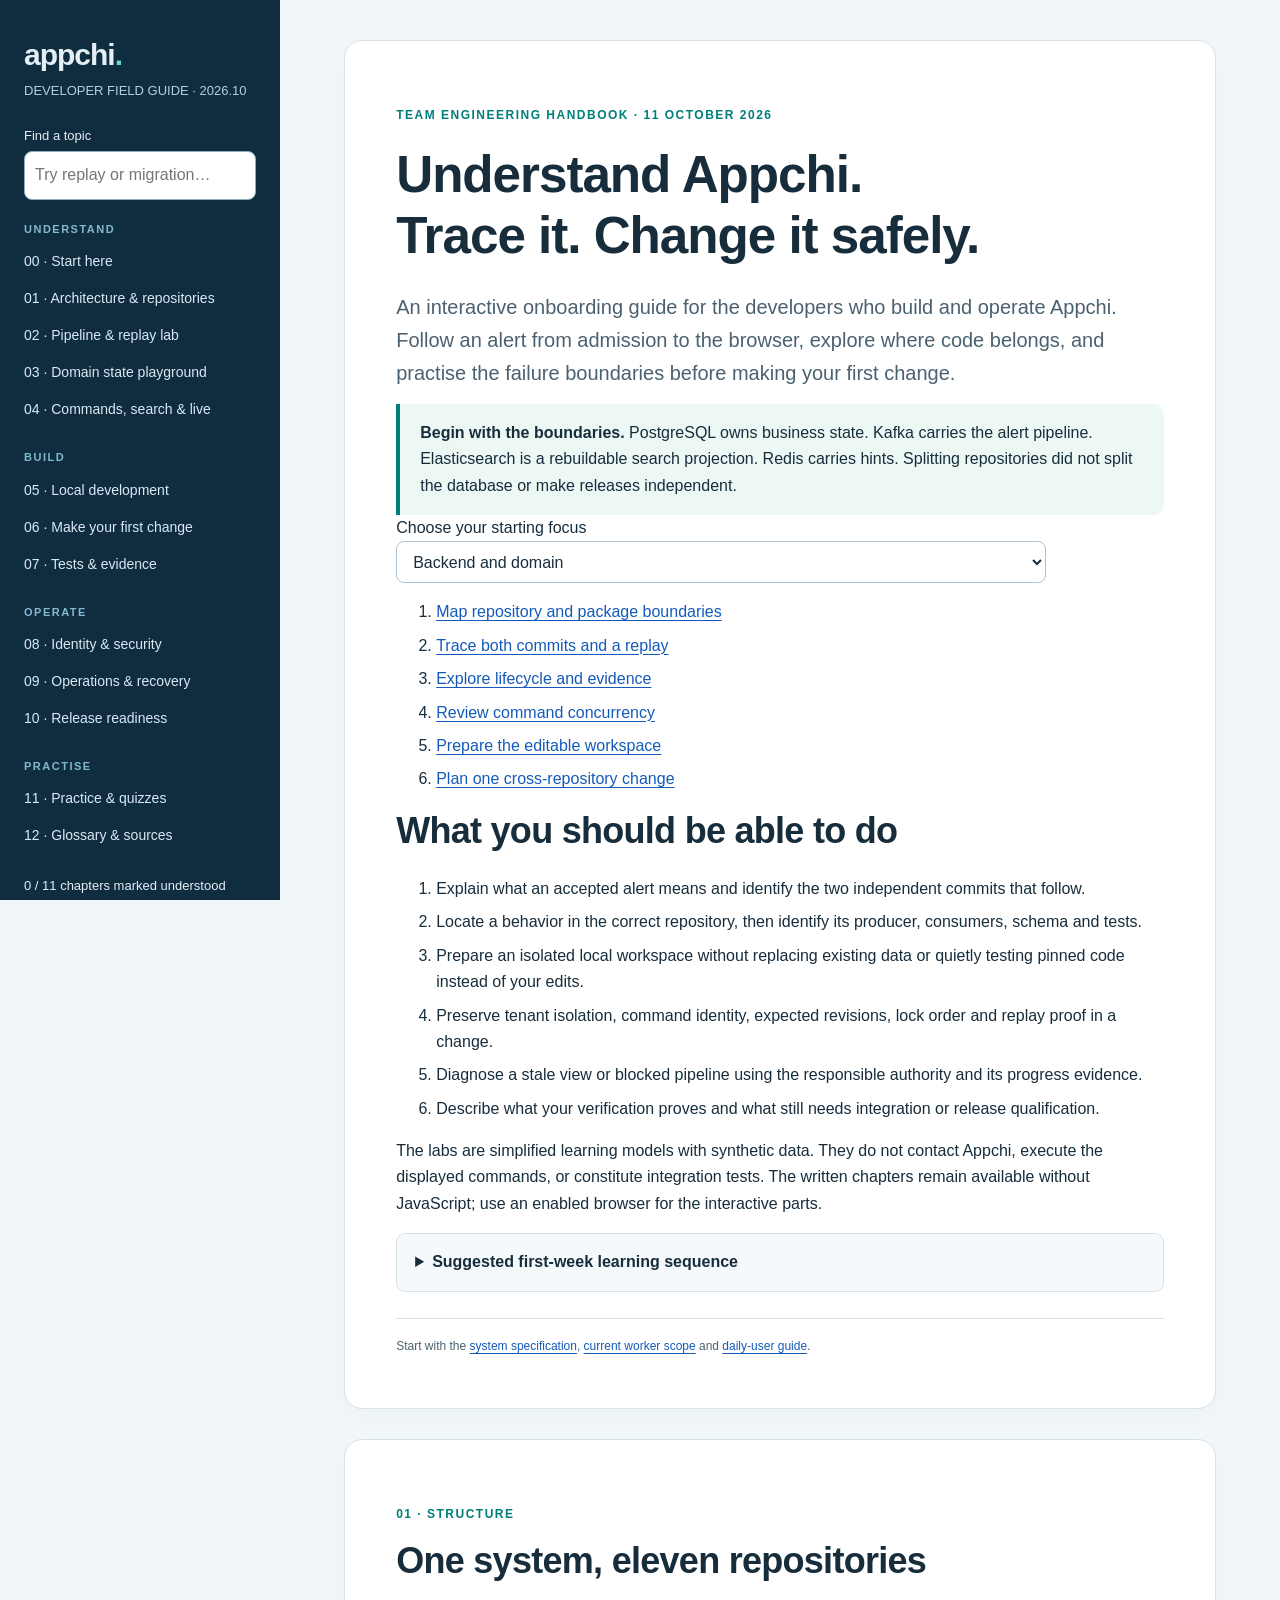
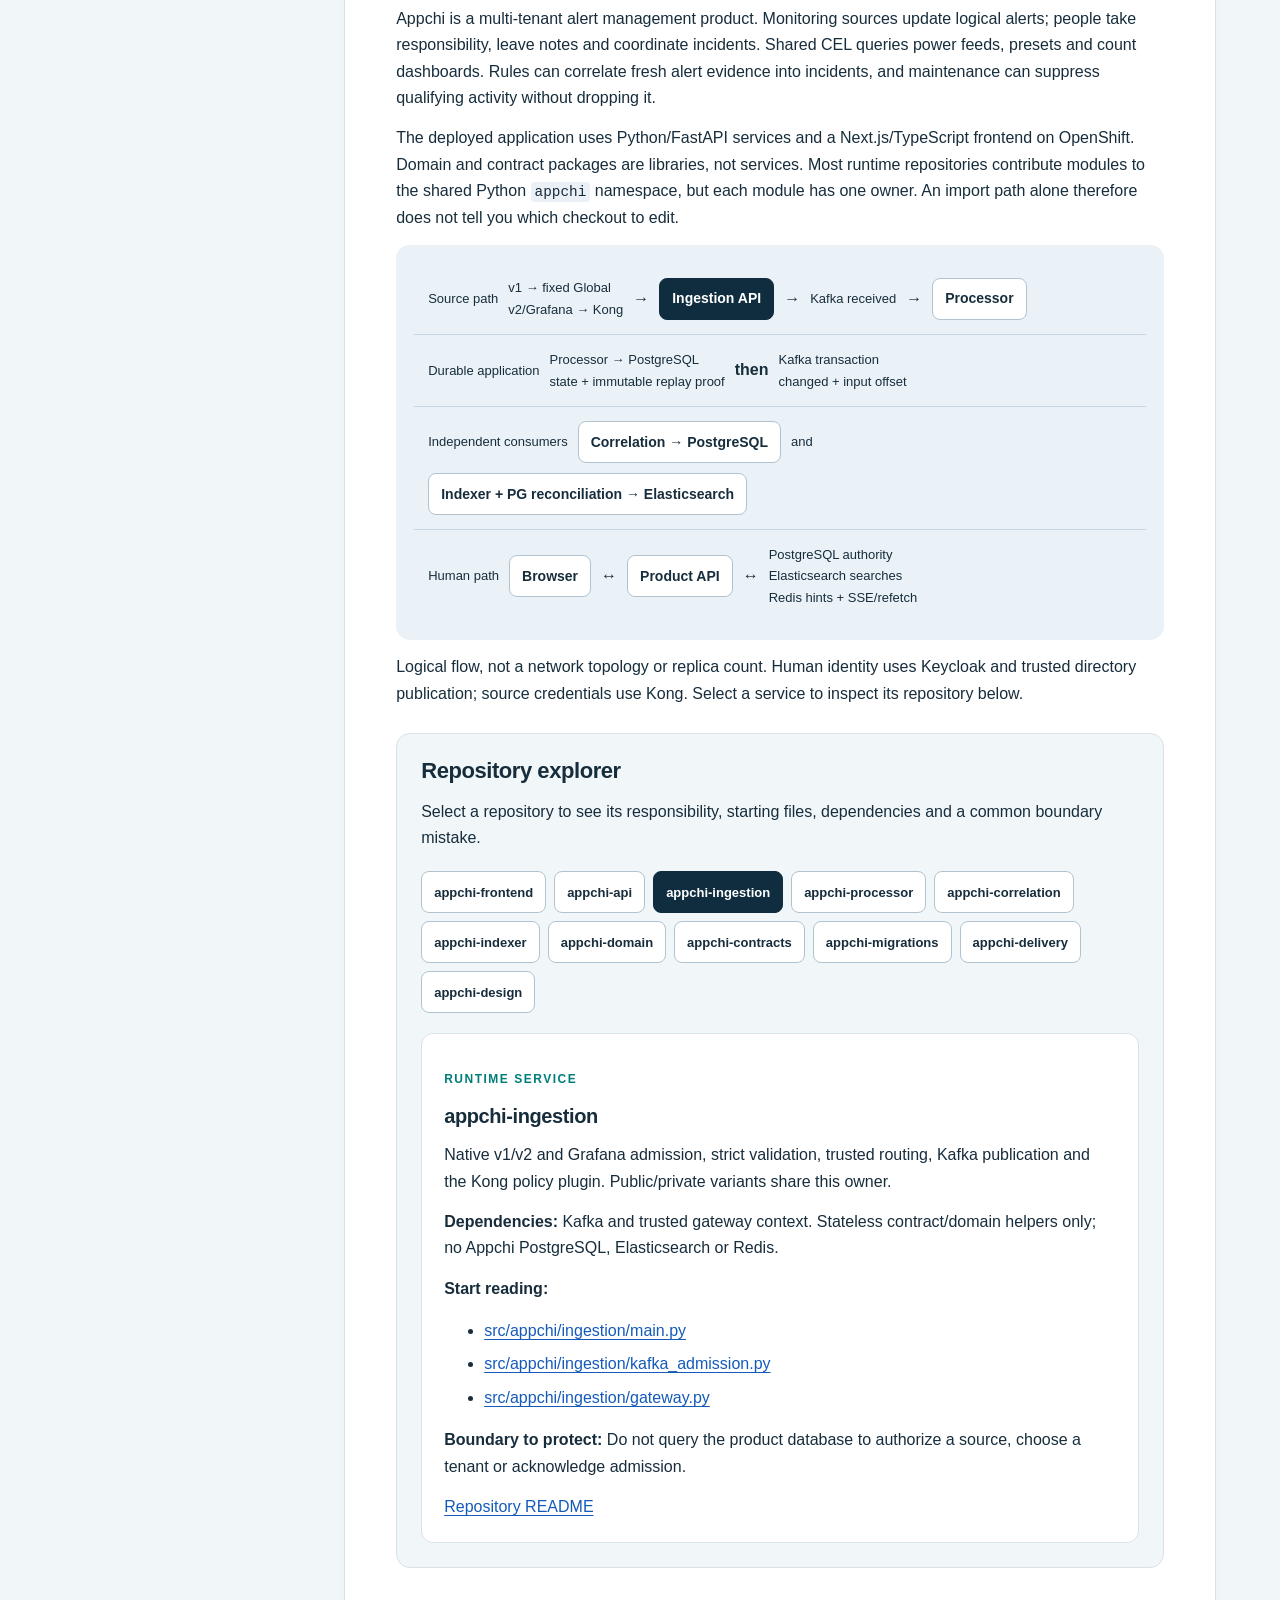
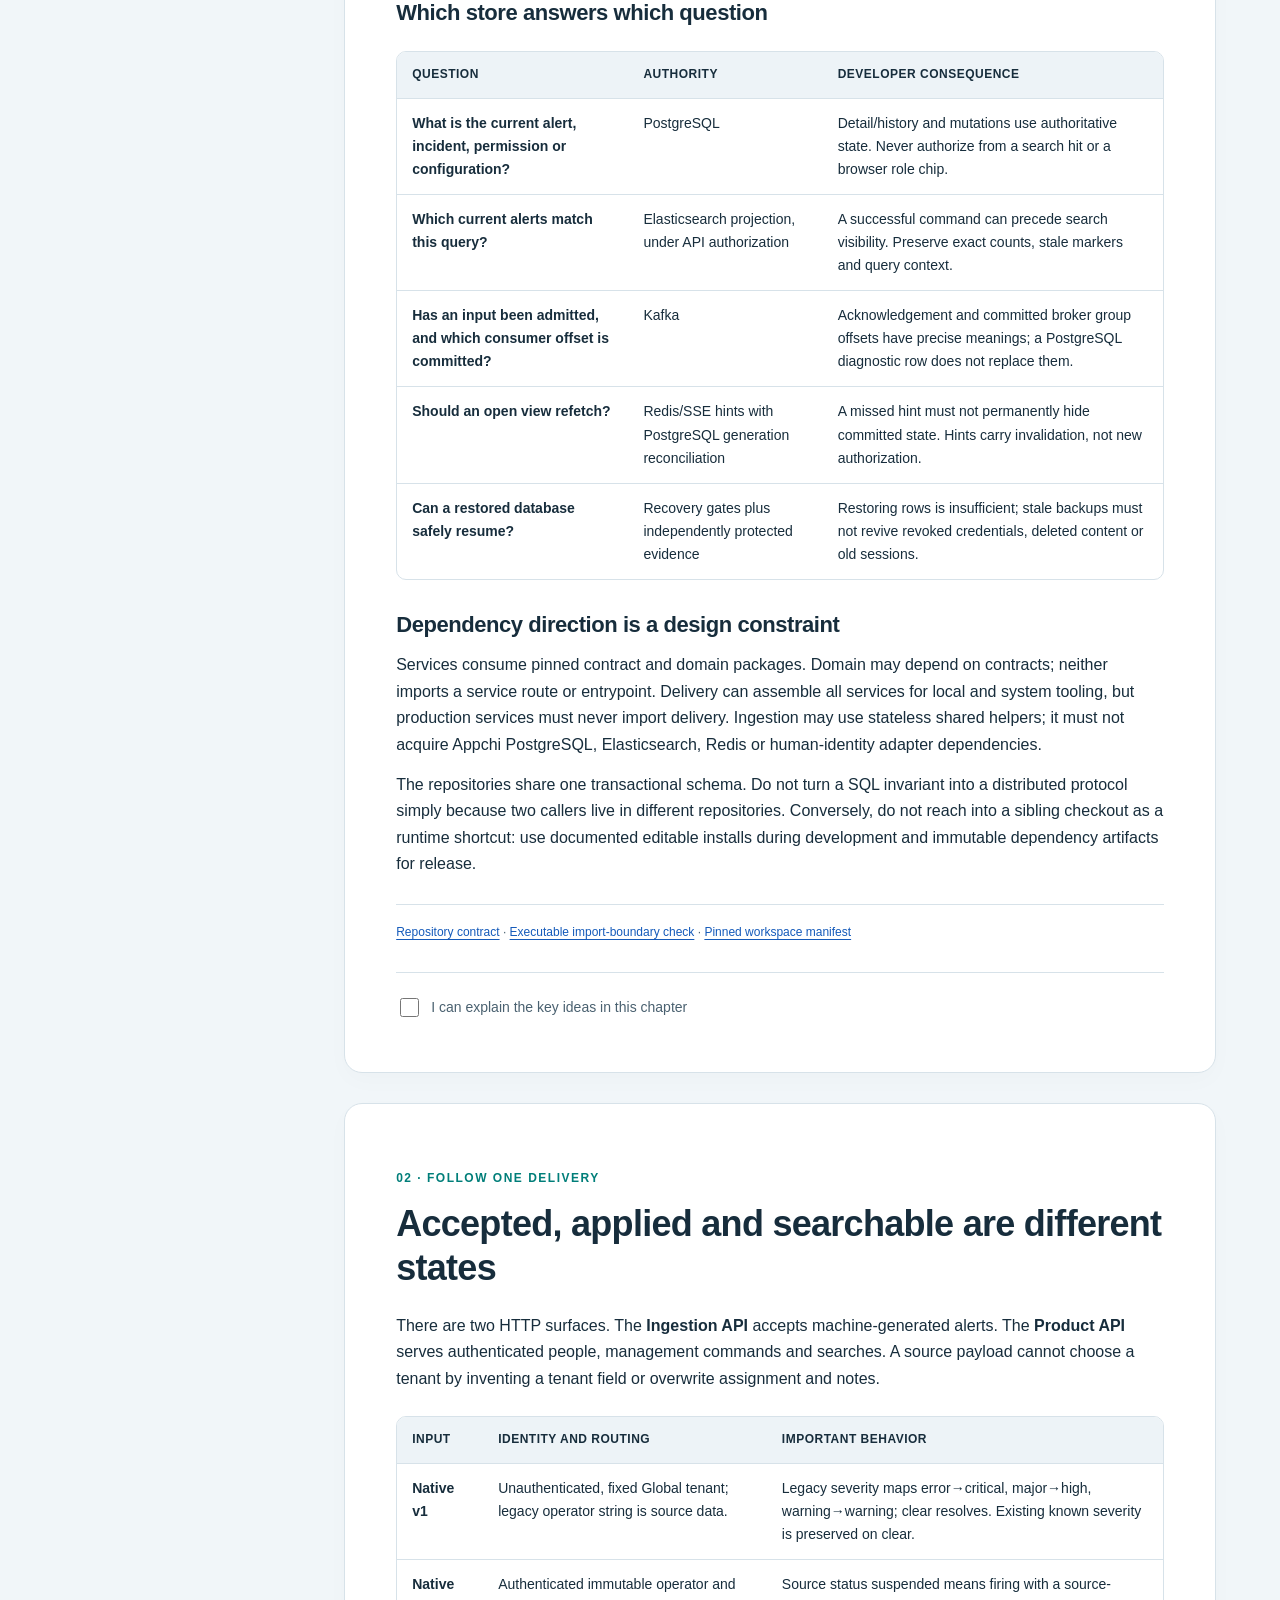
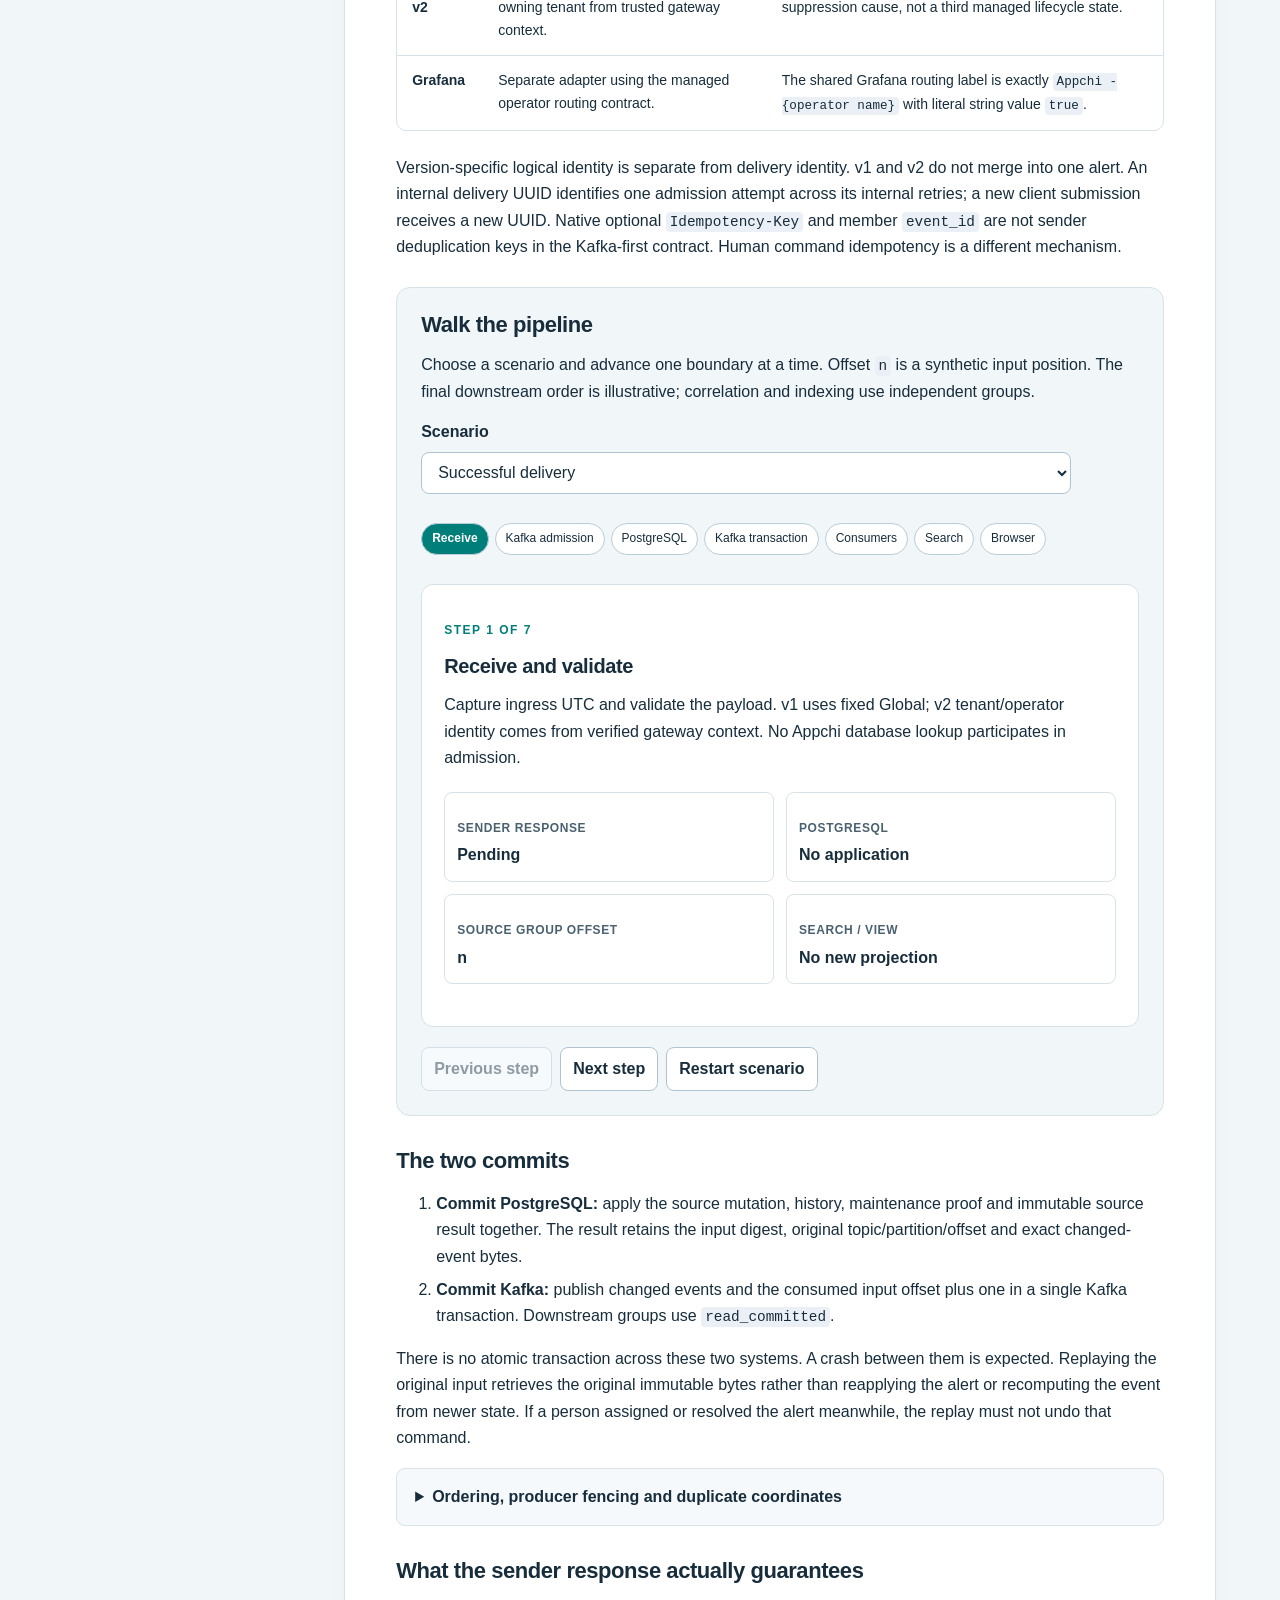
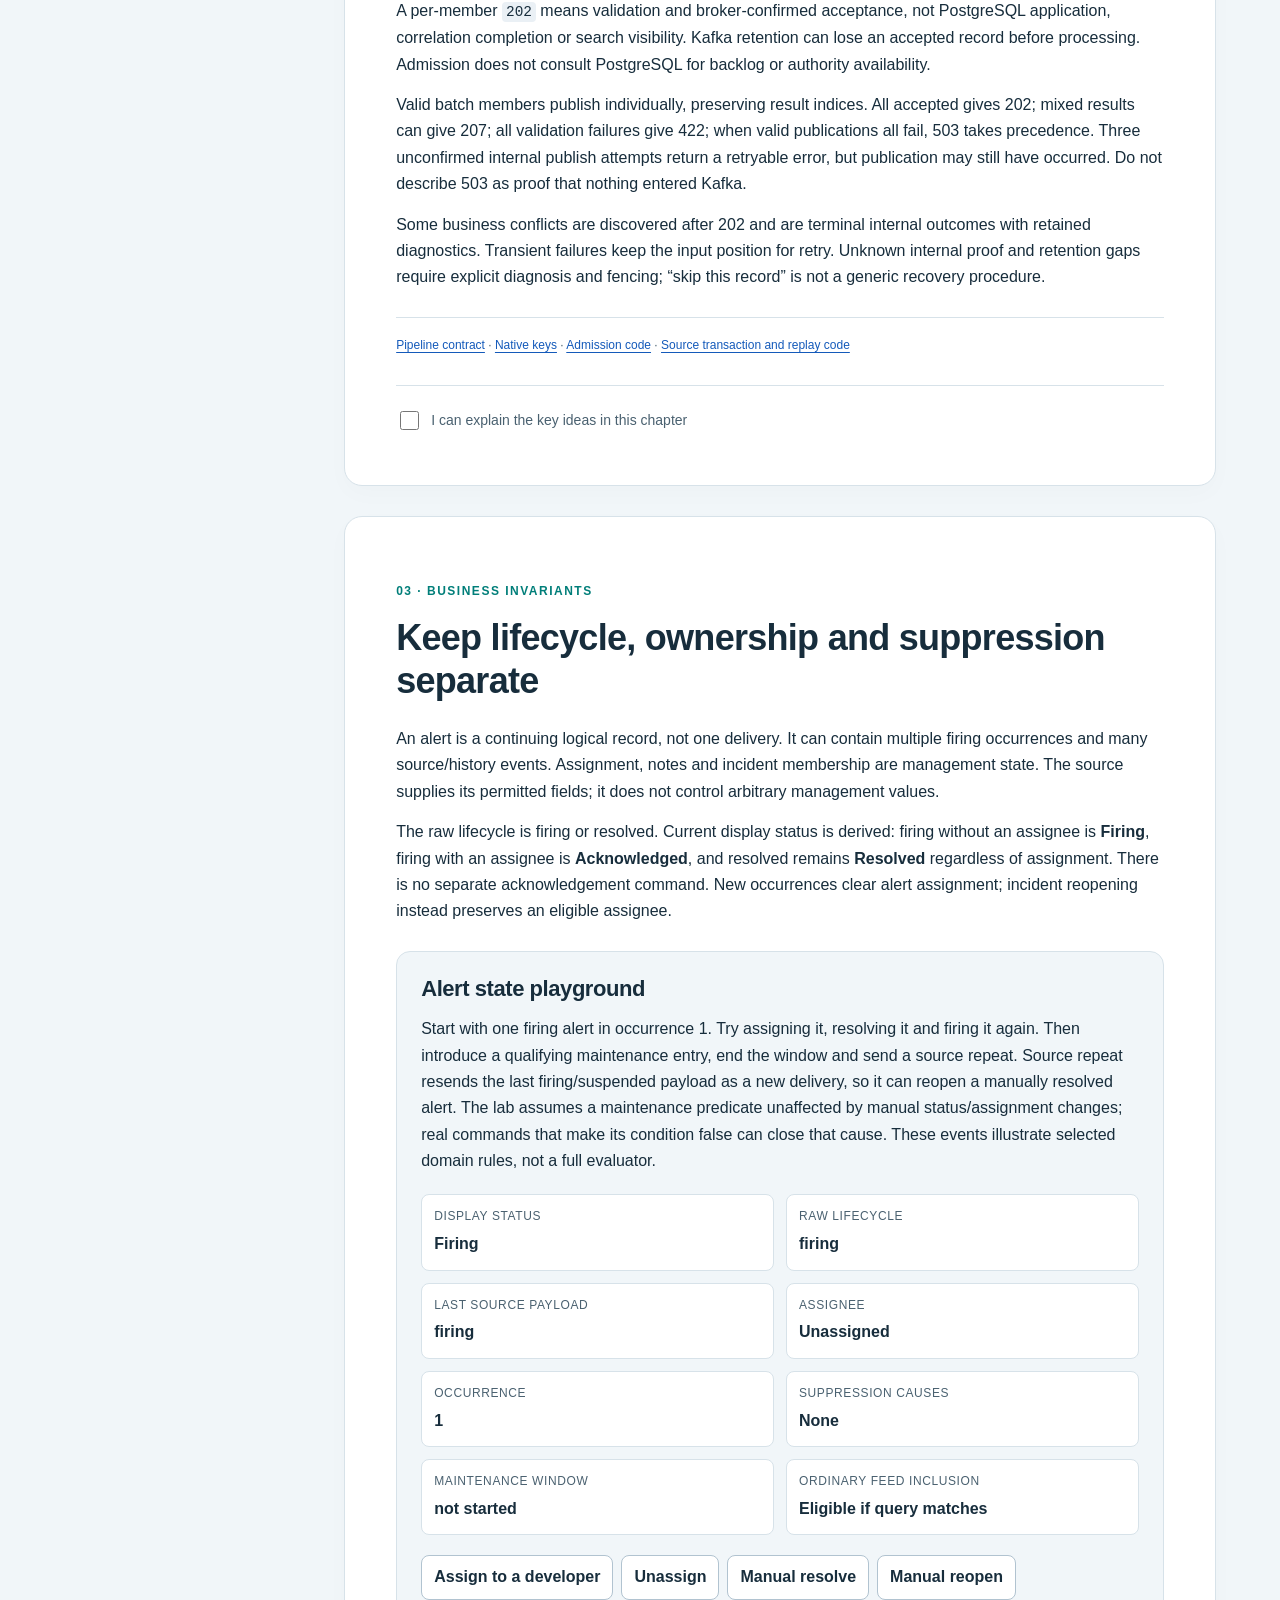
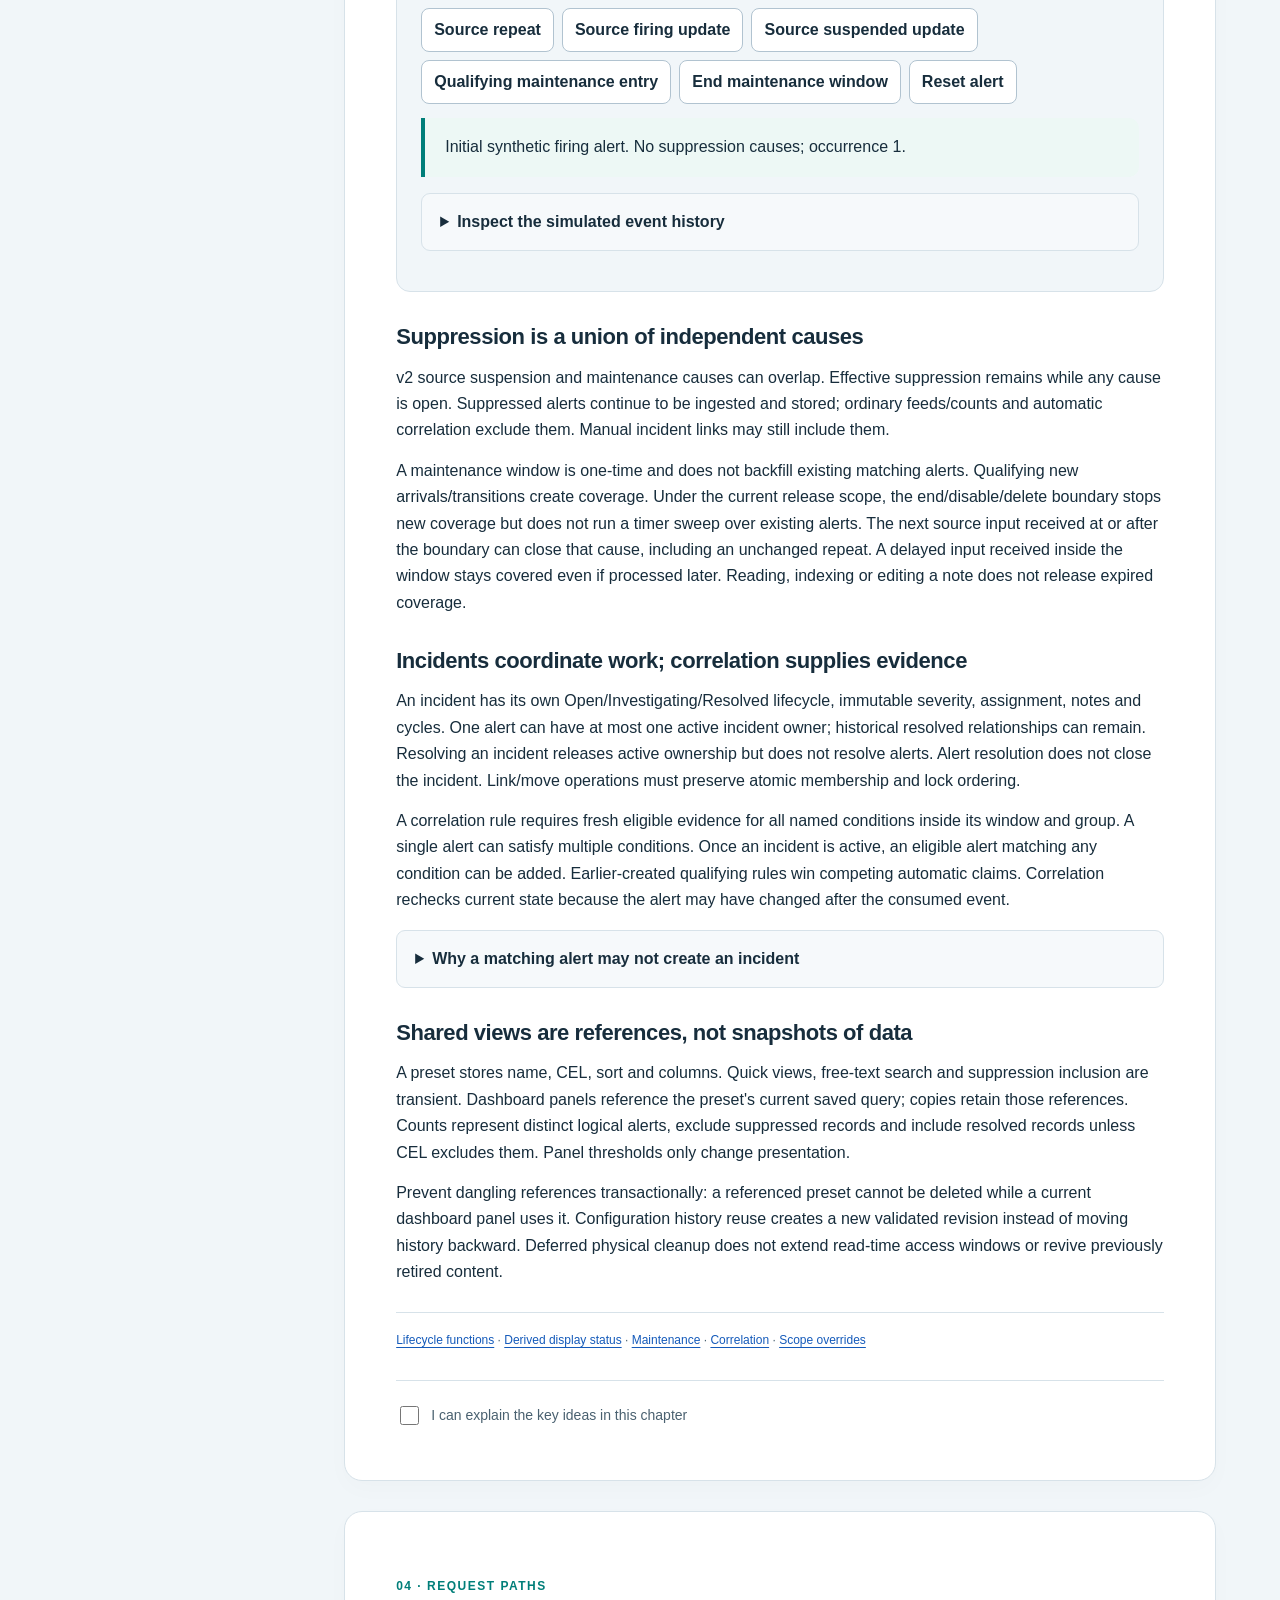
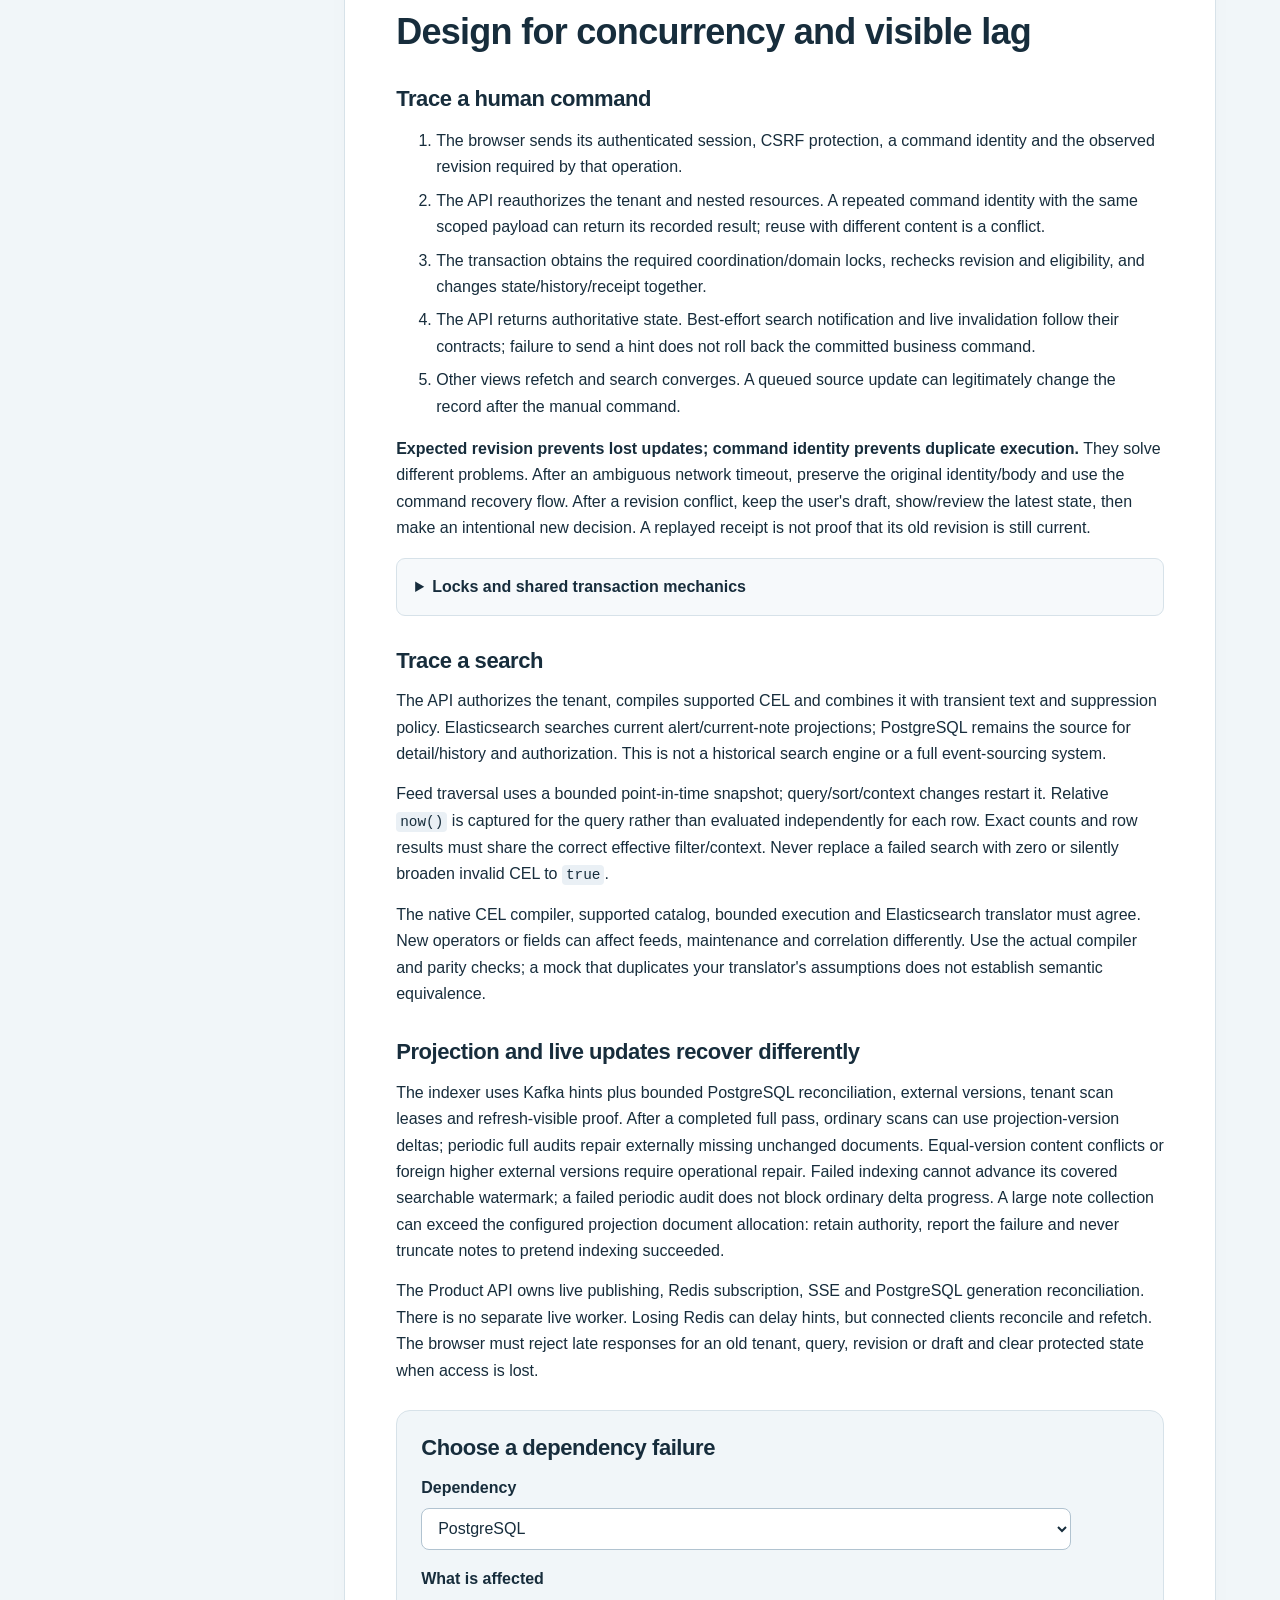
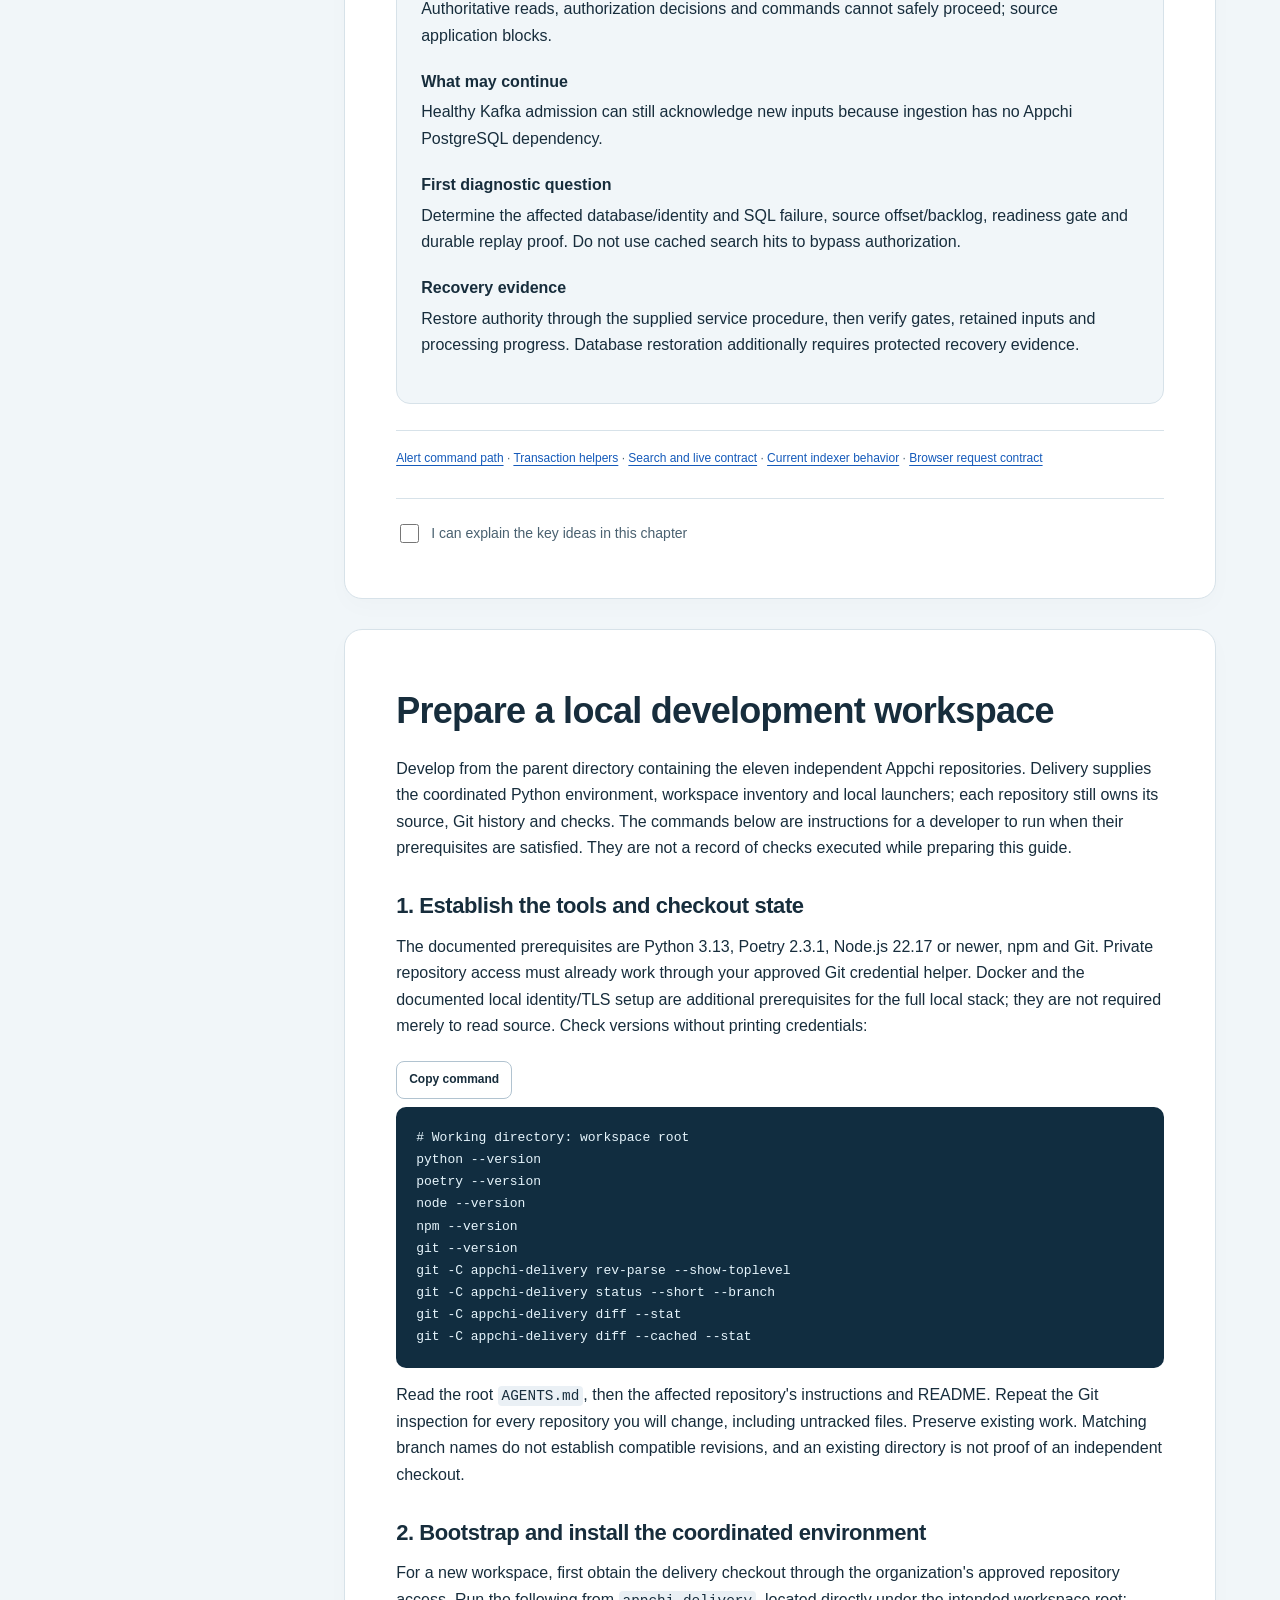
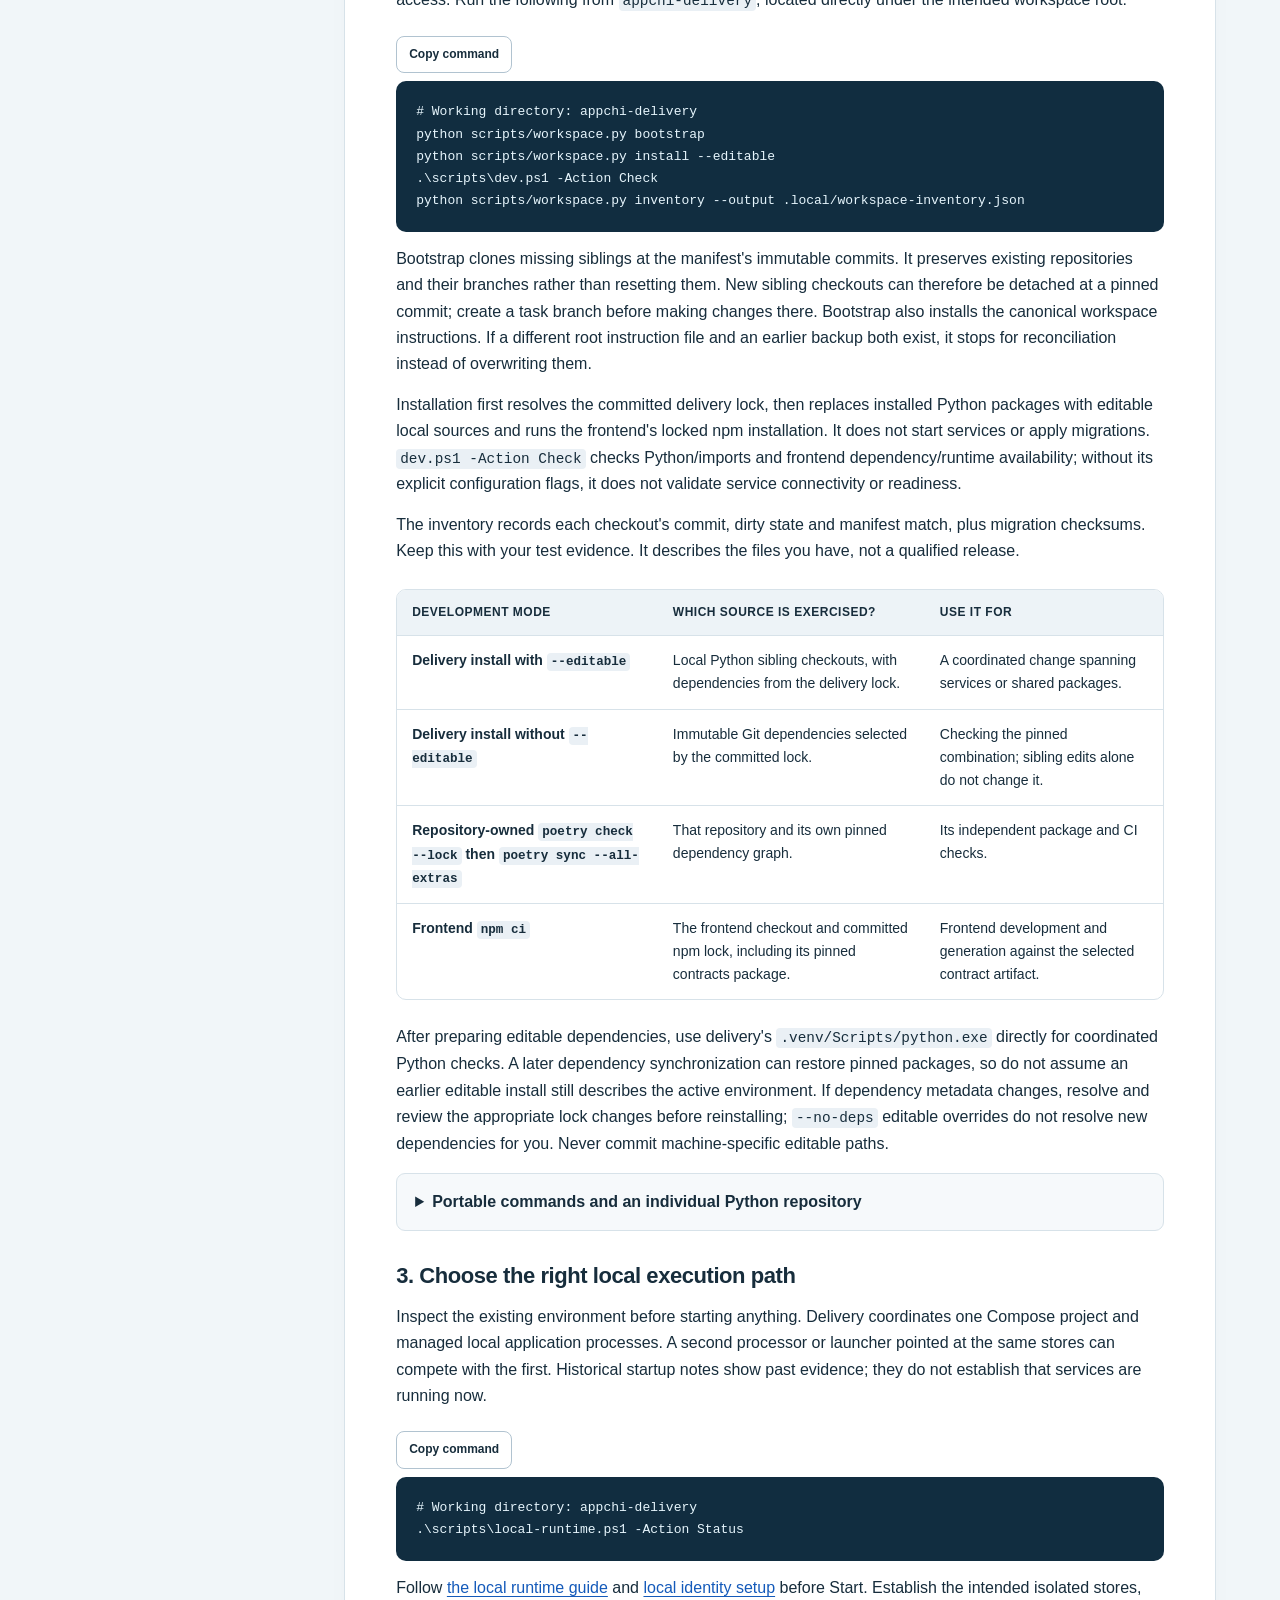
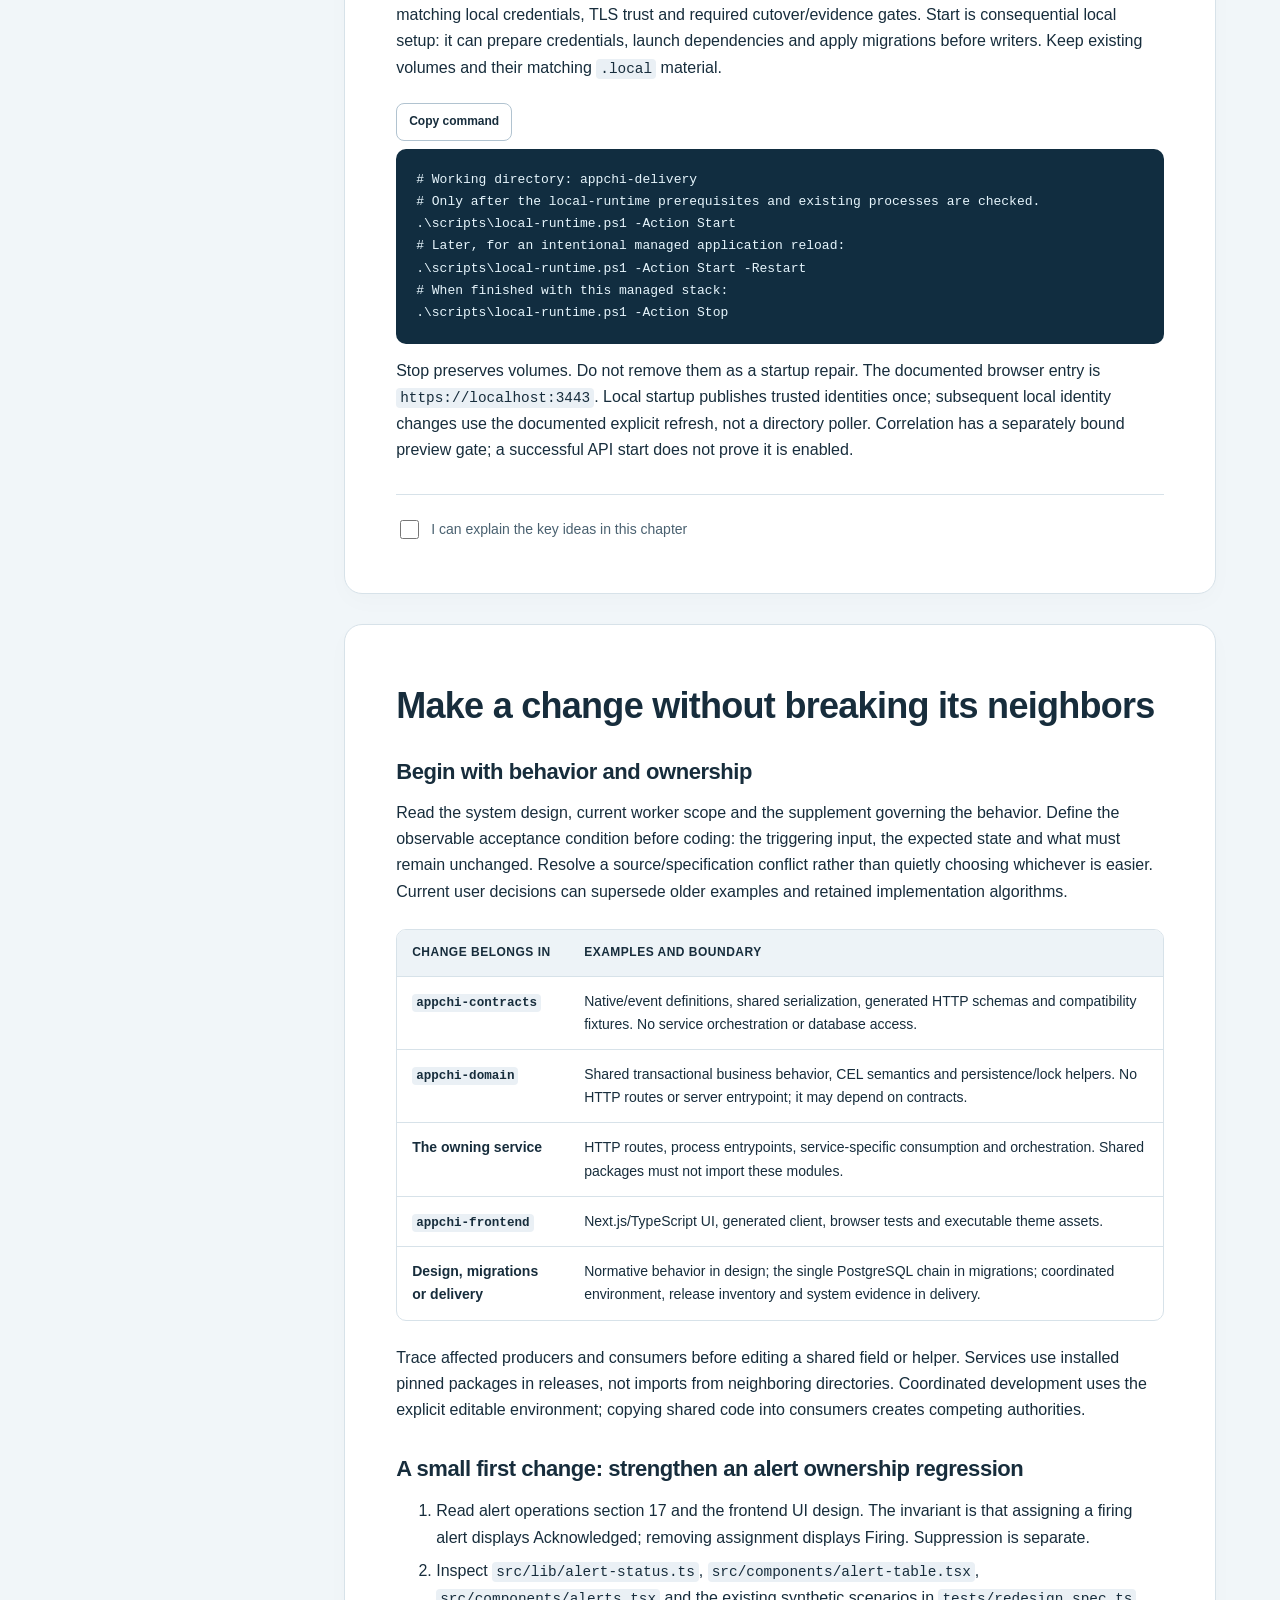
==== docs/developer-guide/index.html @ bb801a90 "[#16] Prove feed pages authorize twice in three or four units A real PostgreSQL/Elasticsearch feed w" ====
<!doctype html>
<html lang="en"><head><meta charset="utf-8"><meta name="viewport" content="width=device-width,initial-scale=1"><meta name="description" content="Interactive Appchi developer onboarding: architecture, replay, domain behavior, development, security and operations."><title>Appchi · Developer onboarding</title><style>:root{color-scheme:light;--ink:#172d3c;--muted:#4a6170;--blue:#145aba;--teal:#007e79;--line:#d7e2e9;--paper:#fff;--wash:#f1f6f9;--nav:#102d40;font-family:Segoe UI,Arial,sans-serif;line-height:1.65;color:var(--ink);background:var(--wash)}*{box-sizing:border-box}html{scroll-behavior:auto;scroll-padding-top:24px}body{margin:0}a{overflow-wrap:anywhere;color:var(--blue);text-underline-offset:3px}a:hover{color:var(--teal)}button,input,select{font:inherit}button,select{min-height:42px;border:1px solid #b1c3d0;border-radius:8px;background:white;color:var(--ink);padding:8px 12px}button{cursor:pointer;font-weight:600}button:hover{background:#e7f4f4;border-color:var(--teal)}button:disabled{cursor:default;opacity:.45}button[aria-pressed=true]{background:var(--nav);color:white;border-color:var(--nav)}:focus-visible{outline:3px solid #ed8e13;outline-offset:4px}input[type=checkbox],input[type=radio]{width:19px;height:19px;accent-color:var(--teal);flex-shrink:0}select{width:100%;max-width:650px}label{display:block}input[type=search]{width:100%;min-width:0;border-radius:8px;border:1px solid #91aebf;padding:10px;font-size:16px}.skip{position:fixed;left:16px;top:-80px;background:white;padding:10px;z-index:10}.skip:focus{top:12px}.layout{display:grid;grid-template-columns:280px minmax(0,1fr);max-width:1800px;margin:auto}.sidebar{position:sticky;top:0;height:100vh;overflow:auto;background:var(--nav);color:#e5eef5;padding:30px 24px}.brand{font-weight:800;font-size:30px;letter-spacing:-1px}.brand span{color:#69d8c6}.sidebar .subtitle{font-size:13px;color:#b8cddd;margin:0 0 24px}.sidebar a{color:#d9e9f4;text-decoration:none;display:block;padding:7px 0;font-size:14px}.sidebar a:hover{color:white;text-decoration:underline}.sidebar label{font-size:13px;margin-bottom:5px}.sidebar nav{margin:20px 0}.nav-group{font-size:11px;font-weight:700;text-transform:uppercase;letter-spacing:1.5px;color:#81b9cd;margin:20px 0 5px}.sidebar progress{width:100%;height:8px;accent-color:#6fdbc4}.sidebar small{display:block;color:#c2d2dd;font-size:12px}.sidebar #reset-progress{font-size:12px;background:transparent;color:#d9e9f4;margin-top:12px;border-color:#628397}.search-status{font-size:12px}.sidebar #search-results{padding:10px;background:#20455b;border-radius:8px;max-height:230px;overflow:auto}.sidebar #search-results a{font-size:13px}main{min-width:0;padding:40px clamp(20px,5vw,80px) 80px;max-width:1280px}main>section{background:var(--paper);padding:clamp(24px,4vw,52px);border:1px solid var(--line);border-radius:18px;margin-bottom:30px;box-shadow:0 8px 24px #14344905;scroll-margin-top:24px}h1,h2,h3,h4{line-height:1.2;letter-spacing:-.02em}h1{font-size:clamp(34px,4vw,54px);max-width:830px;margin:18px 0 24px}h2{font-size:clamp(27px,3vw,36px);margin:8px 0 24px}h3{font-size:22px;margin:32px 0 14px}h4{font-size:20px;margin:8px 0 14px}p{margin:14px 0}li{margin:7px 0}.eyebrow{color:var(--teal);font-size:12px;letter-spacing:1.5px;text-transform:uppercase;font-weight:800}.lead{font-size:20px;color:var(--muted)}.callout,.result-note{border-left:4px solid var(--teal);padding:16px 20px;background:#edf8f5;border-radius:0 10px 10px 0}.callout p:first-child{margin-top:0}.callout p:last-child{margin-bottom:0}.interactive{background:var(--wash);border:1px solid var(--line);border-radius:14px;padding:24px;margin:26px 0}.interactive>h3:first-child{margin-top:0}.interactive>label{font-weight:600;margin:14px 0 6px}.controls{display:flex;gap:8px;margin-top:20px}.wrap{flex-wrap:wrap}.repo-buttons{display:flex;flex-wrap:wrap;gap:8px;margin:20px 0}.repo-buttons button{font-size:13px}.repo-detail{background:white;border:1px solid var(--line);padding:22px;border-radius:12px;margin-top:18px}.architecture-map{border-radius:14px;background:#eaf2f7;padding:18px}.lane{display:flex;align-items:center;gap:10px;flex-wrap:wrap;padding:14px;border-bottom:1px solid #c7d6e0}.lane:last-child{border:0}.lane>span,.lane>strong{font-size:13px}.lane button{font-size:14px}.pipeline-stages{list-style:none;display:flex;flex-wrap:wrap;gap:6px;padding:0;margin:22px 0}.pipeline-stages li{font-size:12px;border-radius:20px;padding:5px 10px;border:1px solid #bacdd8;background:white}.pipeline-stages li.current{color:white;background:var(--teal);font-weight:700}.result-panel{background:white;border:1px solid var(--line);border-radius:12px;padding:22px}.facts,.state-grid{display:grid;grid-template-columns:repeat(2,minmax(0,1fr));gap:12px;margin:20px 0}.facts>div,.state-grid>div{border:1px solid var(--line);background:white;padding:12px;border-radius:8px}.facts dt,.state-grid span{display:block;font-size:12px;text-transform:uppercase;letter-spacing:.6px;color:var(--muted)}.facts dd{margin:4px 0 0;font-weight:600}.state-grid strong{display:block;margin-top:4px}dt{font-weight:700;margin-top:14px}dd{margin:4px 0 20px}.table-scroll{overflow:auto;margin:24px 0;border:1px solid var(--line);border-radius:10px}table{border-collapse:collapse;width:100%;font-size:14px}th,td{padding:13px 15px;text-align:left;vertical-align:top;border-bottom:1px solid var(--line)}th{background:#edf3f7;font-size:12px;text-transform:uppercase;letter-spacing:.5px}tr:last-child td{border:0}td:first-child{font-weight:600}td code{overflow-wrap:anywhere}code{font-family:Consolas,monospace;font-size:.9em;background:#eaf0f5;padding:2px 4px;border-radius:4px;overflow-wrap:anywhere}pre{overflow:auto;background:#112d40;color:#e6f5fc;padding:20px;border-radius:10px;font-size:13px;line-height:1.7;margin-top:8px}pre code{background:none;padding:0;font-size:inherit;overflow-wrap:normal}.copy{font-size:12px;min-height:32px;margin-top:8px}.sources{font-size:12px;color:var(--muted);border-top:1px solid var(--line);padding-top:18px;margin-top:26px}.sources a{display:inline}details{background:#f6f9fb;border:1px solid var(--line);border-radius:9px;padding:15px 18px;margin:16px 0}summary{font-weight:600;cursor:pointer}details[open] summary{margin-bottom:14px}.completion{display:flex;align-items:center;gap:9px;border-top:1px solid var(--line);padding-top:22px;margin-top:30px;font-size:14px;color:var(--muted)}.quiz{border:1px solid var(--line);border-radius:12px;padding:22px;margin:18px 0}.quiz fieldset{border:0;padding:0;margin:0 0 14px}.quiz legend{font-weight:700;margin-bottom:12px}.quiz label{display:flex;align-items:flex-start;gap:8px;border:1px solid var(--line);border-radius:8px;padding:12px;margin:8px 0;font-size:14px}.feedback:empty{display:none}.feedback{font-size:14px;padding:14px;background:#fff3dd;border-radius:8px}.feedback[data-correct=true]{background:#e5f6ec}.footer{font-size:12px;color:var(--muted);padding:0 12px}.noscript{background:#fff0d8;padding:16px;border-radius:10px}.sr-only{position:absolute;width:1px;height:1px;padding:0;margin:-1px;overflow:hidden;clip:rect(0,0,0,0);white-space:nowrap;border:0}@media(max-width:1050px){.layout{grid-template-columns:230px minmax(0,1fr)}.sidebar{padding:24px 18px}main{padding:24px 20px}.facts,.state-grid{grid-template-columns:1fr 1fr}}@media(max-width:760px){html{scroll-behavior:auto}.layout{display:block}.sidebar{position:static;height:auto;padding:24px}.sidebar nav{display:grid;grid-template-columns:1fr 1fr;gap:0 16px}.nav-group{grid-column:1/-1}.sidebar .progress-area{max-width:480px}main{padding:18px 12px}main>section{padding:24px 19px;border-radius:12px}.interactive{padding:17px}.facts,.state-grid{grid-template-columns:1fr}.controls{flex-wrap:wrap}h1{font-size:36px}h2{font-size:28px}.table-scroll{font-size:13px}td,th{min-width:135px;padding:10px}button,select{font-size:16px}.lane{padding:10px 0}pre{padding:14px;font-size:12px}.quiz{padding:15px}.quiz label{font-size:14px}}@media(prefers-reduced-motion:reduce){html{scroll-behavior:auto}}@media print{.sidebar,.skip,.controls,.repo-buttons,.completion,.copy,.quiz button{display:none!important}.layout{display:block}main{padding:0;max-width:none}main>section{border:0;box-shadow:none;padding:12px 0;break-before:page}.interactive{break-inside:avoid}body{background:white;font-size:10pt}a{color:inherit}pre{white-space:pre-wrap;color:black;background:#eee}h1{font-size:30pt}h2{font-size:22pt}}
</style></head>
<body><a class="skip" href="#start">Skip to guide</a><div class="layout"><aside class="sidebar" aria-label="Guide navigation"><div class="brand">appchi<span>.</span></div><p class="subtitle">DEVELOPER FIELD GUIDE · 2026.10</p><label for="topic-search">Find a topic</label><input id="topic-search" type="search" placeholder="Try replay or migration…" autocomplete="off"><p id="search-count" class="search-status" aria-live="polite"></p><div id="search-results" hidden></div><nav aria-label="Chapters"><p class="nav-group">Understand</p><a href="#start">00 · Start here</a>
<a href="#architecture">01 · Architecture &amp; repositories</a>
<a href="#pipeline">02 · Pipeline &amp; replay lab</a>
<a href="#domain-model">03 · Domain state playground</a>
<a href="#read-write">04 · Commands, search &amp; live</a>
<p class="nav-group">Build</p><a href="#local-development">05 · Local development</a>
<a href="#change-workflow">06 · Make your first change</a>
<a href="#verification">07 · Tests &amp; evidence</a>
<p class="nav-group">Operate</p><a href="#identity-security">08 · Identity &amp; security</a>
<a href="#operations">09 · Operations &amp; recovery</a>
<a href="#release-readiness">10 · Release readiness</a>
<p class="nav-group">Practise</p><a href="#labs">11 · Practice &amp; quizzes</a>
<a href="#sources">12 · Glossary &amp; sources</a></nav><div class="progress-area"><label for="reading-progress" id="reading-progress-text">Reading progress</label><progress id="reading-progress" value="0" max="11"></progress><small id="progress-storage"></small><button id="reset-progress">Reset reading progress</button></div></aside><main id="main"><noscript><p class="noscript">Enable JavaScript for the simulators, quiz feedback, topic search and local progress. The explanatory chapters and source links remain readable.</p></noscript><section id="start" data-title="Start here and learning path">
<p class="eyebrow">Team engineering handbook · 11 October 2026</p>
<h1>Understand Appchi.<br>Trace it. Change it safely.</h1>
<p class="lead">An interactive onboarding guide for the developers who build and operate Appchi. Follow an alert from admission to the browser, explore where code belongs, and practise the failure boundaries before making your first change.</p>
<div class="callout"><strong>Begin with the boundaries.</strong> PostgreSQL owns business state. Kafka carries the alert pipeline. Elasticsearch is a rebuildable search projection. Redis carries hints. Splitting repositories did not split the database or make releases independent.</div>
<div class="learning-path"><label for="learning-track">Choose your starting focus</label><select id="learning-track"><option value="backend">Backend and domain</option><option value="frontend">Frontend and product experience</option><option value="operations">Operations and integration</option></select><div id="track-result" aria-live="polite"></div></div>
<h2>What you should be able to do</h2>
<ol><li>Explain what an accepted alert means and identify the two independent commits that follow.</li><li>Locate a behavior in the correct repository, then identify its producer, consumers, schema and tests.</li><li>Prepare an isolated local workspace without replacing existing data or quietly testing pinned code instead of your edits.</li><li>Preserve tenant isolation, command identity, expected revisions, lock order and replay proof in a change.</li><li>Diagnose a stale view or blocked pipeline using the responsible authority and its progress evidence.</li><li>Describe what your verification proves and what still needs integration or release qualification.</li></ol>
<p>The labs are simplified learning models with synthetic data. They do not contact Appchi, execute the displayed commands, or constitute integration tests. The written chapters remain available without JavaScript; use an enabled browser for the interactive parts.</p>
<details><summary>Suggested first-week learning sequence</summary><ol><li><strong>Orient:</strong> read the product model and architecture; explain the repository split back to a teammate.</li><li><strong>Trace:</strong> use the pipeline lab, then read the actual admission and source-consumer functions it links.</li><li><strong>Run:</strong> follow local development in an approved isolated environment and record your exact revision combination.</li><li><strong>Change:</strong> make one bounded improvement, identify affected consumers, and run its meaningful checks.</li><li><strong>Review:</strong> walk through an uncertain command and a projection outage with your onboarding partner. Finish the knowledge checks and discuss any wrong answers.</li></ol><p>This is a suggested sequence, not an estimate or a release gate. Completion checkboxes track your reading, not technical qualification.</p></details>
<div class="sources">Start with the <a href="../../../appchi-design/specs/spec-alerts-management-system.md">system specification</a>, <a href="../../../appchi-design/specs/spec-worker-scope.md">current worker scope</a> and <a href="../client-guide/index.html">daily-user guide</a>.</div>
</section>

<section id="architecture" data-title="Architecture and repository explorer">
<p class="eyebrow">01 · Structure</p><h2>One system, eleven repositories</h2>
<p>Appchi is a multi-tenant alert management product. Monitoring sources update logical alerts; people take responsibility, leave notes and coordinate incidents. Shared CEL queries power feeds, presets and count dashboards. Rules can correlate fresh alert evidence into incidents, and maintenance can suppress qualifying activity without dropping it.</p>
<p>The deployed application uses Python/FastAPI services and a Next.js/TypeScript frontend on OpenShift. Domain and contract packages are libraries, not services. Most runtime repositories contribute modules to the shared Python <code>appchi</code> namespace, but each module has one owner. An import path alone therefore does not tell you which checkout to edit.</p>
<div class="architecture-map" aria-label="System flow">
<div class="lane"><span class="lane-label">Source path</span><span>v1 → fixed Global<br>v2/Grafana → Kong</span><b aria-hidden="true">→</b><button data-repo="appchi-ingestion">Ingestion API</button><b aria-hidden="true">→</b><span>Kafka received</span><b aria-hidden="true">→</b><button data-repo="appchi-processor">Processor</button></div>
<div class="lane"><span class="lane-label">Durable application</span><span>Processor → PostgreSQL<br>state + immutable replay proof</span><b aria-hidden="true">then</b><span>Kafka transaction<br>changed + input offset</span></div>
<div class="lane"><span class="lane-label">Independent consumers</span><button data-repo="appchi-correlation">Correlation → PostgreSQL</button><span>and</span><button data-repo="appchi-indexer">Indexer + PG reconciliation → Elasticsearch</button></div>
<div class="lane"><span class="lane-label">Human path</span><button data-repo="appchi-frontend">Browser</button><b aria-hidden="true">↔</b><button data-repo="appchi-api">Product API</button><b aria-hidden="true">↔</b><span>PostgreSQL authority<br>Elasticsearch searches<br>Redis hints + SSE/refetch</span></div>
</div>
<p class="caption">Logical flow, not a network topology or replica count. Human identity uses Keycloak and trusted directory publication; source credentials use Kong. Select a service to inspect its repository below.</p>
<div class="interactive"><h3>Repository explorer</h3><p>Select a repository to see its responsibility, starting files, dependencies and a common boundary mistake.</p><div id="repo-buttons" class="repo-buttons" aria-label="Repositories"></div><div id="repo-detail" class="repo-detail" aria-live="polite"></div></div>
<h3>Which store answers which question</h3>
<div class="table-scroll"><table><thead><tr><th>Question</th><th>Authority</th><th>Developer consequence</th></tr></thead><tbody>
<tr><td>What is the current alert, incident, permission or configuration?</td><td>PostgreSQL</td><td>Detail/history and mutations use authoritative state. Never authorize from a search hit or a browser role chip.</td></tr>
<tr><td>Which current alerts match this query?</td><td>Elasticsearch projection, under API authorization</td><td>A successful command can precede search visibility. Preserve exact counts, stale markers and query context.</td></tr>
<tr><td>Has an input been admitted, and which consumer offset is committed?</td><td>Kafka</td><td>Acknowledgement and committed broker group offsets have precise meanings; a PostgreSQL diagnostic row does not replace them.</td></tr>
<tr><td>Should an open view refetch?</td><td>Redis/SSE hints with PostgreSQL generation reconciliation</td><td>A missed hint must not permanently hide committed state. Hints carry invalidation, not new authorization.</td></tr>
<tr><td>Can a restored database safely resume?</td><td>Recovery gates plus independently protected evidence</td><td>Restoring rows is insufficient; stale backups must not revive revoked credentials, deleted content or old sessions.</td></tr>
</tbody></table></div>
<h3>Dependency direction is a design constraint</h3>
<p>Services consume pinned contract and domain packages. Domain may depend on contracts; neither imports a service route or entrypoint. Delivery can assemble all services for local and system tooling, but production services must never import delivery. Ingestion may use stateless shared helpers; it must not acquire Appchi PostgreSQL, Elasticsearch, Redis or human-identity adapter dependencies.</p>
<p>The repositories share one transactional schema. Do not turn a SQL invariant into a distributed protocol simply because two callers live in different repositories. Conversely, do not reach into a sibling checkout as a runtime shortcut: use documented editable installs during development and immutable dependency artifacts for release.</p>
<div class="sources"><a href="../../../appchi-design/specs/spec-repository-layout.md">Repository contract</a> · <a href="../../qualification/verify_boundaries.py">Executable import-boundary check</a> · <a href="../../workspace/manifest.json">Pinned workspace manifest</a></div>
</section>

<section id="pipeline" data-title="Alert pipeline and replay lab">
<p class="eyebrow">02 · Follow one delivery</p><h2>Accepted, applied and searchable are different states</h2>
<p>There are two HTTP surfaces. The <strong>Ingestion API</strong> accepts machine-generated alerts. The <strong>Product API</strong> serves authenticated people, management commands and searches. A source payload cannot choose a tenant by inventing a tenant field or overwrite assignment and notes.</p>
<div class="table-scroll"><table><thead><tr><th>Input</th><th>Identity and routing</th><th>Important behavior</th></tr></thead><tbody><tr><td>Native v1</td><td>Unauthenticated, fixed Global tenant; legacy operator string is source data.</td><td>Legacy severity maps error→critical, major→high, warning→warning; clear resolves. Existing known severity is preserved on clear.</td></tr><tr><td>Native v2</td><td>Authenticated immutable operator and owning tenant from trusted gateway context.</td><td>Source status suspended means firing with a source-suppression cause, not a third managed lifecycle state.</td></tr><tr><td>Grafana</td><td>Separate adapter using the managed operator routing contract.</td><td>The shared Grafana routing label is exactly <code>Appchi - {operator name}</code> with literal string value <code>true</code>.</td></tr></tbody></table></div>
<p>Version-specific logical identity is separate from delivery identity. v1 and v2 do not merge into one alert. An internal delivery UUID identifies one admission attempt across its internal retries; a new client submission receives a new UUID. Native optional <code>Idempotency-Key</code> and member <code>event_id</code> are not sender deduplication keys in the Kafka-first contract. Human command idempotency is a different mechanism.</p>
<div class="interactive"><h3>Walk the pipeline</h3><p>Choose a scenario and advance one boundary at a time. Offset <code>n</code> is a synthetic input position. The final downstream order is illustrative; correlation and indexing use independent groups.</p><label for="pipeline-scenario">Scenario</label><select id="pipeline-scenario"><option value="happy">Successful delivery</option><option value="replay">Crash after PostgreSQL commit</option><option value="postgres">PostgreSQL unavailable after admission</option><option value="kafka">Kafka publication unconfirmed</option><option value="search">Elasticsearch unavailable</option><option value="redis">Redis hint lost</option></select><ol id="pipeline-stages" class="pipeline-stages"></ol><div id="pipeline-result" class="result-panel" aria-live="polite"></div><div class="controls"><button id="pipeline-prev">Previous step</button><button id="pipeline-next" class="primary">Next step</button><button id="pipeline-reset">Restart scenario</button></div></div>
<h3>The two commits</h3>
<ol><li><strong>Commit PostgreSQL:</strong> apply the source mutation, history, maintenance proof and immutable source result together. The result retains the input digest, original topic/partition/offset and exact changed-event bytes.</li><li><strong>Commit Kafka:</strong> publish changed events and the consumed input offset plus one in a single Kafka transaction. Downstream groups use <code>read_committed</code>.</li></ol>
<p>There is no atomic transaction across these two systems. A crash between them is expected. Replaying the original input retrieves the original immutable bytes rather than reapplying the alert or recomputing the event from newer state. If a person assigned or resolved the alert meanwhile, the replay must not undo that command.</p>
<details><summary>Ordering, producer fencing and duplicate coordinates</summary><p>Received records are partitioned by the canonical tenant/application/key tuple and processed in Kafka append order, not UTC timestamp order. Changed records are keyed by tenant. Stable transactional producer IDs include environment, protocol and input partition. Assignment initializes/fences the previous producer before reading committed offsets. An uncertain transaction requires rejoining and settling the producer state; blindly republishing from a stale assignment can corrupt the protocol.</p><p>The same delivery UUID at a different coordinate advances without applying a second semantic mutation or emitting another semantic changed event. Conflicting content under an existing UUID is a protocol fault. Partition counts are not casually changed on a running pipeline; the cutover contract applies.</p></details>
<h3>What the sender response actually guarantees</h3>
<p>A per-member <code>202</code> means validation and broker-confirmed acceptance, not PostgreSQL application, correlation completion or search visibility. Kafka retention can lose an accepted record before processing. Admission does not consult PostgreSQL for backlog or authority availability.</p>
<p>Valid batch members publish individually, preserving result indices. All accepted gives 202; mixed results can give 207; all validation failures give 422; when valid publications all fail, 503 takes precedence. Three unconfirmed internal publish attempts return a retryable error, but publication may still have occurred. Do not describe 503 as proof that nothing entered Kafka.</p>
<p>Some business conflicts are discovered after 202 and are terminal internal outcomes with retained diagnostics. Transient failures keep the input position for retry. Unknown internal proof and retention gaps require explicit diagnosis and fencing; “skip this record” is not a generic recovery procedure.</p>
<div class="sources"><a href="../../../appchi-design/specs/spec-kafka-alert-pipeline.md">Pipeline contract</a> · <a href="../../../appchi-contracts/src/appchi/ingestion/keys.py">Native keys</a> · <a href="../../../appchi-ingestion/src/appchi/ingestion/kafka_admission.py">Admission code</a> · <a href="../../../appchi-processor/src/appchi/kafka_source.py">Source transaction and replay code</a></div>
</section>

<section id="domain-model" data-title="Domain model and state simulator">
<p class="eyebrow">03 · Business invariants</p><h2>Keep lifecycle, ownership and suppression separate</h2>
<p>An alert is a continuing logical record, not one delivery. It can contain multiple firing occurrences and many source/history events. Assignment, notes and incident membership are management state. The source supplies its permitted fields; it does not control arbitrary management values.</p>
<p>The raw lifecycle is firing or resolved. Current display status is derived: firing without an assignee is <strong>Firing</strong>, firing with an assignee is <strong>Acknowledged</strong>, and resolved remains <strong>Resolved</strong> regardless of assignment. There is no separate acknowledgement command. New occurrences clear alert assignment; incident reopening instead preserves an eligible assignee.</p>
<div class="interactive"><h3>Alert state playground</h3><p>Start with one firing alert in occurrence 1. Try assigning it, resolving it and firing it again. Then introduce a qualifying maintenance entry, end the window and send a source repeat. Source repeat resends the last firing/suspended payload as a new delivery, so it can reopen a manually resolved alert. The lab assumes a maintenance predicate unaffected by manual status/assignment changes; real commands that make its condition false can close that cause. These events illustrate selected domain rules, not a full evaluator.</p><div id="state-view" class="state-grid" aria-live="polite"></div><div class="controls wrap"><button data-event="assign">Assign to a developer</button><button data-event="unassign">Unassign</button><button data-event="resolve">Manual resolve</button><button data-event="reopen">Manual reopen</button><button data-event="repeat">Source repeat</button><button data-event="fire">Source firing update</button><button data-event="suspend">Source suspended update</button><button data-event="maintenance">Qualifying maintenance entry</button><button data-event="end">End maintenance window</button><button id="state-reset">Reset alert</button></div><p id="state-explanation" class="result-note" aria-live="polite"></p><details><summary>Inspect the simulated event history</summary><ol id="state-history"></ol></details></div>
<h3>Suppression is a union of independent causes</h3>
<p>v2 source suspension and maintenance causes can overlap. Effective suppression remains while any cause is open. Suppressed alerts continue to be ingested and stored; ordinary feeds/counts and automatic correlation exclude them. Manual incident links may still include them.</p>
<p>A maintenance window is one-time and does not backfill existing matching alerts. Qualifying new arrivals/transitions create coverage. Under the current release scope, the end/disable/delete boundary stops new coverage but does not run a timer sweep over existing alerts. The next source input received at or after the boundary can close that cause, including an unchanged repeat. A delayed input received inside the window stays covered even if processed later. Reading, indexing or editing a note does not release expired coverage.</p>
<h3>Incidents coordinate work; correlation supplies evidence</h3>
<p>An incident has its own Open/Investigating/Resolved lifecycle, immutable severity, assignment, notes and cycles. One alert can have at most one active incident owner; historical resolved relationships can remain. Resolving an incident releases active ownership but does not resolve alerts. Alert resolution does not close the incident. Link/move operations must preserve atomic membership and lock ordering.</p>
<p>A correlation rule requires fresh eligible evidence for all named conditions inside its window and group. A single alert can satisfy multiple conditions. Once an incident is active, an eligible alert matching any condition can be added. Earlier-created qualifying rules win competing automatic claims. Correlation rechecks current state because the alert may have changed after the consumed event.</p>
<details><summary>Why a matching alert may not create an incident</summary><p>It may be suppressed, resolved, already owned, outside a rule epoch or time boundary, or lack a genuine qualifying transition. Repeated identical deliveries do not refresh evidence. Creating/enabling a rule does not backfill retained matches. Manual edits do not manufacture source evidence; manual resolve clears active evidence atomically. In the Kafka-first rule context, <code>assignee_id</code> is excluded from conditions and grouping even though it remains available to feed/maintenance queries.</p><p>Changing grouping prevents old-group incidents receiving additions through the new grouping. Disabling/deleting a rule or suppressing an alert does not erase existing incident links. Test tools report candidate matching, not proof that a historical window was satisfied.</p></details>
<h3>Shared views are references, not snapshots of data</h3>
<p>A preset stores name, CEL, sort and columns. Quick views, free-text search and suppression inclusion are transient. Dashboard panels reference the preset's current saved query; copies retain those references. Counts represent distinct logical alerts, exclude suppressed records and include resolved records unless CEL excludes them. Panel thresholds only change presentation.</p>
<p>Prevent dangling references transactionally: a referenced preset cannot be deleted while a current dashboard panel uses it. Configuration history reuse creates a new validated revision instead of moving history backward. Deferred physical cleanup does not extend read-time access windows or revive previously retired content.</p>
<div class="sources"><a href="../../../appchi-domain/src/appchi/alerts/lifecycle.py">Lifecycle functions</a> · <a href="../../../appchi-domain/src/appchi/alerts/presentation.py">Derived display status</a> · <a href="../../../appchi-design/specs/spec-maintenance-operations.md">Maintenance</a> · <a href="../../../appchi-design/specs/spec-correlation-rules.md">Correlation</a> · <a href="../../../appchi-design/specs/spec-worker-scope.md">Scope overrides</a></div>
</section>

<section id="read-write" data-title="Commands search and live consistency">
<p class="eyebrow">04 · Request paths</p><h2>Design for concurrency and visible lag</h2>
<h3>Trace a human command</h3>
<ol><li>The browser sends its authenticated session, CSRF protection, a command identity and the observed revision required by that operation.</li><li>The API reauthorizes the tenant and nested resources. A repeated command identity with the same scoped payload can return its recorded result; reuse with different content is a conflict.</li><li>The transaction obtains the required coordination/domain locks, rechecks revision and eligibility, and changes state/history/receipt together.</li><li>The API returns authoritative state. Best-effort search notification and live invalidation follow their contracts; failure to send a hint does not roll back the committed business command.</li><li>Other views refetch and search converges. A queued source update can legitimately change the record after the manual command.</li></ol>
<p><strong>Expected revision prevents lost updates; command identity prevents duplicate execution.</strong> They solve different problems. After an ambiguous network timeout, preserve the original identity/body and use the command recovery flow. After a revision conflict, keep the user's draft, show/review the latest state, then make an intentional new decision. A replayed receipt is not proof that its old revision is still current.</p>
<details><summary>Locks and shared transaction mechanics</summary><p>Read the affected operation's exact lock order before changing it. Authorization guards precede domain locks. Common paths coordinate the tenant, lock relevant catalog/context/incident state and then the complete sorted alert/evidence scope. Reference changes have their own documented configuration guard. Do not create an inverted path by adding one late lock. Compile bounded CEL work before acquiring long-lived domain locks, and keep remote calls outside SQL transactions.</p><p>The shared helper supplies coordinator clock checks, scoped command receipts and revision checking. It does not replace the operation's required invariants. Use transactional/concurrency tests that prove two competing requests cannot both commit an invalid result.</p></details>
<h3>Trace a search</h3>
<p>The API authorizes the tenant, compiles supported CEL and combines it with transient text and suppression policy. Elasticsearch searches current alert/current-note projections; PostgreSQL remains the source for detail/history and authorization. This is not a historical search engine or a full event-sourcing system.</p>
<p>Feed traversal uses a bounded point-in-time snapshot; query/sort/context changes restart it. Relative <code>now()</code> is captured for the query rather than evaluated independently for each row. Exact counts and row results must share the correct effective filter/context. Never replace a failed search with zero or silently broaden invalid CEL to <code>true</code>.</p>
<p>The native CEL compiler, supported catalog, bounded execution and Elasticsearch translator must agree. New operators or fields can affect feeds, maintenance and correlation differently. Use the actual compiler and parity checks; a mock that duplicates your translator's assumptions does not establish semantic equivalence.</p>
<h3>Projection and live updates recover differently</h3>
<p>The indexer uses Kafka hints plus bounded PostgreSQL reconciliation, external versions, tenant scan leases and refresh-visible proof. After a completed full pass, ordinary scans can use projection-version deltas; periodic full audits repair externally missing unchanged documents. Equal-version content conflicts or foreign higher external versions require operational repair. Failed indexing cannot advance its covered searchable watermark; a failed periodic audit does not block ordinary delta progress. A large note collection can exceed the configured projection document allocation: retain authority, report the failure and never truncate notes to pretend indexing succeeded.</p>
<p>The Product API owns live publishing, Redis subscription, SSE and PostgreSQL generation reconciliation. There is no separate live worker. Losing Redis can delay hints, but connected clients reconcile and refetch. The browser must reject late responses for an old tenant, query, revision or draft and clear protected state when access is lost.</p>
<div class="interactive"><h3>Choose a dependency failure</h3><label for="failure-select">Dependency</label><select id="failure-select"><option value="postgres">PostgreSQL</option><option value="kafka">Kafka</option><option value="search">Elasticsearch</option><option value="redis">Redis</option><option value="directory">Directory publication unavailable</option></select><div id="failure-result" class="selection-panel" aria-live="polite"></div></div>
<div class="sources"><a href="../../../appchi-api/src/appchi/alerts/routes.py">Alert command path</a> · <a href="../../../appchi-domain/src/appchi/shared/transactions.py">Transaction helpers</a> · <a href="../../../appchi-design/specs/spec-alert-history-technical.md">Search and live contract</a> · <a href="../../../appchi-indexer/README.md">Current indexer behavior</a> · <a href="../../../appchi-frontend/src/lib/api.ts">Browser request contract</a></div>
</section>

<section id="local-development" data-title="Local development" aria-labelledby="local-development-title">
  <h2 id="local-development-title">Prepare a local development workspace</h2>
  <p>Develop from the parent directory containing the eleven independent Appchi repositories. Delivery supplies the coordinated Python environment, workspace inventory and local launchers; each repository still owns its source, Git history and checks. The commands below are instructions for a developer to run when their prerequisites are satisfied. They are not a record of checks executed while preparing this guide.</p>

  <h3>1. Establish the tools and checkout state</h3>
  <p>The documented prerequisites are Python 3.13, Poetry 2.3.1, Node.js 22.17 or newer, npm and Git. Private repository access must already work through your approved Git credential helper. Docker and the documented local identity/TLS setup are additional prerequisites for the full local stack; they are not required merely to read source. Check versions without printing credentials:</p>
  <pre><code class="language-powershell"># Working directory: workspace root
python --version
poetry --version
node --version
npm --version
git --version
git -C appchi-delivery rev-parse --show-toplevel
git -C appchi-delivery status --short --branch
git -C appchi-delivery diff --stat
git -C appchi-delivery diff --cached --stat</code></pre>
  <p>Read the root <code>AGENTS.md</code>, then the affected repository's instructions and README. Repeat the Git inspection for every repository you will change, including untracked files. Preserve existing work. Matching branch names do not establish compatible revisions, and an existing directory is not proof of an independent checkout.</p>

  <h3>2. Bootstrap and install the coordinated environment</h3>
  <p>For a new workspace, first obtain the delivery checkout through the organization's approved repository access. Run the following from <code>appchi-delivery</code>, located directly under the intended workspace root:</p>
  <pre><code class="language-powershell"># Working directory: appchi-delivery
python scripts/workspace.py bootstrap
python scripts/workspace.py install --editable
.\scripts\dev.ps1 -Action Check
python scripts/workspace.py inventory --output .local/workspace-inventory.json</code></pre>
  <p>Bootstrap clones missing siblings at the manifest's immutable commits. It preserves existing repositories and their branches rather than resetting them. New sibling checkouts can therefore be detached at a pinned commit; create a task branch before making changes there. Bootstrap also installs the canonical workspace instructions. If a different root instruction file and an earlier backup both exist, it stops for reconciliation instead of overwriting them.</p>
  <p>Installation first resolves the committed delivery lock, then replaces installed Python packages with editable local sources and runs the frontend's locked npm installation. It does not start services or apply migrations. <code>dev.ps1 -Action Check</code> checks Python/imports and frontend dependency/runtime availability; without its explicit configuration flags, it does not validate service connectivity or readiness.</p>
  <p>The inventory records each checkout's commit, dirty state and manifest match, plus migration checksums. Keep this with your test evidence. It describes the files you have, not a qualified release.</p>

  <div class="table-scroll"><table>
    <thead><tr><th>Development mode</th><th>Which source is exercised?</th><th>Use it for</th></tr></thead>
    <tbody>
      <tr><td>Delivery install with <code>--editable</code></td><td>Local Python sibling checkouts, with dependencies from the delivery lock.</td><td>A coordinated change spanning services or shared packages.</td></tr>
      <tr><td>Delivery install without <code>--editable</code></td><td>Immutable Git dependencies selected by the committed lock.</td><td>Checking the pinned combination; sibling edits alone do not change it.</td></tr>
      <tr><td>Repository-owned <code>poetry check --lock</code> then <code>poetry sync --all-extras</code></td><td>That repository and its own pinned dependency graph.</td><td>Its independent package and CI checks.</td></tr>
      <tr><td>Frontend <code>npm ci</code></td><td>The frontend checkout and committed npm lock, including its pinned contracts package.</td><td>Frontend development and generation against the selected contract artifact.</td></tr>
    </tbody>
  </table></div>
  <p>After preparing editable dependencies, use delivery's <code>.venv/Scripts/python.exe</code> directly for coordinated Python checks. A later dependency synchronization can restore pinned packages, so do not assume an earlier editable install still describes the active environment. If dependency metadata changes, resolve and review the appropriate lock changes before reinstalling; <code>--no-deps</code> editable overrides do not resolve new dependencies for you. Never commit machine-specific editable paths.</p>

  <details><summary>Portable commands and an individual Python repository</summary>
    <p>The workspace guide documents <code>.venv/bin/python</code> instead of <code>.venv/Scripts/python.exe</code> on Linux/macOS. The Python workspace script provides bootstrap, install, inventory and test actions there too. The PowerShell runtime launchers describe the Windows local environment; do not assume every local-stack step has a portable equivalent.</p>
    <pre><code class="language-powershell"># Working directory: the affected Python repository
poetry check --lock
poetry sync --all-extras
poetry run ruff check src tests
poetry run pytest tests/unit -q
poetry build --format wheel</code></pre>
    <p>Use the repository's actual test layout and workflow. This sequence is the common package CI pattern, not a substitute for its integration tests.</p>
  </details>

  <h3>3. Choose the right local execution path</h3>
  <p>Inspect the existing environment before starting anything. Delivery coordinates one Compose project and managed local application processes. A second processor or launcher pointed at the same stores can compete with the first. Historical startup notes show past evidence; they do not establish that services are running now.</p>
  <pre><code class="language-powershell"># Working directory: appchi-delivery
.\scripts\local-runtime.ps1 -Action Status</code></pre>
  <p>Follow <a href="../local-runtime.md">the local runtime guide</a> and <a href="../local-keycloak.md">local identity setup</a> before Start. Establish the intended isolated stores, matching local credentials, TLS trust and required cutover/evidence gates. Start is consequential local setup: it can prepare credentials, launch dependencies and apply migrations before writers. Keep existing volumes and their matching <code>.local</code> material.</p>
  <pre><code class="language-powershell"># Working directory: appchi-delivery
# Only after the local-runtime prerequisites and existing processes are checked.
.\scripts\local-runtime.ps1 -Action Start
# Later, for an intentional managed application reload:
.\scripts\local-runtime.ps1 -Action Start -Restart
# When finished with this managed stack:
.\scripts\local-runtime.ps1 -Action Stop</code></pre>
  <p>Stop preserves volumes. Do not remove them as a startup repair. The documented browser entry is <code>https://localhost:3443</code>. Local startup publishes trusted identities once; subsequent local identity changes use the documented explicit refresh, not a directory poller. Correlation has a separately bound preview gate; a successful API start does not prove it is enabled.</p>
</section>

<section id="change-workflow" data-title="Make your first change" aria-labelledby="change-workflow-title">
  <h2 id="change-workflow-title">Make a change without breaking its neighbors</h2>
  <h3>Begin with behavior and ownership</h3>
  <p>Read the system design, current worker scope and the supplement governing the behavior. Define the observable acceptance condition before coding: the triggering input, the expected state and what must remain unchanged. Resolve a source/specification conflict rather than quietly choosing whichever is easier. Current user decisions can supersede older examples and retained implementation algorithms.</p>
  <div class="table-scroll"><table>
    <thead><tr><th>Change belongs in</th><th>Examples and boundary</th></tr></thead>
    <tbody>
      <tr><td><code>appchi-contracts</code></td><td>Native/event definitions, shared serialization, generated HTTP schemas and compatibility fixtures. No service orchestration or database access.</td></tr>
      <tr><td><code>appchi-domain</code></td><td>Shared transactional business behavior, CEL semantics and persistence/lock helpers. No HTTP routes or server entrypoint; it may depend on contracts.</td></tr>
      <tr><td>The owning service</td><td>HTTP routes, process entrypoints, service-specific consumption and orchestration. Shared packages must not import these modules.</td></tr>
      <tr><td><code>appchi-frontend</code></td><td>Next.js/TypeScript UI, generated client, browser tests and executable theme assets.</td></tr>
      <tr><td>Design, migrations or delivery</td><td>Normative behavior in design; the single PostgreSQL chain in migrations; coordinated environment, release inventory and system evidence in delivery.</td></tr>
    </tbody>
  </table></div>
  <p>Trace affected producers and consumers before editing a shared field or helper. Services use installed pinned packages in releases, not imports from neighboring directories. Coordinated development uses the explicit editable environment; copying shared code into consumers creates competing authorities.</p>

  <h3>A small first change: strengthen an alert ownership regression</h3>
  <ol>
    <li>Read alert operations section 17 and the frontend UI design. The invariant is that assigning a firing alert displays Acknowledged; removing assignment displays Firing. Suppression is separate.</li>
    <li>Inspect <code>src/lib/alert-status.ts</code>, <code>src/components/alert-table.tsx</code>, <code>src/components/alerts.tsx</code> and the existing synthetic scenarios in <code>tests/redesign.spec.ts</code>. Identify a genuinely missing assertion or edge case; do not duplicate existing coverage.</li>
    <li>Check the frontend branch and local changes. Reuse the relevant task branch, or create a suitable <code>codex/</code> branch from the verified starting revision. Add one focused regression using existing fixture conventions.</li>
    <li>Run the targeted browser file in the isolated synthetic test environment below. If it exposes a defect, implement the smallest correction consistent with the invariant and rerun that scenario.</li>
    <li>Review the rendered result and diff. Run affected frontend checks, then describe precisely whether you added coverage, changed behavior, or both. This exercise does not authorize a production release.</li>
  </ol>
  <pre><code class="language-powershell"># Working directory: appchi-frontend
# Existing installed Chrome, prepared npm dependencies, test port available.
# Ensure APPCHI_REAL_BROWSER_DATABASE_ADMIN_URL is not set for this run.
$env:PLAYWRIGHT_CHANNEL = 'chrome'
$env:APPCHI_NEXT_DIST_DIR = '.next-onboarding-check'
npm test -- tests/redesign.spec.ts
Remove-Item Env:APPCHI_NEXT_DIST_DIR
Remove-Item Env:PLAYWRIGHT_CHANNEL</code></pre>
  <p>Preserve and restore any pre-existing environment values instead of discarding them. The ordinary Playwright configuration uses port 3100 and can reuse an existing server; check what owns that port before the run. A separate build directory avoids overwriting the ordinary server's output, but does not provide a separate port by itself.</p>

  <h3>Regenerate contracts in dependency order</h3>
  <p>For an HTTP change, update the owning Product API or Ingestion API source first. The delivery generator imports those installed applications and writes separate producer OpenAPI documents plus the aggregate into contracts. It also generates event schemas from the shared event models. Use the editable environment when the intended producers are local modified sources:</p>
  <pre><code class="language-powershell"># Working directory: appchi-delivery
.venv/Scripts/python.exe qualification/generate_contracts.py
.venv/Scripts/python.exe qualification/check_contracts.py
.venv/Scripts/python.exe qualification/verify_boundaries.py
git -C ../appchi-contracts diff -- schemas</code></pre>
  <p>Review changed schemas as compatibility changes. Never patch only a generated file. Commit the contract authority and advance affected immutable dependency references and locks in dependency order. Frontend generation reads its installed <code>@appchi/contracts</code> package, not the sibling schemas directory. After updating its package reference and lock through the normal package workflow:</p>
  <pre><code class="language-powershell"># Working directory: appchi-frontend
npm ci
npm run generate
git diff -- src/lib/generated.ts</code></pre>
  <p>Complete affected consumer tests before advancing delivery's workspace manifest and lock. Record prerequisite commits, merge order and the tested combination. Several repository PRs do not form an atomic release; compatibility must cover the supported mixed state or the documented coordinated cutover.</p>

  <details><summary>When a change needs PostgreSQL schema work</summary>
    <p>Use only <code>appchi-migrations</code>. Inspect the current chain before selecting a new number:</p>
    <pre><code class="language-powershell"># Working directory: appchi-migrations; locked dependencies already installed
poetry run alembic history
poetry run alembic heads</code></pre>
    <p>These commands do not connect to PostgreSQL. Preserve published SQL bytes, checksums and numbering gaps; corrections use a new forward migration and one linear chain. Follow the migration README for the wrapper, SQL file and new checksum. Runtime services never migrate on startup. Migration execution needs its dedicated identity before dependent writers and any documented offline prerequisites; a new application image alone cannot make an incompatible rollback safe.</p>
  </details>
</section>

<section id="verification" data-title="Tests &amp; evidence" aria-labelledby="verification-title">
  <h2 id="verification-title">Prove the changed behavior</h2>
  <p>Choose checks from the acceptance condition and affected boundaries. A narrow UI copy change needs less verification than a lock-order, schema or pipeline change. Finish required checks; broaden when a failure, new scope or unresolved concern justifies it. Serialize heavy native CEL suites, frontend builds and browser suites on this workstation so resource contention does not become a false failure.</p>

  <h3>Run the relevant checks from their owner</h3>
  <div class="table-scroll"><table>
    <thead><tr><th>Scope</th><th>Command and working directory</th><th>What it establishes</th></tr></thead>
    <tbody>
      <tr><td>Coordinated Python units</td><td>Delivery: <code>.venv/Scripts/python.exe scripts/workspace.py test</code></td><td>Runs each sibling's existing <code>tests/unit</code> using the selected interpreter. Prepare editable overrides first when testing local sibling edits.</td></tr>
      <tr><td>Contracts</td><td>Delivery: <code>.venv/Scripts/python.exe qualification/check_contracts.py</code></td><td>Generated OpenAPI/event schemas agree with installed runtime models; it does not contact services.</td></tr>
      <tr><td>Import boundaries</td><td>Delivery: <code>.venv/Scripts/python.exe qualification/verify_boundaries.py</code></td><td>The workspace satisfies its implemented ownership/import checks.</td></tr>
      <tr><td>Workspace Markdown</td><td>Delivery: <code>python qualification/verify_documents.py</code></td><td>Links, fences and source ownership targets across available siblings.</td></tr>
      <tr><td>Design documents</td><td>Design: <code>python scripts/check_docs.py</code></td><td>The design repository's documentation checks.</td></tr>
      <tr><td>Frontend static/build</td><td>Frontend: <code>npm run format:check</code>, <code>npm run typecheck</code>, <code>npm run build</code></td><td>Formatting, TypeScript and production-build checks; not runtime integration.</td></tr>
    </tbody>
  </table></div>
  <p>Delivery also exposes the following wrappers after its Python and frontend dependencies are prepared. Each begins with the development import/runtime check:</p>
  <pre><code class="language-powershell"># Working directory: appchi-delivery
.\scripts\verify.ps1 -Suite Unit
.\scripts\verify.ps1 -Suite Build
.\scripts\verify.ps1 -Suite Browser -BrowserChannel chrome</code></pre>

  <h3>Separate synthetic browser coverage from real integration</h3>
  <p>The ordinary browser suite intercepts API traffic with synthetic fixtures. It is useful for rendering, navigation, forms, conflicts and visible permission states. It does not establish real authorization, database transactions, search consistency, Kafka processing or company service compatibility. Inspect the relevant desktop/narrow behavior and actual user interaction, not just a successful build.</p>
  <p>The opt-in real browser fixture uses an actual HTTPS frontend, API and a disposable PostgreSQL database. It requires <code>APPCHI_REAL_BROWSER_DATABASE_ADMIN_URL</code> for an isolated cluster whose identity can create and drop test databases, prepared delivery dependencies and a supported browser. Supply that binding through the local secret/configuration process before running:</p>
  <pre><code class="language-powershell"># Working directory: appchi-delivery
# Prerequisite: explicitly supplied isolated disposable PostgreSQL admin binding.
.\scripts\verify.ps1 -Suite BrowserReal -BrowserChannel chrome
# Separate integration suite; requires APPCHI_TEST_DATABASE_URL.
.\scripts\verify.ps1 -Suite Database</code></pre>
  <p>The Database suite applies migrations and writes synthetic records to its configured isolated test database. Real browser evidence still does not qualify real Keycloak sign-in or the complete Kafka/search pipeline. The local-runtime browser configuration exercises a different, explicitly opt-in environment; follow its runbook instead of interchanging these tests.</p>

  <h3>Understand CI and finish with honest evidence</h3>
  <p>The common Python workflow performs locked install, Ruff, owned unit tests and wheel build. Delivery additionally bootstraps the pinned workspace and checks contracts, boundaries and documentation. Frontend CI regenerates its client, fails on generated-file drift, then checks formatting, types and build. Its current workflow does not run Playwright, so a green frontend CI result alone is not browser verification.</p>
  <p>Private dependency workflows require the configured read-only repository credential. A credential preflight failure means subsequent checks did not run. Refer to the current workspace setup instructions for access arrangements; never copy token values into commands, code or reports.</p>
  <p>For handoff, record affected repositories and exact revisions, local modifications or editable overrides, commands and working directories, outcomes, screenshots where relevant, and skipped checks with their missing prerequisite. Distinguish an assertion failure from an unavailable service. Keep runtime evidence in delivery and normative behavior in design. Passing tests on one local combination does not qualify another set of dependency pins, production capacity or deployment readiness.</p>

  <div class="sources">
    <p>Sources: <a href="../repository-workspace.md">workspace setup</a>; <a href="../../scripts/workspace.py">workspace command implementation</a>; <a href="../../scripts/dev.ps1">development launcher</a>; <a href="../../scripts/verify.ps1">verification wrapper</a>; <a href="../local-runtime.md">local runtime</a>; <a href="../../qualification/generate_contracts.py">contract generation</a>; <a href="../../.github/workflows/checks.yml">delivery CI</a>; <a href="../../../appchi-frontend/package.json">frontend scripts</a>; <a href="../../../appchi-frontend/playwright.config.ts">browser configuration</a>; <a href="../../../appchi-frontend/.github/workflows/checks.yml">frontend CI</a>; <a href="../../../appchi-migrations/README.md">migration procedure</a>; <a href="../../../appchi-design/specs/spec-repository-layout.md">repository boundaries</a>; <a href="../../../appchi-design/specs/spec-worker-scope.md">current worker scope</a>.</p>
  </div>
</section>

<section id="identity-security" data-title="Identity &amp; security" aria-labelledby="identity-security-title">
  <h2 id="identity-security-title">Identity, authorization and security boundaries</h2>
  <p>Appchi separates the question “Who is this person?” from “What may this person do here?” Keycloak authenticates human users. The Product API authorizes their requests using a valid application session, trusted directory evidence and current Appchi grants. A successful login alone does not give access to every tenant, and hiding a frontend button never replaces a server-side permission check.</p>

  <h3>Follow a human request across the boundary</h3>
  <ol>
    <li>The browser starts at <code>/auth/login</code>. The API creates a one-use login transaction and redirects to the configured Keycloak issuer.</li>
    <li>The user enters credentials on Keycloak's Appchi theme. The theme submits to Keycloak; Appchi does not introduce its own password endpoint.</li>
    <li>The API handles the authorization-code callback using PKCE, validates the transaction and identity evidence, and creates an opaque application session. OAuth tokens stay on the server.</li>
    <li>For each protected request, the API combines that session with the accepted directory checkpoint and current grants. Mutations recheck authorization through their commit boundary; live subscriptions enforce the same tenant access.</li>
  </ol>
  <p>The application origin serves the UI, <code>/api</code> and <code>/auth</code>. Environment configuration supplies exact callback URLs, issuer, trust and client credentials. The browser's protected cookie, same-origin checks and CSRF protection are part of the contract. Do not place tokens in browser storage, invent an alternate issuer from user input, or bypass OIDC to simplify a local test.</p>

  <h3>Directory evidence and tenant roles</h3>
  <p>Company LDAP remains authoritative for people and nested teams. Immutable directory identities bind accounts and grants; display names and email addresses are not identities. Appchi grants combine direct and team membership using the highest role: <code>view</code>, <code>edit</code>, then <code>admin</code>. Assignment gives responsibility, not permission. Global is a fixed tenant with its own universal eligible-user edit policy; tenant administration and global administration remain distinct.</p>
  <p><strong>Current scope uses explicit trusted publication.</strong> There is no continuously polling directory worker and no current five-minute propagation promise. Complete bootstrap or manual publication supplies trusted identity evidence. Existing eligible users may continue from the last trusted checkpoint without an age cutoff, while known revocations, current grant changes, logout and session expiry still apply. A first-time identity without required evidence cannot be admitted by guessing membership from a token or username.</p>
  <details>
    <summary>Why partial identity refreshes cannot replace the trusted view</summary>
    <p>A directory timeout is not proof that a person left every team. Publication separates complete positive evidence from independently verified negative facts and prevents older observations overwriting newer ones. Unknown or incomplete evidence can block a new grant or admission without stripping existing valid access. Read <code>appchi.identity.publication</code> for the transaction and generation checks before changing this behavior.</p>
    <p>Isolated development can use native Keycloak users and groups with immutable UUIDs, normal OIDC and explicit publication. That exception removes the local LDAP dependency; it does not qualify company LDAP integration or create a login bypass. Session expiry and restore gates still apply.</p>
  </details>

  <h3>Tenant isolation belongs in every data path</h3>
  <p>Authorization selects the accessible tenant before listing, searching or counting. Nested resource IDs, selectors, cursors and subscription targets must belong to that tenant. An inaccessible resource uses the non-disclosing unavailable response; insufficient write permission on a visible resource is a different error.</p>
  <p>PostgreSQL row-level security adds a database boundary for the API role. The shared transaction helper sets transaction-local <code>appchi.tenant_id</code>; tenant policies check it for reads and writes. Use the existing helper and the appropriate runtime identity. Worker privileges are deliberately different because workers process multiple tenants, so domain queries and composite tenant references remain essential. A passing test under a privileged database login is not evidence that API-role isolation works.</p>
  <p>For an authorization change, cover at least the permitted action, an insufficient role, a cross-tenant reference and permission loss during a concurrent command. Include counts, errors and live hints in the review: a hidden name or count can still disclose another tenant's data.</p>

  <h3>Human credentials and ingestion credentials are different</h3>
  <div class="table-scroll"><table>
    <thead><tr><th>Path</th><th>Authority</th><th>Developer consequence</th></tr></thead>
    <tbody>
      <tr><td>Product API</td><td>Human session plus directory evidence and product grants.</td><td>An operator key cannot grant product permissions.</td></tr>
      <tr><td>Native v1</td><td>Unauthenticated admission to fixed Global.</td><td>A payload cannot choose another tenant.</td></tr>
      <tr><td>Native v2 / Grafana</td><td>Kong key validation, Appchi policy and trusted private routing.</td><td>The operator's owning tenant is immutable; public payload fields cannot override it.</td></tr>
    </tbody>
  </table></div>
  <p>The Product API owns synchronous operator provisioning against Kong and Grafana. A failed request can leave durable partial progress; it is not proof of rollback. Retry the recorded operation with its existing identity and revision. All-serving-member proof, credential generations and revocation fences prevent an obsolete key becoming valid again. Ingestion itself receives only its Kafka and private transport bindings; it has no Appchi PostgreSQL, Elasticsearch or Redis dependency.</p>
  <div class="sources"><strong>Sources:</strong> <a href="../../../appchi-design/specs/spec-identity-configuration.md">Identity specification</a>; <a href="../../../appchi-design/specs/spec-tenant-access.md">Tenant access</a>; <a href="../../../appchi-design/specs/spec-worker-scope.md">Current worker scope</a>; <a href="../../../appchi-api/src/appchi/identity/session.py">API session routes</a>; <a href="../../../appchi-domain/src/appchi/identity/publication.py">Trusted publication</a>; <a href="../../../appchi-domain/src/appchi/db.py">Transaction helper</a>; <a href="../../../appchi-migrations/src/appchi/migration_sql/0001_foundation.sql">Foundation RLS policies</a>.</div>
</section>

<section id="operations" data-title="Operations &amp; recovery" aria-labelledby="operations-title">
  <h2 id="operations-title">Operate the system without losing its guarantees</h2>
  <p>Start diagnosis by identifying which guarantee failed: admission, authoritative processing, automatic decisions, search visibility or browser refresh. A healthy pod proves only its readiness contract. It does not prove that a received alert reached SQL, became searchable or appeared in a browser. Trace one synthetic delivery across those boundaries before increasing traffic.</p>

  <h3>Know what success means at each stage</h3>
  <p>A successful ingestion <code>202</code> means Kafka acknowledged admission. It does not mean PostgreSQL processing, correlation or indexing completed. The processor commits canonical alert state and immutable replay proof in PostgreSQL, then publishes changed events together with received-input offsets in a Kafka transaction. Those are two coordinated commits, not a distributed transaction spanning PostgreSQL and Kafka.</p>
  <p>If the Kafka transaction fails after the SQL commit, replay uses the recorded proof rather than applying the business change twice. Preserve its event identity, bytes and ordering. Correlation consumes tenant-ordered changes; indexing consumes independently and reconciles against PostgreSQL. Elasticsearch is rebuildable current-alert search data. Redis carries refresh hints; PostgreSQL reconciliation repairs missing hints.</p>

  <h3>Apply one migration chain before dependent writers</h3>
  <p><code>appchi-migrations</code> owns the complete ordered PostgreSQL chain and the dedicated migration image. REV-38 wraps immutable SQL in Alembic while preserving the checksum ledger. Runtime services never migrate on startup. Migration SQL, revision wrappers and checksums must agree; numbering gaps are intentional historical facts.</p>
  <ol>
    <li>Identify the exact release combination and inspect pending migrations, their prerequisites and the supported starting schema. Preserve applied bytes and add a forward migration for corrections.</li>
    <li>Complete required drains and fences. The current 0048–0052 changes require the stopped-writer migration window; older cutover and stopped-scheduler prerequisites still apply when those migrations are pending.</li>
    <li>Run the dedicated migration Job using its separate migration identity before dependent writers. Require successful completion and verified ledgers before startup.</li>
    <li>Start only the compatible application combination and execute the relevant replay, authorization, maintenance and search checks. An available older image does not establish rollback compatibility.</li>
  </ol>
  <details>
    <summary>Read-only migration inspection and legacy adoption</summary>
    <p>From the <code>appchi-migrations</code> checkout, the documented commands below inspect packaged history without connecting to PostgreSQL. They are navigation aids, not an executed migration.</p>
    <pre><code>poetry run alembic history
poetry run alembic heads</code></pre>
    <p>A legacy database with only <code>schema_migrations</code> is adopted only after its checksums form an exact prefix of the known chain. Pending changes and adoption share a transaction and advisory lock. The existing ledger and <code>alembic_version</code> must agree. Investigate an integrity error; never manually stamp a database, edit old checksums or drop a ledger to make it pass. There is no automatic downgrade or database-rewind rollback.</p>
  </details>

  <h3>Cutover, rebuild and restore are separate operations</h3>
  <p>Kafka protocol cutover fences old admission, drains accepted work using compatible consumers, stops legacy workers, captures topic boundaries and initializes the new consumer groups under explicit stopped-workload prerequisites. Never mix incompatible generations or reset groups on a live installation. A command flag declaring writers stopped does not stop them; establish the real state first.</p>
  <p>Fresh search activation verifies an empty authority/index and supplied Elasticsearch capabilities before recording the initial binding. Populated data requires the fenced rebuild procedure: preserve the current authority, copy and catch up under the selected index epoch, then switch through the verified alias protocol. Do not run empty-install bootstrap against a populated deployment.</p>
  <p>A database restore has broader obligations. Independently protected credential, deletion and replay evidence must survive the database recovery point. Keep affected paths fenced until current deployment authority, tenant order, clocks, offsets and search epochs are reconciled. Restoring SQL availability alone cannot prove that a revoked key stays revoked or that retired content remains inaccessible.</p>
  <details>
    <summary>When a Kafka offset is below the retained low watermark</summary>
    <p>Kafka can expire acknowledged but unprocessed inputs. Preserve the lost interval and stop unsafe source or correlation recovery. The service owner establishes available retained data; a reviewed reset records loss and establishes fresh correlation boundaries. Do not silently choose earliest/latest or claim PostgreSQL can recreate source inputs it never received. Search can rebuild committed SQL state; that is a narrower guarantee. A producer resubmission is a new delivery.</p>
  </details>

  <h3>Use failure symptoms to choose the next evidence</h3>
  <div class="table-scroll"><table>
    <thead><tr><th>Symptom</th><th>Check</th><th>Preserve</th></tr></thead>
    <tbody>
      <tr><td>Admission unavailable</td><td>Kafka acknowledgement, credentials, routing and clock evidence.</td><td>Uncertain publication identity; do not interpret a timeout as definite absence.</td></tr>
      <tr><td>Accepted work is delayed</td><td>Consumer positions, lag age, SQL availability and blocking proof.</td><td>Accepted predecessors and replay evidence; do not skip a blocked head.</td></tr>
      <tr><td>Detail is current, Feed is stale</td><td>Indexer diagnostics, reconciliation progress and searchable watermark.</td><td>Canonical SQL and honest stale/error display; failure is not an empty result.</td></tr>
      <tr><td>Live refresh is delayed</td><td>API SSE connections, Redis hints and SQL reconciliation.</td><td>Tenant/session guards; reconnection does not widen access.</td></tr>
      <tr><td>Correlation is blocked</td><td>Rule revision, diagnostics, eligibility and capacity/recovery gates.</td><td>Existing incidents and fresh-evidence rules; do not replay expired windows.</td></tr>
    </tbody>
  </table></div>
  <p>Collect outcomes and latency, consumer lag and retention risk, SQL pool/lock pressure, search progress and resource growth. Keep request or event references for investigation without logging secrets or alert bodies. Avoid unbounded source values as metric labels. Operational alerts use existing company on-call channels; Appchi is not its own sole outage notifier. Infrastructure telemetry and application evidence complement each other.</p>
  <p>Current scope has no maintenance expiry timer, automatic assignment cleanup, inactivity or retention sweeps, directory polling worker, operator retry worker or separate live worker. The Product API owns live publishing and synchronous provisioning. Existing source updates can release ended maintenance causes. Retained algorithms or old scheduler wording do not authorize deploying those deferred roles.</p>
  <div class="sources"><strong>Sources:</strong> <a href="../../docs/alembic-migrations.md">Migration execution</a>; <a href="../../../appchi-migrations/README.md">Migration commands and prerequisites</a>; <a href="../../docs/runbooks/kafka-first.md">Kafka cutover/recovery</a>; <a href="../../docs/runbooks/cluster-initialization.md">Fresh cluster initialization</a>; <a href="../../docs/runbooks/recovery-checkpoints.md">Protected recovery evidence</a>; <a href="../../../appchi-design/specs/spec-reliability-operations.md">Reliability requirements</a>; <a href="../../../appchi-design/specs/spec-worker-scope.md">Superseding worker scope</a>.</div>
</section>

<section id="release-readiness" data-title="Release readiness" aria-labelledby="release-readiness-title">
  <h2 id="release-readiness-title">Release readiness is evidence about a specific combination</h2>
  <p>Appchi spans independent repositories but remains a coordinated system release. Matching branch names do not establish compatibility. Record repository revisions, package/contract versions, image digests, migration checksums, configuration, design revision and executed evidence. Local editable packages are useful development overrides; release locks must resolve immutable artifacts without sibling checkout assumptions.</p>

  <h3>Prepare a concrete deployment candidate</h3>
  <ol>
    <li>Identify changed producers, consumers, shared packages, schema and UI. Publish prerequisite artifacts and update dependent pins and the delivery manifest together.</li>
    <li>Build the selected images and record digests. Validate generated contracts, affected tests and actual-version integration requirements. Distinguish controlled API fixtures from real browser/identity evidence.</li>
    <li>Obtain real environment bindings: endpoints, versions, trust, identity references, namespace/topic/index allocations, service capabilities and owner contacts. Keep secrets outside reports and source control.</li>
    <li>Prepare the compatible rollout and rollback procedures, including drains, migration Job and startup order. Execute only within the environment's authorization and isolation boundaries.</li>
    <li>Run initialization and end-to-end synthetic checks before load qualification. Measure the full workload and retained-data growth, then record limitations instead of converting partial success into readiness.</li>
  </ol>
  <p>The private OpenShift bundle is an isolated-test handoff. Its example allocations, external service placeholders and native test identities are inputs for a supplied environment, not company defaults. Namespace separation alone does not isolate shared Kafka topic names. Appchi owns application behavior and Keycloak; dedicated teams own LDAP, PostgreSQL, Elasticsearch, Kafka, Redis, OpenShift, Kong and Grafana infrastructure, including capacity, retention, backups and service recovery.</p>

  <h3>Read the current gates before making a claim</h3>
  <div class="table-scroll"><table>
    <thead><tr><th>Gate</th><th>Evidence still required</th></tr></thead>
    <tbody>
      <tr><td>DEL-01 / DEL-06</td><td>Actual service bindings and qualified identity/remote integration, with the directory polling target deferred.</td></tr>
      <tr><td>DEL-02 / DEL-04</td><td>Implementation plus correctness, security and UX evidence for the delivered combination.</td></tr>
      <tr><td>DEL-03</td><td>Combined capacity, latency, growth and recovery measurements.</td></tr>
      <tr><td>DEL-05</td><td>Protected recovery contract and exercised reconstruction/rebuild.</td></tr>
      <tr><td>DEL-07 / DEL-08</td><td>Release/support rehearsal and operational observation; a local run cannot prove a production 30-day SLO.</td></tr>
    </tbody>
  </table></div>
  <p><strong>The current delivery register leaves DEL-01 through DEL-08 open.</strong> The October scalability report does not establish requested capacity. Its 5,000-deliveries/minute, 100-user, 50-tenant attempt failed source/search/read latency. The final 100-user diagnostic at two arrivals/second retained every alert but returned 195 HTTP 503s in 382 reads. A later focused clock correction passed regression tests without another load run. Those results also do not establish the design's 250-deliveries/second sustained requirement.</p>
  <p>Source publication, successful unit suites and controlled browser tests are useful evidence with explicit scope. They are not a merged release, target-cluster qualification or production deployment. Preserve that distinction in handovers so the next developer knows which work can proceed and which capability still needs proof.</p>
  <div class="sources"><strong>Sources:</strong> <a href="../../status/delivery-readiness.md">Current DEL register</a>; <a href="../../status/implementation-status.md">Implementation status</a>; <a href="../../qualification/scalability-implementation-2026-10-06.md">Measured scalability result and limits</a>; <a href="../../docs/runbooks/openshift-load-testing.md">Isolated OpenShift handoff</a>; <a href="../../docs/repository-workspace.md">Workspace and release workflow</a>.</div>
</section>

<section id="labs" data-title="Practice and knowledge checks">
<p class="eyebrow">11 · Put it into practice</p><h2>Practise explaining the boundaries</h2>
<p>Use these exercises with an onboarding partner. The guide's simulators change only illustrative data in this page. The commands in earlier chapters are separate instructions; buttons here never connect to an Appchi environment.</p>
<h3>Three source-reading exercises</h3>
<details><summary>Exercise 1 · Trace one alert from sender to screen</summary><p>Choose a synthetic v2 alert with one application/key pair. In the repository explorer, locate admission, source processing, domain lifecycle, indexing and frontend API code. Draw where the delivery UUID, input coordinate, alert ID and occurrence are introduced or used. Mark both commits and the search visibility boundary.</p><p><strong>Done when:</strong> you can explain why 202 does not guarantee an alert is visible; why a restart cannot reapply the SQL mutation; why a new client submission is not the original replay; and why detail can be newer than a Feed result. Use the pipeline lab's crash scenario to check your account.</p></details>
<details><summary>Exercise 2 · Find the code your test actually imports</summary><p>Prepare the documented editable workspace. From delivery, inspect one shared module's origin without contacting a service:</p><pre><code># Working directory: appchi-delivery
.venv/Scripts/python.exe -c "import appchi.alerts.lifecycle as m; print(m.__file__)"</code></pre><p>Compare that path with the sibling checkout you intend to edit. Inspect delivery's lock and the repository inventory. Explain which path changes after a pinned install and why running a dependency sync can undo an editable override.</p><p><strong>Done when:</strong> your test evidence identifies the interpreter, actual imported source, relevant commit and local modifications. Do not edit installed package copies as a fix.</p></details>
<details><summary>Exercise 3 · Investigate a stale view without changing authority</summary><p>In the pipeline lab choose Elasticsearch unavailable. Compare sender response, PostgreSQL state, committed input offset and search status. Then select the Redis failure scenario. Explain why the two outages have different symptoms.</p><p>In source, locate the indexer's reconciliation/visibility checks and the API's live generation reconciliation. Write the evidence you would collect from a real isolated reproduction before restarting anything.</p><p><strong>Done when:</strong> your diagnosis separates search failure from hint loss, preserves unavailable/stale UI states, and never proposes rebuilding PostgreSQL from search results.</p></details>
<h3>Check your understanding</h3><p>Every question includes feedback and a link back to the relevant chapter. Scores stay in this tab; they are not sent or used as team assessment.</p><p id="quiz-score" class="result-note" aria-live="polite">0 of 6 questions currently correct.</p><div id="quiz-list"></div>
<h3>Your first change is ready for review when…</h3><ul><li>You can state its observable acceptance condition and the owning repository.</li><li>You have identified affected contracts, callers and any migration or release prerequisites.</li><li>You have preserved unrelated changes and used the intended dependency combination.</li><li>Your evidence names the commands, environment, revisions, outcomes and untested boundaries.</li><li>Your handoff explains the behavior and remaining gates to someone who was not in the discussion.</li></ul>
</section>

<section id="sources" data-title="Glossary source map and revision context">
<p class="eyebrow">12 · Keep learning</p><h2>Vocabulary and source map</h2>
<div class="table-scroll"><table><thead><tr><th>Term</th><th>Meaning in Appchi</th></tr></thead><tbody>
<tr><td>Tenant</td><td>The product authorization and data scope. Global is fixed; an operator's owning tenant is immutable.</td></tr>
<tr><td>Operator</td><td>An ingestion configuration/credential identity, not a human role or a standalone worker.</td></tr>
<tr><td>Logical alert / occurrence</td><td>A continuing application/key record / one firing cycle within that record.</td></tr>
<tr><td>Delivery / input coordinate</td><td>An admitted envelope with an internal UUID / its original Kafka topic, partition and offset.</td></tr>
<tr><td>Command ID / expected revision</td><td>Identity used to recover a human command without duplicate execution / the concurrency precondition for its target.</td></tr>
<tr><td>Replay proof</td><td>Durable immutable evidence of source application, including the original changed-event result needed after a crash.</td></tr>
<tr><td>Projection / watermark</td><td>Rebuildable search representation / verified progress boundary for refresh-visible search state.</td></tr>
<tr><td>Fence / epoch</td><td>A guard preventing unsafe work / a generation that distinguishes valid current work from older state.</td></tr>
<tr><td>CEL</td><td>Common Expression Language used for typed filters and conditions. Allowed fields and semantics depend on the product context.</td></tr>
<tr><td>RLS / SSE</td><td>PostgreSQL row-level security / server-sent events used for scoped browser invalidation hints.</td></tr>
<tr><td>Editable dependency</td><td>A local development override importing a sibling checkout; it is not an immutable release artifact.</td></tr>
</tbody></table></div>
<h3>Read requirements before older examples</h3><p>This guide is an explanatory onboarding aid. The linked specifications, current decisions and repository instructions remain authoritative. In particular, current worker scope supersedes retained scheduler/polling algorithms in older documents.</p>
<ul><li><a href="../../../appchi-design/specs/spec-alerts-management-system.md">System specification</a> and <a href="../../../appchi-design/specs/spec-worker-scope.md">current worker scope</a>: start here for scope.</li><li><a href="../../../appchi-design/architecture/README.md">Architecture index</a> and <a href="../../../appchi-design/decisions/design-register.md">design register</a>: follow responsibilities and approved decisions.</li><li><a href="../../../appchi-design/verification/verification-plan.md">Verification plan</a>: behavior that must be proved.</li><li><a href="../repository-workspace.md">Workspace setup</a>, <a href="../local-runtime.md">local execution</a> and <a href="../runbooks/kafka-first.md">Kafka operations</a>: use the actual procedures.</li><li><a href="../../status/implementation-status.md">Implementation status</a> and <a href="../../status/delivery-readiness.md">delivery readiness</a>: distinguish implemented features, executed checks and open gates.</li><li><a href="../client-guide/index.html">Daily-user guide</a>: learn the user workflows your code supports.</li></ul>
<h3>Snapshot used for this edition</h3><p>Prepared 11 October 2026 from local source and Markdown specifications. Several checkouts contained existing uncommitted work. These HEAD revisions identify the base of the inspected working trees; they are not a manifest certifying the uncommitted combination. Consult the current inventory and status before executing an operational procedure.</p>
<div class="table-scroll"><table><thead><tr><th>Repository</th><th>Inspected base HEAD</th></tr></thead><tbody>
<tr><td>appchi-api</td><td><code>e2de23d0b70b</code></td></tr><tr><td>appchi-contracts</td><td><code>eb555e8bd307</code></td></tr><tr><td>appchi-correlation</td><td><code>7a408f990021</code></td></tr><tr><td>appchi-delivery</td><td><code>ee37546e771e</code></td></tr><tr><td>appchi-design</td><td><code>99c5def93c76</code></td></tr><tr><td>appchi-domain</td><td><code>b8461620318c</code></td></tr><tr><td>appchi-frontend</td><td><code>5c1bfd052042</code></td></tr><tr><td>appchi-indexer</td><td><code>a56e94c8f07c</code></td></tr><tr><td>appchi-ingestion</td><td><code>3515ac96bd19</code></td></tr><tr><td>appchi-migrations</td><td><code>016d0f554de5</code></td></tr><tr><td>appchi-processor</td><td><code>c4bb22255054</code></td></tr>
</tbody></table></div><p>The HTML edition embeds its styling and interaction code and works offline. Repository source links are relative and require the guide to remain in this workspace layout. Copying just the HTML preserves the guide and labs, but not the linked repository files. This page makes no network requests and runs no shell commands. Only chapter-completion flags are saved locally when browser storage is available.</p>
</section>
<footer class="footer">Appchi team onboarding · Offline edition · 11 October 2026</footer></main></div><script>'use strict';
(() => {
  const $ = (id) => document.getElementById(id);
  const escape = (s) => String(s).replace(/[&<>"']/g, (c) => ({'&':'&amp;','<':'&lt;','>':'&gt;','"':'&quot;',"'":'&#39;'}[c]));
  const link = (href, label) => `<a href="${escape(href)}">${escape(label)}</a>`;
  const repo = (name, kind, responsibility, start, dependencies, trap) => ({name,kind,responsibility,start,dependencies,trap});
  const repositories = [
    repo('appchi-frontend','Browser application','Next.js/TypeScript screens, assets, generated API types and custom Keycloak login theme. Maintains drafts and request context; the server remains authorization authority.',['src/components/workspace.tsx','src/lib/api.ts','src/lib/live-stream.ts','src/lib/generated.ts'],'Consumes the Product API and generated contracts. Uses the committed npm lock.','Do not persist tenant-protected drafts across access loss or silently save a local view as shared configuration.'),
    repo('appchi-api','Runtime service','Human authentication/authorization, HTTP management commands, search/count routes, synchronous operator provisioning and live publishing/SSE.',['src/appchi/main.py','src/appchi/alerts/routes.py','src/appchi/live.py','src/appchi/operators/synchronous.py'],'Uses PostgreSQL, search and live adapters plus contracts/domain. Operator bindings carry separately scoped privileges.','Do not move operator work to an imagined background worker or infer success from an incomplete remote saga.'),
    repo('appchi-ingestion','Runtime service','Native v1/v2 and Grafana admission, strict validation, trusted routing, Kafka publication and the Kong policy plugin. Public/private variants share this owner.',['src/appchi/ingestion/main.py','src/appchi/ingestion/kafka_admission.py','src/appchi/ingestion/gateway.py'],'Kafka and trusted gateway context. Stateless contract/domain helpers only; no Appchi PostgreSQL, Elasticsearch or Redis.','Do not query the product database to authorize a source, choose a tenant or acknowledge admission.'),
    repo('appchi-processor','Runtime service','Received-event consumption, source application, immutable replay result and Kafka changed-event/input-offset transactions. Owns cutover tooling.',['src/appchi/kafka_source.py','src/appchi/processor/main.py','src/appchi/kafka_cutover.py'],'Contracts/domain, PostgreSQL and Kafka. Replay proof and committed broker offsets have different authority.','Never recompute replay bytes from the latest alert after a crash between PostgreSQL and Kafka commits.'),
    repo('appchi-correlation','Runtime service','Changed-event consumption and orchestration of rule/evidence evaluation and incident ownership. Rule-management HTTP stays in the Product API.',['src/appchi/correlation/main.py','src/appchi/correlation/consumer.py'],'Contracts/domain, PostgreSQL and Kafka. Rechecks current state and temporal eligibility.','A current CEL match or identical repeat is not automatically fresh evidence. Do not steal an alert from an active owner.'),
    repo('appchi-indexer','Runtime service','Elasticsearch writes, PostgreSQL reconciliation, searchable progress, mapping application, rebuild and alias switching. Search/count HTTP stays in the API.',['src/appchi/search/main.py','src/appchi/search/reconciliation.py','src/appchi/search/writer.py','src/appchi/search/rebuild.py'],'Contracts/domain, PostgreSQL, Elasticsearch and Kafka. Projection is rebuilt from current authority.','Do not advance a searchable watermark before a complete refresh-visible scope or truncate notes to hide capacity failure.'),
    repo('appchi-domain','Shared library','Business lifecycle, transactional operations, ownership, maintenance effects, correlation evidence, CEL, projection fields and lock/access helpers. No server or separate database.',['src/appchi/alerts/lifecycle.py','src/appchi/shared/transactions.py','src/appchi/cel/compiler.py','src/appchi/access.py'],'May depend on contracts. Runtime extra supplies adapters; base supports stateless helpers.','Do not import service route modules. Put shared behavior here only when it is truly shared, with service-owned orchestration outside.'),
    repo('appchi-contracts','Shared library and artifacts','Native and event definitions, shared serialization, compatibility fixtures and generated HTTP schema artifacts.',['src/appchi/ingestion/native.py','src/appchi/event_models.py','src/appchi/models.py'],'No service orchestration or database access. Published producer artifacts feed consumers.','Do not hand-edit only generated schemas/types or create a second native/event schema authority in a service.'),
    repo('appchi-migrations','Migration artifact','The full ordered PostgreSQL chain, Alembic execution, immutable SQL/checksums, schema/privilege tests and dedicated image.',['src/appchi/migrate.py','src/appchi/migration_sql/checksums.json','src/appchi/migration_alembic/env.py'],'One schema chain for all runtime services. Migration identity is separate from runtime identities.','Never rewrite published migration bytes or let a runtime service migrate on startup.'),
    repo('appchi-delivery','Coordination and operations','Local stack, workspace tooling, OpenShift manifests, release inventory, qualification evidence and system runbooks.',['scripts/workspace.py','scripts/local-runtime.ps1','qualification/workspace_release.py','status/delivery-readiness.md'],'May assemble all service packages for tooling. Owns coordinated environment/release facts.','A source manifest is not an atomic release or proof that the target environment has been qualified.'),
    repo('appchi-design','Normative design','Specifications, approved UX references, decision provenance and acceptance requirements.',['specs/spec-alerts-management-system.md','specs/spec-worker-scope.md','decisions/design-register.md','verification/verification-plan.md'],'Authority for required behavior; later explicit corrections override older examples.','Do not rewrite a requirement to match a code discrepancy or present historical algorithms as deployed workers.'),
  ];
  $('repo-buttons').innerHTML = repositories.map((r) => `<button type="button" data-repo="${r.name}" aria-pressed="false">${r.name}</button>`).join('');
  function selectRepo(name) {
    const r = repositories.find(x => x.name === name);
    document.querySelectorAll('[data-repo]').forEach(b => b.setAttribute('aria-pressed',String(b.dataset.repo === name)));
    $('repo-detail').innerHTML = `<p class="eyebrow">${escape(r.kind)}</p><h4>${r.name}</h4><p>${r.responsibility}</p><p><strong>Dependencies:</strong> ${r.dependencies}</p><p><strong>Start reading:</strong></p><ul>${r.start.map(p=>`<li>${link('../../../'+r.name+'/'+p,p)}</li>`).join('')}</ul><p class="warning"><strong>Boundary to protect:</strong> ${r.trap}</p>${link('../../../'+r.name+'/README.md','Repository README')}`;
  }
  document.querySelectorAll('[data-repo]').forEach(b=>b.addEventListener('click',()=>{selectRepo(b.dataset.repo); if(!b.closest('#repo-buttons')) $('repo-detail').scrollIntoView({block:'center',behavior:'auto'});}));
  selectRepo('appchi-ingestion');

  const frame=(title,text,http,pg,offset,search,focus)=>({title,text,http,pg,offset,search,focus});
  const receive=frame('Receive and validate','Capture ingress UTC and validate the payload. v1 uses fixed Global; v2 tenant/operator identity comes from verified gateway context. No Appchi database lookup participates in admission.','Pending','No application','n','No new projection',0);
  const admitted=frame('Broker acknowledgement','The received record is acknowledged. A valid member receives 202. PostgreSQL application and search are still pending; retention is not an eventual-processing guarantee.','202 accepted','Not yet applied','n','Not yet changed',1);
  const committed=frame('PostgreSQL commit','Commit the alert mutation, source/history/maintenance proof and immutable changed bytes in one SQL transaction. The received offset remains uncommitted until the separate Kafka transaction.','202 already returned','State + replay proof committed','n','May still be old',2);
  const brokerCommit=frame('Kafka transaction','Publish the immutable changed event and commit input offset n+1 together. read_committed consumers see the committed event. This does not make PostgreSQL and Kafka one atomic transaction.','202 already returned','Already committed','n + 1','Not guaranteed yet',3);
  const downstream=frame('Independent downstream work','Correlation consumes tenant-ordered changed events and rechecks current eligibility. The indexer loads current PostgreSQL state. Their separate consumer groups do not require one to finish before the other.','202 already returned','Authoritative; may evolve','n + 1','Indexing / reconciliation',4);
  const indexed=frame('Refresh-visible projection','The indexer publishes current state and verifies search visibility before advancing the covered progress boundary. Detail and search can now agree for that observation; later changes may already be in flight.','202 already returned','Authoritative','n + 1','Current for observed boundary',5);
  const live=frame('Browser refetch','A scoped live hint or PostgreSQL generation reconciliation prompts refetch. The browser accepts only matching tenant/query/revision context, preserving stale/error distinctions.','202 already returned','Authoritative','n + 1','Refetched view',6);
  const scenarios={
    happy:[receive,admitted,committed,brokerCommit,downstream,indexed,live],
    replay:[receive,admitted,committed,frame('Crash between commits','PostgreSQL has committed but the Kafka transaction has not. A restart must not apply the source event twice. Intervening manual edits remain authoritative.','202 already returned','State + proof retained','n','May be old or independently reconciled',2),frame('Replay the original input','At the original topic/partition/offset, verify the delivery digest and read the original immutable changed bytes. Do not rebuild them from the newest alert state.','202 already returned','No second domain application','n','Reconciliation independent',2),brokerCommit,downstream,indexed,live],
    postgres:[receive,admitted,frame('Authority unavailable','The source processor cannot commit business state. Retain the input position and retry under the protocol. Healthy Kafka admission can continue; this is a growing processing backlog, not proof of data application.','202 already returned','Unavailable; not applied','n retained','No new authoritative state',2),frame('Authority recovers','After the required authority/readiness checks, retry the retained input. This illustrative scenario assumes no Kafka retention loss. A real retention gap requires explicit repair.','202 already returned','Ready for application','n','Still pending',2),committed,brokerCommit,downstream,indexed,live],
    kafka:[receive,frame('Publication remains unconfirmed','After three unconfirmed internal attempts, a valid member gets retryable 503. Publication may have happened. Internal retries reuse bytes/UUID/time; a new client submission gets a new delivery UUID. This simulation stops because no confirmed receipt is known.','503; outcome may be uncertain','Unknown downstream outcome','No confirmed input coordinate','Unknown',1)],
    search:[receive,admitted,committed,brokerCommit,downstream,frame('Projection unavailable','Elasticsearch failure does not roll back the alert in PostgreSQL. Detail and commands may remain available when their dependencies are healthy. Feed/count views show unavailable or marked stale, never invented zero. Failed indexing does not advance the covered searchable watermark.','202 already returned','State retained','n + 1','Unavailable or stale',5),frame('Repair and reconcile','Once the search dependency recovers, Kafka hints and bounded authority reconciliation publish current state. Readiness/progress proof is checked; replaying old alert history into the database is not a search rebuild.','202 already returned','Read current state','n + 1','Reconciliation in progress',5),indexed,live],
    redis:[receive,admitted,committed,brokerCommit,downstream,indexed,frame('Live hint is lost','Redis is a hint transport. Committed alert state and a completed projection remain intact. The UI must show degraded live delivery rather than treating a missed message as new authority.','202 already returned','State retained','n + 1','Available; UI may lag',6),frame('Generation reconciliation','Product API PostgreSQL generation reconciliation and reconnect/refocus behavior repair missed invalidations. Authorized clients refetch; tenant and session checks continue.','202 already returned','State retained','n + 1','Refetched without the lost hint',6)]
  };
  let step=0;
  function renderPipeline(){const frames=scenarios[$('pipeline-scenario').value], f=frames[step];$('pipeline-stages').innerHTML=['Receive','Kafka admission','PostgreSQL','Kafka transaction','Consumers','Search','Browser'].map((x,i)=>`<li class="${i===f.focus?'current':''}" ${i===f.focus?'aria-current="step"':''}>${escape(x)}</li>`).join('');$('pipeline-result').innerHTML=`<p class="eyebrow">Step ${step+1} of ${frames.length}</p><h4>${f.title}</h4><p>${f.text}</p><dl class="facts"><div><dt>Sender response</dt><dd>${f.http}</dd></div><div><dt>PostgreSQL</dt><dd>${f.pg}</dd></div><div><dt>Source group offset</dt><dd>${f.offset}</dd></div><div><dt>Search / view</dt><dd>${f.search}</dd></div></dl>`;$('pipeline-prev').disabled=step===0;$('pipeline-next').disabled=step===frames.length-1;}
  $('pipeline-scenario').addEventListener('change',()=>{step=0;renderPipeline();});$('pipeline-prev').addEventListener('click',()=>{step--;renderPipeline();});$('pipeline-next').addEventListener('click',()=>{step++;renderPipeline();});$('pipeline-reset').addEventListener('click',()=>{step=0;renderPipeline();});renderPipeline();

  let state,history;
  function resetState(){state={lifecycle:'firing',assigned:false,occurrence:1,lastSource:'firing',source:false,maintenance:false,window:'not started'};history=[];renderState('Initial synthetic firing alert. No suppression causes; occurrence 1.');}
  function renderState(message){const suppressed=state.source||state.maintenance;const fields={'Display status':state.lifecycle==='resolved'?'Resolved':state.assigned?'Acknowledged':'Firing','Raw lifecycle':state.lifecycle,'Last source payload':state.lastSource,'Assignee':state.assigned?'Developer A':'Unassigned','Occurrence':String(state.occurrence),'Suppression causes':[state.source?'source':null,state.maintenance?'maintenance':null].filter(Boolean).join(' + ')||'None','Maintenance window':state.window,'Ordinary feed inclusion':suppressed?'Excluded':'Eligible if query matches'};$('state-view').innerHTML=Object.entries(fields).map(([k,v])=>`<div><span>${k}</span><strong>${v}</strong></div>`).join('');$('state-explanation').textContent=message;$('state-history').innerHTML=history.map(x=>`<li>${escape(x)}</li>`).join('');}
  function makeFiring(){if(state.lifecycle==='resolved'){state.lifecycle='firing';state.occurrence++;state.assigned=false;}}
  function sourceRelease(){if(state.window==='ended')state.maintenance=false;}
  function changeState(event){let m='';switch(event){case 'assign':state.assigned=true;m='Assignment changes ownership. A firing alert now displays Acknowledged; a resolved alert stays Resolved.';break;case 'unassign':state.assigned=false;m='Assignment cleared. Lifecycle, occurrence and suppression are unchanged.';break;case 'resolve':state.lifecycle='resolved';m='Manual resolution preserves assignment. This lab assumes the maintenance condition remains matched; a real command making it false can close that cause. Resolution clears active correlation evidence; incident status is independent.';break;case 'reopen':if(state.lifecycle==='firing'){m='Already firing: no new occurrence or assignment reset.';}else{makeFiring();m='Manual reopen starts another occurrence and clears alert assignment. It does not manufacture fresh source evidence.';}break;case 'repeat':{const wasResolved=state.lifecycle==='resolved';makeFiring();state.source=state.lastSource==='suspended';sourceRelease();m=wasResolved?'The last firing/suspended payload arrives as a new delivery after manual resolution. It reopens a new occurrence and clears assignment. This is not replay of an already applied delivery UUID.':'The last source payload arrives again and lifecycle stays firing. No new occurrence. An ended maintenance cause can close on this new receipt; source suspension remains if present.';break;}case 'fire':state.lastSource='firing';makeFiring();state.source=false;sourceRelease();m='A firing source update clears source suspension. If previously resolved, it starts a new occurrence and clears assignment. Expired maintenance coverage can close at this new receipt.';break;case 'suspend':state.lastSource='suspended';makeFiring();state.source=true;sourceRelease();m='v2 suspended is firing plus a source cause. Source activity can close ended maintenance coverage, but the source cause still suppresses the alert.';break;case 'maintenance':state.lastSource=state.source?'suspended':'firing';makeFiring();state.window='active';state.maintenance=true;m='Illustrative qualifying source transition into coverage during an active window. This is not window-creation backfill over existing matches.';break;case 'end':if(state.window==='not started'){m='No maintenance window exists in this scenario. Create a qualifying entry first.';}else{state.window='ended';m='The window ended. Its persisted cause remains until a source input received at or after this boundary closes it. No timer release runs.';}break;}history.unshift(m);renderState(m);}
  document.querySelectorAll('[data-event]').forEach(b=>b.addEventListener('click',()=>changeState(b.dataset.event)));$('state-reset').addEventListener('click',resetState);resetState();

  const failures={postgres:{impact:'Authoritative reads, authorization decisions and commands cannot safely proceed; source application blocks.',remains:'Healthy Kafka admission can still acknowledge new inputs because ingestion has no Appchi PostgreSQL dependency.',check:'Determine the affected database/identity and SQL failure, source offset/backlog, readiness gate and durable replay proof. Do not use cached search hits to bypass authorization.',proof:'Restore authority through the supplied service procedure, then verify gates, retained inputs and processing progress. Database restoration additionally requires protected recovery evidence.'},kafka:{impact:'Confirmed admission fails; source transport/offset transactions and downstream event delivery can stall.',remains:'Healthy PostgreSQL human commands can commit. Search authority reconciliation can continue independently of missed Kafka hints.',check:'Distinguish broker unavailability from a partition proof fence, an uncertain transaction or a retention gap. Preserve original input coordinates and producer-fencing behavior.',proof:'Verify committed offsets and retained ranges under the recovery/cutover contract. Do not reset offsets to latest or replay a new client UUID as if it were the original receipt.'},search:{impact:'Feed, preset results and dashboard counts can be unavailable or stale; indexing/rebuild work cannot complete.',remains:'PostgreSQL detail, history and allowed commands can work if their own dependencies and gates are healthy. Alert authority remains stored.',check:'Inspect indexer tenant retry/error, lease ownership, document capacity, alias/index epoch and refresh-visible watermark. Compare with authoritative detail.',proof:'Reconcile or rebuild from PostgreSQL using the indexer runbook; verify visibility and alias-switch proof. Do not infer success from an accepted bulk request alone.'},redis:{impact:'Low-latency invalidation hints can be delayed or lost.',remains:'PostgreSQL remains authoritative. The Product API reconciles generations and clients refetch; Redis is not the domain database.',check:'Inspect live-degraded status, API publisher/subscriber health, PostgreSQL generations and client reconnect/refocus behavior.',proof:'Verify authorized scoped refetch and convergence, not merely that Redis accepts a connection. No separate live worker should be launched.'},directory:{impact:'New or unknown identities and team grants can remain unavailable without complete trusted publication.',remains:'Existing eligible users can use last-known trusted identity data without an age cutoff while sessions and current grants remain valid.',check:'Distinguish missing publication from known revocation, grant change or session expiry. Existing negatives cannot be ignored as an outage fallback.',proof:'Use the explicit approved publication/bootstrap flow. Do not trust token group claims as Appchi permissions or promise automatic five-minute polling.'}};
  function renderFailure(){const f=failures[$('failure-select').value];$('failure-result').innerHTML=`<dl><dt>What is affected</dt><dd>${f.impact}</dd><dt>What may continue</dt><dd>${f.remains}</dd><dt>First diagnostic question</dt><dd>${f.check}</dd><dt>Recovery evidence</dt><dd>${f.proof}</dd></dl>`;}$('failure-select').addEventListener('change',renderFailure);renderFailure();

  const tracks={backend:[['architecture','Map repository and package boundaries'],['pipeline','Trace both commits and a replay'],['domain-model','Explore lifecycle and evidence'],['read-write','Review command concurrency'],['local-development','Prepare the editable workspace'],['change-workflow','Plan one cross-repository change']],frontend:[['domain-model','Understand user-visible state'],['read-write','Trace requests, drafts and lag'],['architecture','Find the generated client and screen owners'],['local-development','Prepare the frontend and API'],['verification','Separate fixture tests from integration'],['labs','Practise uncertain commands']],operations:[['architecture','Map services and external ownership'],['pipeline','Explore failures and offset authority'],['identity-security','Understand trust and credential boundaries'],['operations','Inspect migration and recovery discipline'],['release-readiness','Separate evidence from release gates'],['labs','Work through failure questions']]};
  function renderTrack(){$('track-result').innerHTML='<ol>'+tracks[$('learning-track').value].map(([id,label])=>`<li>${link('#'+id,label)}</li>`).join('')+'</ol>';}$('learning-track').addEventListener('change',renderTrack);renderTrack();

  const quizzes=[
    {q:'An input received 202, but there is no alert in PostgreSQL yet. What is established?',options:['The alert is applied and only the UI is stale.','Kafka acknowledged admission; application and visibility remain separate.','The sender can safely assume every retry will deduplicate.'],answer:1,why:'202 is broker-confirmed admission, not eventual PostgreSQL application. New client submissions receive new delivery UUIDs.',section:'pipeline'},
    {q:'The processor crashes after committing PostgreSQL but before committing Kafka. What should replay use?',options:['Original immutable changed-event bytes from the stored input result.','A fresh changed event rebuilt from the latest alert.','No event; advance the input offset to avoid duplicates.'],answer:0,why:'Replay must preserve the original effect while protecting any intervening manual changes. Kafka changed publication and offset commit still need their transaction.',section:'pipeline'},
    {q:'The user clicked Save, timed out, and cannot tell whether it committed. What should the client preserve?',options:['Only the current visible count.','A new command ID for each attempt.','The original command identity and payload for the recovery flow.'],answer:2,why:'Expected revisions guard concurrency; command identity guards duplicate execution. An uncertain transport result is not a definite failure.',section:'read-write'},
    {q:'A maintenance window ended but its alert is still suppressed. Which event can close the expired cause?',options:['A source update received at or after the boundary, even a repeat.','Opening the alert detail page.','The indexer scanning the alert again.'],answer:0,why:'Current scope uses source-driven release. Other suppression causes can remain, and ending maintenance never resolves the alert.',section:'domain-model'},
    {q:'You edited a domain sibling but a delivery test behaves exactly as before. What should you check first?',options:['Whether the test environment imports the editable checkout or pinned dependency.','Whether Elasticsearch should become the database of record.','Whether to patch the generated frontend types by hand.'],answer:0,why:'Locked dependencies do not automatically follow sibling edits. Use the documented editable workspace and its Python interpreter, and verify module.__file__.',section:'local-development'},
    {q:'A synthetic browser suite and local units passed. Can you call this production-qualified?',options:['Yes, if all branch names are identical.','No; supplied integrations, release combination and remaining DEL evidence are separate.','Yes, if an image was built successfully.'],answer:1,why:'A coherent source/image manifest and local checks are necessary evidence, but do not establish shared-service compatibility, capacity, recovery or production observation.',section:'release-readiness'}
  ];
  $('quiz-list').innerHTML=quizzes.map((q,i)=>`<form class="quiz" data-quiz="${i}"><fieldset><legend>${i+1}. ${q.q}</legend>${q.options.map((o,j)=>`<label><input type="radio" name="quiz-${i}" value="${j}"> <span>${o}</span></label>`).join('')}</fieldset><button type="submit">Check answer</button><p id="quiz-feedback-${i}" class="feedback" aria-live="polite"></p></form>`).join('');
  const passed=new Set();document.querySelectorAll('[data-quiz]').forEach(form=>form.addEventListener('submit',e=>{e.preventDefault();const i=Number(form.dataset.quiz),selected=form.querySelector('input:checked'),out=$('quiz-feedback-'+i);if(!selected){out.textContent='Choose an answer first.';return;}const correct=Number(selected.value)===quizzes[i].answer;if(correct)passed.add(i);else passed.delete(i);out.innerHTML=`<strong>${correct?'Correct.':'Review this boundary.'}</strong> ${quizzes[i].why} ${link('#'+quizzes[i].section,'Revisit the explanation')}`;out.dataset.correct=String(correct);$('quiz-score').textContent=`${passed.size} of ${quizzes.length} questions currently correct. Answers can be changed and checked again.`;}));

  const sections=[...document.querySelectorAll('main > section[data-title]')];
  $('topic-search').addEventListener('input',e=>{const query=e.target.value.trim().toLowerCase();const matches=query?sections.filter(s=>s.textContent.toLowerCase().includes(query)):[];$('search-results').innerHTML=query?(matches.length?matches.map(s=>link('#'+s.id,s.dataset.title)).join(''):'No matching chapter. Try “replay”, “migration” or “editable”.'):'';$('search-results').hidden=!query;$('search-count').textContent=query?`${matches.length} matching chapters`:'';});
  let completed={};let persistent=true;
  try{completed=JSON.parse(localStorage.getItem('appchi-developer-guide-progress-v1')||'{}');if(!completed||typeof completed!=='object'||Array.isArray(completed))completed={};}catch{persistent=false;completed={};}
  const learning=sections.filter(s=>!['start','sources'].includes(s.id));
  function showProgress(){const n=learning.filter(s=>completed[s.id]===true).length;$('reading-progress').value=n;$('reading-progress').max=learning.length;$('reading-progress-text').textContent=`${n} / ${learning.length} chapters marked understood`;$('progress-storage').textContent=persistent?'Reading progress is saved only in this browser.':'Storage unavailable; progress lasts for this tab only.';}
  function saveProgress(){try{localStorage.setItem('appchi-developer-guide-progress-v1',JSON.stringify(completed));}catch{persistent=false;}showProgress();}
  learning.forEach(s=>{const label=document.createElement('label');label.className='completion';const input=document.createElement('input');input.type='checkbox';input.checked=completed[s.id]===true;input.addEventListener('change',()=>{completed[s.id]=input.checked;saveProgress();});label.append(input,document.createTextNode(' I can explain the key ideas in this chapter'));s.append(label);});
  $('reset-progress').addEventListener('click',()=>{completed={};document.querySelectorAll('.completion input').forEach(x=>{x.checked=false;});saveProgress();});showProgress();
  document.querySelectorAll('pre').forEach(pre=>{const button=document.createElement('button');button.type='button';button.className='copy';button.textContent='Copy command';button.addEventListener('click',async()=>{try{await navigator.clipboard.writeText(pre.querySelector('code')?.textContent||pre.textContent);button.textContent='Copied';}catch{button.textContent='Select and copy the command manually';}});pre.before(button);});
})();
</script></body></html>
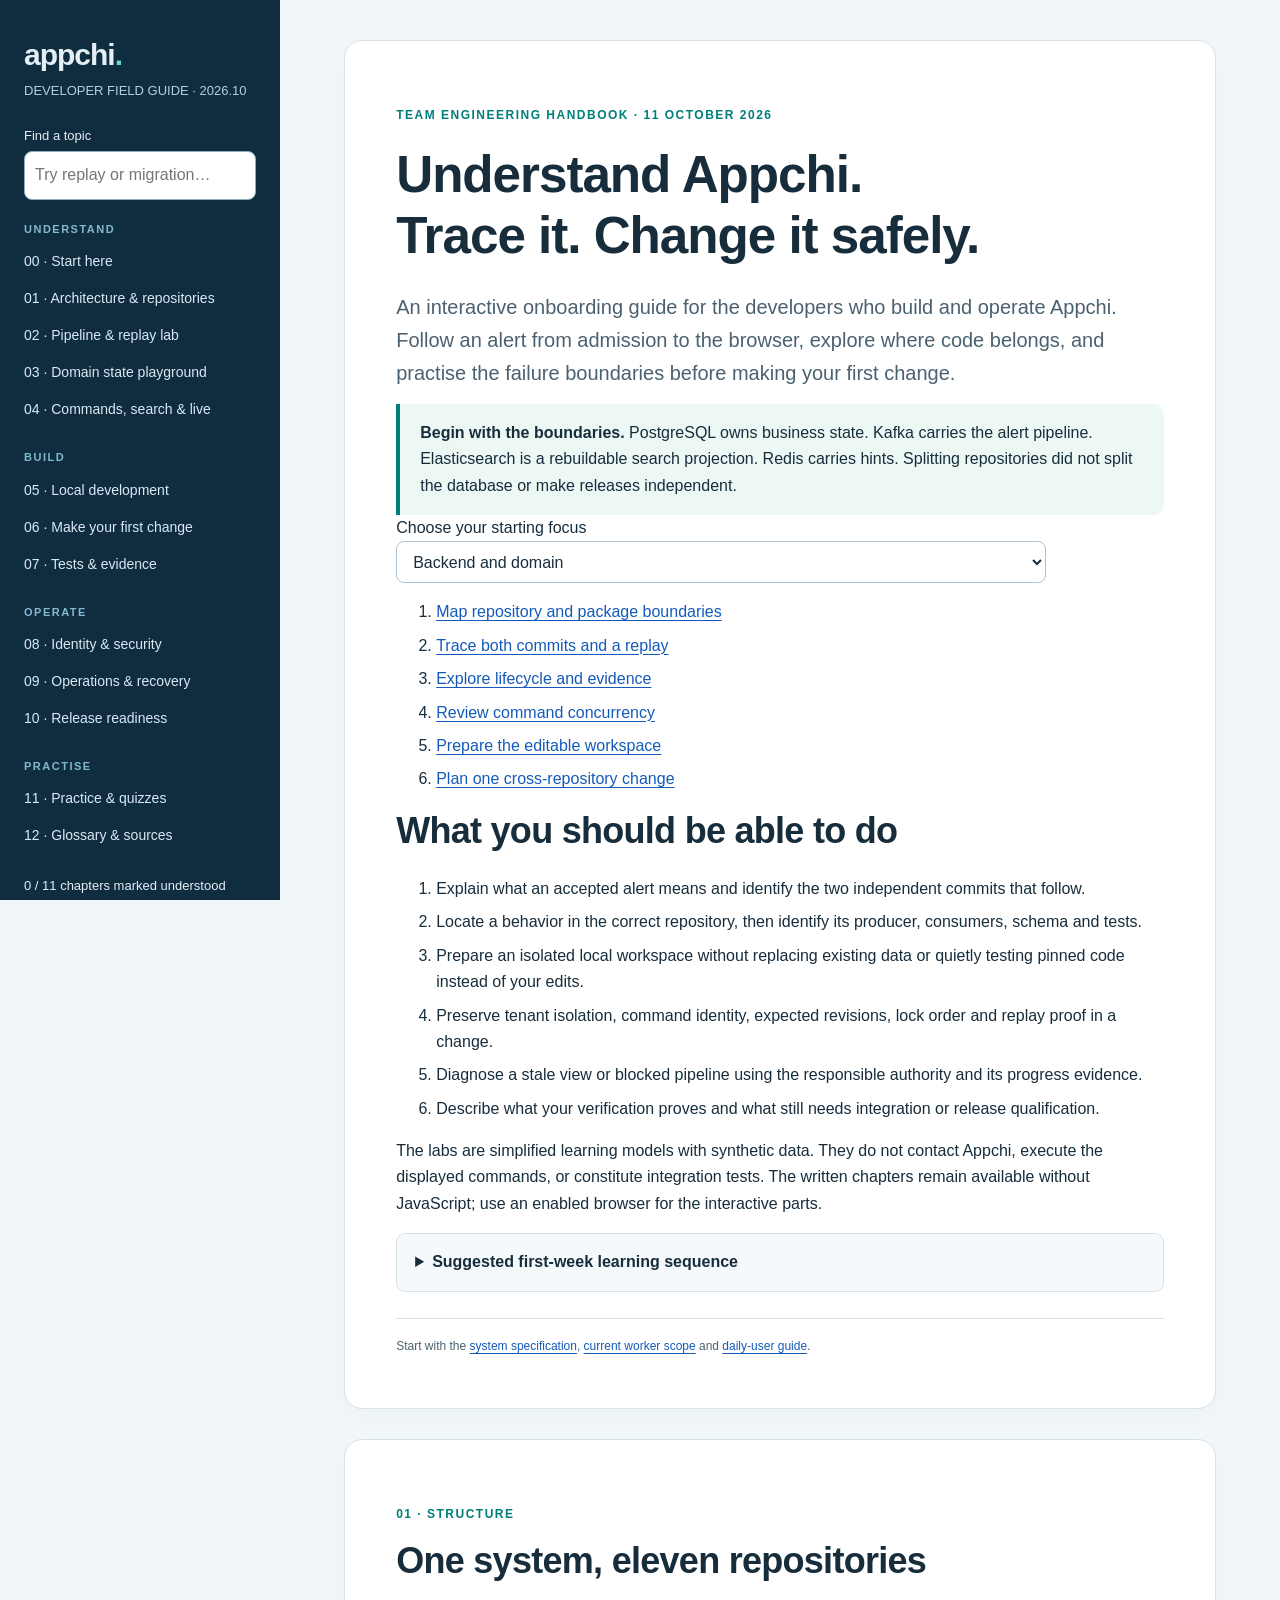
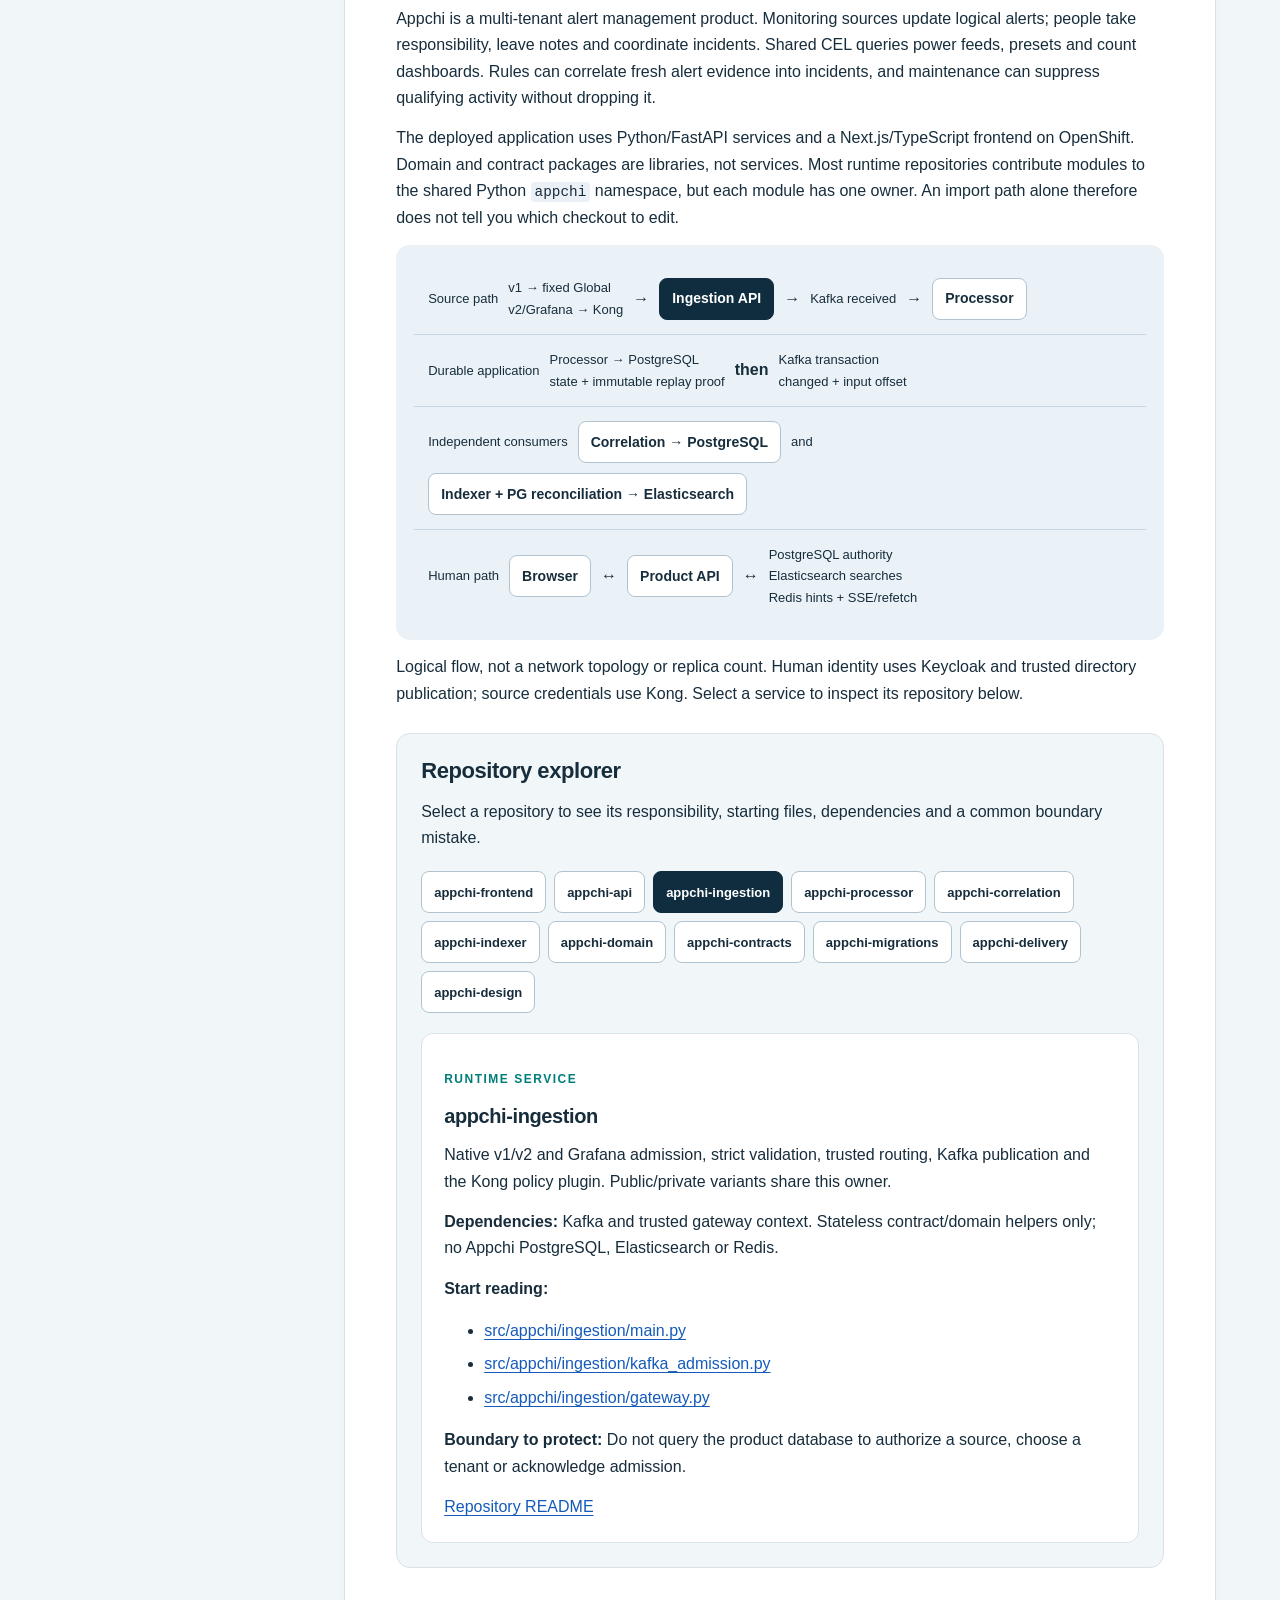
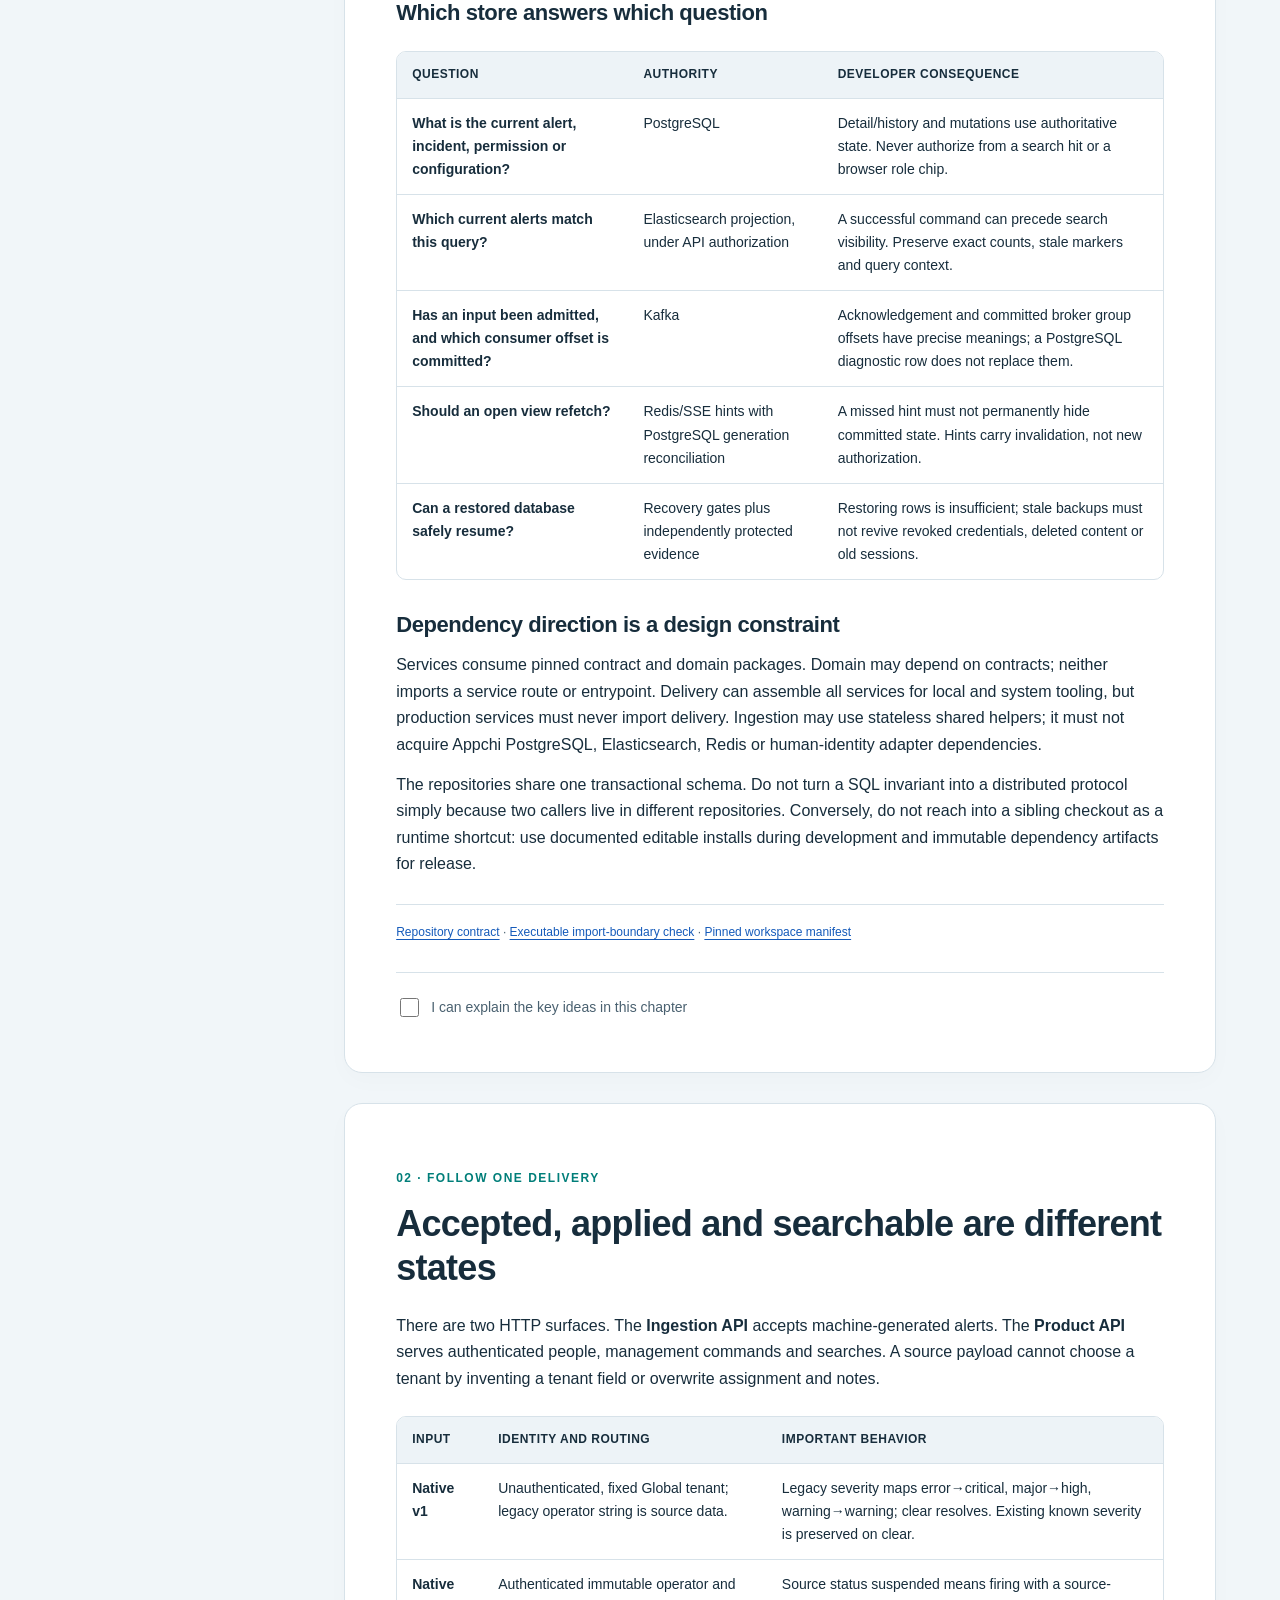
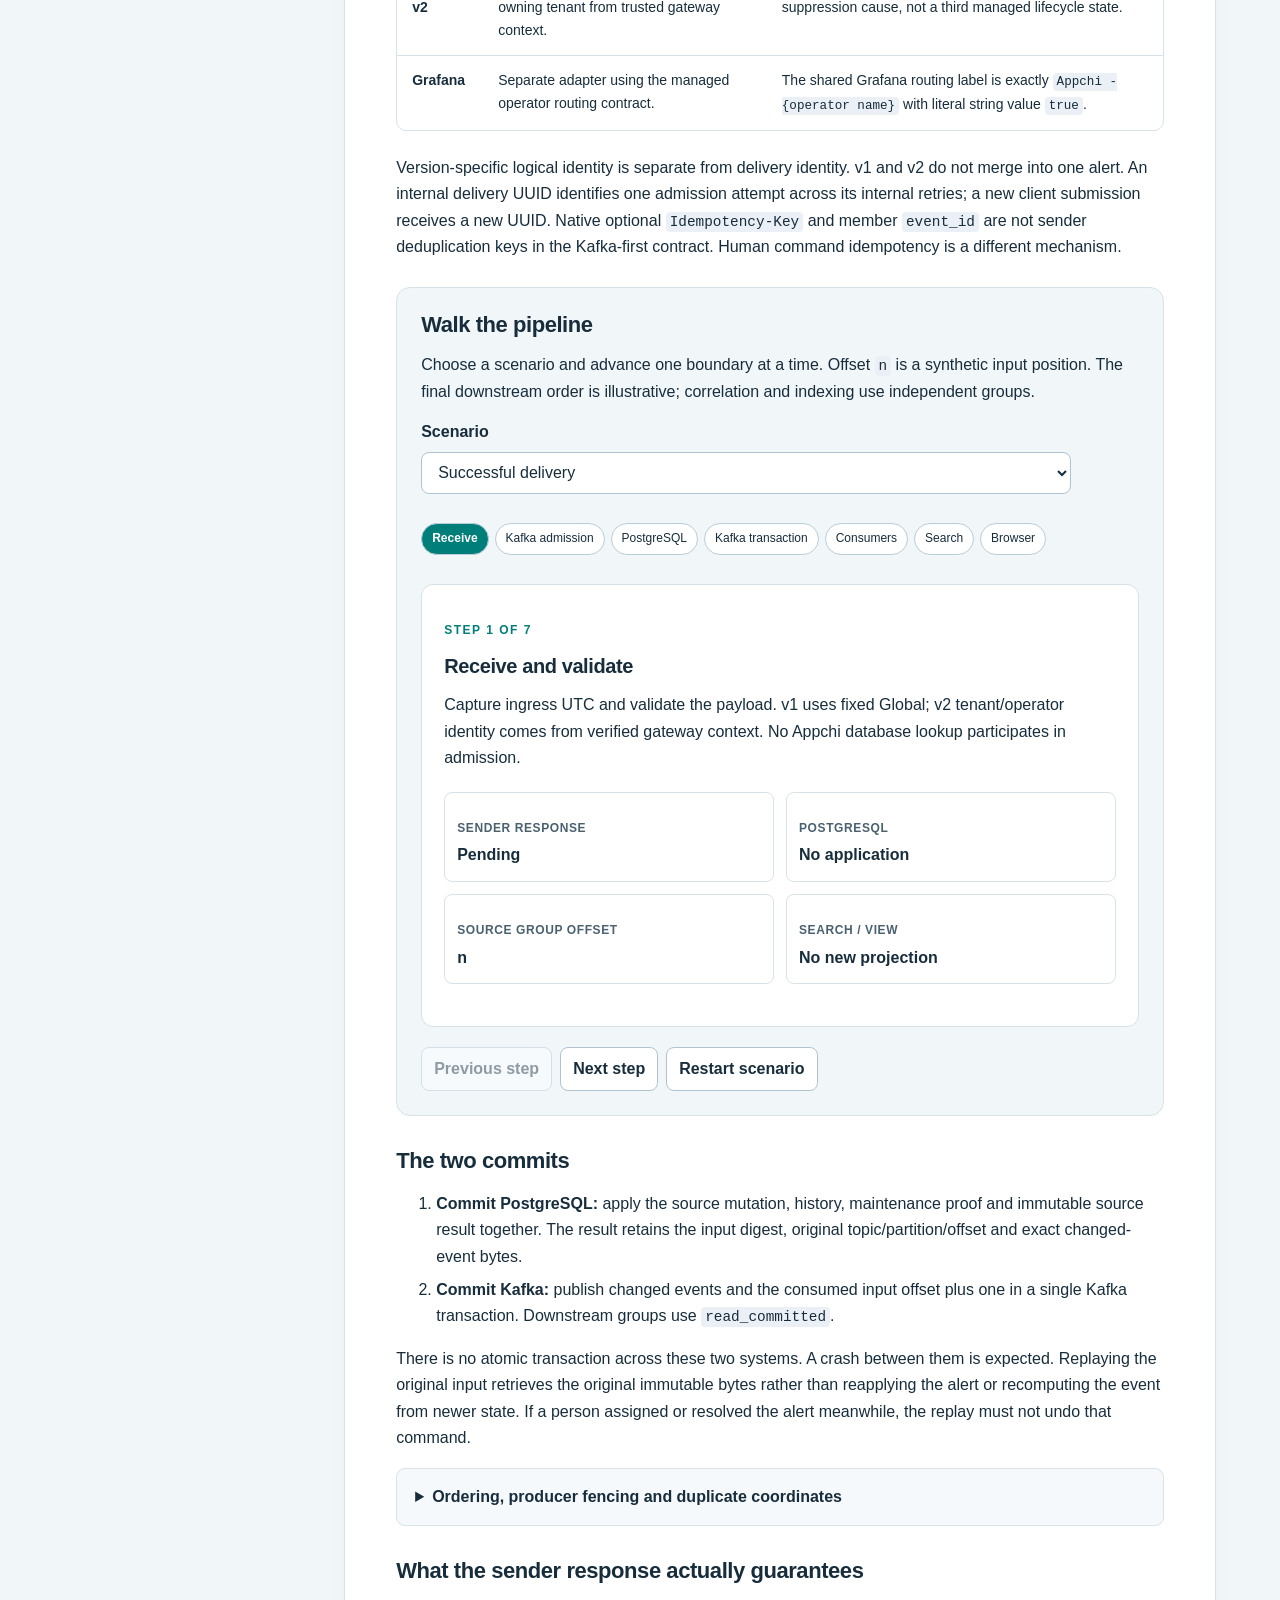
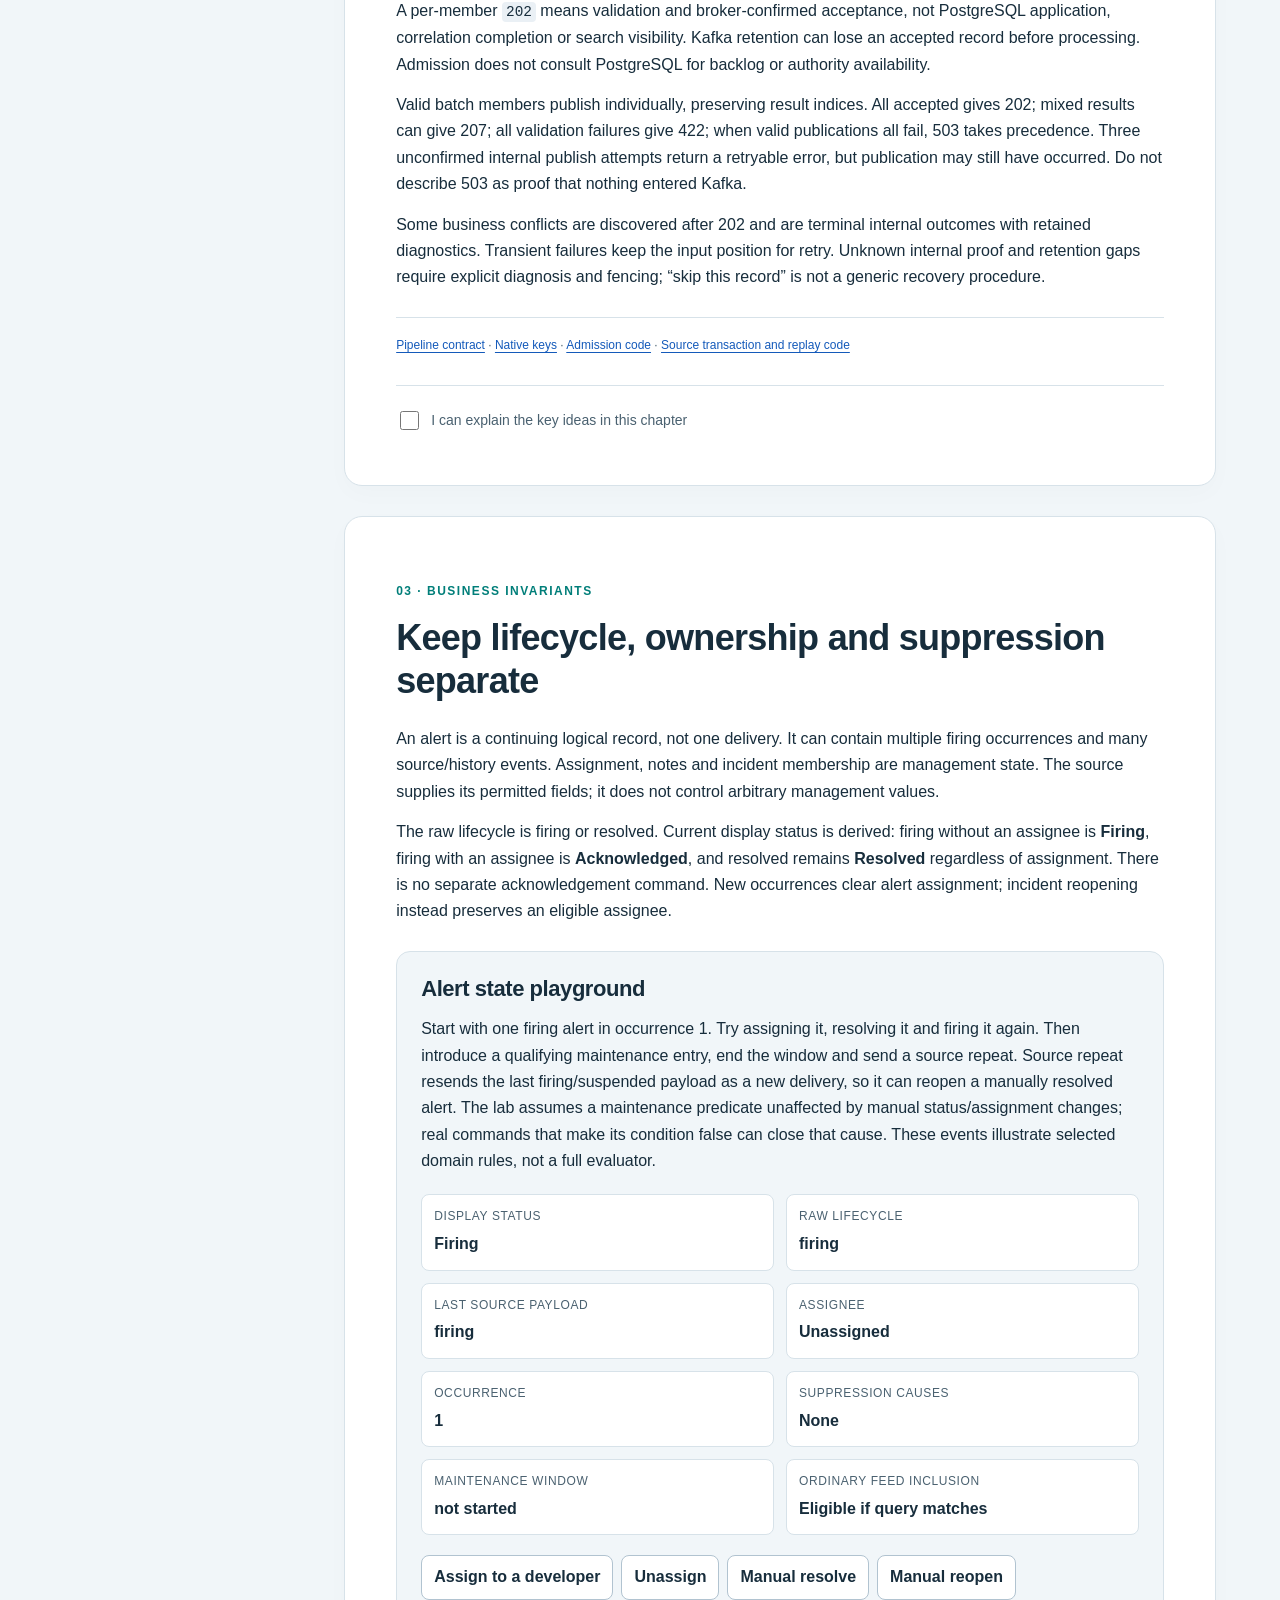
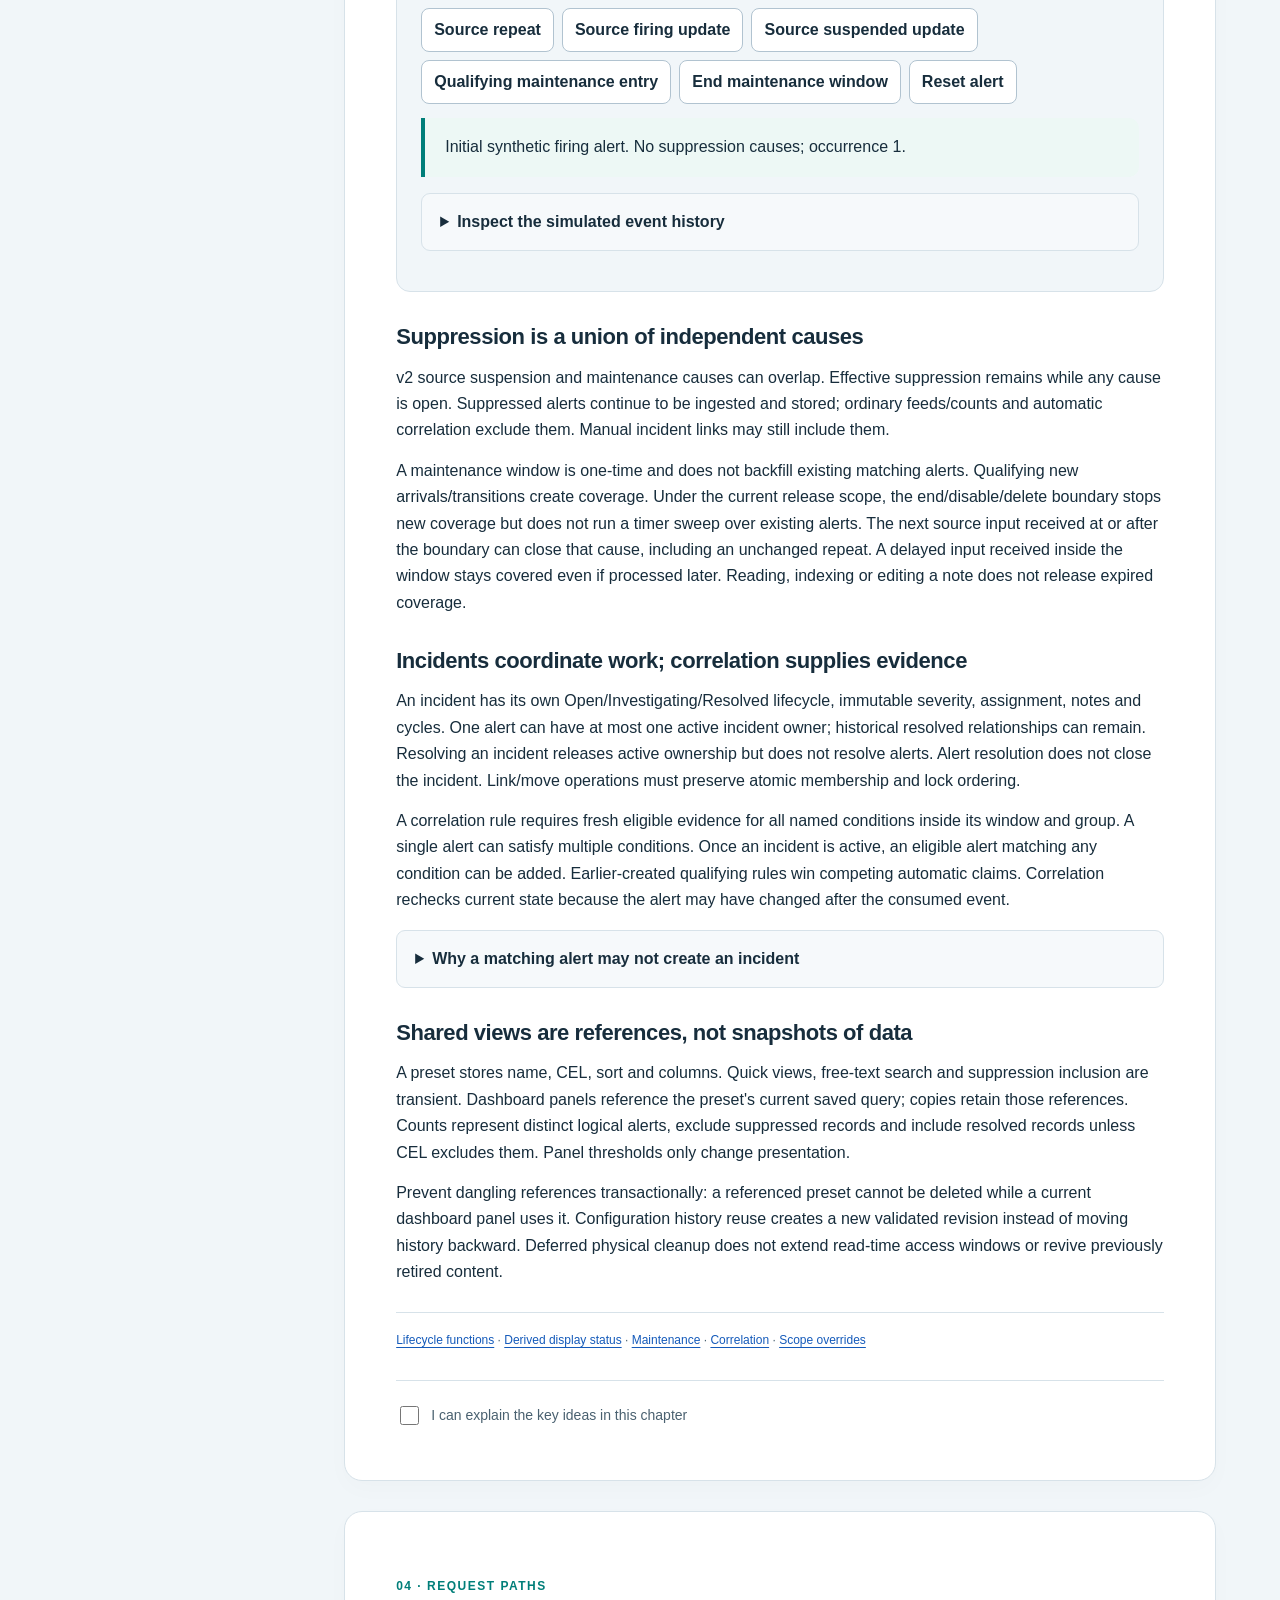
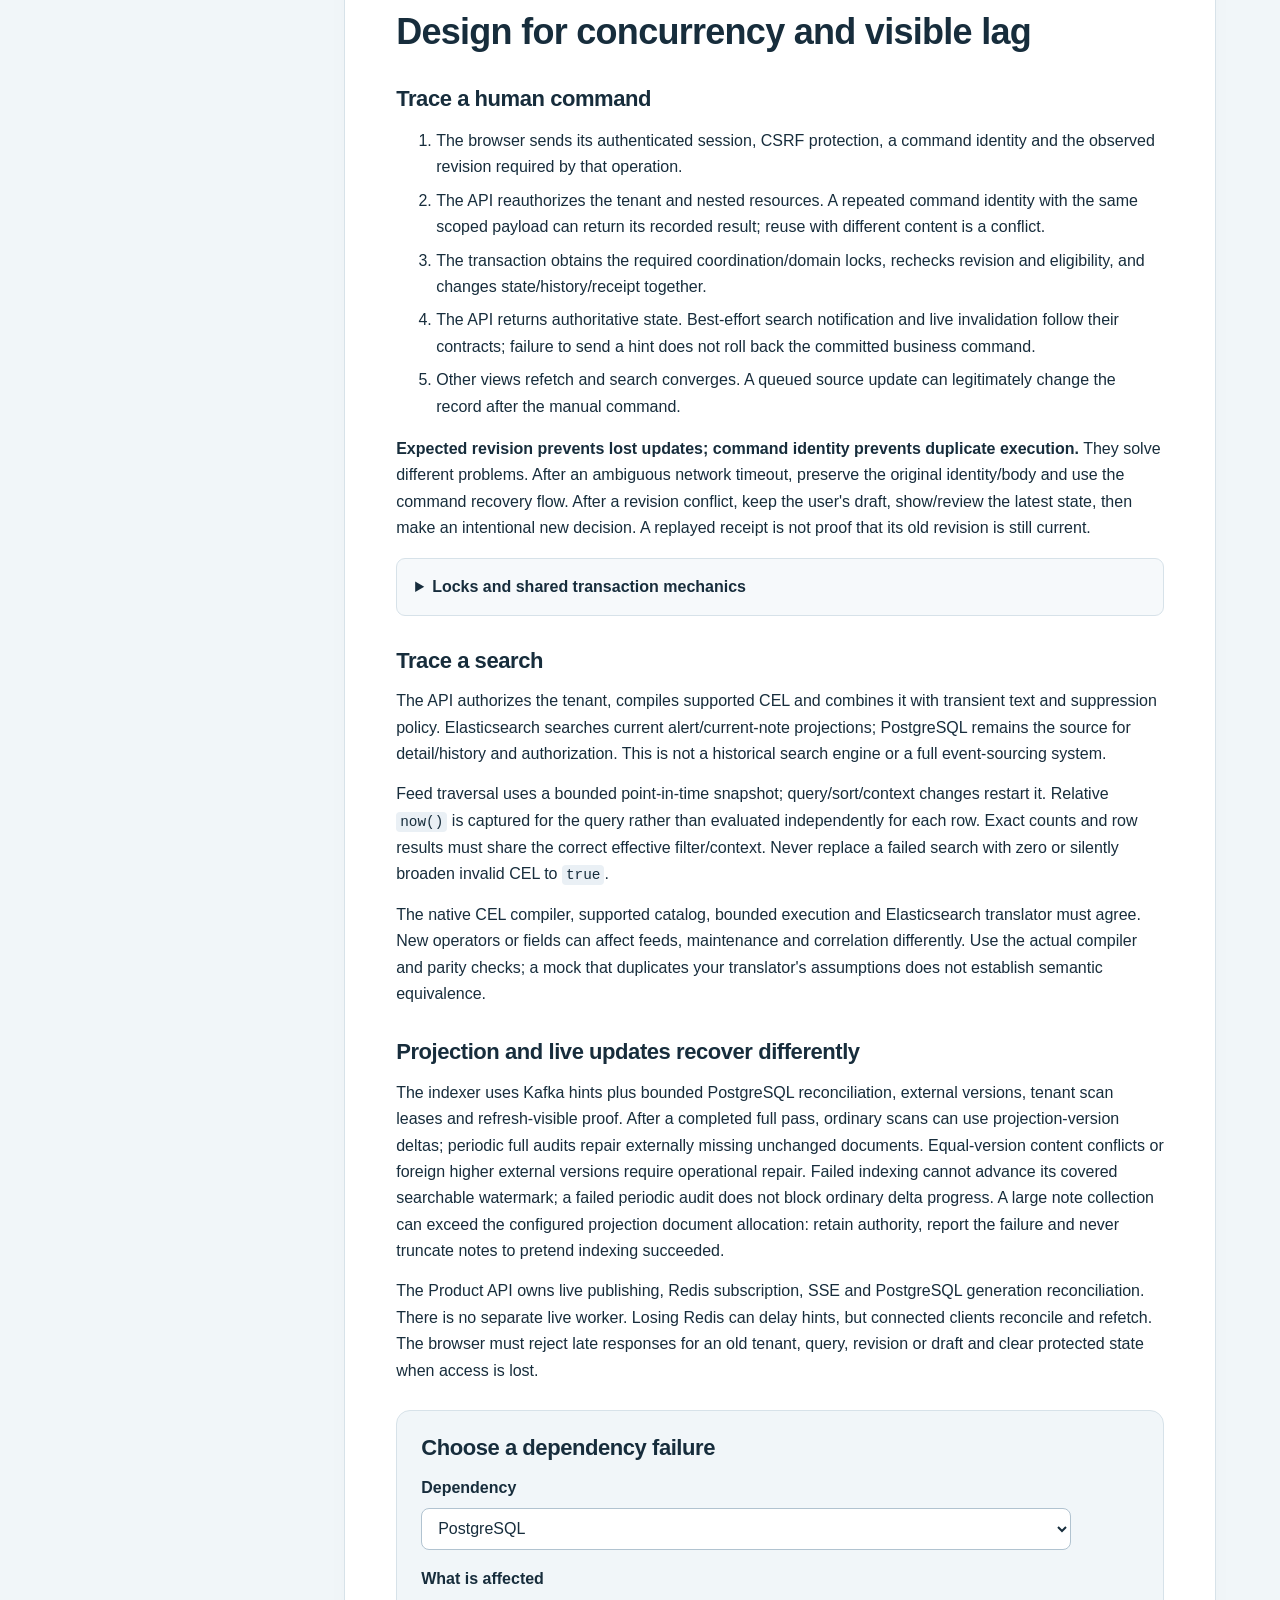
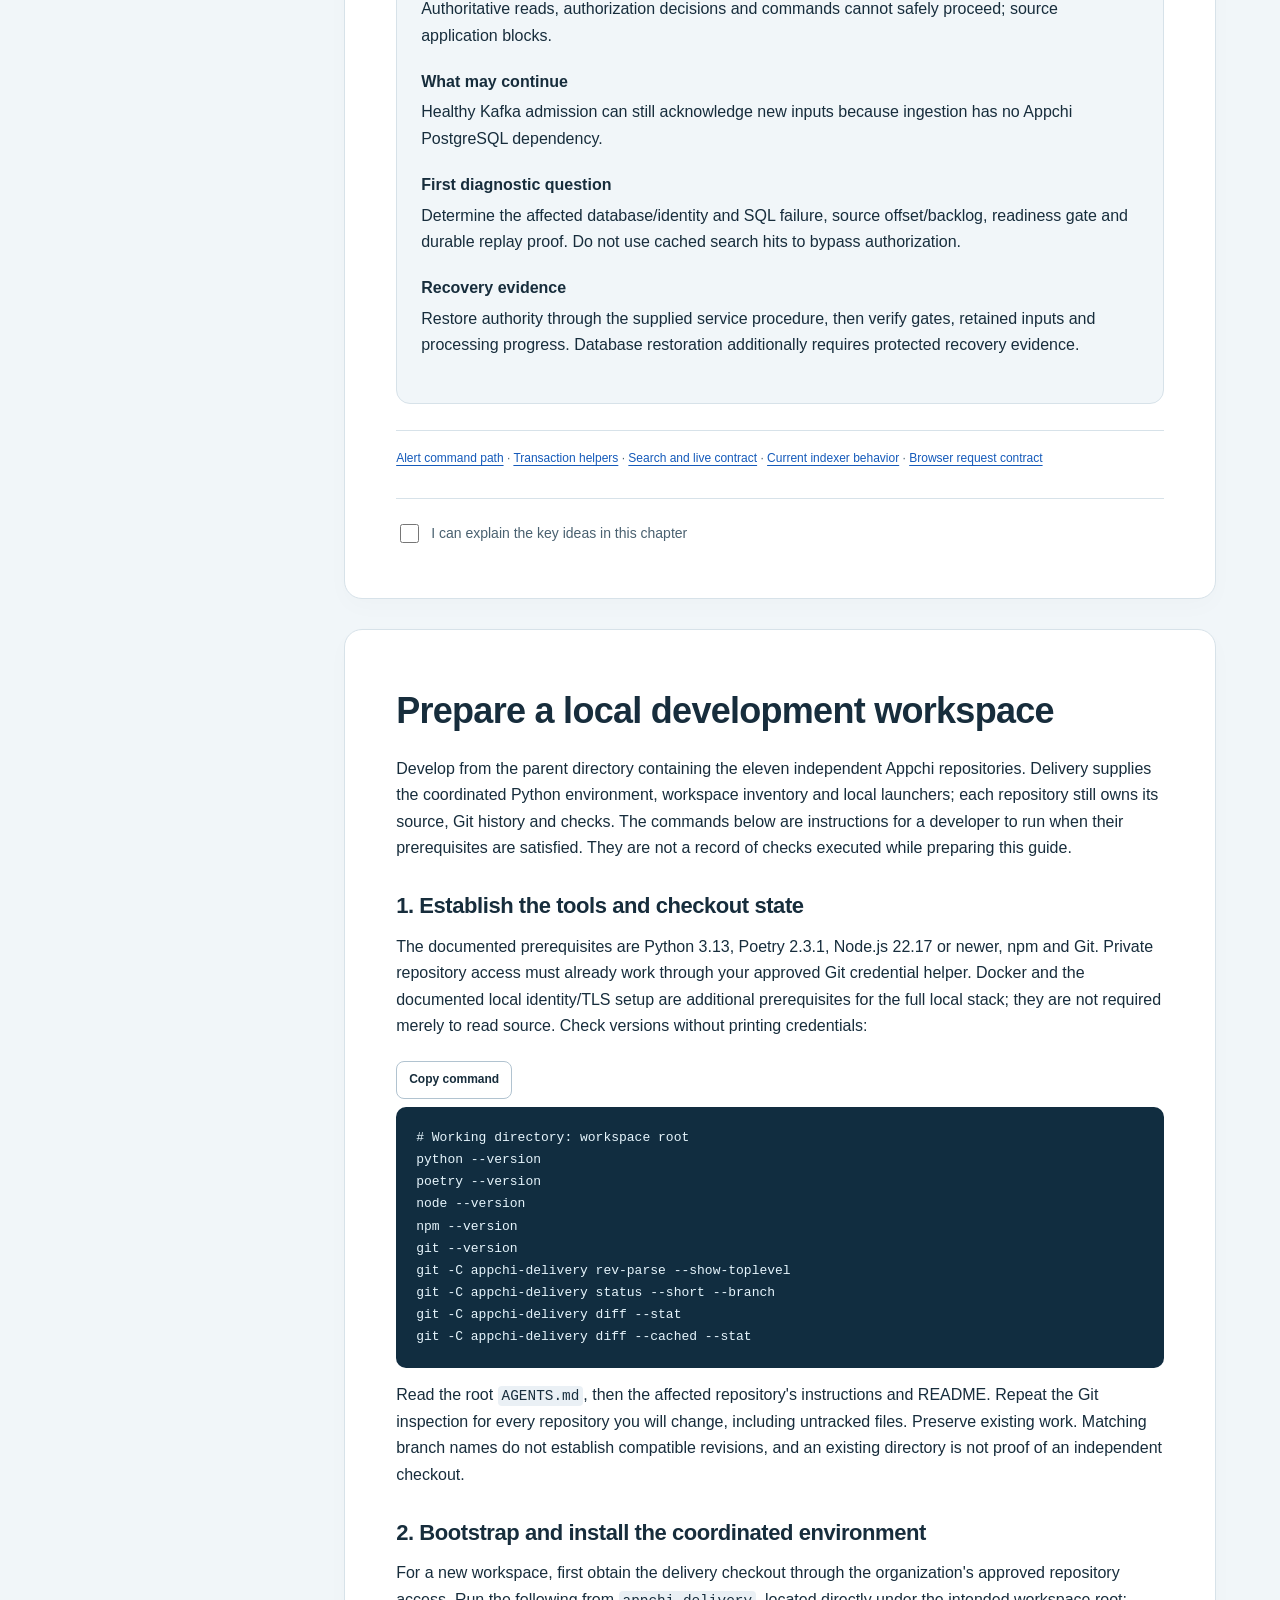
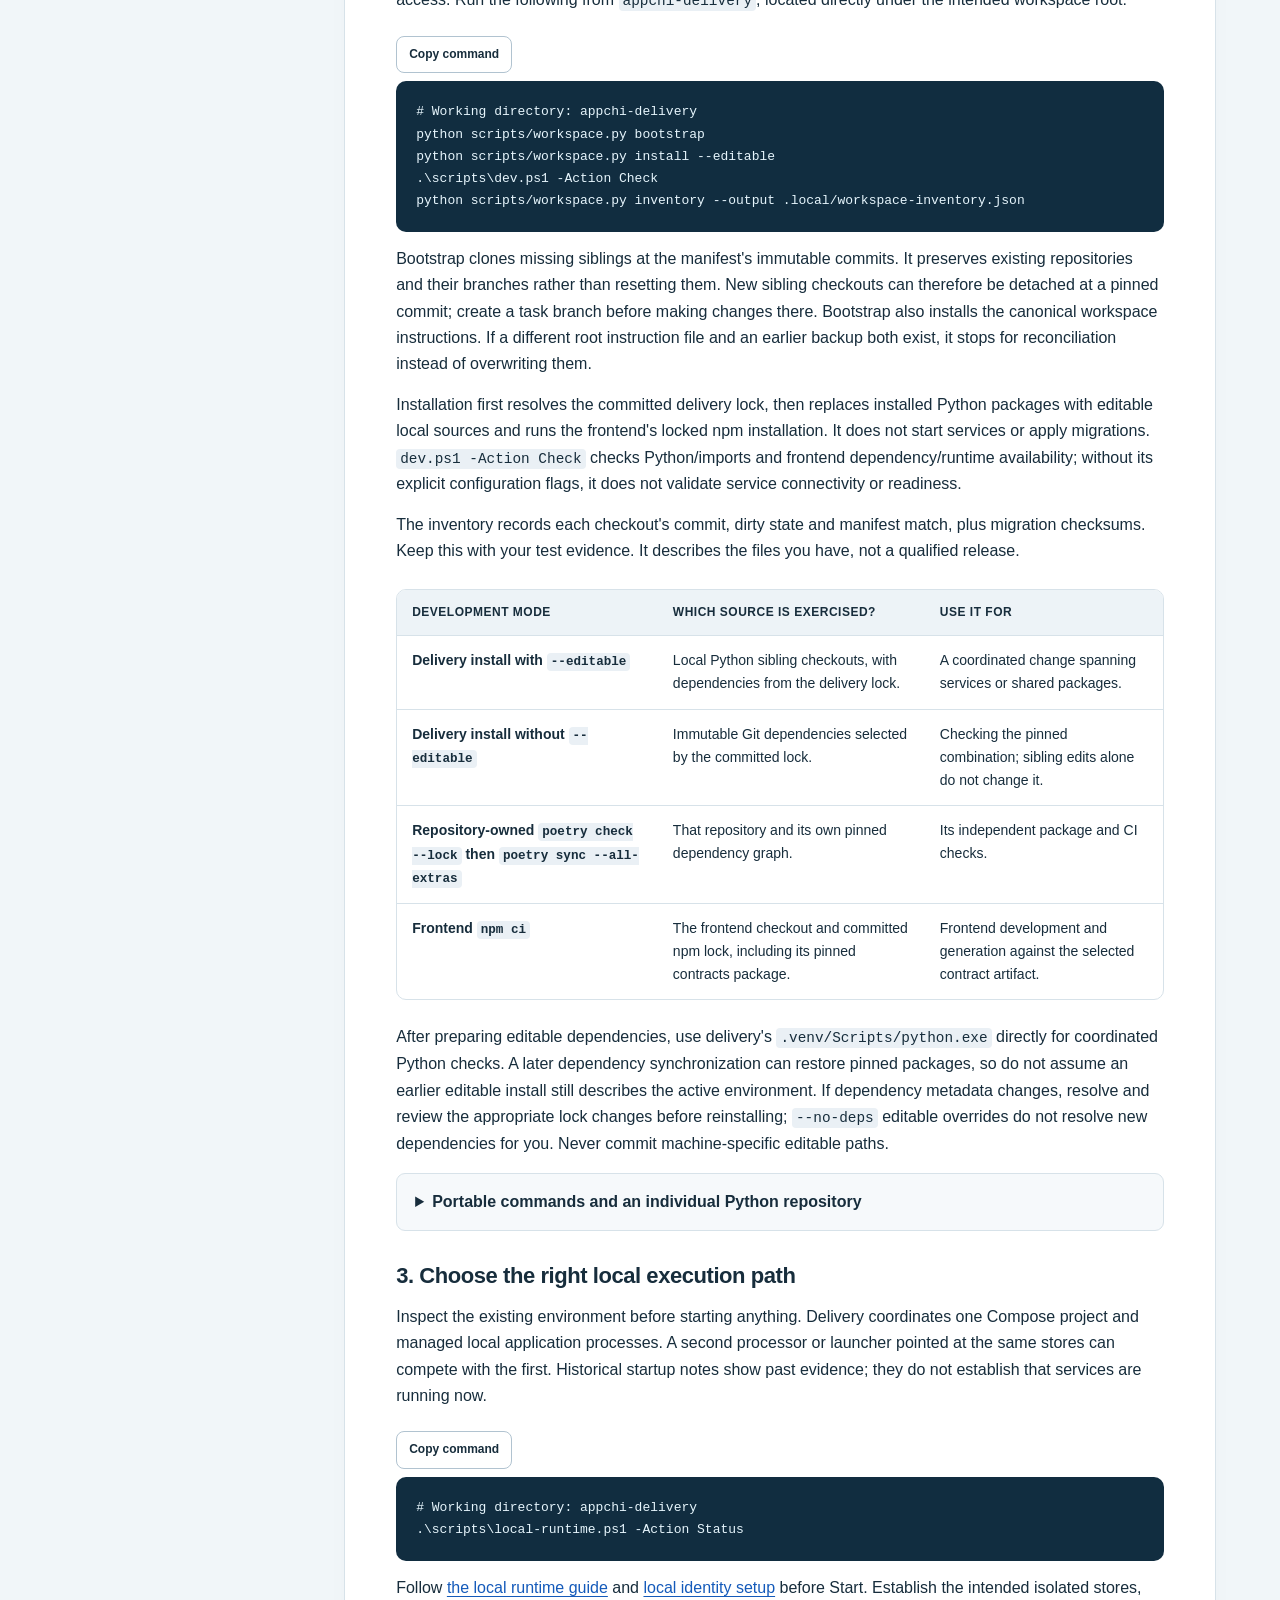
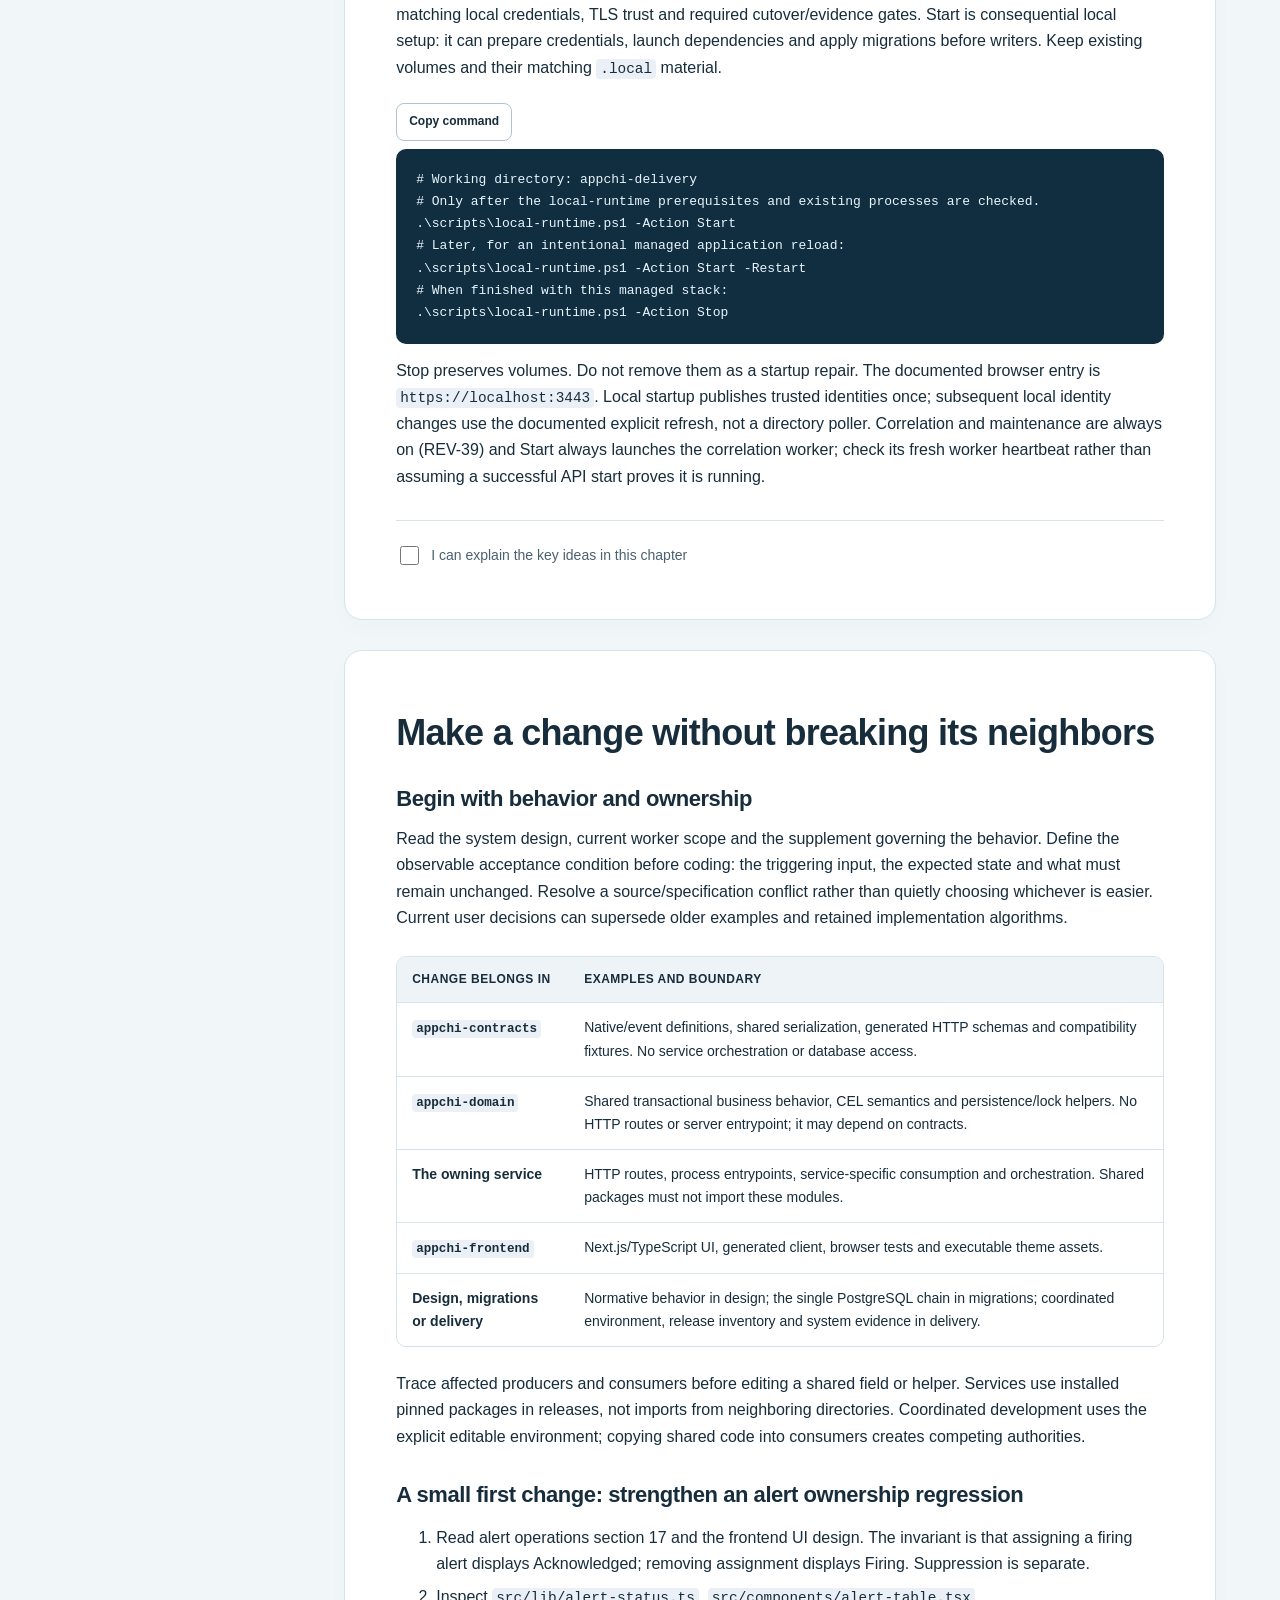
==== commit 154cb5d8: "Make correlation and maintenance always on and guard Kafka topic incarnation (REV-39–41) - REV-39 (u" ====
--- a/docs/developer-guide/index.html
+++ b/docs/developer-guide/index.html
@@ -167,7 +167,7 @@
 .\scripts\local-runtime.ps1 -Action Start -Restart
 # When finished with this managed stack:
 .\scripts\local-runtime.ps1 -Action Stop</code></pre>
-  <p>Stop preserves volumes. Do not remove them as a startup repair. The documented browser entry is <code>https://localhost:3443</code>. Local startup publishes trusted identities once; subsequent local identity changes use the documented explicit refresh, not a directory poller. Correlation has a separately bound preview gate; a successful API start does not prove it is enabled.</p>
+  <p>Stop preserves volumes. Do not remove them as a startup repair. The documented browser entry is <code>https://localhost:3443</code>. Local startup publishes trusted identities once; subsequent local identity changes use the documented explicit refresh, not a directory poller. Correlation and maintenance are always on (REV-39) and Start always launches the correlation worker; check its fresh worker heartbeat rather than assuming a successful API start proves it is running.</p>
 </section>
 
 <section id="change-workflow" data-title="Make your first change" aria-labelledby="change-workflow-title">
@@ -350,7 +350,7 @@
       <tr><td>Accepted work is delayed</td><td>Consumer positions, lag age, SQL availability and blocking proof.</td><td>Accepted predecessors and replay evidence; do not skip a blocked head.</td></tr>
       <tr><td>Detail is current, Feed is stale</td><td>Indexer diagnostics, reconciliation progress and searchable watermark.</td><td>Canonical SQL and honest stale/error display; failure is not an empty result.</td></tr>
       <tr><td>Live refresh is delayed</td><td>API SSE connections, Redis hints and SQL reconciliation.</td><td>Tenant/session guards; reconnection does not widen access.</td></tr>
-      <tr><td>Correlation is blocked</td><td>Rule revision, diagnostics, eligibility and capacity/recovery gates.</td><td>Existing incidents and fresh-evidence rules; do not replay expired windows.</td></tr>
+      <tr><td>Correlation is blocked</td><td>Rule revision, diagnostics, eligibility and capacity-profile validity (an unset budget is unlimited).</td><td>Existing incidents and fresh-evidence rules; do not replay expired windows.</td></tr>
     </tbody>
   </table></div>
   <p>Collect outcomes and latency, consumer lag and retention risk, SQL pool/lock pressure, search progress and resource growth. Keep request or event references for investigation without logging secrets or alert bodies. Avoid unbounded source values as metric labels. Operational alerts use existing company on-call channels; Appchi is not its own sole outage notifier. Infrastructure telemetry and application evidence complement each other.</p>
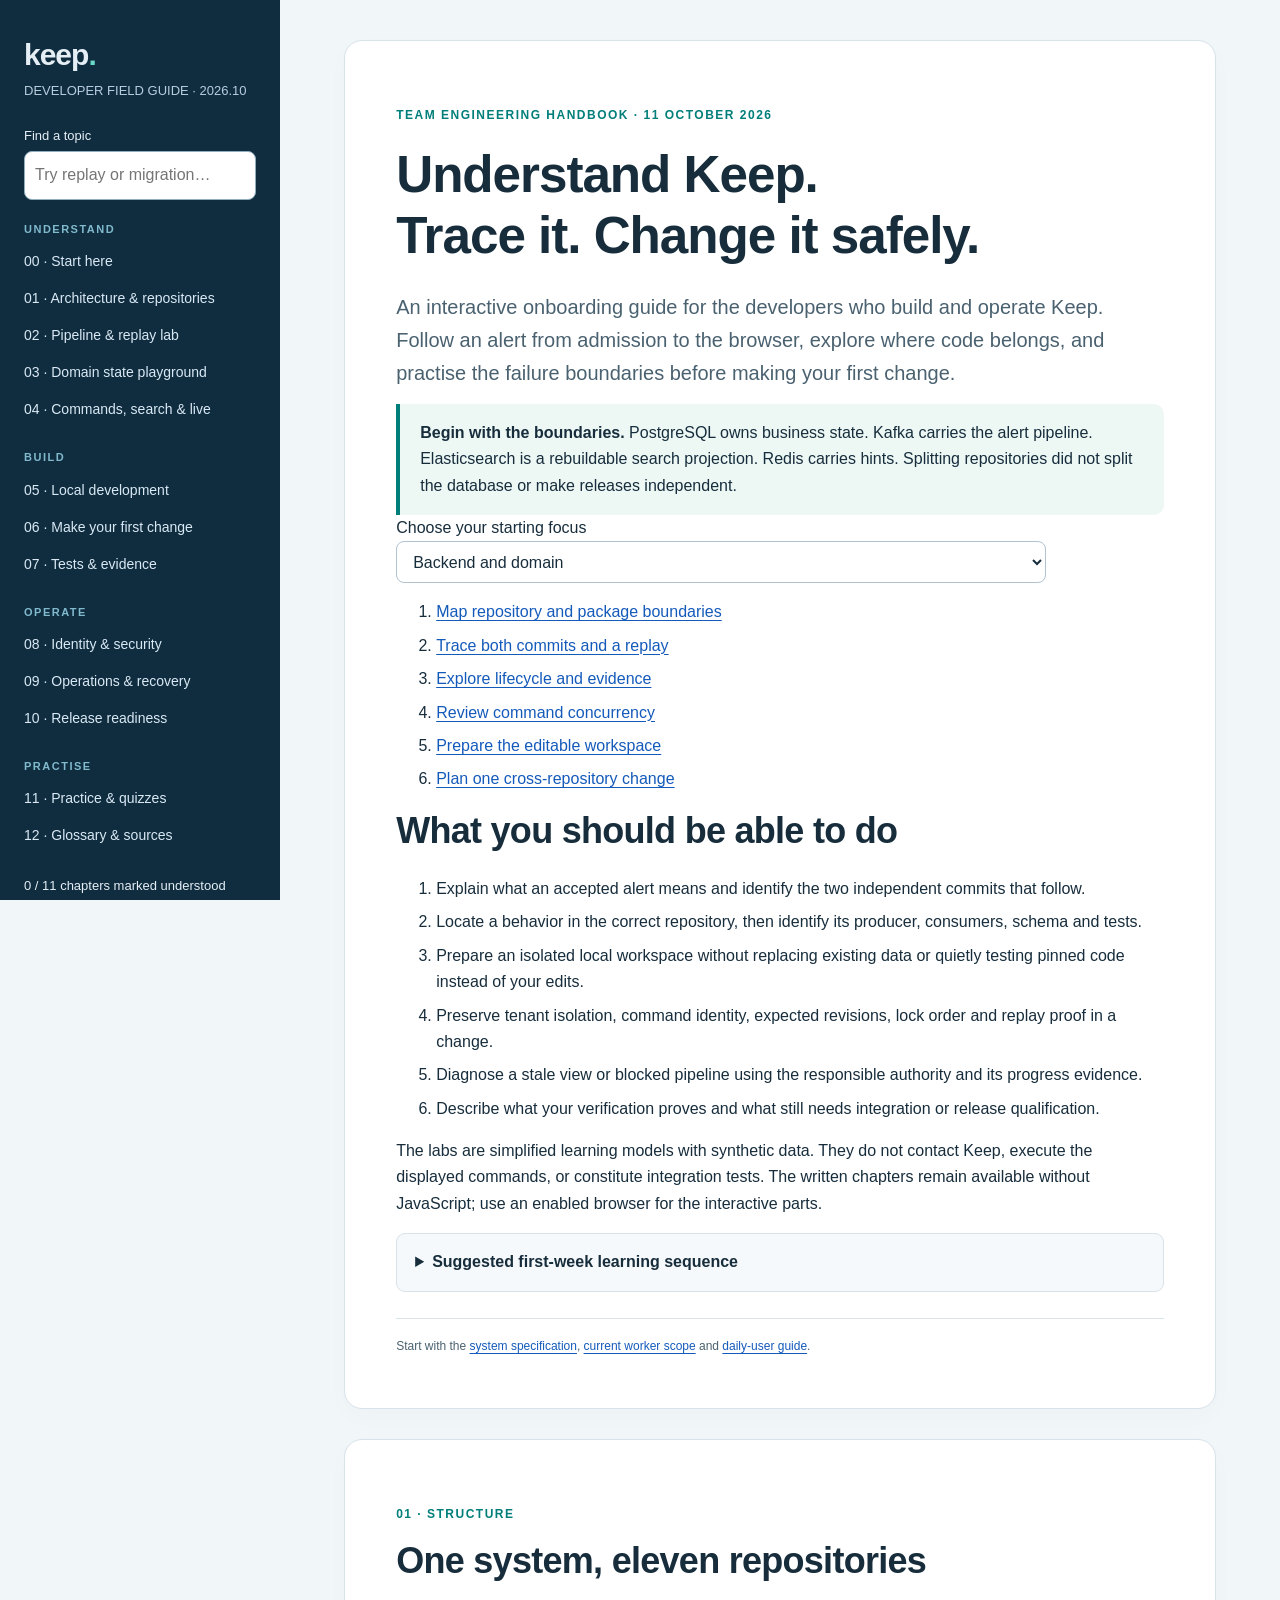
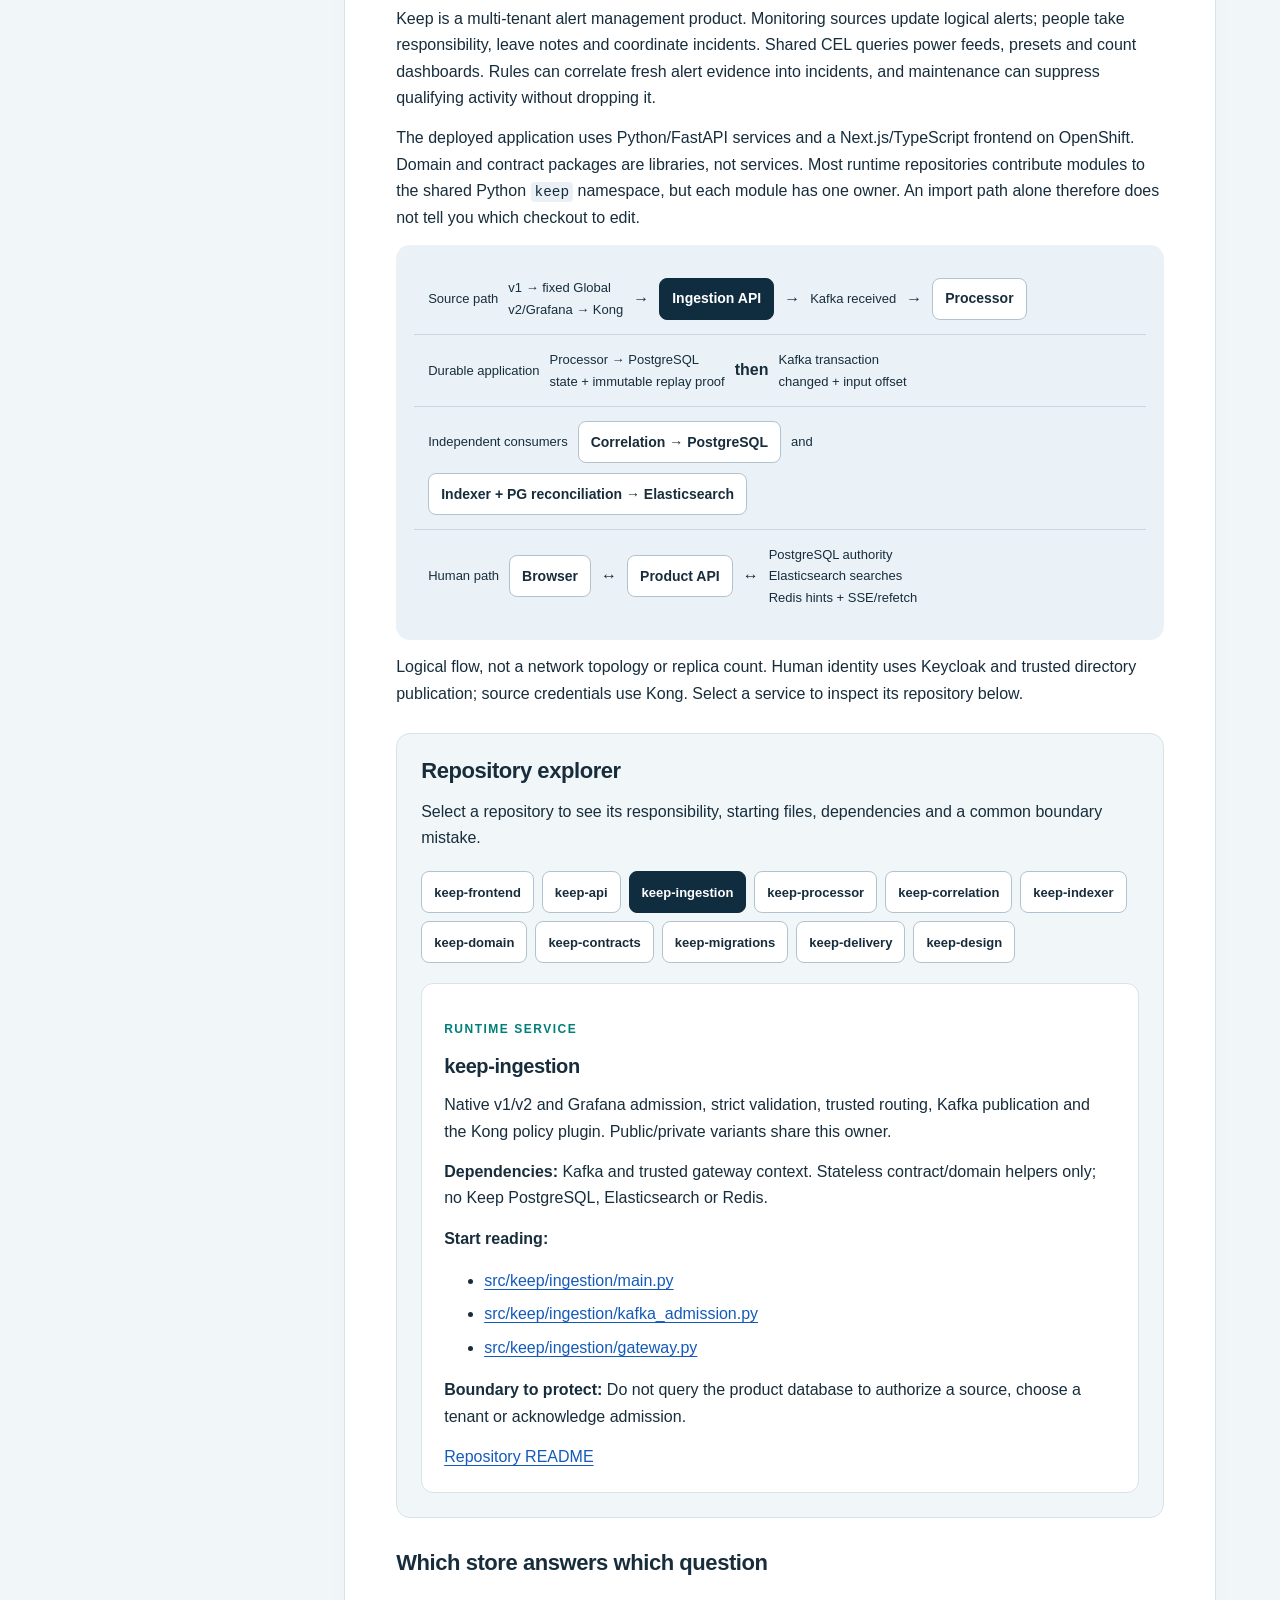
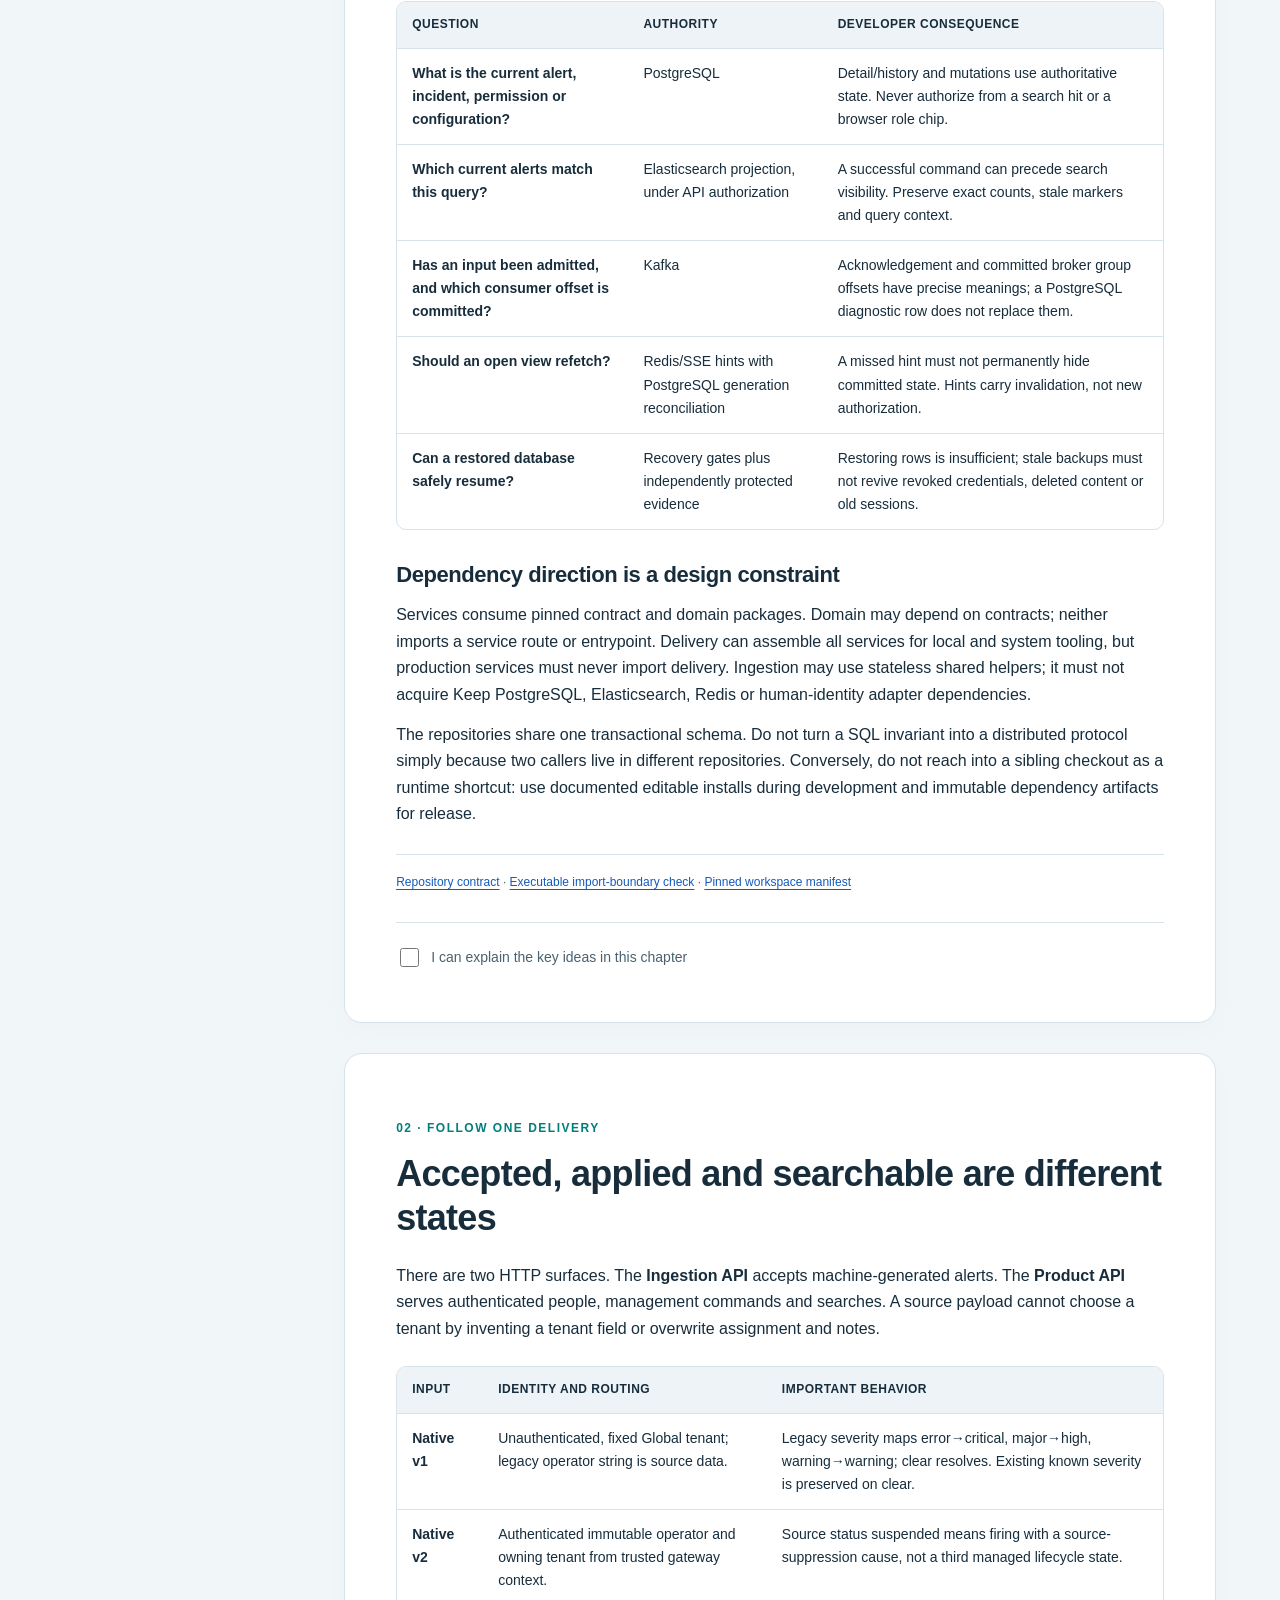
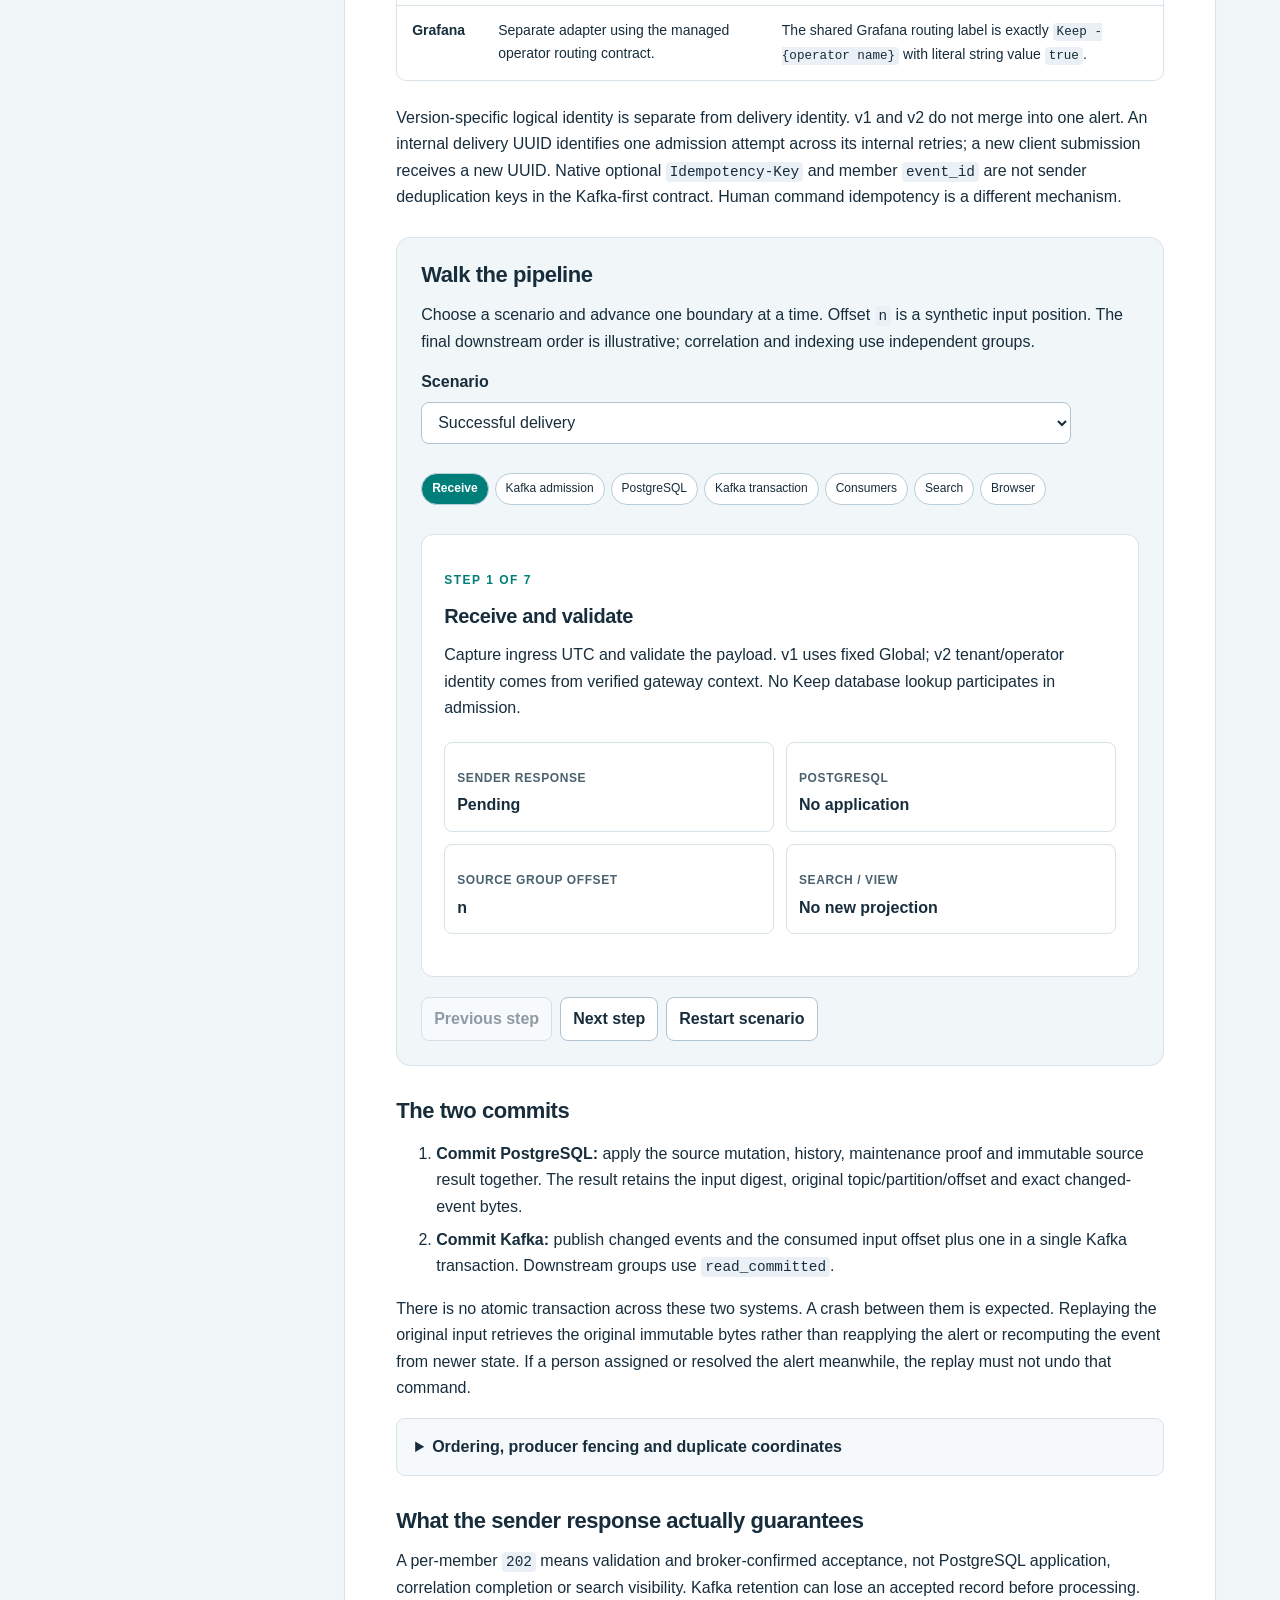
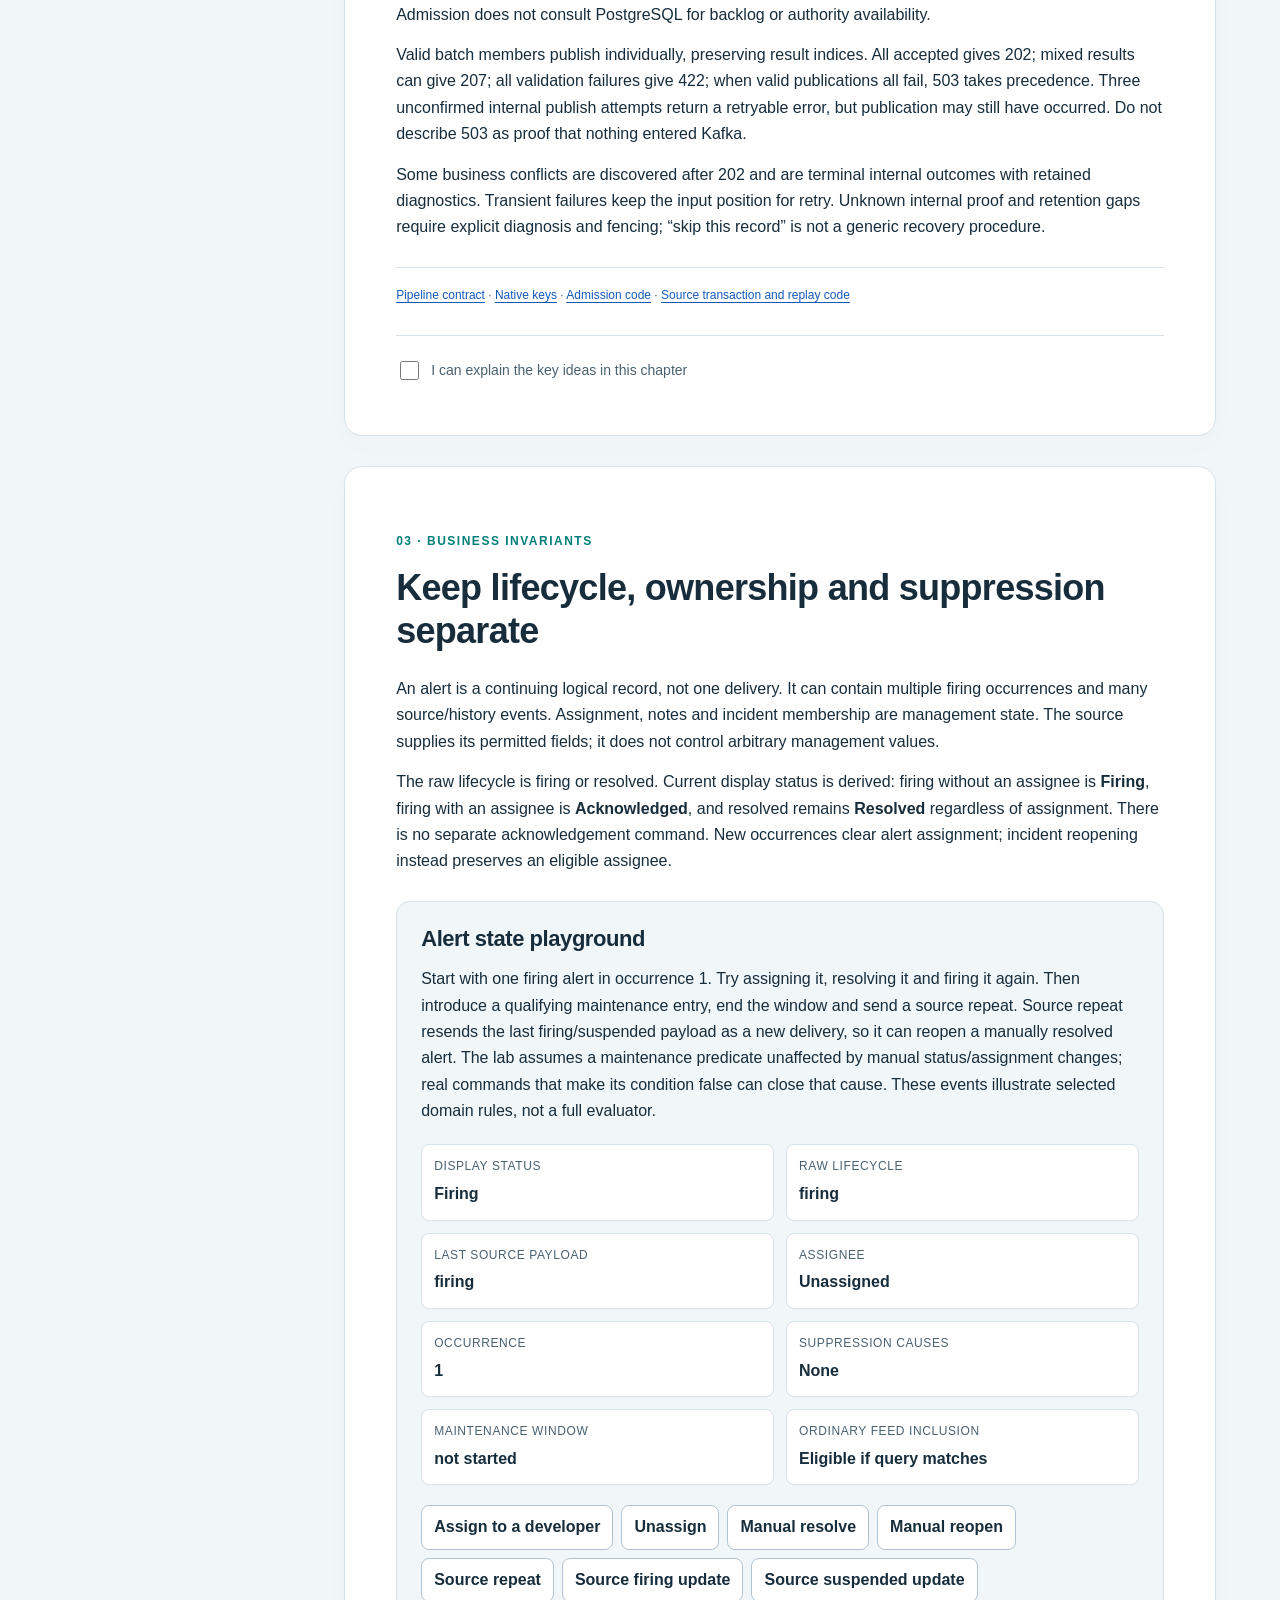
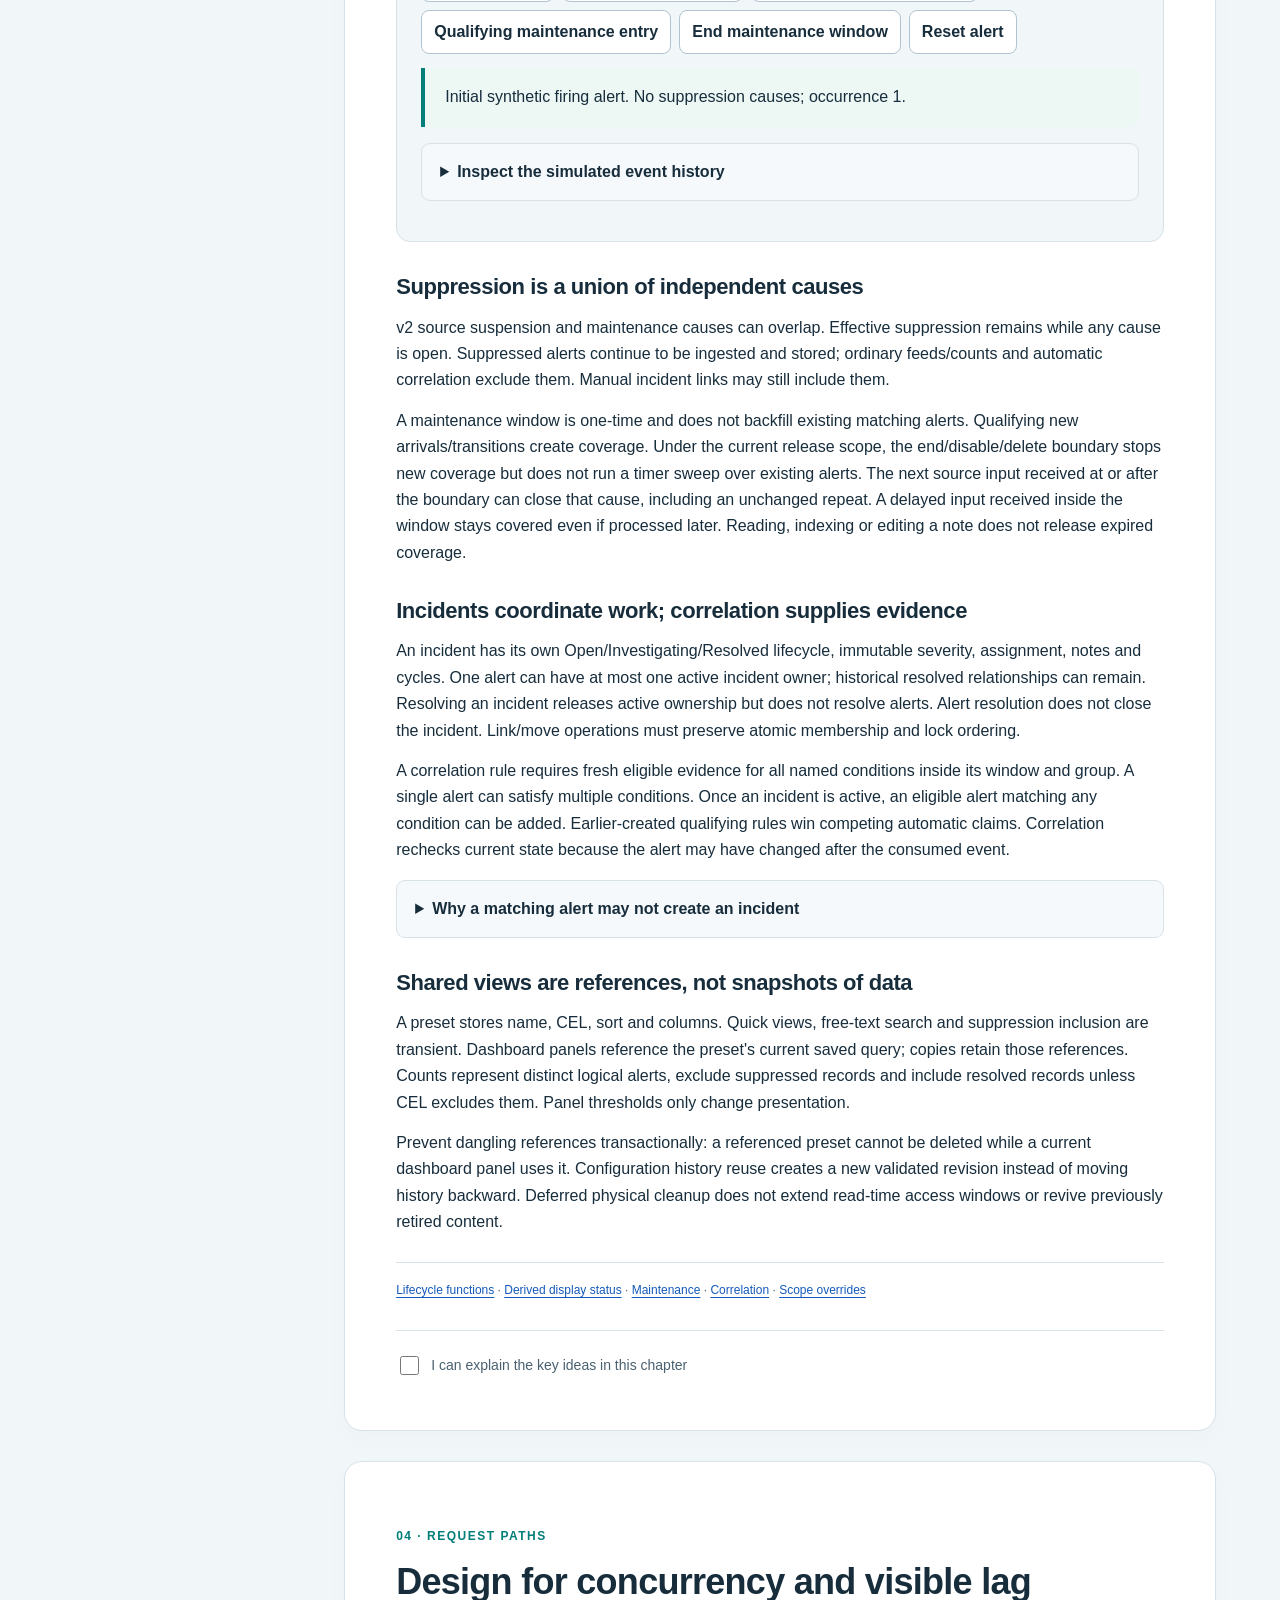
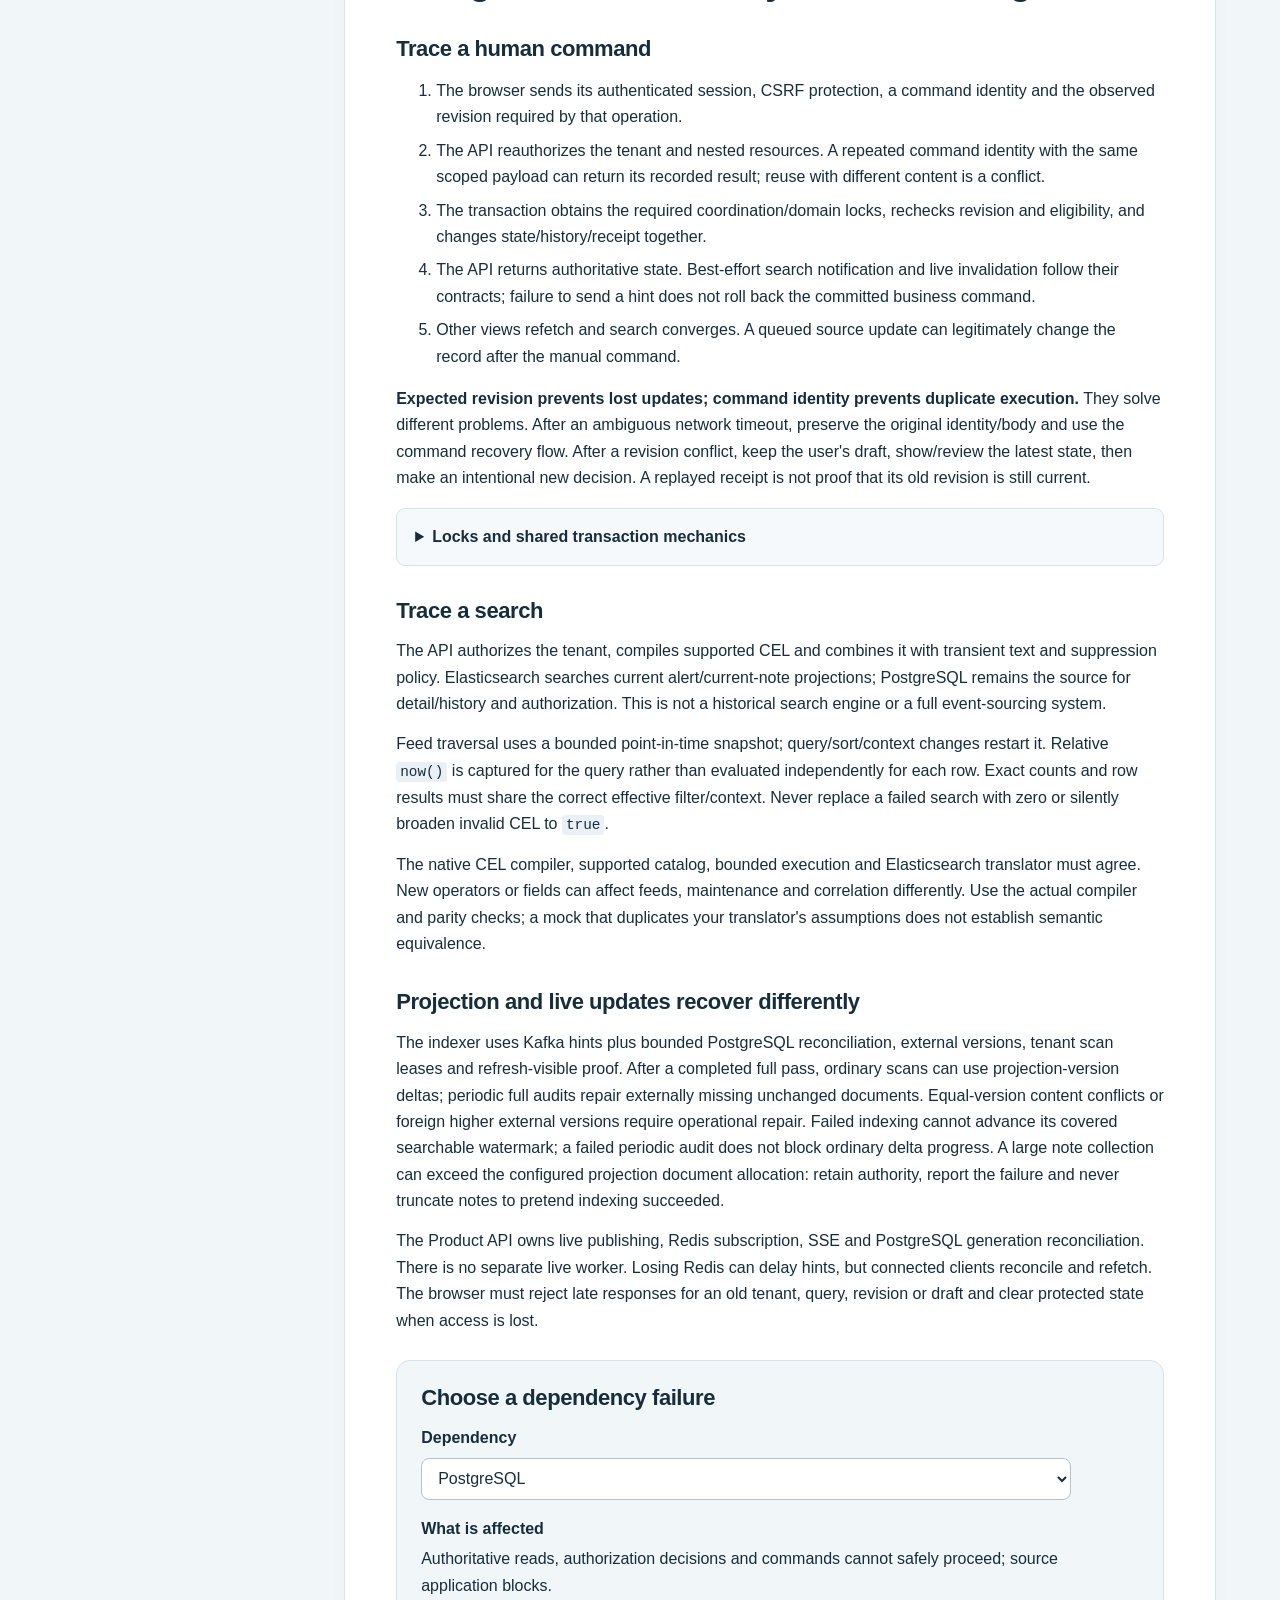
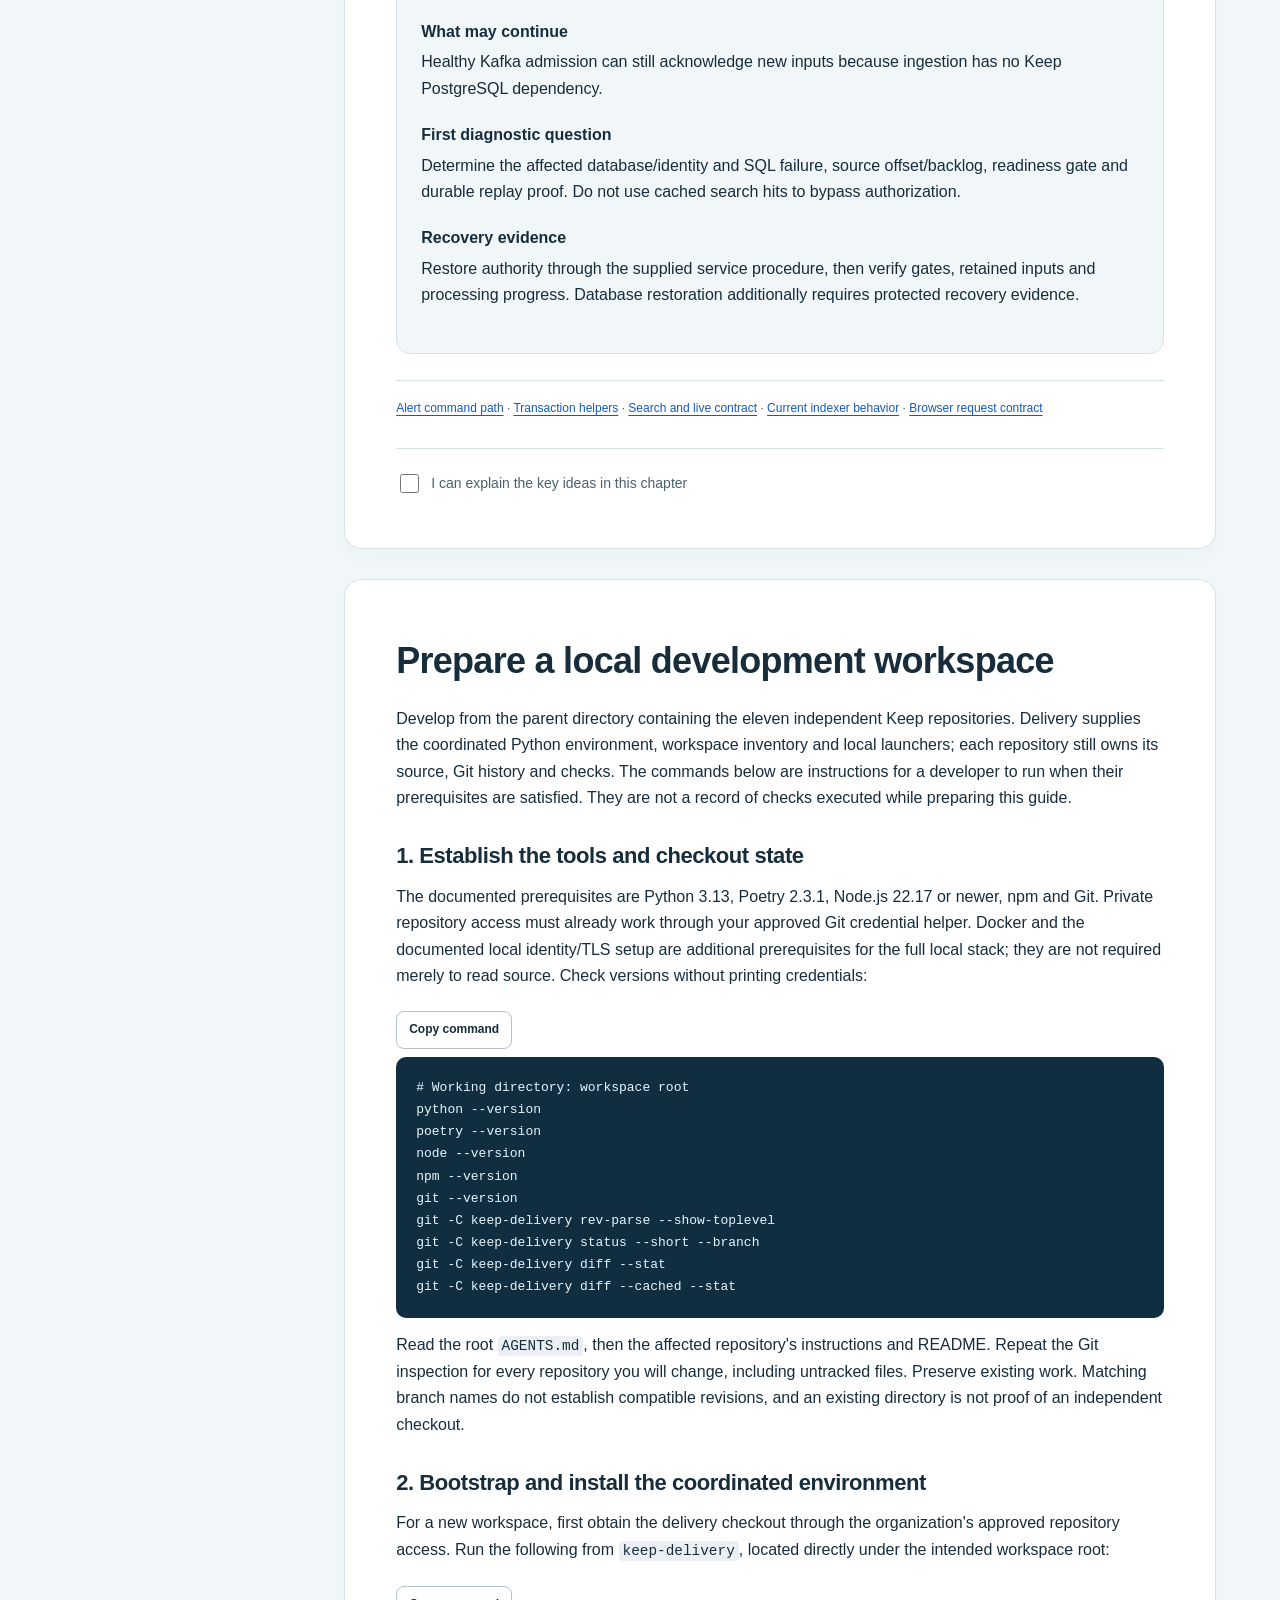
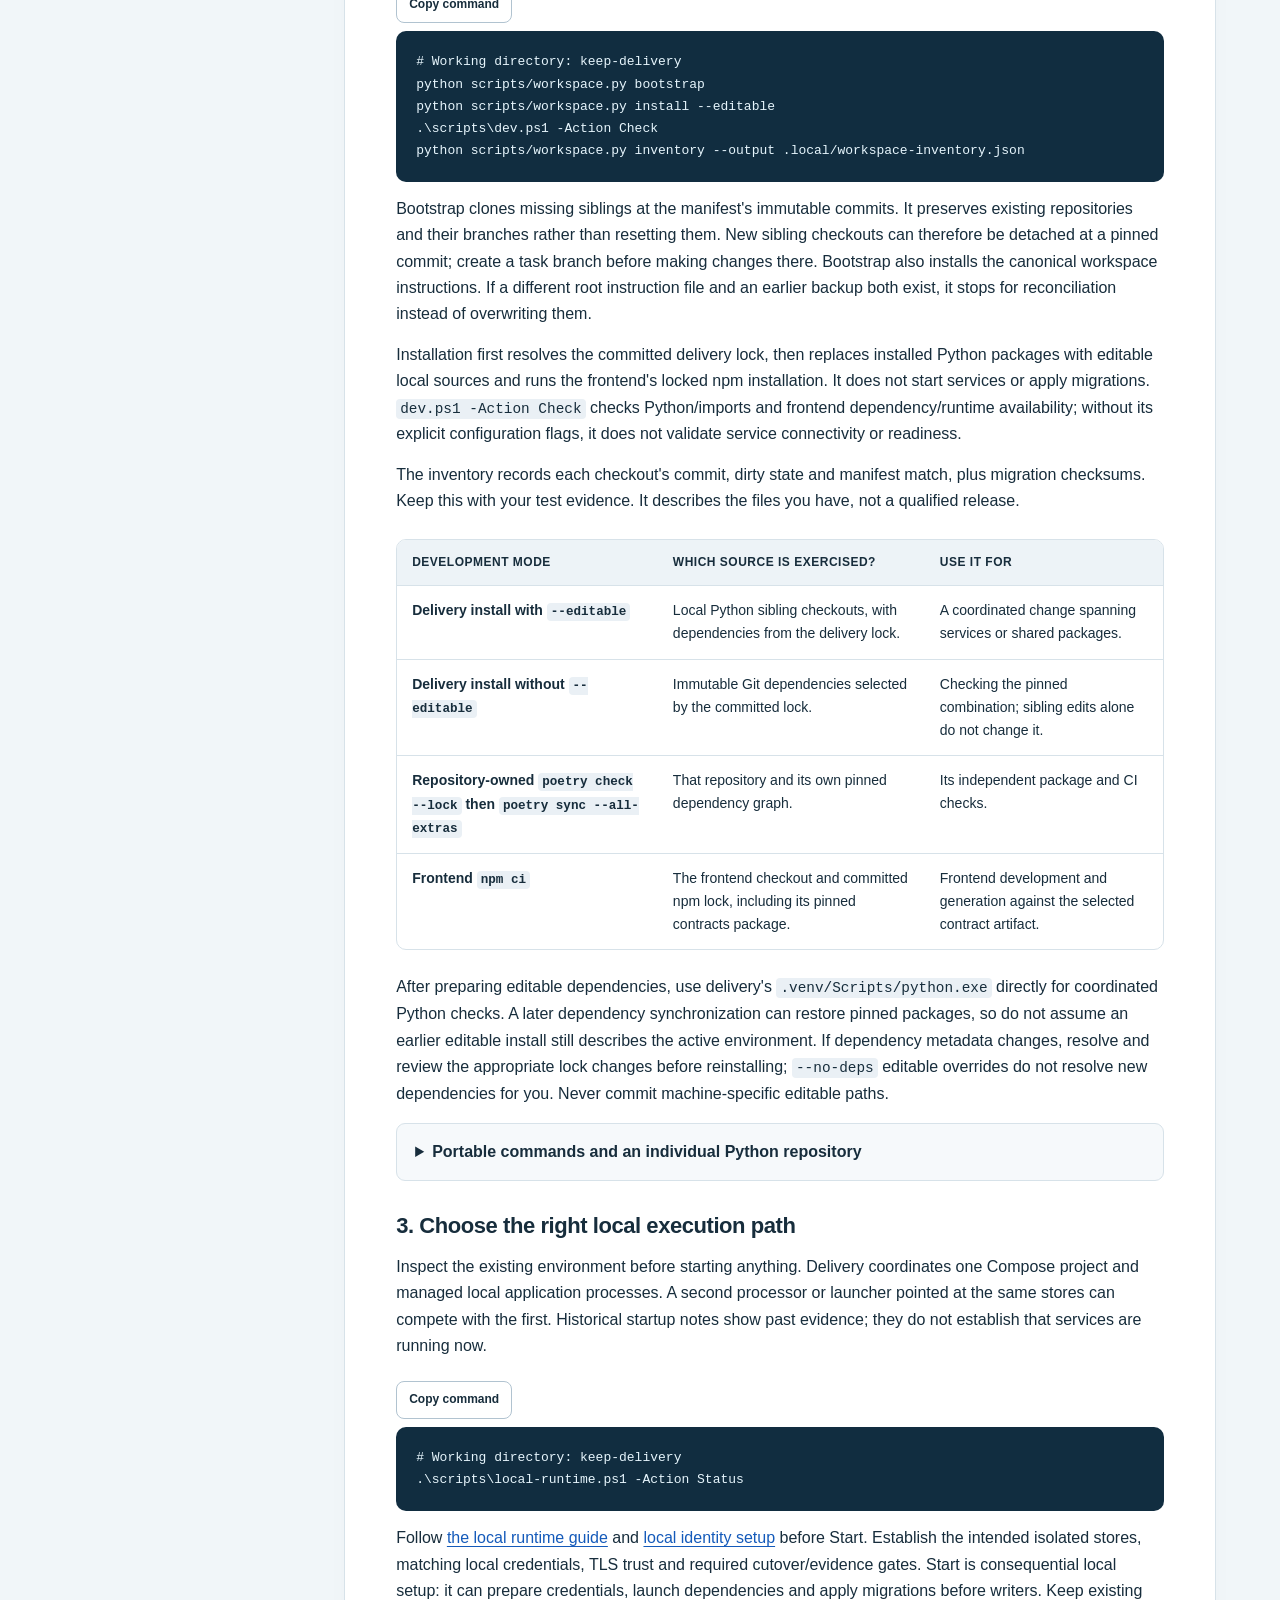
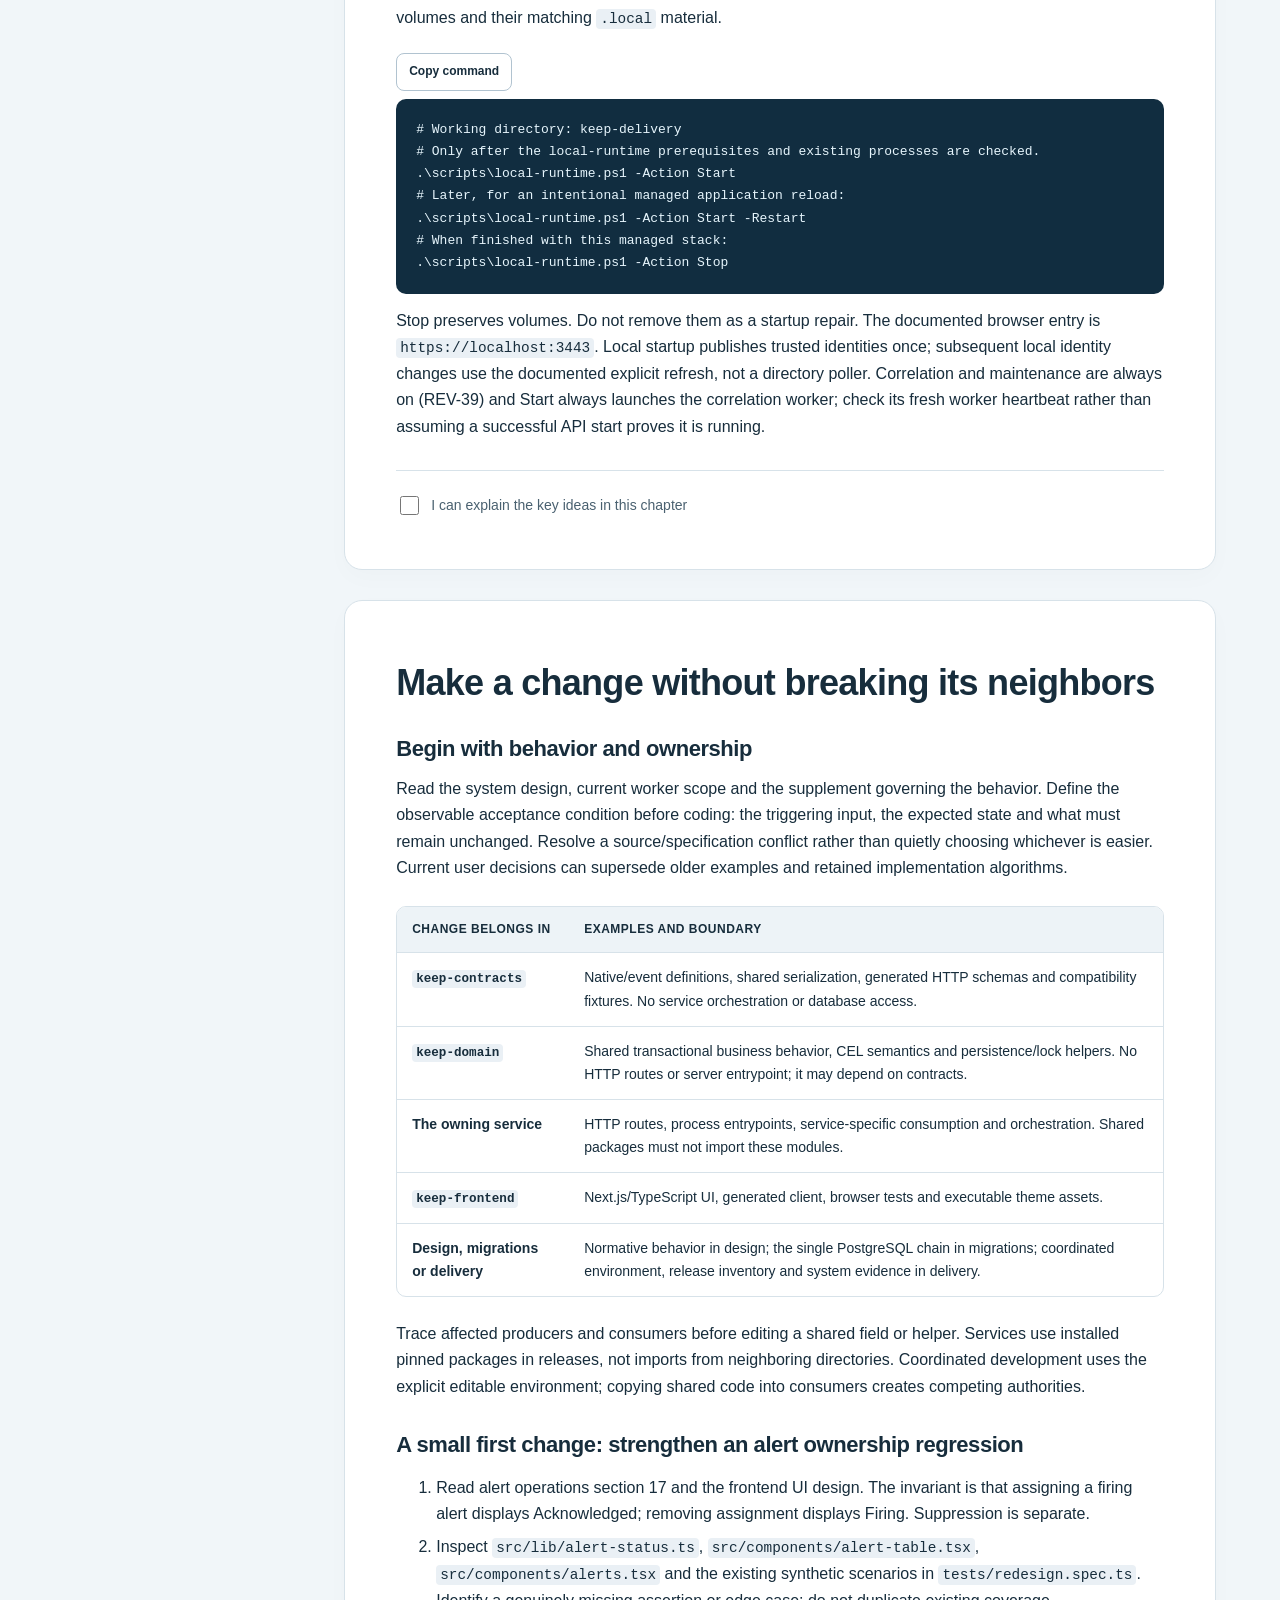
==== commit 26b18c0b: "Rename Appchi to Keep (REV-67) Rename the product, package namespace, distributions, environment var" ====
--- a/docs/developer-guide/index.html
+++ b/docs/developer-guide/index.html
@@ -1,7 +1,7 @@
 <!doctype html>
-<html lang="en"><head><meta charset="utf-8"><meta name="viewport" content="width=device-width,initial-scale=1"><meta name="description" content="Interactive Appchi developer onboarding: architecture, replay, domain behavior, development, security and operations."><title>Appchi · Developer onboarding</title><style>:root{color-scheme:light;--ink:#172d3c;--muted:#4a6170;--blue:#145aba;--teal:#007e79;--line:#d7e2e9;--paper:#fff;--wash:#f1f6f9;--nav:#102d40;font-family:Segoe UI,Arial,sans-serif;line-height:1.65;color:var(--ink);background:var(--wash)}*{box-sizing:border-box}html{scroll-behavior:auto;scroll-padding-top:24px}body{margin:0}a{overflow-wrap:anywhere;color:var(--blue);text-underline-offset:3px}a:hover{color:var(--teal)}button,input,select{font:inherit}button,select{min-height:42px;border:1px solid #b1c3d0;border-radius:8px;background:white;color:var(--ink);padding:8px 12px}button{cursor:pointer;font-weight:600}button:hover{background:#e7f4f4;border-color:var(--teal)}button:disabled{cursor:default;opacity:.45}button[aria-pressed=true]{background:var(--nav);color:white;border-color:var(--nav)}:focus-visible{outline:3px solid #ed8e13;outline-offset:4px}input[type=checkbox],input[type=radio]{width:19px;height:19px;accent-color:var(--teal);flex-shrink:0}select{width:100%;max-width:650px}label{display:block}input[type=search]{width:100%;min-width:0;border-radius:8px;border:1px solid #91aebf;padding:10px;font-size:16px}.skip{position:fixed;left:16px;top:-80px;background:white;padding:10px;z-index:10}.skip:focus{top:12px}.layout{display:grid;grid-template-columns:280px minmax(0,1fr);max-width:1800px;margin:auto}.sidebar{position:sticky;top:0;height:100vh;overflow:auto;background:var(--nav);color:#e5eef5;padding:30px 24px}.brand{font-weight:800;font-size:30px;letter-spacing:-1px}.brand span{color:#69d8c6}.sidebar .subtitle{font-size:13px;color:#b8cddd;margin:0 0 24px}.sidebar a{color:#d9e9f4;text-decoration:none;display:block;padding:7px 0;font-size:14px}.sidebar a:hover{color:white;text-decoration:underline}.sidebar label{font-size:13px;margin-bottom:5px}.sidebar nav{margin:20px 0}.nav-group{font-size:11px;font-weight:700;text-transform:uppercase;letter-spacing:1.5px;color:#81b9cd;margin:20px 0 5px}.sidebar progress{width:100%;height:8px;accent-color:#6fdbc4}.sidebar small{display:block;color:#c2d2dd;font-size:12px}.sidebar #reset-progress{font-size:12px;background:transparent;color:#d9e9f4;margin-top:12px;border-color:#628397}.search-status{font-size:12px}.sidebar #search-results{padding:10px;background:#20455b;border-radius:8px;max-height:230px;overflow:auto}.sidebar #search-results a{font-size:13px}main{min-width:0;padding:40px clamp(20px,5vw,80px) 80px;max-width:1280px}main>section{background:var(--paper);padding:clamp(24px,4vw,52px);border:1px solid var(--line);border-radius:18px;margin-bottom:30px;box-shadow:0 8px 24px #14344905;scroll-margin-top:24px}h1,h2,h3,h4{line-height:1.2;letter-spacing:-.02em}h1{font-size:clamp(34px,4vw,54px);max-width:830px;margin:18px 0 24px}h2{font-size:clamp(27px,3vw,36px);margin:8px 0 24px}h3{font-size:22px;margin:32px 0 14px}h4{font-size:20px;margin:8px 0 14px}p{margin:14px 0}li{margin:7px 0}.eyebrow{color:var(--teal);font-size:12px;letter-spacing:1.5px;text-transform:uppercase;font-weight:800}.lead{font-size:20px;color:var(--muted)}.callout,.result-note{border-left:4px solid var(--teal);padding:16px 20px;background:#edf8f5;border-radius:0 10px 10px 0}.callout p:first-child{margin-top:0}.callout p:last-child{margin-bottom:0}.interactive{background:var(--wash);border:1px solid var(--line);border-radius:14px;padding:24px;margin:26px 0}.interactive>h3:first-child{margin-top:0}.interactive>label{font-weight:600;margin:14px 0 6px}.controls{display:flex;gap:8px;margin-top:20px}.wrap{flex-wrap:wrap}.repo-buttons{display:flex;flex-wrap:wrap;gap:8px;margin:20px 0}.repo-buttons button{font-size:13px}.repo-detail{background:white;border:1px solid var(--line);padding:22px;border-radius:12px;margin-top:18px}.architecture-map{border-radius:14px;background:#eaf2f7;padding:18px}.lane{display:flex;align-items:center;gap:10px;flex-wrap:wrap;padding:14px;border-bottom:1px solid #c7d6e0}.lane:last-child{border:0}.lane>span,.lane>strong{font-size:13px}.lane button{font-size:14px}.pipeline-stages{list-style:none;display:flex;flex-wrap:wrap;gap:6px;padding:0;margin:22px 0}.pipeline-stages li{font-size:12px;border-radius:20px;padding:5px 10px;border:1px solid #bacdd8;background:white}.pipeline-stages li.current{color:white;background:var(--teal);font-weight:700}.result-panel{background:white;border:1px solid var(--line);border-radius:12px;padding:22px}.facts,.state-grid{display:grid;grid-template-columns:repeat(2,minmax(0,1fr));gap:12px;margin:20px 0}.facts>div,.state-grid>div{border:1px solid var(--line);background:white;padding:12px;border-radius:8px}.facts dt,.state-grid span{display:block;font-size:12px;text-transform:uppercase;letter-spacing:.6px;color:var(--muted)}.facts dd{margin:4px 0 0;font-weight:600}.state-grid strong{display:block;margin-top:4px}dt{font-weight:700;margin-top:14px}dd{margin:4px 0 20px}.table-scroll{overflow:auto;margin:24px 0;border:1px solid var(--line);border-radius:10px}table{border-collapse:collapse;width:100%;font-size:14px}th,td{padding:13px 15px;text-align:left;vertical-align:top;border-bottom:1px solid var(--line)}th{background:#edf3f7;font-size:12px;text-transform:uppercase;letter-spacing:.5px}tr:last-child td{border:0}td:first-child{font-weight:600}td code{overflow-wrap:anywhere}code{font-family:Consolas,monospace;font-size:.9em;background:#eaf0f5;padding:2px 4px;border-radius:4px;overflow-wrap:anywhere}pre{overflow:auto;background:#112d40;color:#e6f5fc;padding:20px;border-radius:10px;font-size:13px;line-height:1.7;margin-top:8px}pre code{background:none;padding:0;font-size:inherit;overflow-wrap:normal}.copy{font-size:12px;min-height:32px;margin-top:8px}.sources{font-size:12px;color:var(--muted);border-top:1px solid var(--line);padding-top:18px;margin-top:26px}.sources a{display:inline}details{background:#f6f9fb;border:1px solid var(--line);border-radius:9px;padding:15px 18px;margin:16px 0}summary{font-weight:600;cursor:pointer}details[open] summary{margin-bottom:14px}.completion{display:flex;align-items:center;gap:9px;border-top:1px solid var(--line);padding-top:22px;margin-top:30px;font-size:14px;color:var(--muted)}.quiz{border:1px solid var(--line);border-radius:12px;padding:22px;margin:18px 0}.quiz fieldset{border:0;padding:0;margin:0 0 14px}.quiz legend{font-weight:700;margin-bottom:12px}.quiz label{display:flex;align-items:flex-start;gap:8px;border:1px solid var(--line);border-radius:8px;padding:12px;margin:8px 0;font-size:14px}.feedback:empty{display:none}.feedback{font-size:14px;padding:14px;background:#fff3dd;border-radius:8px}.feedback[data-correct=true]{background:#e5f6ec}.footer{font-size:12px;color:var(--muted);padding:0 12px}.noscript{background:#fff0d8;padding:16px;border-radius:10px}.sr-only{position:absolute;width:1px;height:1px;padding:0;margin:-1px;overflow:hidden;clip:rect(0,0,0,0);white-space:nowrap;border:0}@media(max-width:1050px){.layout{grid-template-columns:230px minmax(0,1fr)}.sidebar{padding:24px 18px}main{padding:24px 20px}.facts,.state-grid{grid-template-columns:1fr 1fr}}@media(max-width:760px){html{scroll-behavior:auto}.layout{display:block}.sidebar{position:static;height:auto;padding:24px}.sidebar nav{display:grid;grid-template-columns:1fr 1fr;gap:0 16px}.nav-group{grid-column:1/-1}.sidebar .progress-area{max-width:480px}main{padding:18px 12px}main>section{padding:24px 19px;border-radius:12px}.interactive{padding:17px}.facts,.state-grid{grid-template-columns:1fr}.controls{flex-wrap:wrap}h1{font-size:36px}h2{font-size:28px}.table-scroll{font-size:13px}td,th{min-width:135px;padding:10px}button,select{font-size:16px}.lane{padding:10px 0}pre{padding:14px;font-size:12px}.quiz{padding:15px}.quiz label{font-size:14px}}@media(prefers-reduced-motion:reduce){html{scroll-behavior:auto}}@media print{.sidebar,.skip,.controls,.repo-buttons,.completion,.copy,.quiz button{display:none!important}.layout{display:block}main{padding:0;max-width:none}main>section{border:0;box-shadow:none;padding:12px 0;break-before:page}.interactive{break-inside:avoid}body{background:white;font-size:10pt}a{color:inherit}pre{white-space:pre-wrap;color:black;background:#eee}h1{font-size:30pt}h2{font-size:22pt}}
+<html lang="en"><head><meta charset="utf-8"><meta name="viewport" content="width=device-width,initial-scale=1"><meta name="description" content="Interactive Keep developer onboarding: architecture, replay, domain behavior, development, security and operations."><title>Keep · Developer onboarding</title><style>:root{color-scheme:light;--ink:#172d3c;--muted:#4a6170;--blue:#145aba;--teal:#007e79;--line:#d7e2e9;--paper:#fff;--wash:#f1f6f9;--nav:#102d40;font-family:Segoe UI,Arial,sans-serif;line-height:1.65;color:var(--ink);background:var(--wash)}*{box-sizing:border-box}html{scroll-behavior:auto;scroll-padding-top:24px}body{margin:0}a{overflow-wrap:anywhere;color:var(--blue);text-underline-offset:3px}a:hover{color:var(--teal)}button,input,select{font:inherit}button,select{min-height:42px;border:1px solid #b1c3d0;border-radius:8px;background:white;color:var(--ink);padding:8px 12px}button{cursor:pointer;font-weight:600}button:hover{background:#e7f4f4;border-color:var(--teal)}button:disabled{cursor:default;opacity:.45}button[aria-pressed=true]{background:var(--nav);color:white;border-color:var(--nav)}:focus-visible{outline:3px solid #ed8e13;outline-offset:4px}input[type=checkbox],input[type=radio]{width:19px;height:19px;accent-color:var(--teal);flex-shrink:0}select{width:100%;max-width:650px}label{display:block}input[type=search]{width:100%;min-width:0;border-radius:8px;border:1px solid #91aebf;padding:10px;font-size:16px}.skip{position:fixed;left:16px;top:-80px;background:white;padding:10px;z-index:10}.skip:focus{top:12px}.layout{display:grid;grid-template-columns:280px minmax(0,1fr);max-width:1800px;margin:auto}.sidebar{position:sticky;top:0;height:100vh;overflow:auto;background:var(--nav);color:#e5eef5;padding:30px 24px}.brand{font-weight:800;font-size:30px;letter-spacing:-1px}.brand span{color:#69d8c6}.sidebar .subtitle{font-size:13px;color:#b8cddd;margin:0 0 24px}.sidebar a{color:#d9e9f4;text-decoration:none;display:block;padding:7px 0;font-size:14px}.sidebar a:hover{color:white;text-decoration:underline}.sidebar label{font-size:13px;margin-bottom:5px}.sidebar nav{margin:20px 0}.nav-group{font-size:11px;font-weight:700;text-transform:uppercase;letter-spacing:1.5px;color:#81b9cd;margin:20px 0 5px}.sidebar progress{width:100%;height:8px;accent-color:#6fdbc4}.sidebar small{display:block;color:#c2d2dd;font-size:12px}.sidebar #reset-progress{font-size:12px;background:transparent;color:#d9e9f4;margin-top:12px;border-color:#628397}.search-status{font-size:12px}.sidebar #search-results{padding:10px;background:#20455b;border-radius:8px;max-height:230px;overflow:auto}.sidebar #search-results a{font-size:13px}main{min-width:0;padding:40px clamp(20px,5vw,80px) 80px;max-width:1280px}main>section{background:var(--paper);padding:clamp(24px,4vw,52px);border:1px solid var(--line);border-radius:18px;margin-bottom:30px;box-shadow:0 8px 24px #14344905;scroll-margin-top:24px}h1,h2,h3,h4{line-height:1.2;letter-spacing:-.02em}h1{font-size:clamp(34px,4vw,54px);max-width:830px;margin:18px 0 24px}h2{font-size:clamp(27px,3vw,36px);margin:8px 0 24px}h3{font-size:22px;margin:32px 0 14px}h4{font-size:20px;margin:8px 0 14px}p{margin:14px 0}li{margin:7px 0}.eyebrow{color:var(--teal);font-size:12px;letter-spacing:1.5px;text-transform:uppercase;font-weight:800}.lead{font-size:20px;color:var(--muted)}.callout,.result-note{border-left:4px solid var(--teal);padding:16px 20px;background:#edf8f5;border-radius:0 10px 10px 0}.callout p:first-child{margin-top:0}.callout p:last-child{margin-bottom:0}.interactive{background:var(--wash);border:1px solid var(--line);border-radius:14px;padding:24px;margin:26px 0}.interactive>h3:first-child{margin-top:0}.interactive>label{font-weight:600;margin:14px 0 6px}.controls{display:flex;gap:8px;margin-top:20px}.wrap{flex-wrap:wrap}.repo-buttons{display:flex;flex-wrap:wrap;gap:8px;margin:20px 0}.repo-buttons button{font-size:13px}.repo-detail{background:white;border:1px solid var(--line);padding:22px;border-radius:12px;margin-top:18px}.architecture-map{border-radius:14px;background:#eaf2f7;padding:18px}.lane{display:flex;align-items:center;gap:10px;flex-wrap:wrap;padding:14px;border-bottom:1px solid #c7d6e0}.lane:last-child{border:0}.lane>span,.lane>strong{font-size:13px}.lane button{font-size:14px}.pipeline-stages{list-style:none;display:flex;flex-wrap:wrap;gap:6px;padding:0;margin:22px 0}.pipeline-stages li{font-size:12px;border-radius:20px;padding:5px 10px;border:1px solid #bacdd8;background:white}.pipeline-stages li.current{color:white;background:var(--teal);font-weight:700}.result-panel{background:white;border:1px solid var(--line);border-radius:12px;padding:22px}.facts,.state-grid{display:grid;grid-template-columns:repeat(2,minmax(0,1fr));gap:12px;margin:20px 0}.facts>div,.state-grid>div{border:1px solid var(--line);background:white;padding:12px;border-radius:8px}.facts dt,.state-grid span{display:block;font-size:12px;text-transform:uppercase;letter-spacing:.6px;color:var(--muted)}.facts dd{margin:4px 0 0;font-weight:600}.state-grid strong{display:block;margin-top:4px}dt{font-weight:700;margin-top:14px}dd{margin:4px 0 20px}.table-scroll{overflow:auto;margin:24px 0;border:1px solid var(--line);border-radius:10px}table{border-collapse:collapse;width:100%;font-size:14px}th,td{padding:13px 15px;text-align:left;vertical-align:top;border-bottom:1px solid var(--line)}th{background:#edf3f7;font-size:12px;text-transform:uppercase;letter-spacing:.5px}tr:last-child td{border:0}td:first-child{font-weight:600}td code{overflow-wrap:anywhere}code{font-family:Consolas,monospace;font-size:.9em;background:#eaf0f5;padding:2px 4px;border-radius:4px;overflow-wrap:anywhere}pre{overflow:auto;background:#112d40;color:#e6f5fc;padding:20px;border-radius:10px;font-size:13px;line-height:1.7;margin-top:8px}pre code{background:none;padding:0;font-size:inherit;overflow-wrap:normal}.copy{font-size:12px;min-height:32px;margin-top:8px}.sources{font-size:12px;color:var(--muted);border-top:1px solid var(--line);padding-top:18px;margin-top:26px}.sources a{display:inline}details{background:#f6f9fb;border:1px solid var(--line);border-radius:9px;padding:15px 18px;margin:16px 0}summary{font-weight:600;cursor:pointer}details[open] summary{margin-bottom:14px}.completion{display:flex;align-items:center;gap:9px;border-top:1px solid var(--line);padding-top:22px;margin-top:30px;font-size:14px;color:var(--muted)}.quiz{border:1px solid var(--line);border-radius:12px;padding:22px;margin:18px 0}.quiz fieldset{border:0;padding:0;margin:0 0 14px}.quiz legend{font-weight:700;margin-bottom:12px}.quiz label{display:flex;align-items:flex-start;gap:8px;border:1px solid var(--line);border-radius:8px;padding:12px;margin:8px 0;font-size:14px}.feedback:empty{display:none}.feedback{font-size:14px;padding:14px;background:#fff3dd;border-radius:8px}.feedback[data-correct=true]{background:#e5f6ec}.footer{font-size:12px;color:var(--muted);padding:0 12px}.noscript{background:#fff0d8;padding:16px;border-radius:10px}.sr-only{position:absolute;width:1px;height:1px;padding:0;margin:-1px;overflow:hidden;clip:rect(0,0,0,0);white-space:nowrap;border:0}@media(max-width:1050px){.layout{grid-template-columns:230px minmax(0,1fr)}.sidebar{padding:24px 18px}main{padding:24px 20px}.facts,.state-grid{grid-template-columns:1fr 1fr}}@media(max-width:760px){html{scroll-behavior:auto}.layout{display:block}.sidebar{position:static;height:auto;padding:24px}.sidebar nav{display:grid;grid-template-columns:1fr 1fr;gap:0 16px}.nav-group{grid-column:1/-1}.sidebar .progress-area{max-width:480px}main{padding:18px 12px}main>section{padding:24px 19px;border-radius:12px}.interactive{padding:17px}.facts,.state-grid{grid-template-columns:1fr}.controls{flex-wrap:wrap}h1{font-size:36px}h2{font-size:28px}.table-scroll{font-size:13px}td,th{min-width:135px;padding:10px}button,select{font-size:16px}.lane{padding:10px 0}pre{padding:14px;font-size:12px}.quiz{padding:15px}.quiz label{font-size:14px}}@media(prefers-reduced-motion:reduce){html{scroll-behavior:auto}}@media print{.sidebar,.skip,.controls,.repo-buttons,.completion,.copy,.quiz button{display:none!important}.layout{display:block}main{padding:0;max-width:none}main>section{border:0;box-shadow:none;padding:12px 0;break-before:page}.interactive{break-inside:avoid}body{background:white;font-size:10pt}a{color:inherit}pre{white-space:pre-wrap;color:black;background:#eee}h1{font-size:30pt}h2{font-size:22pt}}
 </style></head>
-<body><a class="skip" href="#start">Skip to guide</a><div class="layout"><aside class="sidebar" aria-label="Guide navigation"><div class="brand">appchi<span>.</span></div><p class="subtitle">DEVELOPER FIELD GUIDE · 2026.10</p><label for="topic-search">Find a topic</label><input id="topic-search" type="search" placeholder="Try replay or migration…" autocomplete="off"><p id="search-count" class="search-status" aria-live="polite"></p><div id="search-results" hidden></div><nav aria-label="Chapters"><p class="nav-group">Understand</p><a href="#start">00 · Start here</a>
+<body><a class="skip" href="#start">Skip to guide</a><div class="layout"><aside class="sidebar" aria-label="Guide navigation"><div class="brand">keep<span>.</span></div><p class="subtitle">DEVELOPER FIELD GUIDE · 2026.10</p><label for="topic-search">Find a topic</label><input id="topic-search" type="search" placeholder="Try replay or migration…" autocomplete="off"><p id="search-count" class="search-status" aria-live="polite"></p><div id="search-results" hidden></div><nav aria-label="Chapters"><p class="nav-group">Understand</p><a href="#start">00 · Start here</a>
 <a href="#architecture">01 · Architecture &amp; repositories</a>
 <a href="#pipeline">02 · Pipeline &amp; replay lab</a>
 <a href="#domain-model">03 · Domain state playground</a>
@@ -15,26 +15,26 @@
 <p class="nav-group">Practise</p><a href="#labs">11 · Practice &amp; quizzes</a>
 <a href="#sources">12 · Glossary &amp; sources</a></nav><div class="progress-area"><label for="reading-progress" id="reading-progress-text">Reading progress</label><progress id="reading-progress" value="0" max="11"></progress><small id="progress-storage"></small><button id="reset-progress">Reset reading progress</button></div></aside><main id="main"><noscript><p class="noscript">Enable JavaScript for the simulators, quiz feedback, topic search and local progress. The explanatory chapters and source links remain readable.</p></noscript><section id="start" data-title="Start here and learning path">
 <p class="eyebrow">Team engineering handbook · 11 October 2026</p>
-<h1>Understand Appchi.<br>Trace it. Change it safely.</h1>
-<p class="lead">An interactive onboarding guide for the developers who build and operate Appchi. Follow an alert from admission to the browser, explore where code belongs, and practise the failure boundaries before making your first change.</p>
+<h1>Understand Keep.<br>Trace it. Change it safely.</h1>
+<p class="lead">An interactive onboarding guide for the developers who build and operate Keep. Follow an alert from admission to the browser, explore where code belongs, and practise the failure boundaries before making your first change.</p>
 <div class="callout"><strong>Begin with the boundaries.</strong> PostgreSQL owns business state. Kafka carries the alert pipeline. Elasticsearch is a rebuildable search projection. Redis carries hints. Splitting repositories did not split the database or make releases independent.</div>
 <div class="learning-path"><label for="learning-track">Choose your starting focus</label><select id="learning-track"><option value="backend">Backend and domain</option><option value="frontend">Frontend and product experience</option><option value="operations">Operations and integration</option></select><div id="track-result" aria-live="polite"></div></div>
 <h2>What you should be able to do</h2>
 <ol><li>Explain what an accepted alert means and identify the two independent commits that follow.</li><li>Locate a behavior in the correct repository, then identify its producer, consumers, schema and tests.</li><li>Prepare an isolated local workspace without replacing existing data or quietly testing pinned code instead of your edits.</li><li>Preserve tenant isolation, command identity, expected revisions, lock order and replay proof in a change.</li><li>Diagnose a stale view or blocked pipeline using the responsible authority and its progress evidence.</li><li>Describe what your verification proves and what still needs integration or release qualification.</li></ol>
-<p>The labs are simplified learning models with synthetic data. They do not contact Appchi, execute the displayed commands, or constitute integration tests. The written chapters remain available without JavaScript; use an enabled browser for the interactive parts.</p>
+<p>The labs are simplified learning models with synthetic data. They do not contact Keep, execute the displayed commands, or constitute integration tests. The written chapters remain available without JavaScript; use an enabled browser for the interactive parts.</p>
 <details><summary>Suggested first-week learning sequence</summary><ol><li><strong>Orient:</strong> read the product model and architecture; explain the repository split back to a teammate.</li><li><strong>Trace:</strong> use the pipeline lab, then read the actual admission and source-consumer functions it links.</li><li><strong>Run:</strong> follow local development in an approved isolated environment and record your exact revision combination.</li><li><strong>Change:</strong> make one bounded improvement, identify affected consumers, and run its meaningful checks.</li><li><strong>Review:</strong> walk through an uncertain command and a projection outage with your onboarding partner. Finish the knowledge checks and discuss any wrong answers.</li></ol><p>This is a suggested sequence, not an estimate or a release gate. Completion checkboxes track your reading, not technical qualification.</p></details>
-<div class="sources">Start with the <a href="../../../appchi-design/specs/spec-alerts-management-system.md">system specification</a>, <a href="../../../appchi-design/specs/spec-worker-scope.md">current worker scope</a> and <a href="../client-guide/index.html">daily-user guide</a>.</div>
+<div class="sources">Start with the <a href="../../../keep-design/specs/spec-alerts-management-system.md">system specification</a>, <a href="../../../keep-design/specs/spec-worker-scope.md">current worker scope</a> and <a href="../client-guide/index.html">daily-user guide</a>.</div>
 </section>
 
 <section id="architecture" data-title="Architecture and repository explorer">
 <p class="eyebrow">01 · Structure</p><h2>One system, eleven repositories</h2>
-<p>Appchi is a multi-tenant alert management product. Monitoring sources update logical alerts; people take responsibility, leave notes and coordinate incidents. Shared CEL queries power feeds, presets and count dashboards. Rules can correlate fresh alert evidence into incidents, and maintenance can suppress qualifying activity without dropping it.</p>
-<p>The deployed application uses Python/FastAPI services and a Next.js/TypeScript frontend on OpenShift. Domain and contract packages are libraries, not services. Most runtime repositories contribute modules to the shared Python <code>appchi</code> namespace, but each module has one owner. An import path alone therefore does not tell you which checkout to edit.</p>
+<p>Keep is a multi-tenant alert management product. Monitoring sources update logical alerts; people take responsibility, leave notes and coordinate incidents. Shared CEL queries power feeds, presets and count dashboards. Rules can correlate fresh alert evidence into incidents, and maintenance can suppress qualifying activity without dropping it.</p>
+<p>The deployed application uses Python/FastAPI services and a Next.js/TypeScript frontend on OpenShift. Domain and contract packages are libraries, not services. Most runtime repositories contribute modules to the shared Python <code>keep</code> namespace, but each module has one owner. An import path alone therefore does not tell you which checkout to edit.</p>
 <div class="architecture-map" aria-label="System flow">
-<div class="lane"><span class="lane-label">Source path</span><span>v1 → fixed Global<br>v2/Grafana → Kong</span><b aria-hidden="true">→</b><button data-repo="appchi-ingestion">Ingestion API</button><b aria-hidden="true">→</b><span>Kafka received</span><b aria-hidden="true">→</b><button data-repo="appchi-processor">Processor</button></div>
+<div class="lane"><span class="lane-label">Source path</span><span>v1 → fixed Global<br>v2/Grafana → Kong</span><b aria-hidden="true">→</b><button data-repo="keep-ingestion">Ingestion API</button><b aria-hidden="true">→</b><span>Kafka received</span><b aria-hidden="true">→</b><button data-repo="keep-processor">Processor</button></div>
 <div class="lane"><span class="lane-label">Durable application</span><span>Processor → PostgreSQL<br>state + immutable replay proof</span><b aria-hidden="true">then</b><span>Kafka transaction<br>changed + input offset</span></div>
-<div class="lane"><span class="lane-label">Independent consumers</span><button data-repo="appchi-correlation">Correlation → PostgreSQL</button><span>and</span><button data-repo="appchi-indexer">Indexer + PG reconciliation → Elasticsearch</button></div>
-<div class="lane"><span class="lane-label">Human path</span><button data-repo="appchi-frontend">Browser</button><b aria-hidden="true">↔</b><button data-repo="appchi-api">Product API</button><b aria-hidden="true">↔</b><span>PostgreSQL authority<br>Elasticsearch searches<br>Redis hints + SSE/refetch</span></div>
+<div class="lane"><span class="lane-label">Independent consumers</span><button data-repo="keep-correlation">Correlation → PostgreSQL</button><span>and</span><button data-repo="keep-indexer">Indexer + PG reconciliation → Elasticsearch</button></div>
+<div class="lane"><span class="lane-label">Human path</span><button data-repo="keep-frontend">Browser</button><b aria-hidden="true">↔</b><button data-repo="keep-api">Product API</button><b aria-hidden="true">↔</b><span>PostgreSQL authority<br>Elasticsearch searches<br>Redis hints + SSE/refetch</span></div>
 </div>
 <p class="caption">Logical flow, not a network topology or replica count. Human identity uses Keycloak and trusted directory publication; source credentials use Kong. Select a service to inspect its repository below.</p>
 <div class="interactive"><h3>Repository explorer</h3><p>Select a repository to see its responsibility, starting files, dependencies and a common boundary mistake.</p><div id="repo-buttons" class="repo-buttons" aria-label="Repositories"></div><div id="repo-detail" class="repo-detail" aria-live="polite"></div></div>
@@ -47,15 +47,15 @@
 <tr><td>Can a restored database safely resume?</td><td>Recovery gates plus independently protected evidence</td><td>Restoring rows is insufficient; stale backups must not revive revoked credentials, deleted content or old sessions.</td></tr>
 </tbody></table></div>
 <h3>Dependency direction is a design constraint</h3>
-<p>Services consume pinned contract and domain packages. Domain may depend on contracts; neither imports a service route or entrypoint. Delivery can assemble all services for local and system tooling, but production services must never import delivery. Ingestion may use stateless shared helpers; it must not acquire Appchi PostgreSQL, Elasticsearch, Redis or human-identity adapter dependencies.</p>
+<p>Services consume pinned contract and domain packages. Domain may depend on contracts; neither imports a service route or entrypoint. Delivery can assemble all services for local and system tooling, but production services must never import delivery. Ingestion may use stateless shared helpers; it must not acquire Keep PostgreSQL, Elasticsearch, Redis or human-identity adapter dependencies.</p>
 <p>The repositories share one transactional schema. Do not turn a SQL invariant into a distributed protocol simply because two callers live in different repositories. Conversely, do not reach into a sibling checkout as a runtime shortcut: use documented editable installs during development and immutable dependency artifacts for release.</p>
-<div class="sources"><a href="../../../appchi-design/specs/spec-repository-layout.md">Repository contract</a> · <a href="../../qualification/verify_boundaries.py">Executable import-boundary check</a> · <a href="../../workspace/manifest.json">Pinned workspace manifest</a></div>
+<div class="sources"><a href="../../../keep-design/specs/spec-repository-layout.md">Repository contract</a> · <a href="../../qualification/verify_boundaries.py">Executable import-boundary check</a> · <a href="../../workspace/manifest.json">Pinned workspace manifest</a></div>
 </section>
 
 <section id="pipeline" data-title="Alert pipeline and replay lab">
 <p class="eyebrow">02 · Follow one delivery</p><h2>Accepted, applied and searchable are different states</h2>
 <p>There are two HTTP surfaces. The <strong>Ingestion API</strong> accepts machine-generated alerts. The <strong>Product API</strong> serves authenticated people, management commands and searches. A source payload cannot choose a tenant by inventing a tenant field or overwrite assignment and notes.</p>
-<div class="table-scroll"><table><thead><tr><th>Input</th><th>Identity and routing</th><th>Important behavior</th></tr></thead><tbody><tr><td>Native v1</td><td>Unauthenticated, fixed Global tenant; legacy operator string is source data.</td><td>Legacy severity maps error→critical, major→high, warning→warning; clear resolves. Existing known severity is preserved on clear.</td></tr><tr><td>Native v2</td><td>Authenticated immutable operator and owning tenant from trusted gateway context.</td><td>Source status suspended means firing with a source-suppression cause, not a third managed lifecycle state.</td></tr><tr><td>Grafana</td><td>Separate adapter using the managed operator routing contract.</td><td>The shared Grafana routing label is exactly <code>Appchi - {operator name}</code> with literal string value <code>true</code>.</td></tr></tbody></table></div>
+<div class="table-scroll"><table><thead><tr><th>Input</th><th>Identity and routing</th><th>Important behavior</th></tr></thead><tbody><tr><td>Native v1</td><td>Unauthenticated, fixed Global tenant; legacy operator string is source data.</td><td>Legacy severity maps error→critical, major→high, warning→warning; clear resolves. Existing known severity is preserved on clear.</td></tr><tr><td>Native v2</td><td>Authenticated immutable operator and owning tenant from trusted gateway context.</td><td>Source status suspended means firing with a source-suppression cause, not a third managed lifecycle state.</td></tr><tr><td>Grafana</td><td>Separate adapter using the managed operator routing contract.</td><td>The shared Grafana routing label is exactly <code>Keep - {operator name}</code> with literal string value <code>true</code>.</td></tr></tbody></table></div>
 <p>Version-specific logical identity is separate from delivery identity. v1 and v2 do not merge into one alert. An internal delivery UUID identifies one admission attempt across its internal retries; a new client submission receives a new UUID. Native optional <code>Idempotency-Key</code> and member <code>event_id</code> are not sender deduplication keys in the Kafka-first contract. Human command idempotency is a different mechanism.</p>
 <div class="interactive"><h3>Walk the pipeline</h3><p>Choose a scenario and advance one boundary at a time. Offset <code>n</code> is a synthetic input position. The final downstream order is illustrative; correlation and indexing use independent groups.</p><label for="pipeline-scenario">Scenario</label><select id="pipeline-scenario"><option value="happy">Successful delivery</option><option value="replay">Crash after PostgreSQL commit</option><option value="postgres">PostgreSQL unavailable after admission</option><option value="kafka">Kafka publication unconfirmed</option><option value="search">Elasticsearch unavailable</option><option value="redis">Redis hint lost</option></select><ol id="pipeline-stages" class="pipeline-stages"></ol><div id="pipeline-result" class="result-panel" aria-live="polite"></div><div class="controls"><button id="pipeline-prev">Previous step</button><button id="pipeline-next" class="primary">Next step</button><button id="pipeline-reset">Restart scenario</button></div></div>
 <h3>The two commits</h3>
@@ -66,7 +66,7 @@
 <p>A per-member <code>202</code> means validation and broker-confirmed acceptance, not PostgreSQL application, correlation completion or search visibility. Kafka retention can lose an accepted record before processing. Admission does not consult PostgreSQL for backlog or authority availability.</p>
 <p>Valid batch members publish individually, preserving result indices. All accepted gives 202; mixed results can give 207; all validation failures give 422; when valid publications all fail, 503 takes precedence. Three unconfirmed internal publish attempts return a retryable error, but publication may still have occurred. Do not describe 503 as proof that nothing entered Kafka.</p>
 <p>Some business conflicts are discovered after 202 and are terminal internal outcomes with retained diagnostics. Transient failures keep the input position for retry. Unknown internal proof and retention gaps require explicit diagnosis and fencing; “skip this record” is not a generic recovery procedure.</p>
-<div class="sources"><a href="../../../appchi-design/specs/spec-kafka-alert-pipeline.md">Pipeline contract</a> · <a href="../../../appchi-contracts/src/appchi/ingestion/keys.py">Native keys</a> · <a href="../../../appchi-ingestion/src/appchi/ingestion/kafka_admission.py">Admission code</a> · <a href="../../../appchi-processor/src/appchi/kafka_source.py">Source transaction and replay code</a></div>
+<div class="sources"><a href="../../../keep-design/specs/spec-kafka-alert-pipeline.md">Pipeline contract</a> · <a href="../../../keep-contracts/src/keep/ingestion/keys.py">Native keys</a> · <a href="../../../keep-ingestion/src/keep/ingestion/kafka_admission.py">Admission code</a> · <a href="../../../keep-processor/src/keep/kafka_source.py">Source transaction and replay code</a></div>
 </section>
 
 <section id="domain-model" data-title="Domain model and state simulator">
@@ -84,7 +84,7 @@
 <h3>Shared views are references, not snapshots of data</h3>
 <p>A preset stores name, CEL, sort and columns. Quick views, free-text search and suppression inclusion are transient. Dashboard panels reference the preset's current saved query; copies retain those references. Counts represent distinct logical alerts, exclude suppressed records and include resolved records unless CEL excludes them. Panel thresholds only change presentation.</p>
 <p>Prevent dangling references transactionally: a referenced preset cannot be deleted while a current dashboard panel uses it. Configuration history reuse creates a new validated revision instead of moving history backward. Deferred physical cleanup does not extend read-time access windows or revive previously retired content.</p>
-<div class="sources"><a href="../../../appchi-domain/src/appchi/alerts/lifecycle.py">Lifecycle functions</a> · <a href="../../../appchi-domain/src/appchi/alerts/presentation.py">Derived display status</a> · <a href="../../../appchi-design/specs/spec-maintenance-operations.md">Maintenance</a> · <a href="../../../appchi-design/specs/spec-correlation-rules.md">Correlation</a> · <a href="../../../appchi-design/specs/spec-worker-scope.md">Scope overrides</a></div>
+<div class="sources"><a href="../../../keep-domain/src/keep/alerts/lifecycle.py">Lifecycle functions</a> · <a href="../../../keep-domain/src/keep/alerts/presentation.py">Derived display status</a> · <a href="../../../keep-design/specs/spec-maintenance-operations.md">Maintenance</a> · <a href="../../../keep-design/specs/spec-correlation-rules.md">Correlation</a> · <a href="../../../keep-design/specs/spec-worker-scope.md">Scope overrides</a></div>
 </section>
 
 <section id="read-write" data-title="Commands search and live consistency">
@@ -101,12 +101,12 @@
 <p>The indexer uses Kafka hints plus bounded PostgreSQL reconciliation, external versions, tenant scan leases and refresh-visible proof. After a completed full pass, ordinary scans can use projection-version deltas; periodic full audits repair externally missing unchanged documents. Equal-version content conflicts or foreign higher external versions require operational repair. Failed indexing cannot advance its covered searchable watermark; a failed periodic audit does not block ordinary delta progress. A large note collection can exceed the configured projection document allocation: retain authority, report the failure and never truncate notes to pretend indexing succeeded.</p>
 <p>The Product API owns live publishing, Redis subscription, SSE and PostgreSQL generation reconciliation. There is no separate live worker. Losing Redis can delay hints, but connected clients reconcile and refetch. The browser must reject late responses for an old tenant, query, revision or draft and clear protected state when access is lost.</p>
 <div class="interactive"><h3>Choose a dependency failure</h3><label for="failure-select">Dependency</label><select id="failure-select"><option value="postgres">PostgreSQL</option><option value="kafka">Kafka</option><option value="search">Elasticsearch</option><option value="redis">Redis</option><option value="directory">Directory publication unavailable</option></select><div id="failure-result" class="selection-panel" aria-live="polite"></div></div>
-<div class="sources"><a href="../../../appchi-api/src/appchi/alerts/routes.py">Alert command path</a> · <a href="../../../appchi-domain/src/appchi/shared/transactions.py">Transaction helpers</a> · <a href="../../../appchi-design/specs/spec-alert-history-technical.md">Search and live contract</a> · <a href="../../../appchi-indexer/README.md">Current indexer behavior</a> · <a href="../../../appchi-frontend/src/lib/api.ts">Browser request contract</a></div>
+<div class="sources"><a href="../../../keep-api/src/keep/alerts/routes.py">Alert command path</a> · <a href="../../../keep-domain/src/keep/shared/transactions.py">Transaction helpers</a> · <a href="../../../keep-design/specs/spec-alert-history-technical.md">Search and live contract</a> · <a href="../../../keep-indexer/README.md">Current indexer behavior</a> · <a href="../../../keep-frontend/src/lib/api.ts">Browser request contract</a></div>
 </section>
 
 <section id="local-development" data-title="Local development" aria-labelledby="local-development-title">
   <h2 id="local-development-title">Prepare a local development workspace</h2>
-  <p>Develop from the parent directory containing the eleven independent Appchi repositories. Delivery supplies the coordinated Python environment, workspace inventory and local launchers; each repository still owns its source, Git history and checks. The commands below are instructions for a developer to run when their prerequisites are satisfied. They are not a record of checks executed while preparing this guide.</p>
+  <p>Develop from the parent directory containing the eleven independent Keep repositories. Delivery supplies the coordinated Python environment, workspace inventory and local launchers; each repository still owns its source, Git history and checks. The commands below are instructions for a developer to run when their prerequisites are satisfied. They are not a record of checks executed while preparing this guide.</p>
 
   <h3>1. Establish the tools and checkout state</h3>
   <p>The documented prerequisites are Python 3.13, Poetry 2.3.1, Node.js 22.17 or newer, npm and Git. Private repository access must already work through your approved Git credential helper. Docker and the documented local identity/TLS setup are additional prerequisites for the full local stack; they are not required merely to read source. Check versions without printing credentials:</p>
@@ -116,15 +116,15 @@
 node --version
 npm --version
 git --version
-git -C appchi-delivery rev-parse --show-toplevel
-git -C appchi-delivery status --short --branch
-git -C appchi-delivery diff --stat
-git -C appchi-delivery diff --cached --stat</code></pre>
+git -C keep-delivery rev-parse --show-toplevel
+git -C keep-delivery status --short --branch
+git -C keep-delivery diff --stat
+git -C keep-delivery diff --cached --stat</code></pre>
   <p>Read the root <code>AGENTS.md</code>, then the affected repository's instructions and README. Repeat the Git inspection for every repository you will change, including untracked files. Preserve existing work. Matching branch names do not establish compatible revisions, and an existing directory is not proof of an independent checkout.</p>
 
   <h3>2. Bootstrap and install the coordinated environment</h3>
-  <p>For a new workspace, first obtain the delivery checkout through the organization's approved repository access. Run the following from <code>appchi-delivery</code>, located directly under the intended workspace root:</p>
-  <pre><code class="language-powershell"># Working directory: appchi-delivery
+  <p>For a new workspace, first obtain the delivery checkout through the organization's approved repository access. Run the following from <code>keep-delivery</code>, located directly under the intended workspace root:</p>
+  <pre><code class="language-powershell"># Working directory: keep-delivery
 python scripts/workspace.py bootstrap
 python scripts/workspace.py install --editable
 .\scripts\dev.ps1 -Action Check
@@ -157,10 +157,10 @@
 
   <h3>3. Choose the right local execution path</h3>
   <p>Inspect the existing environment before starting anything. Delivery coordinates one Compose project and managed local application processes. A second processor or launcher pointed at the same stores can compete with the first. Historical startup notes show past evidence; they do not establish that services are running now.</p>
-  <pre><code class="language-powershell"># Working directory: appchi-delivery
+  <pre><code class="language-powershell"># Working directory: keep-delivery
 .\scripts\local-runtime.ps1 -Action Status</code></pre>
   <p>Follow <a href="../local-runtime.md">the local runtime guide</a> and <a href="../local-keycloak.md">local identity setup</a> before Start. Establish the intended isolated stores, matching local credentials, TLS trust and required cutover/evidence gates. Start is consequential local setup: it can prepare credentials, launch dependencies and apply migrations before writers. Keep existing volumes and their matching <code>.local</code> material.</p>
-  <pre><code class="language-powershell"># Working directory: appchi-delivery
+  <pre><code class="language-powershell"># Working directory: keep-delivery
 # Only after the local-runtime prerequisites and existing processes are checked.
 .\scripts\local-runtime.ps1 -Action Start
 # Later, for an intentional managed application reload:
@@ -177,10 +177,10 @@
   <div class="table-scroll"><table>
     <thead><tr><th>Change belongs in</th><th>Examples and boundary</th></tr></thead>
     <tbody>
-      <tr><td><code>appchi-contracts</code></td><td>Native/event definitions, shared serialization, generated HTTP schemas and compatibility fixtures. No service orchestration or database access.</td></tr>
-      <tr><td><code>appchi-domain</code></td><td>Shared transactional business behavior, CEL semantics and persistence/lock helpers. No HTTP routes or server entrypoint; it may depend on contracts.</td></tr>
+      <tr><td><code>keep-contracts</code></td><td>Native/event definitions, shared serialization, generated HTTP schemas and compatibility fixtures. No service orchestration or database access.</td></tr>
+      <tr><td><code>keep-domain</code></td><td>Shared transactional business behavior, CEL semantics and persistence/lock helpers. No HTTP routes or server entrypoint; it may depend on contracts.</td></tr>
       <tr><td>The owning service</td><td>HTTP routes, process entrypoints, service-specific consumption and orchestration. Shared packages must not import these modules.</td></tr>
-      <tr><td><code>appchi-frontend</code></td><td>Next.js/TypeScript UI, generated client, browser tests and executable theme assets.</td></tr>
+      <tr><td><code>keep-frontend</code></td><td>Next.js/TypeScript UI, generated client, browser tests and executable theme assets.</td></tr>
       <tr><td>Design, migrations or delivery</td><td>Normative behavior in design; the single PostgreSQL chain in migrations; coordinated environment, release inventory and system evidence in delivery.</td></tr>
     </tbody>
   </table></div>
@@ -194,33 +194,33 @@
     <li>Run the targeted browser file in the isolated synthetic test environment below. If it exposes a defect, implement the smallest correction consistent with the invariant and rerun that scenario.</li>
     <li>Review the rendered result and diff. Run affected frontend checks, then describe precisely whether you added coverage, changed behavior, or both. This exercise does not authorize a production release.</li>
   </ol>
-  <pre><code class="language-powershell"># Working directory: appchi-frontend
+  <pre><code class="language-powershell"># Working directory: keep-frontend
 # Existing installed Chrome, prepared npm dependencies, test port available.
-# Ensure APPCHI_REAL_BROWSER_DATABASE_ADMIN_URL is not set for this run.
+# Ensure KEEP_REAL_BROWSER_DATABASE_ADMIN_URL is not set for this run.
 $env:PLAYWRIGHT_CHANNEL = 'chrome'
-$env:APPCHI_NEXT_DIST_DIR = '.next-onboarding-check'
+$env:KEEP_NEXT_DIST_DIR = '.next-onboarding-check'
 npm test -- tests/redesign.spec.ts
-Remove-Item Env:APPCHI_NEXT_DIST_DIR
+Remove-Item Env:KEEP_NEXT_DIST_DIR
 Remove-Item Env:PLAYWRIGHT_CHANNEL</code></pre>
   <p>Preserve and restore any pre-existing environment values instead of discarding them. The ordinary Playwright configuration uses port 3100 and can reuse an existing server; check what owns that port before the run. A separate build directory avoids overwriting the ordinary server's output, but does not provide a separate port by itself.</p>
 
   <h3>Regenerate contracts in dependency order</h3>
   <p>For an HTTP change, update the owning Product API or Ingestion API source first. The delivery generator imports those installed applications and writes separate producer OpenAPI documents plus the aggregate into contracts. It also generates event schemas from the shared event models. Use the editable environment when the intended producers are local modified sources:</p>
-  <pre><code class="language-powershell"># Working directory: appchi-delivery
+  <pre><code class="language-powershell"># Working directory: keep-delivery
 .venv/Scripts/python.exe qualification/generate_contracts.py
 .venv/Scripts/python.exe qualification/check_contracts.py
 .venv/Scripts/python.exe qualification/verify_boundaries.py
-git -C ../appchi-contracts diff -- schemas</code></pre>
-  <p>Review changed schemas as compatibility changes. Never patch only a generated file. Commit the contract authority and advance affected immutable dependency references and locks in dependency order. Frontend generation reads its installed <code>@appchi/contracts</code> package, not the sibling schemas directory. After updating its package reference and lock through the normal package workflow:</p>
-  <pre><code class="language-powershell"># Working directory: appchi-frontend
+git -C ../keep-contracts diff -- schemas</code></pre>
+  <p>Review changed schemas as compatibility changes. Never patch only a generated file. Commit the contract authority and advance affected immutable dependency references and locks in dependency order. Frontend generation reads its installed <code>@keep/contracts</code> package, not the sibling schemas directory. After updating its package reference and lock through the normal package workflow:</p>
+  <pre><code class="language-powershell"># Working directory: keep-frontend
 npm ci
 npm run generate
 git diff -- src/lib/generated.ts</code></pre>
   <p>Complete affected consumer tests before advancing delivery's workspace manifest and lock. Record prerequisite commits, merge order and the tested combination. Several repository PRs do not form an atomic release; compatibility must cover the supported mixed state or the documented coordinated cutover.</p>
 
   <details><summary>When a change needs PostgreSQL schema work</summary>
-    <p>Use only <code>appchi-migrations</code>. Inspect the current chain before selecting a new number:</p>
-    <pre><code class="language-powershell"># Working directory: appchi-migrations; locked dependencies already installed
+    <p>Use only <code>keep-migrations</code>. Inspect the current chain before selecting a new number:</p>
+    <pre><code class="language-powershell"># Working directory: keep-migrations; locked dependencies already installed
 poetry run alembic history
 poetry run alembic heads</code></pre>
     <p>These commands do not connect to PostgreSQL. Preserve published SQL bytes, checksums and numbering gaps; corrections use a new forward migration and one linear chain. Follow the migration README for the wrapper, SQL file and new checksum. Runtime services never migrate on startup. Migration execution needs its dedicated identity before dependent writers and any documented offline prerequisites; a new application image alone cannot make an incompatible rollback safe.</p>
@@ -244,18 +244,18 @@
     </tbody>
   </table></div>
   <p>Delivery also exposes the following wrappers after its Python and frontend dependencies are prepared. Each begins with the development import/runtime check:</p>
-  <pre><code class="language-powershell"># Working directory: appchi-delivery
+  <pre><code class="language-powershell"># Working directory: keep-delivery
 .\scripts\verify.ps1 -Suite Unit
 .\scripts\verify.ps1 -Suite Build
 .\scripts\verify.ps1 -Suite Browser -BrowserChannel chrome</code></pre>
 
   <h3>Separate synthetic browser coverage from real integration</h3>
   <p>The ordinary browser suite intercepts API traffic with synthetic fixtures. It is useful for rendering, navigation, forms, conflicts and visible permission states. It does not establish real authorization, database transactions, search consistency, Kafka processing or company service compatibility. Inspect the relevant desktop/narrow behavior and actual user interaction, not just a successful build.</p>
-  <p>The opt-in real browser fixture uses an actual HTTPS frontend, API and a disposable PostgreSQL database. It requires <code>APPCHI_REAL_BROWSER_DATABASE_ADMIN_URL</code> for an isolated cluster whose identity can create and drop test databases, prepared delivery dependencies and a supported browser. Supply that binding through the local secret/configuration process before running:</p>
-  <pre><code class="language-powershell"># Working directory: appchi-delivery
+  <p>The opt-in real browser fixture uses an actual HTTPS frontend, API and a disposable PostgreSQL database. It requires <code>KEEP_REAL_BROWSER_DATABASE_ADMIN_URL</code> for an isolated cluster whose identity can create and drop test databases, prepared delivery dependencies and a supported browser. Supply that binding through the local secret/configuration process before running:</p>
+  <pre><code class="language-powershell"># Working directory: keep-delivery
 # Prerequisite: explicitly supplied isolated disposable PostgreSQL admin binding.
 .\scripts\verify.ps1 -Suite BrowserReal -BrowserChannel chrome
-# Separate integration suite; requires APPCHI_TEST_DATABASE_URL.
+# Separate integration suite; requires KEEP_TEST_DATABASE_URL.
 .\scripts\verify.ps1 -Suite Database</code></pre>
   <p>The Database suite applies migrations and writes synthetic records to its configured isolated test database. Real browser evidence still does not qualify real Keycloak sign-in or the complete Kafka/search pipeline. The local-runtime browser configuration exercises a different, explicitly opt-in environment; follow its runbook instead of interchanging these tests.</p>
 
@@ -265,35 +265,35 @@
   <p>For handoff, record affected repositories and exact revisions, local modifications or editable overrides, commands and working directories, outcomes, screenshots where relevant, and skipped checks with their missing prerequisite. Distinguish an assertion failure from an unavailable service. Keep runtime evidence in delivery and normative behavior in design. Passing tests on one local combination does not qualify another set of dependency pins, production capacity or deployment readiness.</p>
 
   <div class="sources">
-    <p>Sources: <a href="../repository-workspace.md">workspace setup</a>; <a href="../../scripts/workspace.py">workspace command implementation</a>; <a href="../../scripts/dev.ps1">development launcher</a>; <a href="../../scripts/verify.ps1">verification wrapper</a>; <a href="../local-runtime.md">local runtime</a>; <a href="../../qualification/generate_contracts.py">contract generation</a>; <a href="../../.github/workflows/checks.yml">delivery CI</a>; <a href="../../../appchi-frontend/package.json">frontend scripts</a>; <a href="../../../appchi-frontend/playwright.config.ts">browser configuration</a>; <a href="../../../appchi-frontend/.github/workflows/checks.yml">frontend CI</a>; <a href="../../../appchi-migrations/README.md">migration procedure</a>; <a href="../../../appchi-design/specs/spec-repository-layout.md">repository boundaries</a>; <a href="../../../appchi-design/specs/spec-worker-scope.md">current worker scope</a>.</p>
+    <p>Sources: <a href="../repository-workspace.md">workspace setup</a>; <a href="../../scripts/workspace.py">workspace command implementation</a>; <a href="../../scripts/dev.ps1">development launcher</a>; <a href="../../scripts/verify.ps1">verification wrapper</a>; <a href="../local-runtime.md">local runtime</a>; <a href="../../qualification/generate_contracts.py">contract generation</a>; <a href="../../.github/workflows/checks.yml">delivery CI</a>; <a href="../../../keep-frontend/package.json">frontend scripts</a>; <a href="../../../keep-frontend/playwright.config.ts">browser configuration</a>; <a href="../../../keep-frontend/.github/workflows/checks.yml">frontend CI</a>; <a href="../../../keep-migrations/README.md">migration procedure</a>; <a href="../../../keep-design/specs/spec-repository-layout.md">repository boundaries</a>; <a href="../../../keep-design/specs/spec-worker-scope.md">current worker scope</a>.</p>
   </div>
 </section>
 
 <section id="identity-security" data-title="Identity &amp; security" aria-labelledby="identity-security-title">
   <h2 id="identity-security-title">Identity, authorization and security boundaries</h2>
-  <p>Appchi separates the question “Who is this person?” from “What may this person do here?” Keycloak authenticates human users. The Product API authorizes their requests using a valid application session, trusted directory evidence and current Appchi grants. A successful login alone does not give access to every tenant, and hiding a frontend button never replaces a server-side permission check.</p>
+  <p>Keep separates the question “Who is this person?” from “What may this person do here?” Keycloak authenticates human users. The Product API authorizes their requests using a valid application session, trusted directory evidence and current Keep grants. A successful login alone does not give access to every tenant, and hiding a frontend button never replaces a server-side permission check.</p>
 
   <h3>Follow a human request across the boundary</h3>
   <ol>
     <li>The browser starts at <code>/auth/login</code>. The API creates a one-use login transaction and redirects to the configured Keycloak issuer.</li>
-    <li>The user enters credentials on Keycloak's Appchi theme. The theme submits to Keycloak; Appchi does not introduce its own password endpoint.</li>
+    <li>The user enters credentials on Keycloak's Keep theme. The theme submits to Keycloak; Keep does not introduce its own password endpoint.</li>
     <li>The API handles the authorization-code callback using PKCE, validates the transaction and identity evidence, and creates an opaque application session. OAuth tokens stay on the server.</li>
     <li>For each protected request, the API combines that session with the accepted directory checkpoint and current grants. Mutations recheck authorization through their commit boundary; live subscriptions enforce the same tenant access.</li>
   </ol>
   <p>The application origin serves the UI, <code>/api</code> and <code>/auth</code>. Environment configuration supplies exact callback URLs, issuer, trust and client credentials. The browser's protected cookie, same-origin checks and CSRF protection are part of the contract. Do not place tokens in browser storage, invent an alternate issuer from user input, or bypass OIDC to simplify a local test.</p>
 
   <h3>Directory evidence and tenant roles</h3>
-  <p>Company LDAP remains authoritative for people and nested teams. Immutable directory identities bind accounts and grants; display names and email addresses are not identities. Appchi grants combine direct and team membership using the highest role: <code>view</code>, <code>edit</code>, then <code>admin</code>. Assignment gives responsibility, not permission. Global is a fixed tenant with its own universal eligible-user edit policy; tenant administration and global administration remain distinct.</p>
+  <p>Company LDAP remains authoritative for people and nested teams. Immutable directory identities bind accounts and grants; display names and email addresses are not identities. Keep grants combine direct and team membership using the highest role: <code>view</code>, <code>edit</code>, then <code>admin</code>. Assignment gives responsibility, not permission. Global is a fixed tenant with its own universal eligible-user edit policy; tenant administration and global administration remain distinct.</p>
   <p><strong>Current scope uses explicit trusted publication.</strong> There is no continuously polling directory worker and no current five-minute propagation promise. Complete bootstrap or manual publication supplies trusted identity evidence. Existing eligible users may continue from the last trusted checkpoint without an age cutoff, while known revocations, current grant changes, logout and session expiry still apply. A first-time identity without required evidence cannot be admitted by guessing membership from a token or username.</p>
   <details>
     <summary>Why partial identity refreshes cannot replace the trusted view</summary>
-    <p>A directory timeout is not proof that a person left every team. Publication separates complete positive evidence from independently verified negative facts and prevents older observations overwriting newer ones. Unknown or incomplete evidence can block a new grant or admission without stripping existing valid access. Read <code>appchi.identity.publication</code> for the transaction and generation checks before changing this behavior.</p>
+    <p>A directory timeout is not proof that a person left every team. Publication separates complete positive evidence from independently verified negative facts and prevents older observations overwriting newer ones. Unknown or incomplete evidence can block a new grant or admission without stripping existing valid access. Read <code>keep.identity.publication</code> for the transaction and generation checks before changing this behavior.</p>
     <p>Isolated development can use native Keycloak users and groups with immutable UUIDs, normal OIDC and explicit publication. That exception removes the local LDAP dependency; it does not qualify company LDAP integration or create a login bypass. Session expiry and restore gates still apply.</p>
   </details>
 
   <h3>Tenant isolation belongs in every data path</h3>
   <p>Authorization selects the accessible tenant before listing, searching or counting. Nested resource IDs, selectors, cursors and subscription targets must belong to that tenant. An inaccessible resource uses the non-disclosing unavailable response; insufficient write permission on a visible resource is a different error.</p>
-  <p>PostgreSQL row-level security adds a database boundary for the API role. The shared transaction helper sets transaction-local <code>appchi.tenant_id</code>; tenant policies check it for reads and writes. Use the existing helper and the appropriate runtime identity. Worker privileges are deliberately different because workers process multiple tenants, so domain queries and composite tenant references remain essential. A passing test under a privileged database login is not evidence that API-role isolation works.</p>
+  <p>PostgreSQL row-level security adds a database boundary for the API role. The shared transaction helper sets transaction-local <code>keep.tenant_id</code>; tenant policies check it for reads and writes. Use the existing helper and the appropriate runtime identity. Worker privileges are deliberately different because workers process multiple tenants, so domain queries and composite tenant references remain essential. A passing test under a privileged database login is not evidence that API-role isolation works.</p>
   <p>For an authorization change, cover at least the permitted action, an insufficient role, a cross-tenant reference and permission loss during a concurrent command. Include counts, errors and live hints in the review: a hidden name or count can still disclose another tenant's data.</p>
 
   <h3>Human credentials and ingestion credentials are different</h3>
@@ -302,11 +302,11 @@
     <tbody>
       <tr><td>Product API</td><td>Human session plus directory evidence and product grants.</td><td>An operator key cannot grant product permissions.</td></tr>
       <tr><td>Native v1</td><td>Unauthenticated admission to fixed Global.</td><td>A payload cannot choose another tenant.</td></tr>
-      <tr><td>Native v2 / Grafana</td><td>Kong key validation, Appchi policy and trusted private routing.</td><td>The operator's owning tenant is immutable; public payload fields cannot override it.</td></tr>
+      <tr><td>Native v2 / Grafana</td><td>Kong key validation, Keep policy and trusted private routing.</td><td>The operator's owning tenant is immutable; public payload fields cannot override it.</td></tr>
     </tbody>
   </table></div>
-  <p>The Product API owns synchronous operator provisioning against Kong and Grafana. A failed request can leave durable partial progress; it is not proof of rollback. Retry the recorded operation with its existing identity and revision. All-serving-member proof, credential generations and revocation fences prevent an obsolete key becoming valid again. Ingestion itself receives only its Kafka and private transport bindings; it has no Appchi PostgreSQL, Elasticsearch or Redis dependency.</p>
-  <div class="sources"><strong>Sources:</strong> <a href="../../../appchi-design/specs/spec-identity-configuration.md">Identity specification</a>; <a href="../../../appchi-design/specs/spec-tenant-access.md">Tenant access</a>; <a href="../../../appchi-design/specs/spec-worker-scope.md">Current worker scope</a>; <a href="../../../appchi-api/src/appchi/identity/session.py">API session routes</a>; <a href="../../../appchi-domain/src/appchi/identity/publication.py">Trusted publication</a>; <a href="../../../appchi-domain/src/appchi/db.py">Transaction helper</a>; <a href="../../../appchi-migrations/src/appchi/migration_sql/0001_foundation.sql">Foundation RLS policies</a>.</div>
+  <p>The Product API owns synchronous operator provisioning against Kong and Grafana. A failed request can leave durable partial progress; it is not proof of rollback. Retry the recorded operation with its existing identity and revision. All-serving-member proof, credential generations and revocation fences prevent an obsolete key becoming valid again. Ingestion itself receives only its Kafka and private transport bindings; it has no Keep PostgreSQL, Elasticsearch or Redis dependency.</p>
+  <div class="sources"><strong>Sources:</strong> <a href="../../../keep-design/specs/spec-identity-configuration.md">Identity specification</a>; <a href="../../../keep-design/specs/spec-tenant-access.md">Tenant access</a>; <a href="../../../keep-design/specs/spec-worker-scope.md">Current worker scope</a>; <a href="../../../keep-api/src/keep/identity/session.py">API session routes</a>; <a href="../../../keep-domain/src/keep/identity/publication.py">Trusted publication</a>; <a href="../../../keep-domain/src/keep/db.py">Transaction helper</a>; <a href="../../../keep-migrations/src/keep/migration_sql/0001_foundation.sql">Foundation RLS policies</a>.</div>
 </section>
 
 <section id="operations" data-title="Operations &amp; recovery" aria-labelledby="operations-title">
@@ -318,7 +318,7 @@
   <p>If the Kafka transaction fails after the SQL commit, replay uses the recorded proof rather than applying the business change twice. Preserve its event identity, bytes and ordering. Correlation consumes tenant-ordered changes; indexing consumes independently and reconciles against PostgreSQL. Elasticsearch is rebuildable current-alert search data. Redis carries refresh hints; PostgreSQL reconciliation repairs missing hints.</p>
 
   <h3>Apply one migration chain before dependent writers</h3>
-  <p><code>appchi-migrations</code> owns the complete ordered PostgreSQL chain and the dedicated migration image. REV-38 wraps immutable SQL in Alembic while preserving the checksum ledger. Runtime services never migrate on startup. Migration SQL, revision wrappers and checksums must agree; numbering gaps are intentional historical facts.</p>
+  <p><code>keep-migrations</code> owns the complete ordered PostgreSQL chain and the dedicated migration image. REV-38 wraps immutable SQL in Alembic while preserving the checksum ledger. Runtime services never migrate on startup. Migration SQL, revision wrappers and checksums must agree; numbering gaps are intentional historical facts.</p>
   <ol>
     <li>Identify the exact release combination and inspect pending migrations, their prerequisites and the supported starting schema. Preserve applied bytes and add a forward migration for corrections.</li>
     <li>Complete required drains and fences. The current 0048–0052 changes require the stopped-writer migration window; older cutover and stopped-scheduler prerequisites still apply when those migrations are pending.</li>
@@ -327,7 +327,7 @@
   </ol>
   <details>
     <summary>Read-only migration inspection and legacy adoption</summary>
-    <p>From the <code>appchi-migrations</code> checkout, the documented commands below inspect packaged history without connecting to PostgreSQL. They are navigation aids, not an executed migration.</p>
+    <p>From the <code>keep-migrations</code> checkout, the documented commands below inspect packaged history without connecting to PostgreSQL. They are navigation aids, not an executed migration.</p>
     <pre><code>poetry run alembic history
 poetry run alembic heads</code></pre>
     <p>A legacy database with only <code>schema_migrations</code> is adopted only after its checksums form an exact prefix of the known chain. Pending changes and adoption share a transaction and advisory lock. The existing ledger and <code>alembic_version</code> must agree. Investigate an integrity error; never manually stamp a database, edit old checksums or drop a ledger to make it pass. There is no automatic downgrade or database-rewind rollback.</p>
@@ -353,14 +353,14 @@
       <tr><td>Correlation is blocked</td><td>Rule revision, diagnostics, eligibility and capacity-profile validity (an unset budget is unlimited).</td><td>Existing incidents and fresh-evidence rules; do not replay expired windows.</td></tr>
     </tbody>
   </table></div>
-  <p>Collect outcomes and latency, consumer lag and retention risk, SQL pool/lock pressure, search progress and resource growth. Keep request or event references for investigation without logging secrets or alert bodies. Avoid unbounded source values as metric labels. Operational alerts use existing company on-call channels; Appchi is not its own sole outage notifier. Infrastructure telemetry and application evidence complement each other.</p>
+  <p>Collect outcomes and latency, consumer lag and retention risk, SQL pool/lock pressure, search progress and resource growth. Keep request or event references for investigation without logging secrets or alert bodies. Avoid unbounded source values as metric labels. Operational alerts use existing company on-call channels; Keep is not its own sole outage notifier. Infrastructure telemetry and application evidence complement each other.</p>
   <p>Current scope has no maintenance expiry timer, automatic assignment cleanup, inactivity or retention sweeps, directory polling worker, operator retry worker or separate live worker. The Product API owns live publishing and synchronous provisioning. Existing source updates can release ended maintenance causes. Retained algorithms or old scheduler wording do not authorize deploying those deferred roles.</p>
-  <div class="sources"><strong>Sources:</strong> <a href="../../docs/alembic-migrations.md">Migration execution</a>; <a href="../../../appchi-migrations/README.md">Migration commands and prerequisites</a>; <a href="../../docs/runbooks/kafka-first.md">Kafka cutover/recovery</a>; <a href="../../docs/runbooks/cluster-initialization.md">Fresh cluster initialization</a>; <a href="../../docs/runbooks/recovery-checkpoints.md">Protected recovery evidence</a>; <a href="../../../appchi-design/specs/spec-reliability-operations.md">Reliability requirements</a>; <a href="../../../appchi-design/specs/spec-worker-scope.md">Superseding worker scope</a>.</div>
+  <div class="sources"><strong>Sources:</strong> <a href="../../docs/alembic-migrations.md">Migration execution</a>; <a href="../../../keep-migrations/README.md">Migration commands and prerequisites</a>; <a href="../../docs/runbooks/kafka-first.md">Kafka cutover/recovery</a>; <a href="../../docs/runbooks/cluster-initialization.md">Fresh cluster initialization</a>; <a href="../../docs/runbooks/recovery-checkpoints.md">Protected recovery evidence</a>; <a href="../../../keep-design/specs/spec-reliability-operations.md">Reliability requirements</a>; <a href="../../../keep-design/specs/spec-worker-scope.md">Superseding worker scope</a>.</div>
 </section>
 
 <section id="release-readiness" data-title="Release readiness" aria-labelledby="release-readiness-title">
   <h2 id="release-readiness-title">Release readiness is evidence about a specific combination</h2>
-  <p>Appchi spans independent repositories but remains a coordinated system release. Matching branch names do not establish compatibility. Record repository revisions, package/contract versions, image digests, migration checksums, configuration, design revision and executed evidence. Local editable packages are useful development overrides; release locks must resolve immutable artifacts without sibling checkout assumptions.</p>
+  <p>Keep spans independent repositories but remains a coordinated system release. Matching branch names do not establish compatibility. Record repository revisions, package/contract versions, image digests, migration checksums, configuration, design revision and executed evidence. Local editable packages are useful development overrides; release locks must resolve immutable artifacts without sibling checkout assumptions.</p>
 
   <h3>Prepare a concrete deployment candidate</h3>
   <ol>
@@ -370,7 +370,7 @@
     <li>Prepare the compatible rollout and rollback procedures, including drains, migration Job and startup order. Execute only within the environment's authorization and isolation boundaries.</li>
     <li>Run initialization and end-to-end synthetic checks before load qualification. Measure the full workload and retained-data growth, then record limitations instead of converting partial success into readiness.</li>
   </ol>
-  <p>The private OpenShift bundle is an isolated-test handoff. Its example allocations, external service placeholders and native test identities are inputs for a supplied environment, not company defaults. Namespace separation alone does not isolate shared Kafka topic names. Appchi owns application behavior and Keycloak; dedicated teams own LDAP, PostgreSQL, Elasticsearch, Kafka, Redis, OpenShift, Kong and Grafana infrastructure, including capacity, retention, backups and service recovery.</p>
+  <p>The private OpenShift bundle is an isolated-test handoff. Its example allocations, external service placeholders and native test identities are inputs for a supplied environment, not company defaults. Namespace separation alone does not isolate shared Kafka topic names. Keep owns application behavior and Keycloak; dedicated teams own LDAP, PostgreSQL, Elasticsearch, Kafka, Redis, OpenShift, Kong and Grafana infrastructure, including capacity, retention, backups and service recovery.</p>
 
   <h3>Read the current gates before making a claim</h3>
   <div class="table-scroll"><table>
@@ -390,11 +390,11 @@
 
 <section id="labs" data-title="Practice and knowledge checks">
 <p class="eyebrow">11 · Put it into practice</p><h2>Practise explaining the boundaries</h2>
-<p>Use these exercises with an onboarding partner. The guide's simulators change only illustrative data in this page. The commands in earlier chapters are separate instructions; buttons here never connect to an Appchi environment.</p>
+<p>Use these exercises with an onboarding partner. The guide's simulators change only illustrative data in this page. The commands in earlier chapters are separate instructions; buttons here never connect to an Keep environment.</p>
 <h3>Three source-reading exercises</h3>
 <details><summary>Exercise 1 · Trace one alert from sender to screen</summary><p>Choose a synthetic v2 alert with one application/key pair. In the repository explorer, locate admission, source processing, domain lifecycle, indexing and frontend API code. Draw where the delivery UUID, input coordinate, alert ID and occurrence are introduced or used. Mark both commits and the search visibility boundary.</p><p><strong>Done when:</strong> you can explain why 202 does not guarantee an alert is visible; why a restart cannot reapply the SQL mutation; why a new client submission is not the original replay; and why detail can be newer than a Feed result. Use the pipeline lab's crash scenario to check your account.</p></details>
-<details><summary>Exercise 2 · Find the code your test actually imports</summary><p>Prepare the documented editable workspace. From delivery, inspect one shared module's origin without contacting a service:</p><pre><code># Working directory: appchi-delivery
-.venv/Scripts/python.exe -c "import appchi.alerts.lifecycle as m; print(m.__file__)"</code></pre><p>Compare that path with the sibling checkout you intend to edit. Inspect delivery's lock and the repository inventory. Explain which path changes after a pinned install and why running a dependency sync can undo an editable override.</p><p><strong>Done when:</strong> your test evidence identifies the interpreter, actual imported source, relevant commit and local modifications. Do not edit installed package copies as a fix.</p></details>
+<details><summary>Exercise 2 · Find the code your test actually imports</summary><p>Prepare the documented editable workspace. From delivery, inspect one shared module's origin without contacting a service:</p><pre><code># Working directory: keep-delivery
+.venv/Scripts/python.exe -c "import keep.alerts.lifecycle as m; print(m.__file__)"</code></pre><p>Compare that path with the sibling checkout you intend to edit. Inspect delivery's lock and the repository inventory. Explain which path changes after a pinned install and why running a dependency sync can undo an editable override.</p><p><strong>Done when:</strong> your test evidence identifies the interpreter, actual imported source, relevant commit and local modifications. Do not edit installed package copies as a fix.</p></details>
 <details><summary>Exercise 3 · Investigate a stale view without changing authority</summary><p>In the pipeline lab choose Elasticsearch unavailable. Compare sender response, PostgreSQL state, committed input offset and search status. Then select the Redis failure scenario. Explain why the two outages have different symptoms.</p><p>In source, locate the indexer's reconciliation/visibility checks and the API's live generation reconciliation. Write the evidence you would collect from a real isolated reproduction before restarting anything.</p><p><strong>Done when:</strong> your diagnosis separates search failure from hint loss, preserves unavailable/stale UI states, and never proposes rebuilding PostgreSQL from search results.</p></details>
 <h3>Check your understanding</h3><p>Every question includes feedback and a link back to the relevant chapter. Scores stay in this tab; they are not sent or used as team assessment.</p><p id="quiz-score" class="result-note" aria-live="polite">0 of 6 questions currently correct.</p><div id="quiz-list"></div>
 <h3>Your first change is ready for review when…</h3><ul><li>You can state its observable acceptance condition and the owning repository.</li><li>You have identified affected contracts, callers and any migration or release prerequisites.</li><li>You have preserved unrelated changes and used the intended dependency combination.</li><li>Your evidence names the commands, environment, revisions, outcomes and untested boundaries.</li><li>Your handoff explains the behavior and remaining gates to someone who was not in the discussion.</li></ul>
@@ -402,7 +402,7 @@
 
 <section id="sources" data-title="Glossary source map and revision context">
 <p class="eyebrow">12 · Keep learning</p><h2>Vocabulary and source map</h2>
-<div class="table-scroll"><table><thead><tr><th>Term</th><th>Meaning in Appchi</th></tr></thead><tbody>
+<div class="table-scroll"><table><thead><tr><th>Term</th><th>Meaning in Keep</th></tr></thead><tbody>
 <tr><td>Tenant</td><td>The product authorization and data scope. Global is fixed; an operator's owning tenant is immutable.</td></tr>
 <tr><td>Operator</td><td>An ingestion configuration/credential identity, not a human role or a standalone worker.</td></tr>
 <tr><td>Logical alert / occurrence</td><td>A continuing application/key record / one firing cycle within that record.</td></tr>
@@ -416,30 +416,30 @@
 <tr><td>Editable dependency</td><td>A local development override importing a sibling checkout; it is not an immutable release artifact.</td></tr>
 </tbody></table></div>
 <h3>Read requirements before older examples</h3><p>This guide is an explanatory onboarding aid. The linked specifications, current decisions and repository instructions remain authoritative. In particular, current worker scope supersedes retained scheduler/polling algorithms in older documents.</p>
-<ul><li><a href="../../../appchi-design/specs/spec-alerts-management-system.md">System specification</a> and <a href="../../../appchi-design/specs/spec-worker-scope.md">current worker scope</a>: start here for scope.</li><li><a href="../../../appchi-design/architecture/README.md">Architecture index</a> and <a href="../../../appchi-design/decisions/design-register.md">design register</a>: follow responsibilities and approved decisions.</li><li><a href="../../../appchi-design/verification/verification-plan.md">Verification plan</a>: behavior that must be proved.</li><li><a href="../repository-workspace.md">Workspace setup</a>, <a href="../local-runtime.md">local execution</a> and <a href="../runbooks/kafka-first.md">Kafka operations</a>: use the actual procedures.</li><li><a href="../../status/implementation-status.md">Implementation status</a> and <a href="../../status/delivery-readiness.md">delivery readiness</a>: distinguish implemented features, executed checks and open gates.</li><li><a href="../client-guide/index.html">Daily-user guide</a>: learn the user workflows your code supports.</li></ul>
+<ul><li><a href="../../../keep-design/specs/spec-alerts-management-system.md">System specification</a> and <a href="../../../keep-design/specs/spec-worker-scope.md">current worker scope</a>: start here for scope.</li><li><a href="../../../keep-design/architecture/README.md">Architecture index</a> and <a href="../../../keep-design/decisions/design-register.md">design register</a>: follow responsibilities and approved decisions.</li><li><a href="../../../keep-design/verification/verification-plan.md">Verification plan</a>: behavior that must be proved.</li><li><a href="../repository-workspace.md">Workspace setup</a>, <a href="../local-runtime.md">local execution</a> and <a href="../runbooks/kafka-first.md">Kafka operations</a>: use the actual procedures.</li><li><a href="../../status/implementation-status.md">Implementation status</a> and <a href="../../status/delivery-readiness.md">delivery readiness</a>: distinguish implemented features, executed checks and open gates.</li><li><a href="../client-guide/index.html">Daily-user guide</a>: learn the user workflows your code supports.</li></ul>
 <h3>Snapshot used for this edition</h3><p>Prepared 11 October 2026 from local source and Markdown specifications. Several checkouts contained existing uncommitted work. These HEAD revisions identify the base of the inspected working trees; they are not a manifest certifying the uncommitted combination. Consult the current inventory and status before executing an operational procedure.</p>
 <div class="table-scroll"><table><thead><tr><th>Repository</th><th>Inspected base HEAD</th></tr></thead><tbody>
-<tr><td>appchi-api</td><td><code>e2de23d0b70b</code></td></tr><tr><td>appchi-contracts</td><td><code>eb555e8bd307</code></td></tr><tr><td>appchi-correlation</td><td><code>7a408f990021</code></td></tr><tr><td>appchi-delivery</td><td><code>ee37546e771e</code></td></tr><tr><td>appchi-design</td><td><code>99c5def93c76</code></td></tr><tr><td>appchi-domain</td><td><code>b8461620318c</code></td></tr><tr><td>appchi-frontend</td><td><code>5c1bfd052042</code></td></tr><tr><td>appchi-indexer</td><td><code>a56e94c8f07c</code></td></tr><tr><td>appchi-ingestion</td><td><code>3515ac96bd19</code></td></tr><tr><td>appchi-migrations</td><td><code>016d0f554de5</code></td></tr><tr><td>appchi-processor</td><td><code>c4bb22255054</code></td></tr>
+<tr><td>keep-api</td><td><code>e2de23d0b70b</code></td></tr><tr><td>keep-contracts</td><td><code>eb555e8bd307</code></td></tr><tr><td>keep-correlation</td><td><code>7a408f990021</code></td></tr><tr><td>keep-delivery</td><td><code>ee37546e771e</code></td></tr><tr><td>keep-design</td><td><code>99c5def93c76</code></td></tr><tr><td>keep-domain</td><td><code>b8461620318c</code></td></tr><tr><td>keep-frontend</td><td><code>5c1bfd052042</code></td></tr><tr><td>keep-indexer</td><td><code>a56e94c8f07c</code></td></tr><tr><td>keep-ingestion</td><td><code>3515ac96bd19</code></td></tr><tr><td>keep-migrations</td><td><code>016d0f554de5</code></td></tr><tr><td>keep-processor</td><td><code>c4bb22255054</code></td></tr>
 </tbody></table></div><p>The HTML edition embeds its styling and interaction code and works offline. Repository source links are relative and require the guide to remain in this workspace layout. Copying just the HTML preserves the guide and labs, but not the linked repository files. This page makes no network requests and runs no shell commands. Only chapter-completion flags are saved locally when browser storage is available.</p>
 </section>
-<footer class="footer">Appchi team onboarding · Offline edition · 11 October 2026</footer></main></div><script>'use strict';
+<footer class="footer">Keep team onboarding · Offline edition · 11 October 2026</footer></main></div><script>'use strict';
 (() => {
   const $ = (id) => document.getElementById(id);
   const escape = (s) => String(s).replace(/[&<>"']/g, (c) => ({'&':'&amp;','<':'&lt;','>':'&gt;','"':'&quot;',"'":'&#39;'}[c]));
   const link = (href, label) => `<a href="${escape(href)}">${escape(label)}</a>`;
   const repo = (name, kind, responsibility, start, dependencies, trap) => ({name,kind,responsibility,start,dependencies,trap});
   const repositories = [
-    repo('appchi-frontend','Browser application','Next.js/TypeScript screens, assets, generated API types and custom Keycloak login theme. Maintains drafts and request context; the server remains authorization authority.',['src/components/workspace.tsx','src/lib/api.ts','src/lib/live-stream.ts','src/lib/generated.ts'],'Consumes the Product API and generated contracts. Uses the committed npm lock.','Do not persist tenant-protected drafts across access loss or silently save a local view as shared configuration.'),
-    repo('appchi-api','Runtime service','Human authentication/authorization, HTTP management commands, search/count routes, synchronous operator provisioning and live publishing/SSE.',['src/appchi/main.py','src/appchi/alerts/routes.py','src/appchi/live.py','src/appchi/operators/synchronous.py'],'Uses PostgreSQL, search and live adapters plus contracts/domain. Operator bindings carry separately scoped privileges.','Do not move operator work to an imagined background worker or infer success from an incomplete remote saga.'),
-    repo('appchi-ingestion','Runtime service','Native v1/v2 and Grafana admission, strict validation, trusted routing, Kafka publication and the Kong policy plugin. Public/private variants share this owner.',['src/appchi/ingestion/main.py','src/appchi/ingestion/kafka_admission.py','src/appchi/ingestion/gateway.py'],'Kafka and trusted gateway context. Stateless contract/domain helpers only; no Appchi PostgreSQL, Elasticsearch or Redis.','Do not query the product database to authorize a source, choose a tenant or acknowledge admission.'),
-    repo('appchi-processor','Runtime service','Received-event consumption, source application, immutable replay result and Kafka changed-event/input-offset transactions. Owns cutover tooling.',['src/appchi/kafka_source.py','src/appchi/processor/main.py','src/appchi/kafka_cutover.py'],'Contracts/domain, PostgreSQL and Kafka. Replay proof and committed broker offsets have different authority.','Never recompute replay bytes from the latest alert after a crash between PostgreSQL and Kafka commits.'),
-    repo('appchi-correlation','Runtime service','Changed-event consumption and orchestration of rule/evidence evaluation and incident ownership. Rule-management HTTP stays in the Product API.',['src/appchi/correlation/main.py','src/appchi/correlation/consumer.py'],'Contracts/domain, PostgreSQL and Kafka. Rechecks current state and temporal eligibility.','A current CEL match or identical repeat is not automatically fresh evidence. Do not steal an alert from an active owner.'),
-    repo('appchi-indexer','Runtime service','Elasticsearch writes, PostgreSQL reconciliation, searchable progress, mapping application, rebuild and alias switching. Search/count HTTP stays in the API.',['src/appchi/search/main.py','src/appchi/search/reconciliation.py','src/appchi/search/writer.py','src/appchi/search/rebuild.py'],'Contracts/domain, PostgreSQL, Elasticsearch and Kafka. Projection is rebuilt from current authority.','Do not advance a searchable watermark before a complete refresh-visible scope or truncate notes to hide capacity failure.'),
-    repo('appchi-domain','Shared library','Business lifecycle, transactional operations, ownership, maintenance effects, correlation evidence, CEL, projection fields and lock/access helpers. No server or separate database.',['src/appchi/alerts/lifecycle.py','src/appchi/shared/transactions.py','src/appchi/cel/compiler.py','src/appchi/access.py'],'May depend on contracts. Runtime extra supplies adapters; base supports stateless helpers.','Do not import service route modules. Put shared behavior here only when it is truly shared, with service-owned orchestration outside.'),
-    repo('appchi-contracts','Shared library and artifacts','Native and event definitions, shared serialization, compatibility fixtures and generated HTTP schema artifacts.',['src/appchi/ingestion/native.py','src/appchi/event_models.py','src/appchi/models.py'],'No service orchestration or database access. Published producer artifacts feed consumers.','Do not hand-edit only generated schemas/types or create a second native/event schema authority in a service.'),
-    repo('appchi-migrations','Migration artifact','The full ordered PostgreSQL chain, Alembic execution, immutable SQL/checksums, schema/privilege tests and dedicated image.',['src/appchi/migrate.py','src/appchi/migration_sql/checksums.json','src/appchi/migration_alembic/env.py'],'One schema chain for all runtime services. Migration identity is separate from runtime identities.','Never rewrite published migration bytes or let a runtime service migrate on startup.'),
-    repo('appchi-delivery','Coordination and operations','Local stack, workspace tooling, OpenShift manifests, release inventory, qualification evidence and system runbooks.',['scripts/workspace.py','scripts/local-runtime.ps1','qualification/workspace_release.py','status/delivery-readiness.md'],'May assemble all service packages for tooling. Owns coordinated environment/release facts.','A source manifest is not an atomic release or proof that the target environment has been qualified.'),
-    repo('appchi-design','Normative design','Specifications, approved UX references, decision provenance and acceptance requirements.',['specs/spec-alerts-management-system.md','specs/spec-worker-scope.md','decisions/design-register.md','verification/verification-plan.md'],'Authority for required behavior; later explicit corrections override older examples.','Do not rewrite a requirement to match a code discrepancy or present historical algorithms as deployed workers.'),
+    repo('keep-frontend','Browser application','Next.js/TypeScript screens, assets, generated API types and custom Keycloak login theme. Maintains drafts and request context; the server remains authorization authority.',['src/components/workspace.tsx','src/lib/api.ts','src/lib/live-stream.ts','src/lib/generated.ts'],'Consumes the Product API and generated contracts. Uses the committed npm lock.','Do not persist tenant-protected drafts across access loss or silently save a local view as shared configuration.'),
+    repo('keep-api','Runtime service','Human authentication/authorization, HTTP management commands, search/count routes, synchronous operator provisioning and live publishing/SSE.',['src/keep/main.py','src/keep/alerts/routes.py','src/keep/live.py','src/keep/operators/synchronous.py'],'Uses PostgreSQL, search and live adapters plus contracts/domain. Operator bindings carry separately scoped privileges.','Do not move operator work to an imagined background worker or infer success from an incomplete remote saga.'),
+    repo('keep-ingestion','Runtime service','Native v1/v2 and Grafana admission, strict validation, trusted routing, Kafka publication and the Kong policy plugin. Public/private variants share this owner.',['src/keep/ingestion/main.py','src/keep/ingestion/kafka_admission.py','src/keep/ingestion/gateway.py'],'Kafka and trusted gateway context. Stateless contract/domain helpers only; no Keep PostgreSQL, Elasticsearch or Redis.','Do not query the product database to authorize a source, choose a tenant or acknowledge admission.'),
+    repo('keep-processor','Runtime service','Received-event consumption, source application, immutable replay result and Kafka changed-event/input-offset transactions. Owns cutover tooling.',['src/keep/kafka_source.py','src/keep/processor/main.py','src/keep/kafka_cutover.py'],'Contracts/domain, PostgreSQL and Kafka. Replay proof and committed broker offsets have different authority.','Never recompute replay bytes from the latest alert after a crash between PostgreSQL and Kafka commits.'),
+    repo('keep-correlation','Runtime service','Changed-event consumption and orchestration of rule/evidence evaluation and incident ownership. Rule-management HTTP stays in the Product API.',['src/keep/correlation/main.py','src/keep/correlation/consumer.py'],'Contracts/domain, PostgreSQL and Kafka. Rechecks current state and temporal eligibility.','A current CEL match or identical repeat is not automatically fresh evidence. Do not steal an alert from an active owner.'),
+    repo('keep-indexer','Runtime service','Elasticsearch writes, PostgreSQL reconciliation, searchable progress, mapping application, rebuild and alias switching. Search/count HTTP stays in the API.',['src/keep/search/main.py','src/keep/search/reconciliation.py','src/keep/search/writer.py','src/keep/search/rebuild.py'],'Contracts/domain, PostgreSQL, Elasticsearch and Kafka. Projection is rebuilt from current authority.','Do not advance a searchable watermark before a complete refresh-visible scope or truncate notes to hide capacity failure.'),
+    repo('keep-domain','Shared library','Business lifecycle, transactional operations, ownership, maintenance effects, correlation evidence, CEL, projection fields and lock/access helpers. No server or separate database.',['src/keep/alerts/lifecycle.py','src/keep/shared/transactions.py','src/keep/cel/compiler.py','src/keep/access.py'],'May depend on contracts. Runtime extra supplies adapters; base supports stateless helpers.','Do not import service route modules. Put shared behavior here only when it is truly shared, with service-owned orchestration outside.'),
+    repo('keep-contracts','Shared library and artifacts','Native and event definitions, shared serialization, compatibility fixtures and generated HTTP schema artifacts.',['src/keep/ingestion/native.py','src/keep/event_models.py','src/keep/models.py'],'No service orchestration or database access. Published producer artifacts feed consumers.','Do not hand-edit only generated schemas/types or create a second native/event schema authority in a service.'),
+    repo('keep-migrations','Migration artifact','The full ordered PostgreSQL chain, Alembic execution, immutable SQL/checksums, schema/privilege tests and dedicated image.',['src/keep/migrate.py','src/keep/migration_sql/checksums.json','src/keep/migration_alembic/env.py'],'One schema chain for all runtime services. Migration identity is separate from runtime identities.','Never rewrite published migration bytes or let a runtime service migrate on startup.'),
+    repo('keep-delivery','Coordination and operations','Local stack, workspace tooling, OpenShift manifests, release inventory, qualification evidence and system runbooks.',['scripts/workspace.py','scripts/local-runtime.ps1','qualification/workspace_release.py','status/delivery-readiness.md'],'May assemble all service packages for tooling. Owns coordinated environment/release facts.','A source manifest is not an atomic release or proof that the target environment has been qualified.'),
+    repo('keep-design','Normative design','Specifications, approved UX references, decision provenance and acceptance requirements.',['specs/spec-alerts-management-system.md','specs/spec-worker-scope.md','decisions/design-register.md','verification/verification-plan.md'],'Authority for required behavior; later explicit corrections override older examples.','Do not rewrite a requirement to match a code discrepancy or present historical algorithms as deployed workers.'),
   ];
   $('repo-buttons').innerHTML = repositories.map((r) => `<button type="button" data-repo="${r.name}" aria-pressed="false">${r.name}</button>`).join('');
   function selectRepo(name) {
@@ -448,10 +448,10 @@
     $('repo-detail').innerHTML = `<p class="eyebrow">${escape(r.kind)}</p><h4>${r.name}</h4><p>${r.responsibility}</p><p><strong>Dependencies:</strong> ${r.dependencies}</p><p><strong>Start reading:</strong></p><ul>${r.start.map(p=>`<li>${link('../../../'+r.name+'/'+p,p)}</li>`).join('')}</ul><p class="warning"><strong>Boundary to protect:</strong> ${r.trap}</p>${link('../../../'+r.name+'/README.md','Repository README')}`;
   }
   document.querySelectorAll('[data-repo]').forEach(b=>b.addEventListener('click',()=>{selectRepo(b.dataset.repo); if(!b.closest('#repo-buttons')) $('repo-detail').scrollIntoView({block:'center',behavior:'auto'});}));
-  selectRepo('appchi-ingestion');
+  selectRepo('keep-ingestion');
 
   const frame=(title,text,http,pg,offset,search,focus)=>({title,text,http,pg,offset,search,focus});
-  const receive=frame('Receive and validate','Capture ingress UTC and validate the payload. v1 uses fixed Global; v2 tenant/operator identity comes from verified gateway context. No Appchi database lookup participates in admission.','Pending','No application','n','No new projection',0);
+  const receive=frame('Receive and validate','Capture ingress UTC and validate the payload. v1 uses fixed Global; v2 tenant/operator identity comes from verified gateway context. No Keep database lookup participates in admission.','Pending','No application','n','No new projection',0);
   const admitted=frame('Broker acknowledgement','The received record is acknowledged. A valid member receives 202. PostgreSQL application and search are still pending; retention is not an eventual-processing guarantee.','202 accepted','Not yet applied','n','Not yet changed',1);
   const committed=frame('PostgreSQL commit','Commit the alert mutation, source/history/maintenance proof and immutable changed bytes in one SQL transaction. The received offset remains uncommitted until the separate Kafka transaction.','202 already returned','State + replay proof committed','n','May still be old',2);
   const brokerCommit=frame('Kafka transaction','Publish the immutable changed event and commit input offset n+1 together. read_committed consumers see the committed event. This does not make PostgreSQL and Kafka one atomic transaction.','202 already returned','Already committed','n + 1','Not guaranteed yet',3);
@@ -478,7 +478,7 @@
   function changeState(event){let m='';switch(event){case 'assign':state.assigned=true;m='Assignment changes ownership. A firing alert now displays Acknowledged; a resolved alert stays Resolved.';break;case 'unassign':state.assigned=false;m='Assignment cleared. Lifecycle, occurrence and suppression are unchanged.';break;case 'resolve':state.lifecycle='resolved';m='Manual resolution preserves assignment. This lab assumes the maintenance condition remains matched; a real command making it false can close that cause. Resolution clears active correlation evidence; incident status is independent.';break;case 'reopen':if(state.lifecycle==='firing'){m='Already firing: no new occurrence or assignment reset.';}else{makeFiring();m='Manual reopen starts another occurrence and clears alert assignment. It does not manufacture fresh source evidence.';}break;case 'repeat':{const wasResolved=state.lifecycle==='resolved';makeFiring();state.source=state.lastSource==='suspended';sourceRelease();m=wasResolved?'The last firing/suspended payload arrives as a new delivery after manual resolution. It reopens a new occurrence and clears assignment. This is not replay of an already applied delivery UUID.':'The last source payload arrives again and lifecycle stays firing. No new occurrence. An ended maintenance cause can close on this new receipt; source suspension remains if present.';break;}case 'fire':state.lastSource='firing';makeFiring();state.source=false;sourceRelease();m='A firing source update clears source suspension. If previously resolved, it starts a new occurrence and clears assignment. Expired maintenance coverage can close at this new receipt.';break;case 'suspend':state.lastSource='suspended';makeFiring();state.source=true;sourceRelease();m='v2 suspended is firing plus a source cause. Source activity can close ended maintenance coverage, but the source cause still suppresses the alert.';break;case 'maintenance':state.lastSource=state.source?'suspended':'firing';makeFiring();state.window='active';state.maintenance=true;m='Illustrative qualifying source transition into coverage during an active window. This is not window-creation backfill over existing matches.';break;case 'end':if(state.window==='not started'){m='No maintenance window exists in this scenario. Create a qualifying entry first.';}else{state.window='ended';m='The window ended. Its persisted cause remains until a source input received at or after this boundary closes it. No timer release runs.';}break;}history.unshift(m);renderState(m);}
   document.querySelectorAll('[data-event]').forEach(b=>b.addEventListener('click',()=>changeState(b.dataset.event)));$('state-reset').addEventListener('click',resetState);resetState();
 
-  const failures={postgres:{impact:'Authoritative reads, authorization decisions and commands cannot safely proceed; source application blocks.',remains:'Healthy Kafka admission can still acknowledge new inputs because ingestion has no Appchi PostgreSQL dependency.',check:'Determine the affected database/identity and SQL failure, source offset/backlog, readiness gate and durable replay proof. Do not use cached search hits to bypass authorization.',proof:'Restore authority through the supplied service procedure, then verify gates, retained inputs and processing progress. Database restoration additionally requires protected recovery evidence.'},kafka:{impact:'Confirmed admission fails; source transport/offset transactions and downstream event delivery can stall.',remains:'Healthy PostgreSQL human commands can commit. Search authority reconciliation can continue independently of missed Kafka hints.',check:'Distinguish broker unavailability from a partition proof fence, an uncertain transaction or a retention gap. Preserve original input coordinates and producer-fencing behavior.',proof:'Verify committed offsets and retained ranges under the recovery/cutover contract. Do not reset offsets to latest or replay a new client UUID as if it were the original receipt.'},search:{impact:'Feed, preset results and dashboard counts can be unavailable or stale; indexing/rebuild work cannot complete.',remains:'PostgreSQL detail, history and allowed commands can work if their own dependencies and gates are healthy. Alert authority remains stored.',check:'Inspect indexer tenant retry/error, lease ownership, document capacity, alias/index epoch and refresh-visible watermark. Compare with authoritative detail.',proof:'Reconcile or rebuild from PostgreSQL using the indexer runbook; verify visibility and alias-switch proof. Do not infer success from an accepted bulk request alone.'},redis:{impact:'Low-latency invalidation hints can be delayed or lost.',remains:'PostgreSQL remains authoritative. The Product API reconciles generations and clients refetch; Redis is not the domain database.',check:'Inspect live-degraded status, API publisher/subscriber health, PostgreSQL generations and client reconnect/refocus behavior.',proof:'Verify authorized scoped refetch and convergence, not merely that Redis accepts a connection. No separate live worker should be launched.'},directory:{impact:'New or unknown identities and team grants can remain unavailable without complete trusted publication.',remains:'Existing eligible users can use last-known trusted identity data without an age cutoff while sessions and current grants remain valid.',check:'Distinguish missing publication from known revocation, grant change or session expiry. Existing negatives cannot be ignored as an outage fallback.',proof:'Use the explicit approved publication/bootstrap flow. Do not trust token group claims as Appchi permissions or promise automatic five-minute polling.'}};
+  const failures={postgres:{impact:'Authoritative reads, authorization decisions and commands cannot safely proceed; source application blocks.',remains:'Healthy Kafka admission can still acknowledge new inputs because ingestion has no Keep PostgreSQL dependency.',check:'Determine the affected database/identity and SQL failure, source offset/backlog, readiness gate and durable replay proof. Do not use cached search hits to bypass authorization.',proof:'Restore authority through the supplied service procedure, then verify gates, retained inputs and processing progress. Database restoration additionally requires protected recovery evidence.'},kafka:{impact:'Confirmed admission fails; source transport/offset transactions and downstream event delivery can stall.',remains:'Healthy PostgreSQL human commands can commit. Search authority reconciliation can continue independently of missed Kafka hints.',check:'Distinguish broker unavailability from a partition proof fence, an uncertain transaction or a retention gap. Preserve original input coordinates and producer-fencing behavior.',proof:'Verify committed offsets and retained ranges under the recovery/cutover contract. Do not reset offsets to latest or replay a new client UUID as if it were the original receipt.'},search:{impact:'Feed, preset results and dashboard counts can be unavailable or stale; indexing/rebuild work cannot complete.',remains:'PostgreSQL detail, history and allowed commands can work if their own dependencies and gates are healthy. Alert authority remains stored.',check:'Inspect indexer tenant retry/error, lease ownership, document capacity, alias/index epoch and refresh-visible watermark. Compare with authoritative detail.',proof:'Reconcile or rebuild from PostgreSQL using the indexer runbook; verify visibility and alias-switch proof. Do not infer success from an accepted bulk request alone.'},redis:{impact:'Low-latency invalidation hints can be delayed or lost.',remains:'PostgreSQL remains authoritative. The Product API reconciles generations and clients refetch; Redis is not the domain database.',check:'Inspect live-degraded status, API publisher/subscriber health, PostgreSQL generations and client reconnect/refocus behavior.',proof:'Verify authorized scoped refetch and convergence, not merely that Redis accepts a connection. No separate live worker should be launched.'},directory:{impact:'New or unknown identities and team grants can remain unavailable without complete trusted publication.',remains:'Existing eligible users can use last-known trusted identity data without an age cutoff while sessions and current grants remain valid.',check:'Distinguish missing publication from known revocation, grant change or session expiry. Existing negatives cannot be ignored as an outage fallback.',proof:'Use the explicit approved publication/bootstrap flow. Do not trust token group claims as Keep permissions or promise automatic five-minute polling.'}};
   function renderFailure(){const f=failures[$('failure-select').value];$('failure-result').innerHTML=`<dl><dt>What is affected</dt><dd>${f.impact}</dd><dt>What may continue</dt><dd>${f.remains}</dd><dt>First diagnostic question</dt><dd>${f.check}</dd><dt>Recovery evidence</dt><dd>${f.proof}</dd></dl>`;}$('failure-select').addEventListener('change',renderFailure);renderFailure();
 
   const tracks={backend:[['architecture','Map repository and package boundaries'],['pipeline','Trace both commits and a replay'],['domain-model','Explore lifecycle and evidence'],['read-write','Review command concurrency'],['local-development','Prepare the editable workspace'],['change-workflow','Plan one cross-repository change']],frontend:[['domain-model','Understand user-visible state'],['read-write','Trace requests, drafts and lag'],['architecture','Find the generated client and screen owners'],['local-development','Prepare the frontend and API'],['verification','Separate fixture tests from integration'],['labs','Practise uncertain commands']],operations:[['architecture','Map services and external ownership'],['pipeline','Explore failures and offset authority'],['identity-security','Understand trust and credential boundaries'],['operations','Inspect migration and recovery discipline'],['release-readiness','Separate evidence from release gates'],['labs','Work through failure questions']]};
@@ -498,10 +498,10 @@
   const sections=[...document.querySelectorAll('main > section[data-title]')];
   $('topic-search').addEventListener('input',e=>{const query=e.target.value.trim().toLowerCase();const matches=query?sections.filter(s=>s.textContent.toLowerCase().includes(query)):[];$('search-results').innerHTML=query?(matches.length?matches.map(s=>link('#'+s.id,s.dataset.title)).join(''):'No matching chapter. Try “replay”, “migration” or “editable”.'):'';$('search-results').hidden=!query;$('search-count').textContent=query?`${matches.length} matching chapters`:'';});
   let completed={};let persistent=true;
-  try{completed=JSON.parse(localStorage.getItem('appchi-developer-guide-progress-v1')||'{}');if(!completed||typeof completed!=='object'||Array.isArray(completed))completed={};}catch{persistent=false;completed={};}
+  try{completed=JSON.parse(localStorage.getItem('keep-developer-guide-progress-v1')||'{}');if(!completed||typeof completed!=='object'||Array.isArray(completed))completed={};}catch{persistent=false;completed={};}
   const learning=sections.filter(s=>!['start','sources'].includes(s.id));
   function showProgress(){const n=learning.filter(s=>completed[s.id]===true).length;$('reading-progress').value=n;$('reading-progress').max=learning.length;$('reading-progress-text').textContent=`${n} / ${learning.length} chapters marked understood`;$('progress-storage').textContent=persistent?'Reading progress is saved only in this browser.':'Storage unavailable; progress lasts for this tab only.';}
-  function saveProgress(){try{localStorage.setItem('appchi-developer-guide-progress-v1',JSON.stringify(completed));}catch{persistent=false;}showProgress();}
+  function saveProgress(){try{localStorage.setItem('keep-developer-guide-progress-v1',JSON.stringify(completed));}catch{persistent=false;}showProgress();}
   learning.forEach(s=>{const label=document.createElement('label');label.className='completion';const input=document.createElement('input');input.type='checkbox';input.checked=completed[s.id]===true;input.addEventListener('change',()=>{completed[s.id]=input.checked;saveProgress();});label.append(input,document.createTextNode(' I can explain the key ideas in this chapter'));s.append(label);});
   $('reset-progress').addEventListener('click',()=>{completed={};document.querySelectorAll('.completion input').forEach(x=>{x.checked=false;});saveProgress();});showProgress();
   document.querySelectorAll('pre').forEach(pre=>{const button=document.createElement('button');button.type='button';button.className='copy';button.textContent='Copy command';button.addEventListener('click',async()=>{try{await navigator.clipboard.writeText(pre.querySelector('code')?.textContent||pre.textContent);button.textContent='Copied';}catch{button.textContent='Select and copy the command manually';}});pre.before(button);});
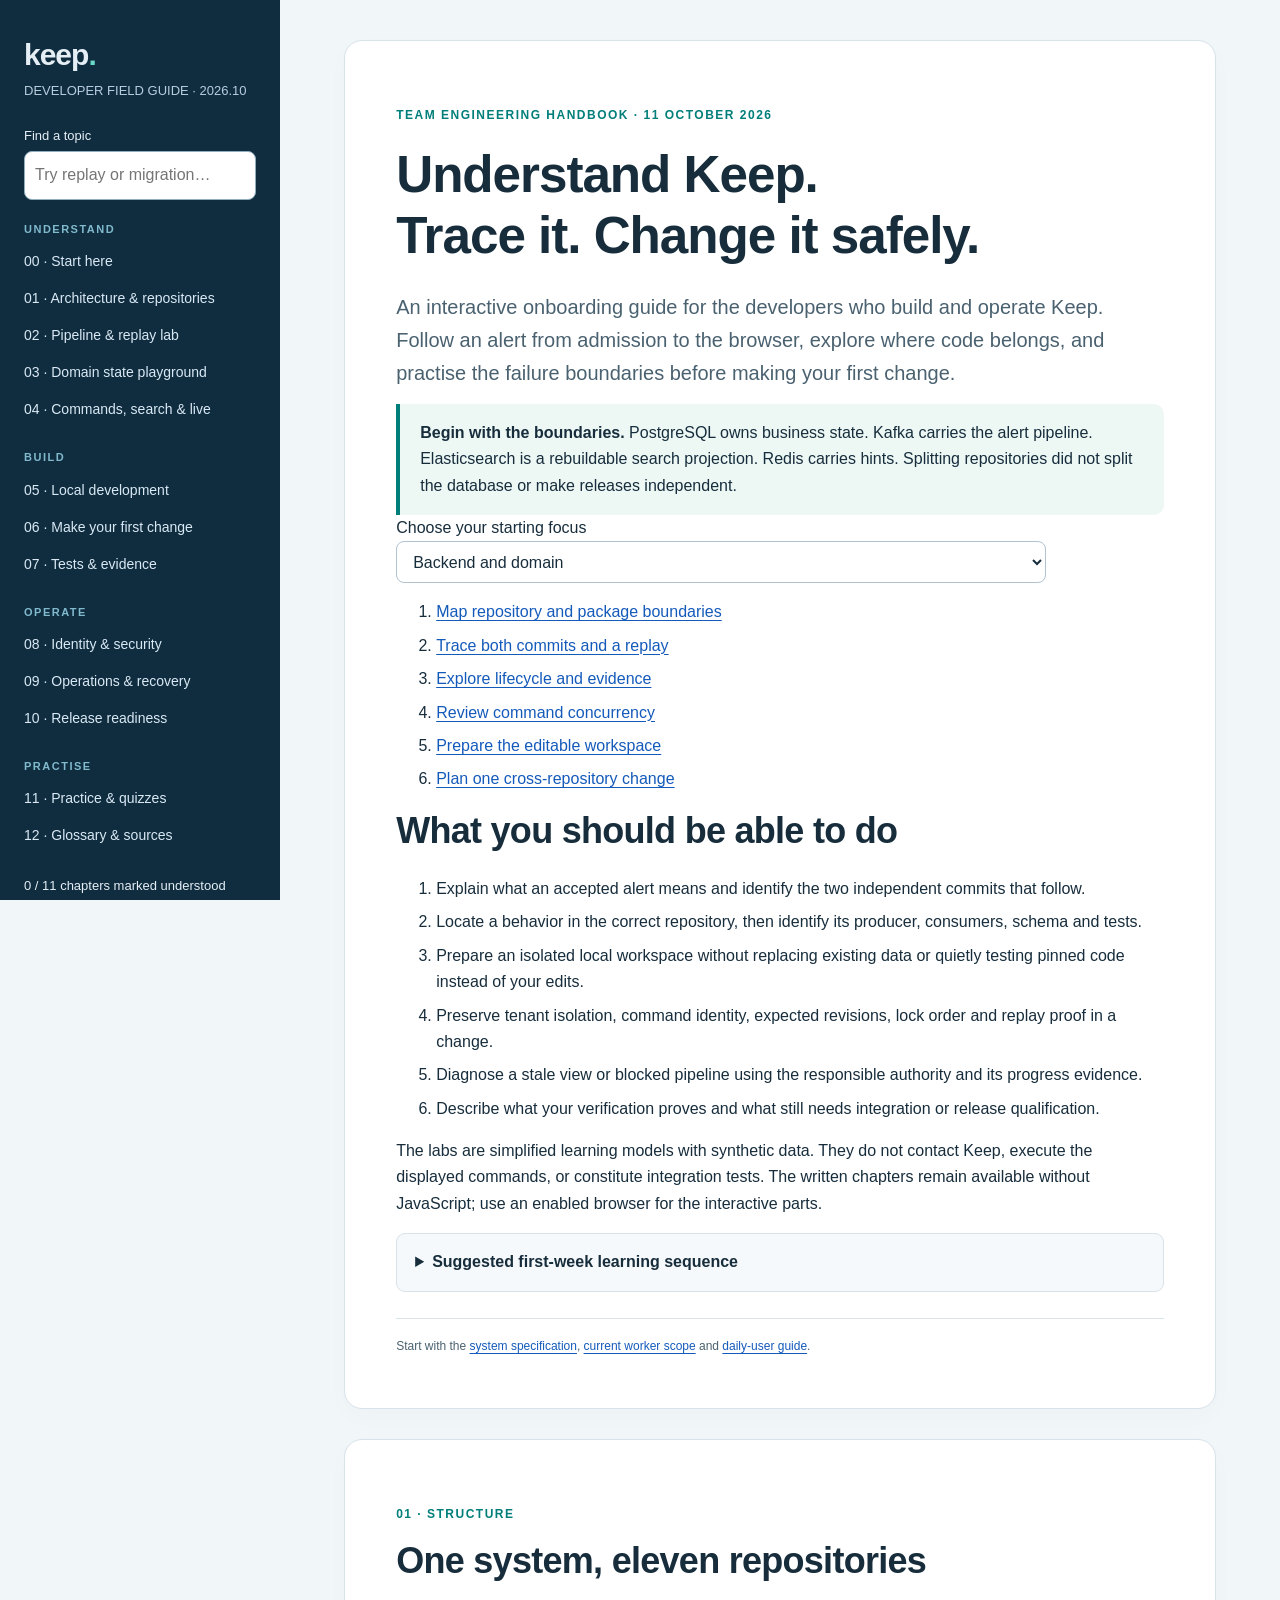
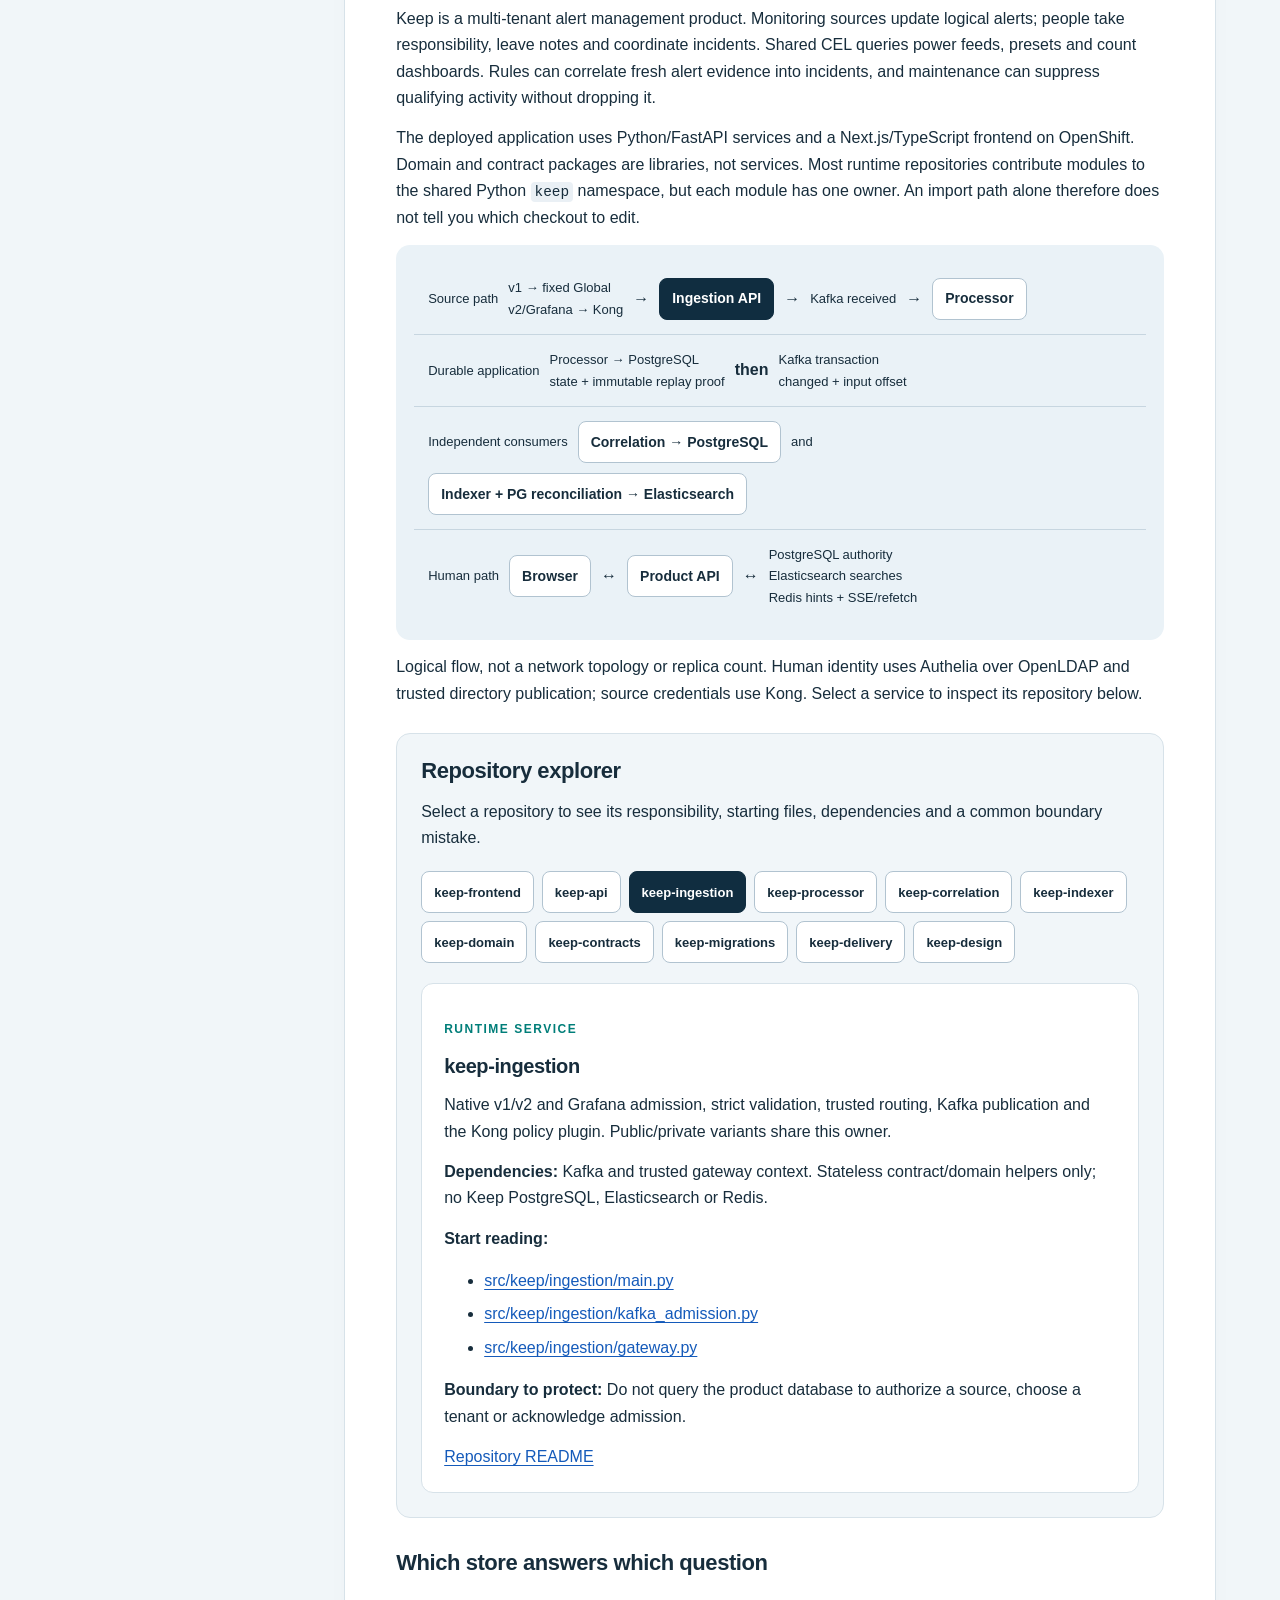
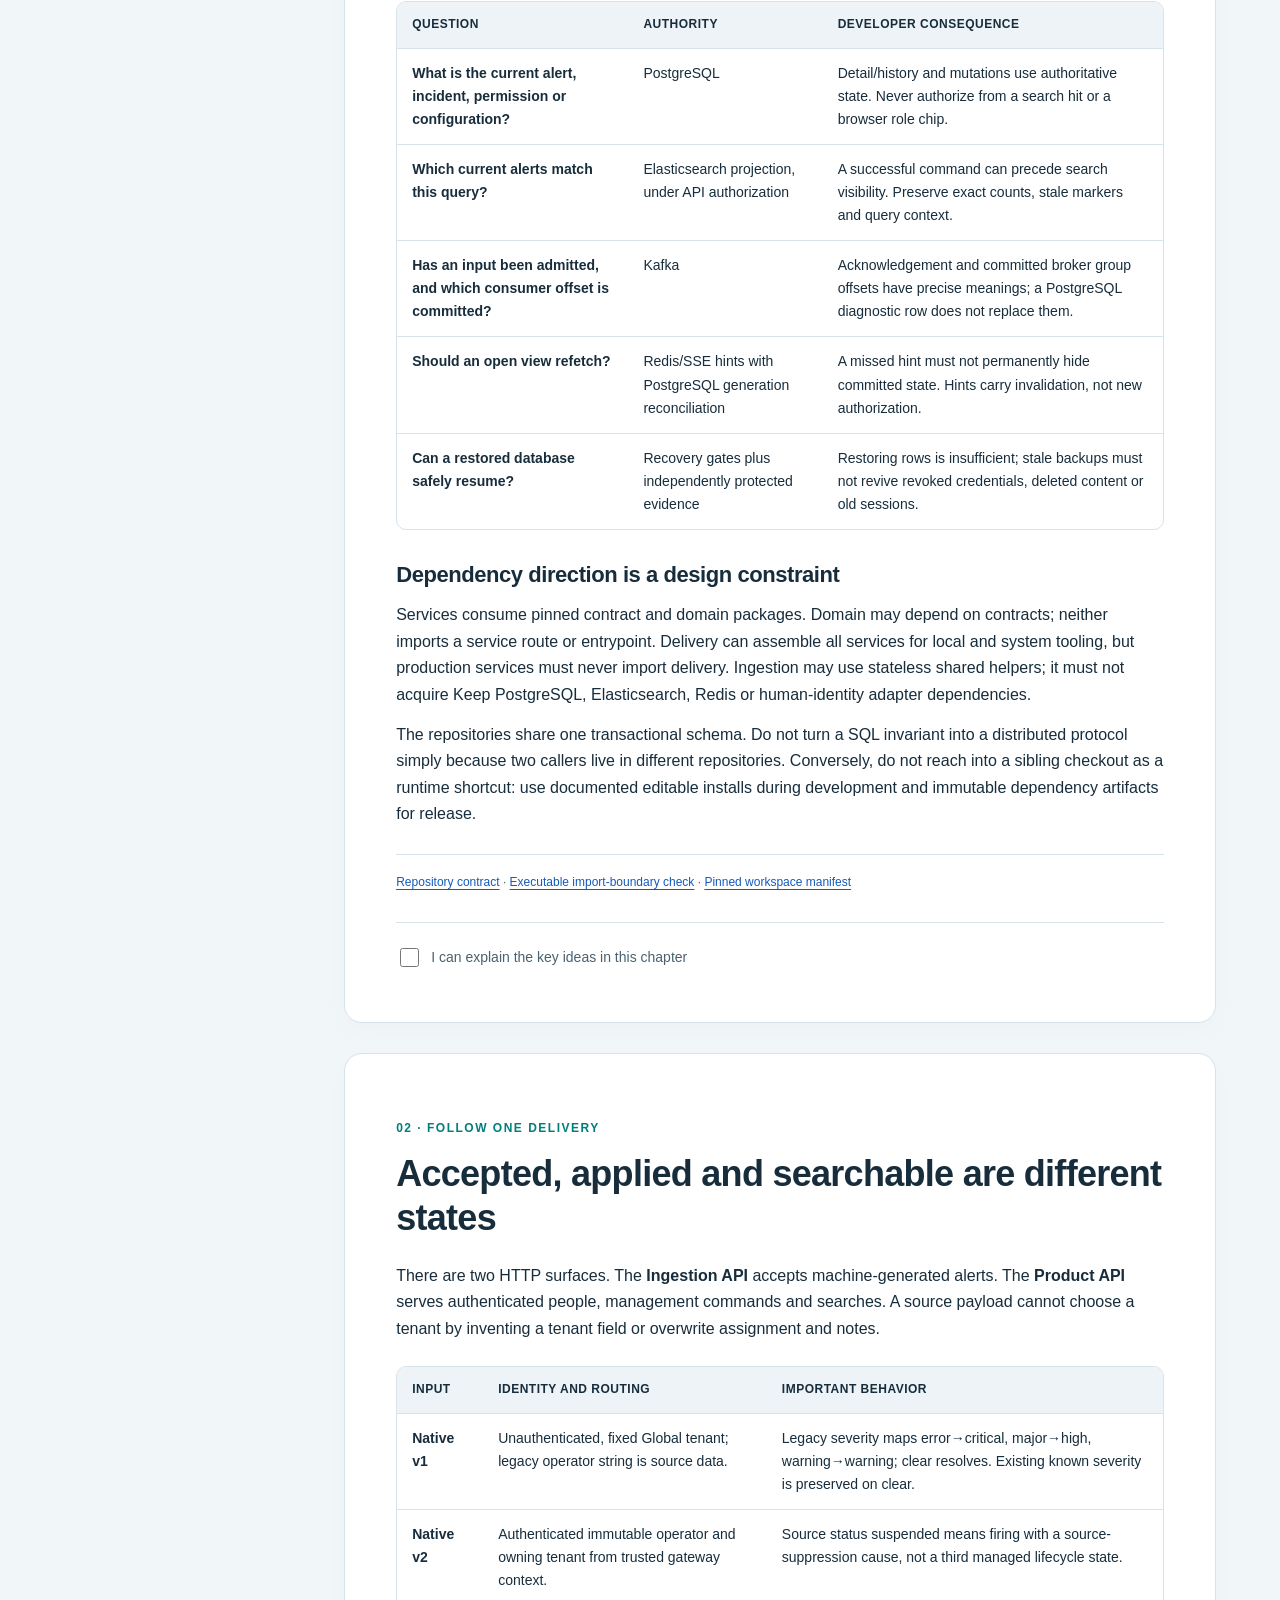
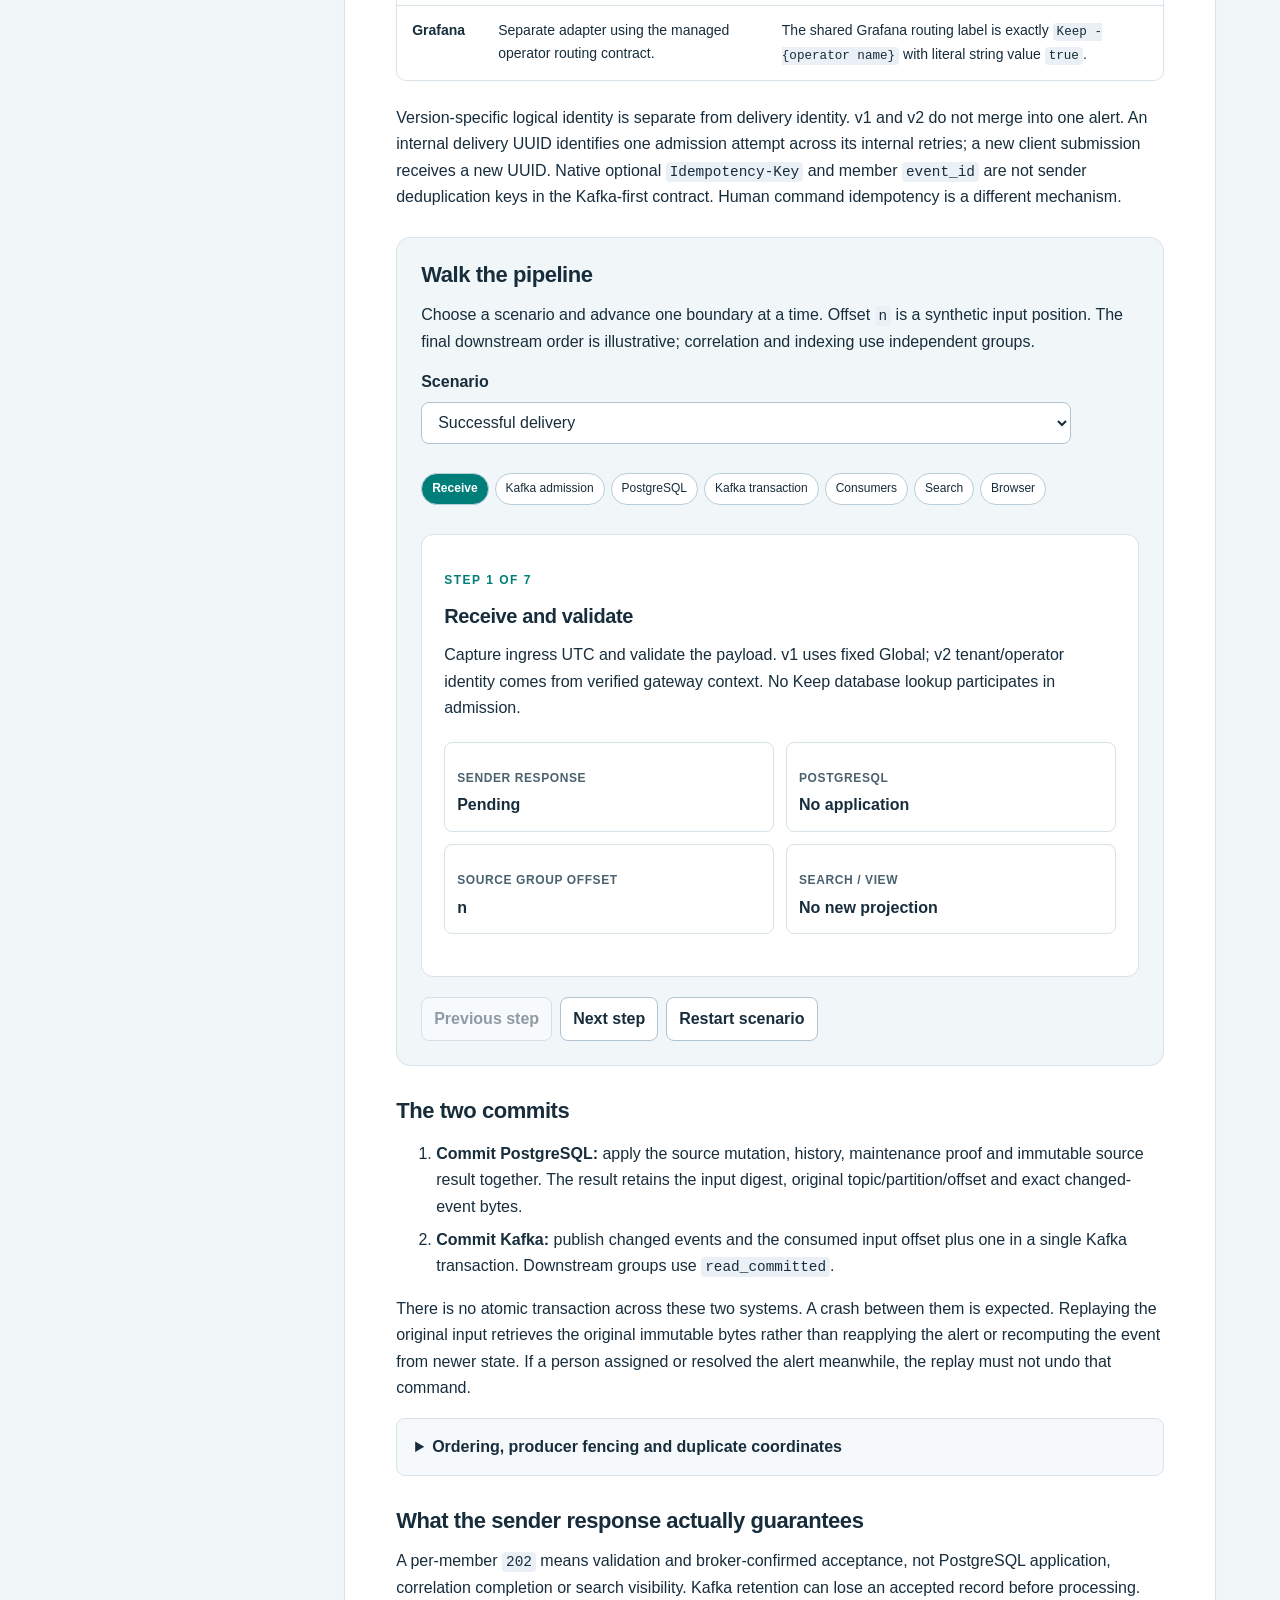
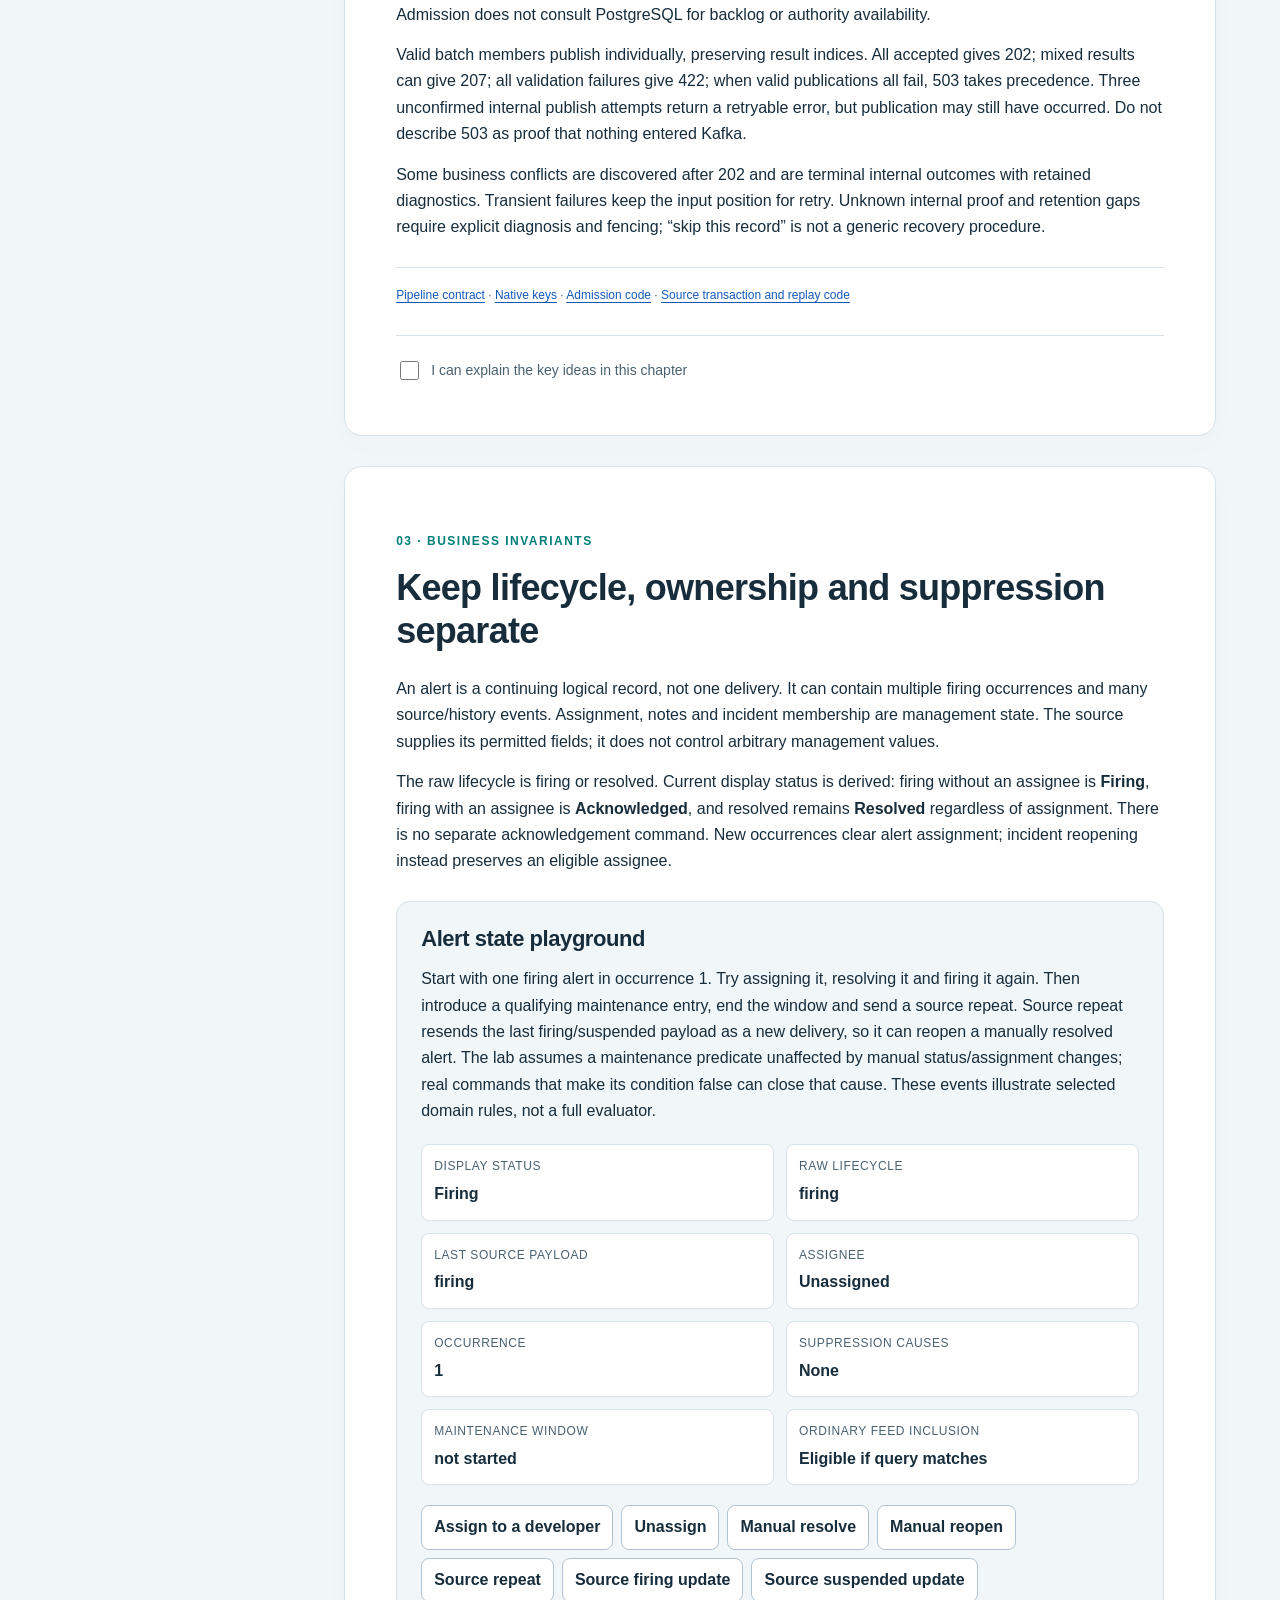
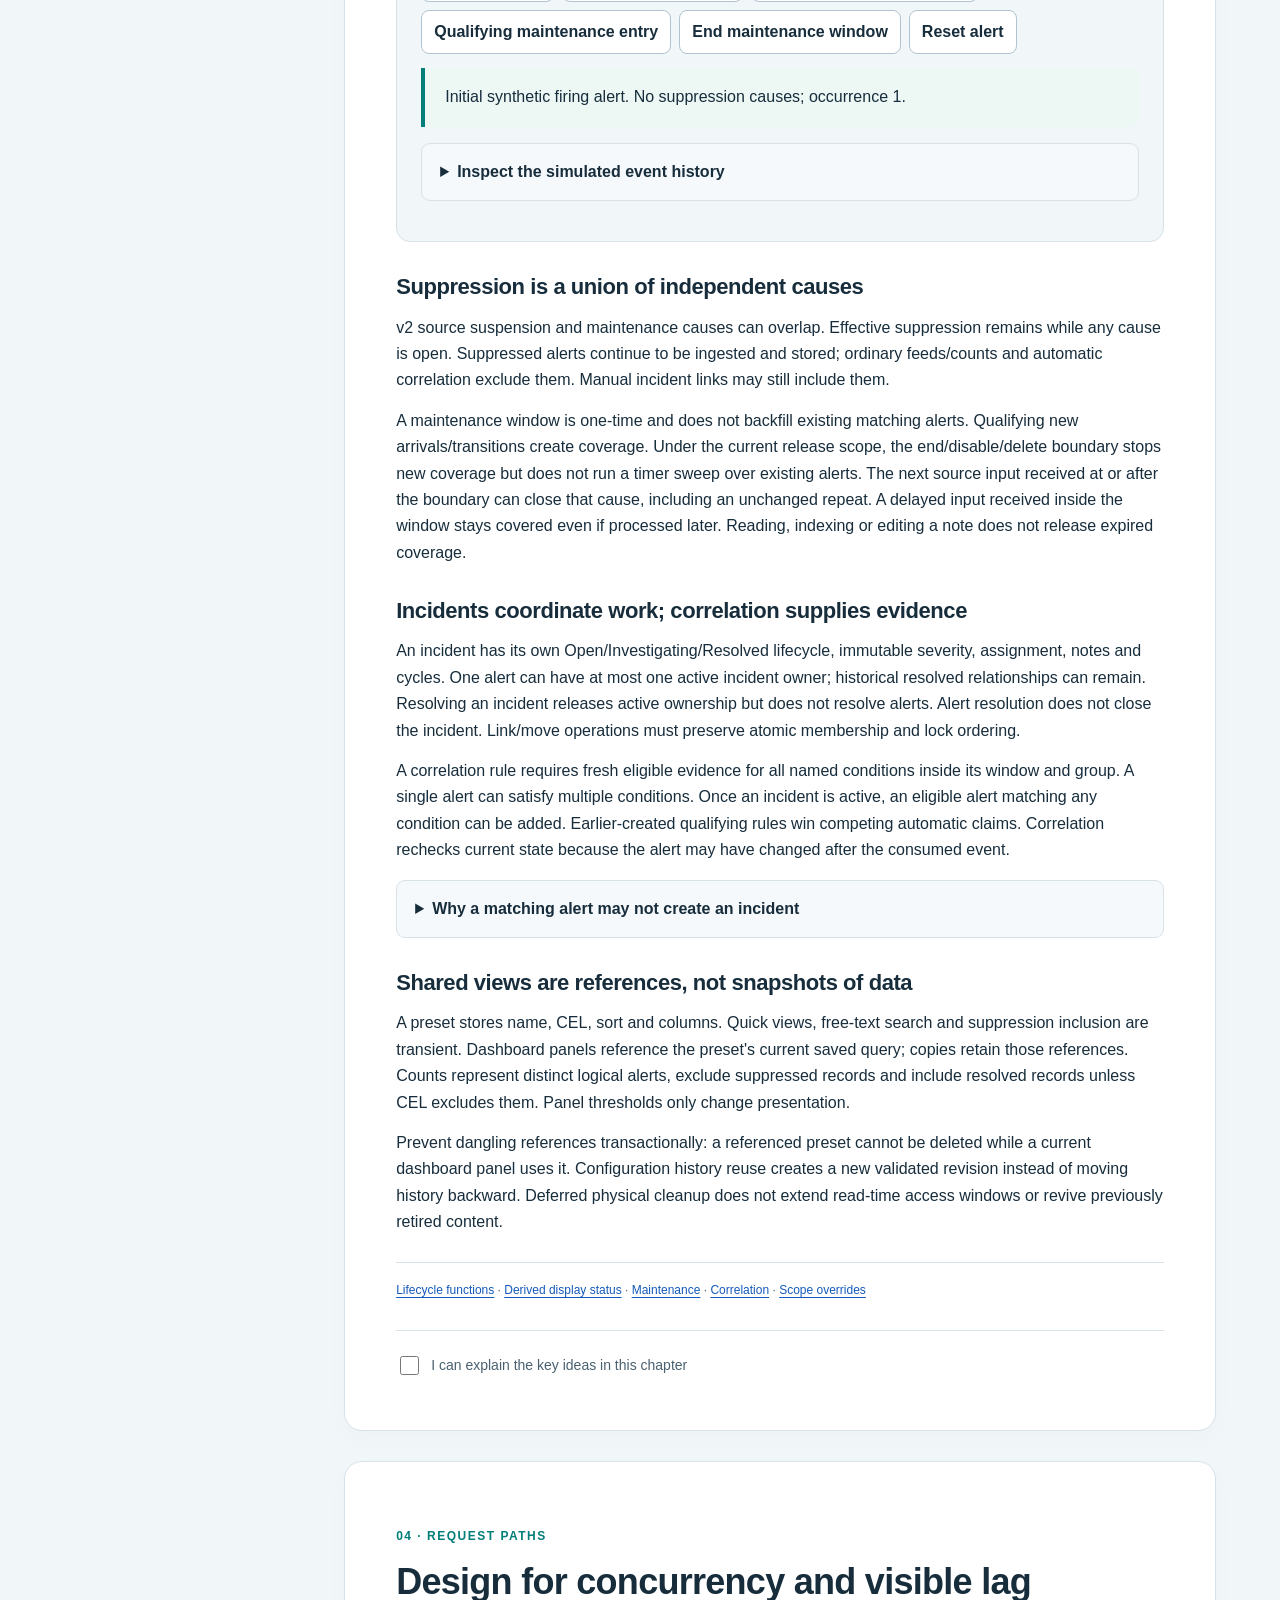
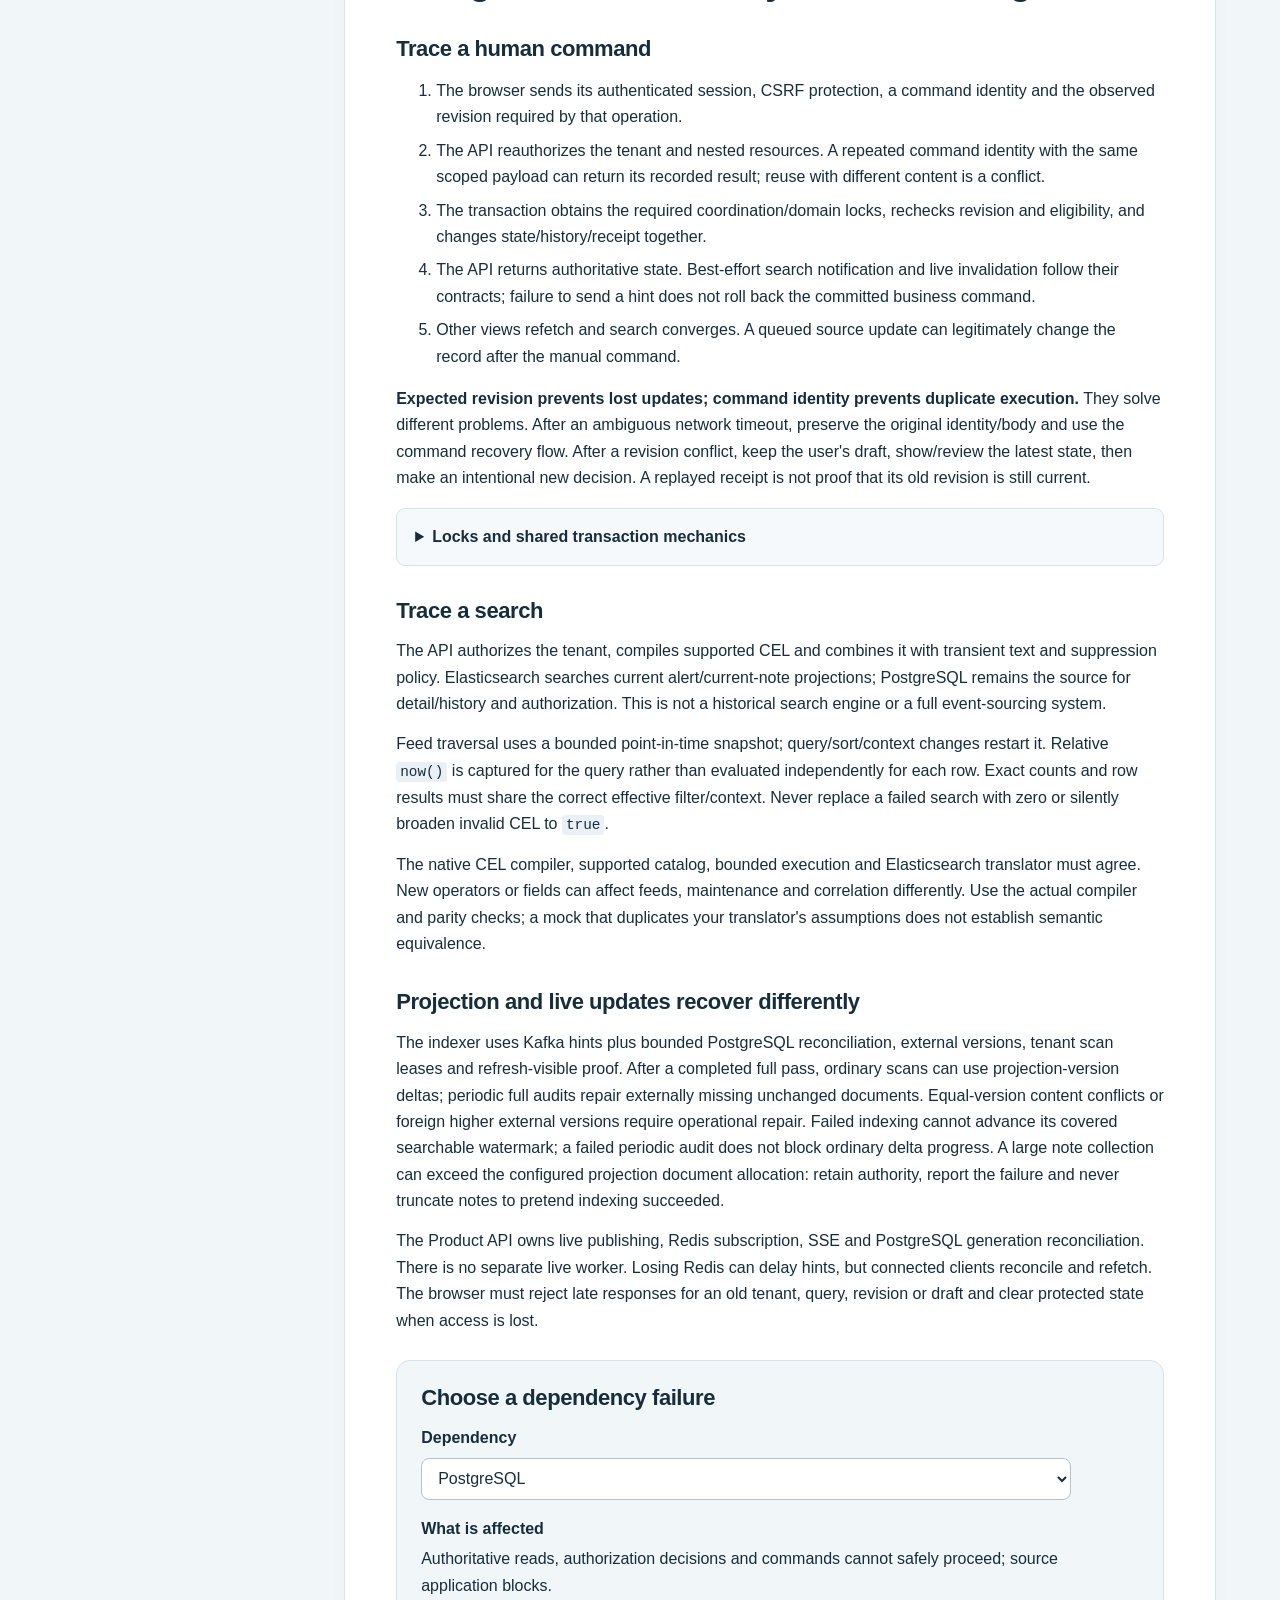
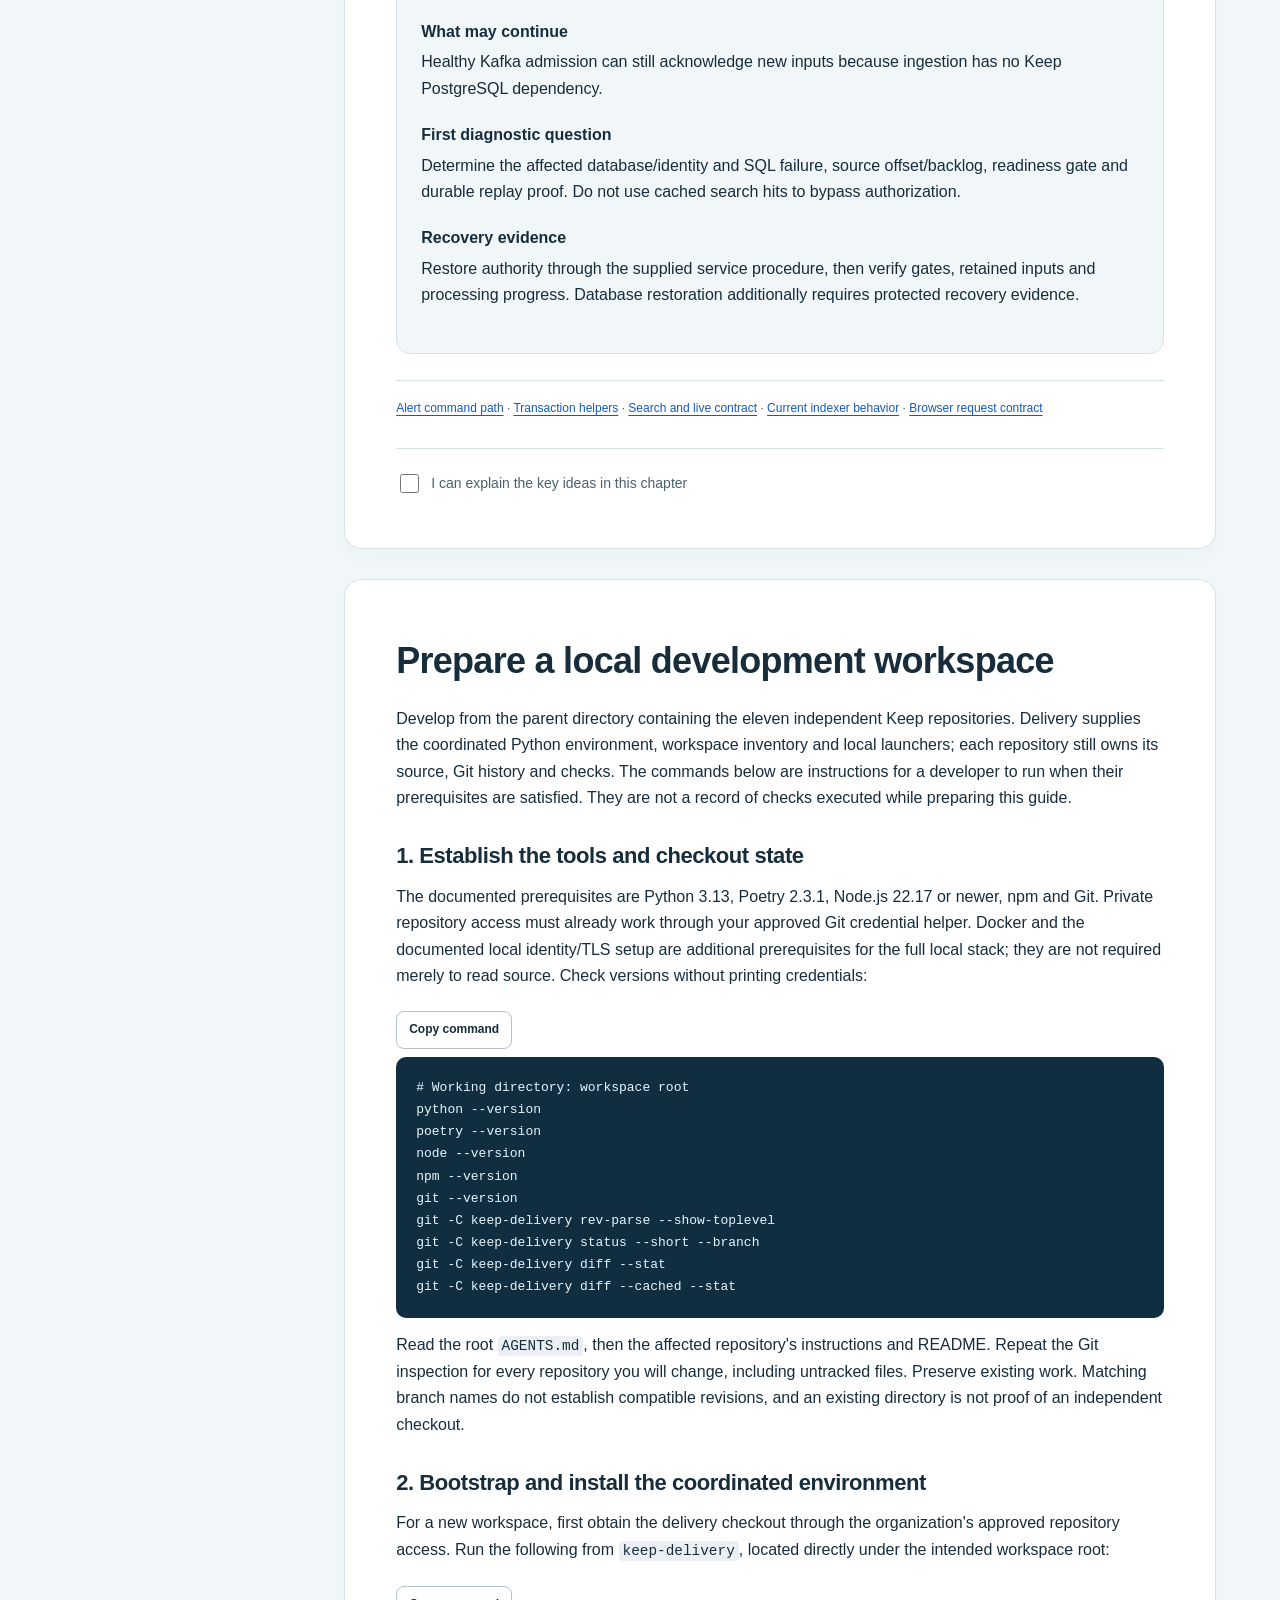
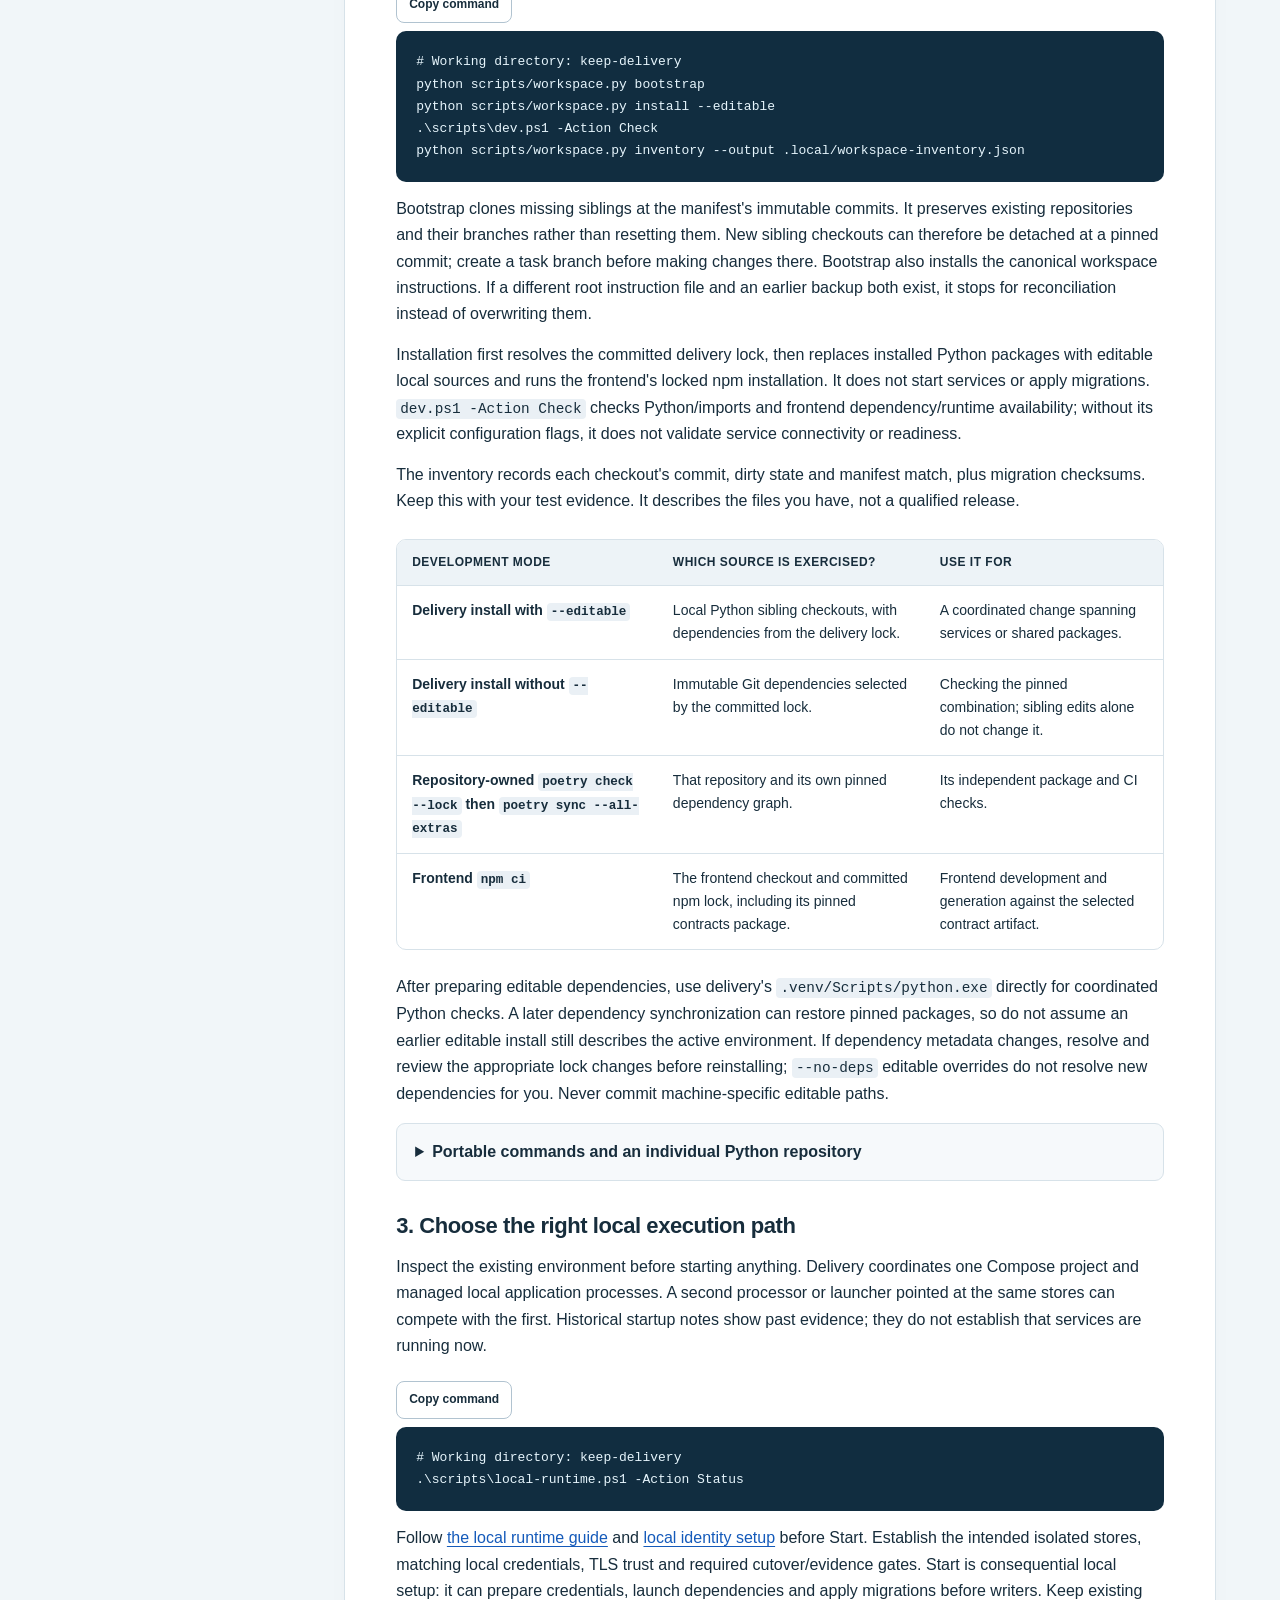
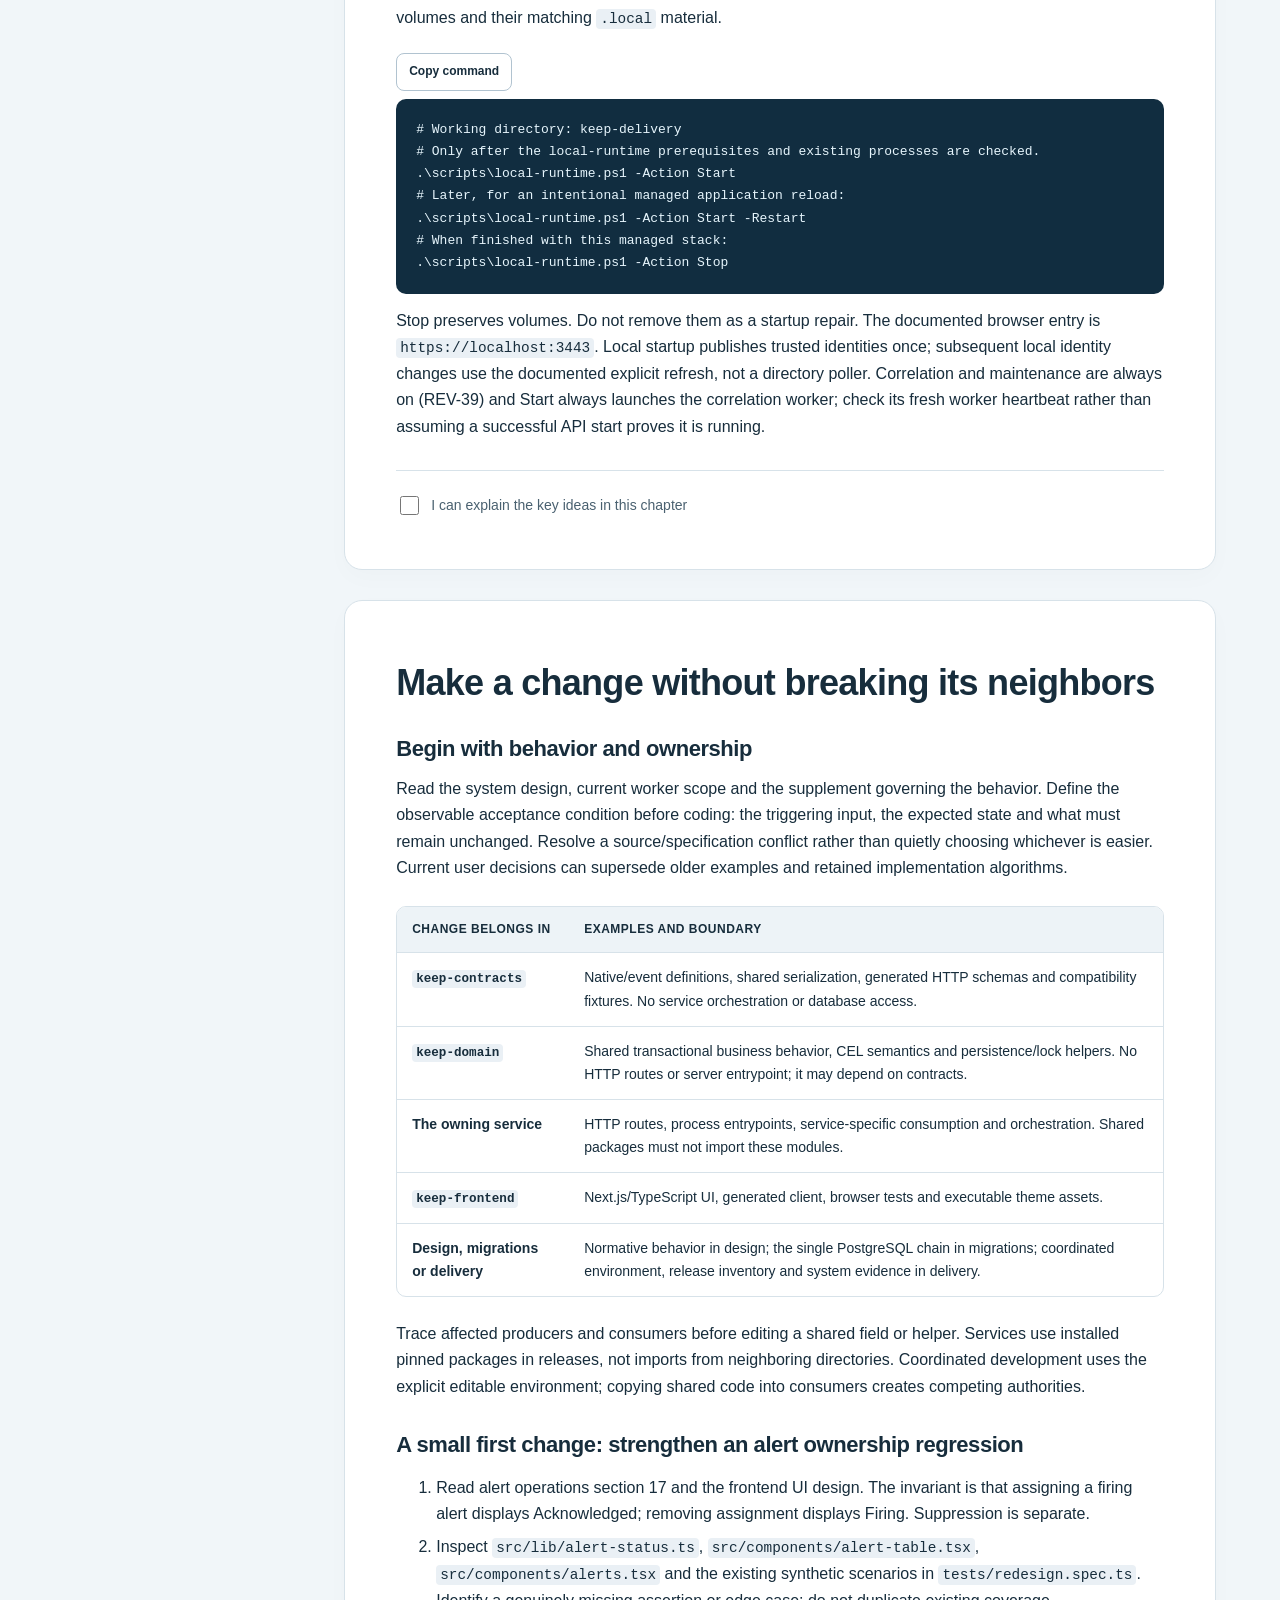
==== commit 443caca4: "delivery: replace Keycloak with Authelia + OpenLDAP dev/air-gap stack Swap the Keycloak product for " ====
--- a/docs/developer-guide/index.html
+++ b/docs/developer-guide/index.html
@@ -36,7 +36,7 @@
 <div class="lane"><span class="lane-label">Independent consumers</span><button data-repo="keep-correlation">Correlation → PostgreSQL</button><span>and</span><button data-repo="keep-indexer">Indexer + PG reconciliation → Elasticsearch</button></div>
 <div class="lane"><span class="lane-label">Human path</span><button data-repo="keep-frontend">Browser</button><b aria-hidden="true">↔</b><button data-repo="keep-api">Product API</button><b aria-hidden="true">↔</b><span>PostgreSQL authority<br>Elasticsearch searches<br>Redis hints + SSE/refetch</span></div>
 </div>
-<p class="caption">Logical flow, not a network topology or replica count. Human identity uses Keycloak and trusted directory publication; source credentials use Kong. Select a service to inspect its repository below.</p>
+<p class="caption">Logical flow, not a network topology or replica count. Human identity uses Authelia over OpenLDAP and trusted directory publication; source credentials use Kong. Select a service to inspect its repository below.</p>
 <div class="interactive"><h3>Repository explorer</h3><p>Select a repository to see its responsibility, starting files, dependencies and a common boundary mistake.</p><div id="repo-buttons" class="repo-buttons" aria-label="Repositories"></div><div id="repo-detail" class="repo-detail" aria-live="polite"></div></div>
 <h3>Which store answers which question</h3>
 <div class="table-scroll"><table><thead><tr><th>Question</th><th>Authority</th><th>Developer consequence</th></tr></thead><tbody>
@@ -159,7 +159,7 @@
   <p>Inspect the existing environment before starting anything. Delivery coordinates one Compose project and managed local application processes. A second processor or launcher pointed at the same stores can compete with the first. Historical startup notes show past evidence; they do not establish that services are running now.</p>
   <pre><code class="language-powershell"># Working directory: keep-delivery
 .\scripts\local-runtime.ps1 -Action Status</code></pre>
-  <p>Follow <a href="../local-runtime.md">the local runtime guide</a> and <a href="../local-keycloak.md">local identity setup</a> before Start. Establish the intended isolated stores, matching local credentials, TLS trust and required cutover/evidence gates. Start is consequential local setup: it can prepare credentials, launch dependencies and apply migrations before writers. Keep existing volumes and their matching <code>.local</code> material.</p>
+  <p>Follow <a href="../local-runtime.md">the local runtime guide</a> and <a href="../local-identity.md">local identity setup</a> before Start. Establish the intended isolated stores, matching local credentials, TLS trust and required cutover/evidence gates. Start is consequential local setup: it can prepare credentials, launch dependencies and apply migrations before writers. Keep existing volumes and their matching <code>.local</code> material.</p>
   <pre><code class="language-powershell"># Working directory: keep-delivery
 # Only after the local-runtime prerequisites and existing processes are checked.
 .\scripts\local-runtime.ps1 -Action Start
@@ -257,7 +257,7 @@
 .\scripts\verify.ps1 -Suite BrowserReal -BrowserChannel chrome
 # Separate integration suite; requires KEEP_TEST_DATABASE_URL.
 .\scripts\verify.ps1 -Suite Database</code></pre>
-  <p>The Database suite applies migrations and writes synthetic records to its configured isolated test database. Real browser evidence still does not qualify real Keycloak sign-in or the complete Kafka/search pipeline. The local-runtime browser configuration exercises a different, explicitly opt-in environment; follow its runbook instead of interchanging these tests.</p>
+  <p>The Database suite applies migrations and writes synthetic records to its configured isolated test database. Real browser evidence still does not qualify real Authelia sign-in or the complete Kafka/search pipeline. The local-runtime browser configuration exercises a different, explicitly opt-in environment; follow its runbook instead of interchanging these tests.</p>
 
   <h3>Understand CI and finish with honest evidence</h3>
   <p>The common Python workflow performs locked install, Ruff, owned unit tests and wheel build. Delivery additionally bootstraps the pinned workspace and checks contracts, boundaries and documentation. Frontend CI regenerates its client, fails on generated-file drift, then checks formatting, types and build. Its current workflow does not run Playwright, so a green frontend CI result alone is not browser verification.</p>
@@ -271,12 +271,12 @@
 
 <section id="identity-security" data-title="Identity &amp; security" aria-labelledby="identity-security-title">
   <h2 id="identity-security-title">Identity, authorization and security boundaries</h2>
-  <p>Keep separates the question “Who is this person?” from “What may this person do here?” Keycloak authenticates human users. The Product API authorizes their requests using a valid application session, trusted directory evidence and current Keep grants. A successful login alone does not give access to every tenant, and hiding a frontend button never replaces a server-side permission check.</p>
+  <p>Keep separates the question “Who is this person?” from “What may this person do here?” Authelia authenticates human users against the directory (LDAP). The Product API authorizes their requests using a valid application session, trusted directory evidence and current Keep grants. A successful login alone does not give access to every tenant, and hiding a frontend button never replaces a server-side permission check.</p>
 
   <h3>Follow a human request across the boundary</h3>
   <ol>
-    <li>The browser starts at <code>/auth/login</code>. The API creates a one-use login transaction and redirects to the configured Keycloak issuer.</li>
-    <li>The user enters credentials on Keycloak's Keep theme. The theme submits to Keycloak; Keep does not introduce its own password endpoint.</li>
+    <li>The browser starts at <code>/auth/login</code>. The API creates a one-use login transaction and redirects to the configured Authelia issuer.</li>
+    <li>The user enters credentials on Authelia's sign-in portal, which authenticates them against the directory; Keep does not introduce its own password endpoint.</li>
     <li>The API handles the authorization-code callback using PKCE, validates the transaction and identity evidence, and creates an opaque application session. OAuth tokens stay on the server.</li>
     <li>For each protected request, the API combines that session with the accepted directory checkpoint and current grants. Mutations recheck authorization through their commit boundary; live subscriptions enforce the same tenant access.</li>
   </ol>
@@ -288,7 +288,7 @@
   <details>
     <summary>Why partial identity refreshes cannot replace the trusted view</summary>
     <p>A directory timeout is not proof that a person left every team. Publication separates complete positive evidence from independently verified negative facts and prevents older observations overwriting newer ones. Unknown or incomplete evidence can block a new grant or admission without stripping existing valid access. Read <code>keep.identity.publication</code> for the transaction and generation checks before changing this behavior.</p>
-    <p>Isolated development can use native Keycloak users and groups with immutable UUIDs, normal OIDC and explicit publication. That exception removes the local LDAP dependency; it does not qualify company LDAP integration or create a login bypass. Session expiry and restore gates still apply.</p>
+    <p>Isolated development runs a small OpenLDAP directory behind Authelia, with immutable entryUUIDs, normal OIDC and explicit publication. Both Authelia and Keep's LDAP worker read the same OpenLDAP, so dev exercises the production directory path; it does not qualify company LDAP integration or create a login bypass. Session expiry and restore gates still apply.</p>
   </details>
 
   <h3>Tenant isolation belongs in every data path</h3>
@@ -370,7 +370,7 @@
     <li>Prepare the compatible rollout and rollback procedures, including drains, migration Job and startup order. Execute only within the environment's authorization and isolation boundaries.</li>
     <li>Run initialization and end-to-end synthetic checks before load qualification. Measure the full workload and retained-data growth, then record limitations instead of converting partial success into readiness.</li>
   </ol>
-  <p>The private OpenShift bundle is an isolated-test handoff. Its example allocations, external service placeholders and native test identities are inputs for a supplied environment, not company defaults. Namespace separation alone does not isolate shared Kafka topic names. Keep owns application behavior and Keycloak; dedicated teams own LDAP, PostgreSQL, Elasticsearch, Kafka, Redis, OpenShift, Kong and Grafana infrastructure, including capacity, retention, backups and service recovery.</p>
+  <p>The private OpenShift bundle is an isolated-test handoff. Its example allocations, external service placeholders and native test identities are inputs for a supplied environment, not company defaults. Namespace separation alone does not isolate shared Kafka topic names. Keep owns application behavior and the Authelia + OpenLDAP identity configuration; dedicated teams own company LDAP, PostgreSQL, Elasticsearch, Kafka, Redis, OpenShift, Kong and Grafana infrastructure, including capacity, retention, backups and service recovery.</p>
 
   <h3>Read the current gates before making a claim</h3>
   <div class="table-scroll"><table>
@@ -390,7 +390,7 @@
 
 <section id="labs" data-title="Practice and knowledge checks">
 <p class="eyebrow">11 · Put it into practice</p><h2>Practise explaining the boundaries</h2>
-<p>Use these exercises with an onboarding partner. The guide's simulators change only illustrative data in this page. The commands in earlier chapters are separate instructions; buttons here never connect to an Keep environment.</p>
+<p>Use these exercises with an onboarding partner. The guide's simulators change only illustrative data in this page. The commands in earlier chapters are separate instructions; buttons here never connect to a Keep environment.</p>
 <h3>Three source-reading exercises</h3>
 <details><summary>Exercise 1 · Trace one alert from sender to screen</summary><p>Choose a synthetic v2 alert with one application/key pair. In the repository explorer, locate admission, source processing, domain lifecycle, indexing and frontend API code. Draw where the delivery UUID, input coordinate, alert ID and occurrence are introduced or used. Mark both commits and the search visibility boundary.</p><p><strong>Done when:</strong> you can explain why 202 does not guarantee an alert is visible; why a restart cannot reapply the SQL mutation; why a new client submission is not the original replay; and why detail can be newer than a Feed result. Use the pipeline lab's crash scenario to check your account.</p></details>
 <details><summary>Exercise 2 · Find the code your test actually imports</summary><p>Prepare the documented editable workspace. From delivery, inspect one shared module's origin without contacting a service:</p><pre><code># Working directory: keep-delivery
@@ -429,7 +429,7 @@
   const link = (href, label) => `<a href="${escape(href)}">${escape(label)}</a>`;
   const repo = (name, kind, responsibility, start, dependencies, trap) => ({name,kind,responsibility,start,dependencies,trap});
   const repositories = [
-    repo('keep-frontend','Browser application','Next.js/TypeScript screens, assets, generated API types and custom Keycloak login theme. Maintains drafts and request context; the server remains authorization authority.',['src/components/workspace.tsx','src/lib/api.ts','src/lib/live-stream.ts','src/lib/generated.ts'],'Consumes the Product API and generated contracts. Uses the committed npm lock.','Do not persist tenant-protected drafts across access loss or silently save a local view as shared configuration.'),
+    repo('keep-frontend','Browser application','Next.js/TypeScript screens, assets and generated API types; sign-in uses the identity provider\'s own portal (Authelia) with no custom login theme. Maintains drafts and request context; the server remains authorization authority.',['src/components/workspace.tsx','src/lib/api.ts','src/lib/live-stream.ts','src/lib/generated.ts'],'Consumes the Product API and generated contracts. Uses the committed npm lock.','Do not persist tenant-protected drafts across access loss or silently save a local view as shared configuration.'),
     repo('keep-api','Runtime service','Human authentication/authorization, HTTP management commands, search/count routes, synchronous operator provisioning and live publishing/SSE.',['src/keep/main.py','src/keep/alerts/routes.py','src/keep/live.py','src/keep/operators/synchronous.py'],'Uses PostgreSQL, search and live adapters plus contracts/domain. Operator bindings carry separately scoped privileges.','Do not move operator work to an imagined background worker or infer success from an incomplete remote saga.'),
     repo('keep-ingestion','Runtime service','Native v1/v2 and Grafana admission, strict validation, trusted routing, Kafka publication and the Kong policy plugin. Public/private variants share this owner.',['src/keep/ingestion/main.py','src/keep/ingestion/kafka_admission.py','src/keep/ingestion/gateway.py'],'Kafka and trusted gateway context. Stateless contract/domain helpers only; no Keep PostgreSQL, Elasticsearch or Redis.','Do not query the product database to authorize a source, choose a tenant or acknowledge admission.'),
     repo('keep-processor','Runtime service','Received-event consumption, source application, immutable replay result and Kafka changed-event/input-offset transactions. Owns cutover tooling.',['src/keep/kafka_source.py','src/keep/processor/main.py','src/keep/kafka_cutover.py'],'Contracts/domain, PostgreSQL and Kafka. Replay proof and committed broker offsets have different authority.','Never recompute replay bytes from the latest alert after a crash between PostgreSQL and Kafka commits.'),
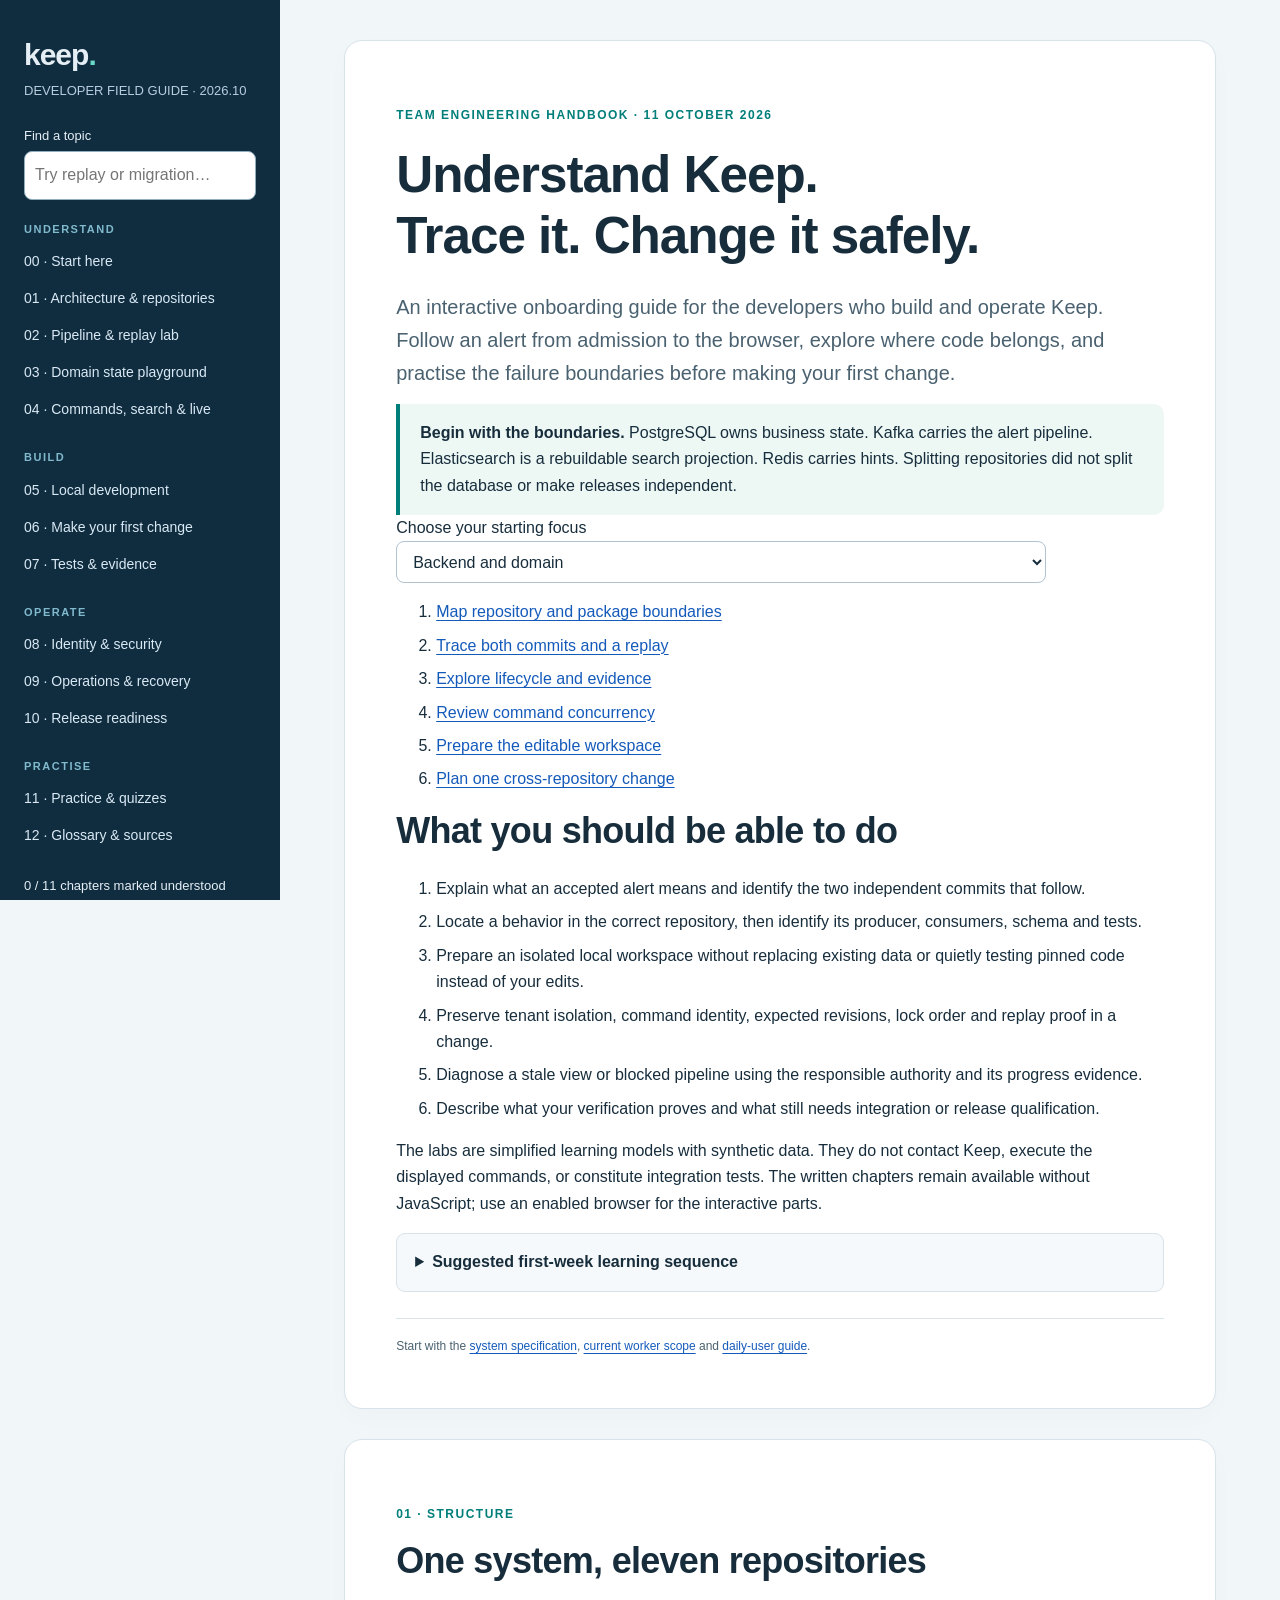
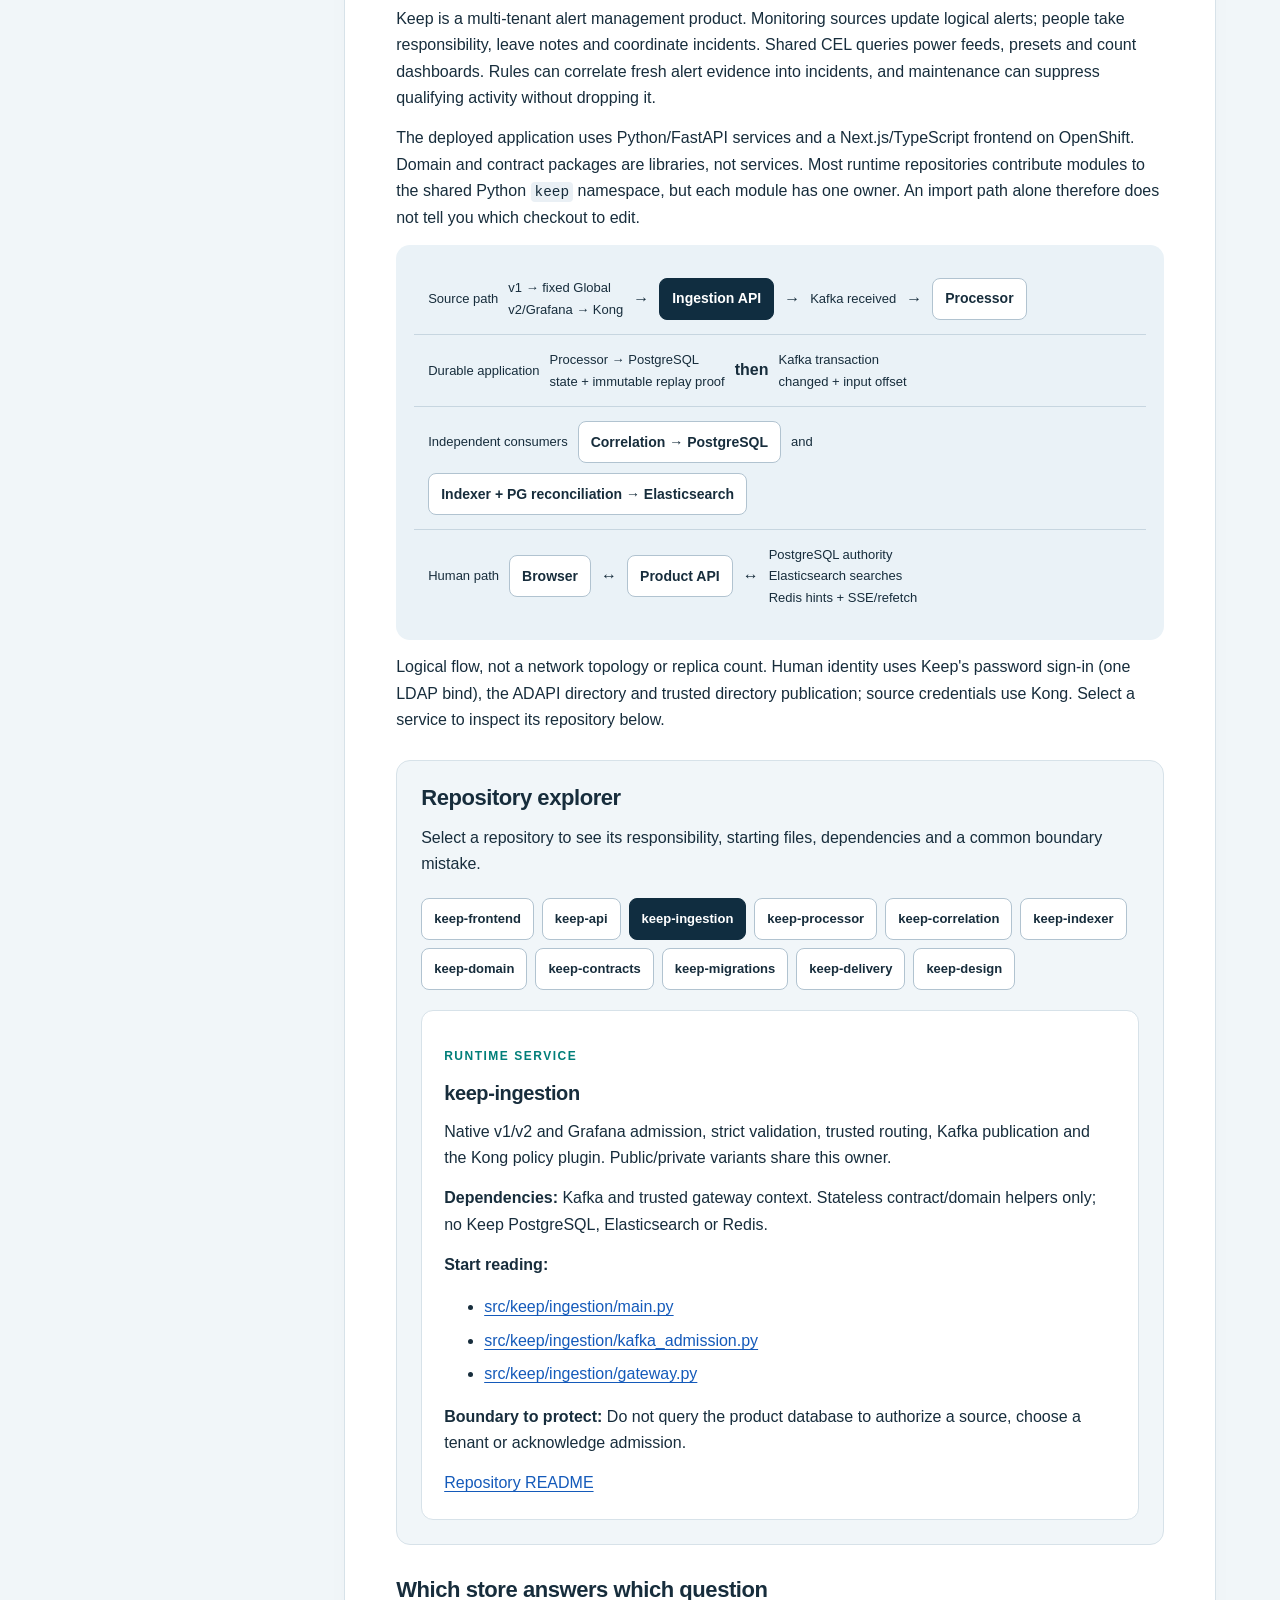
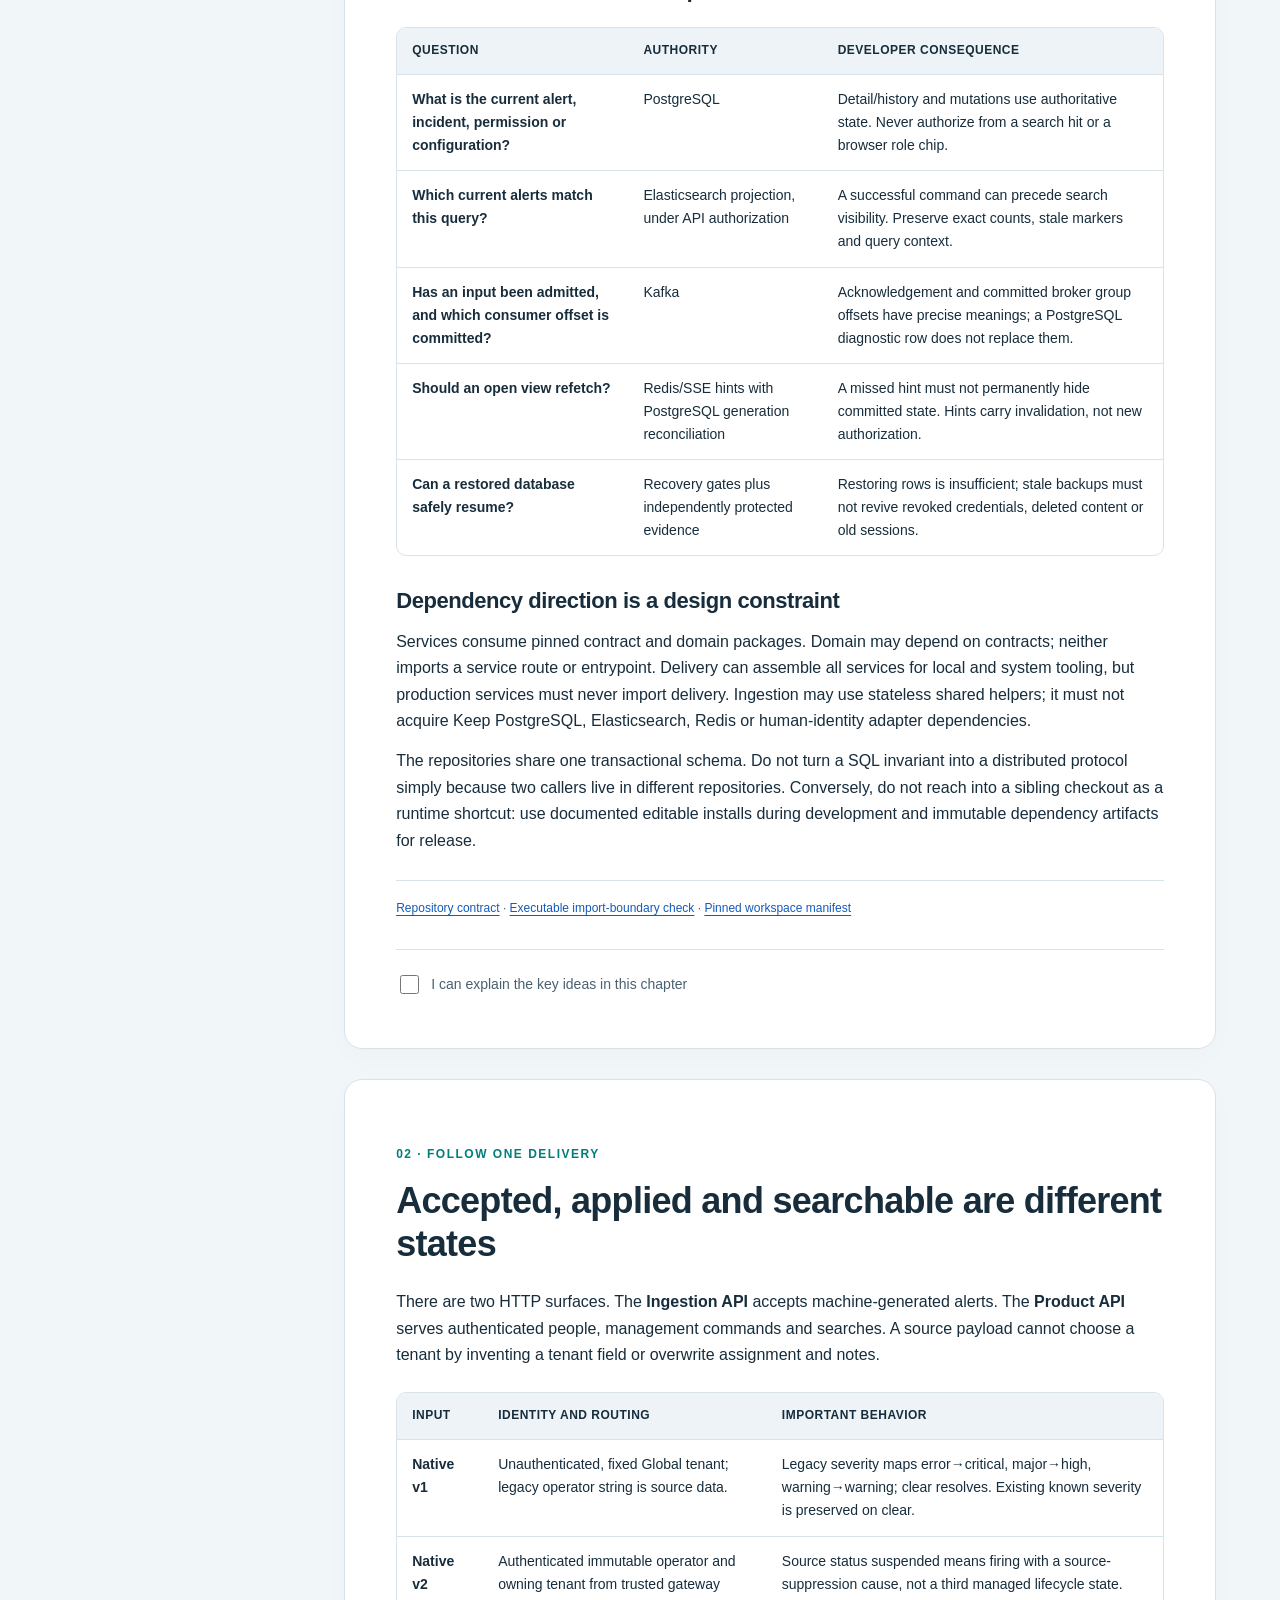
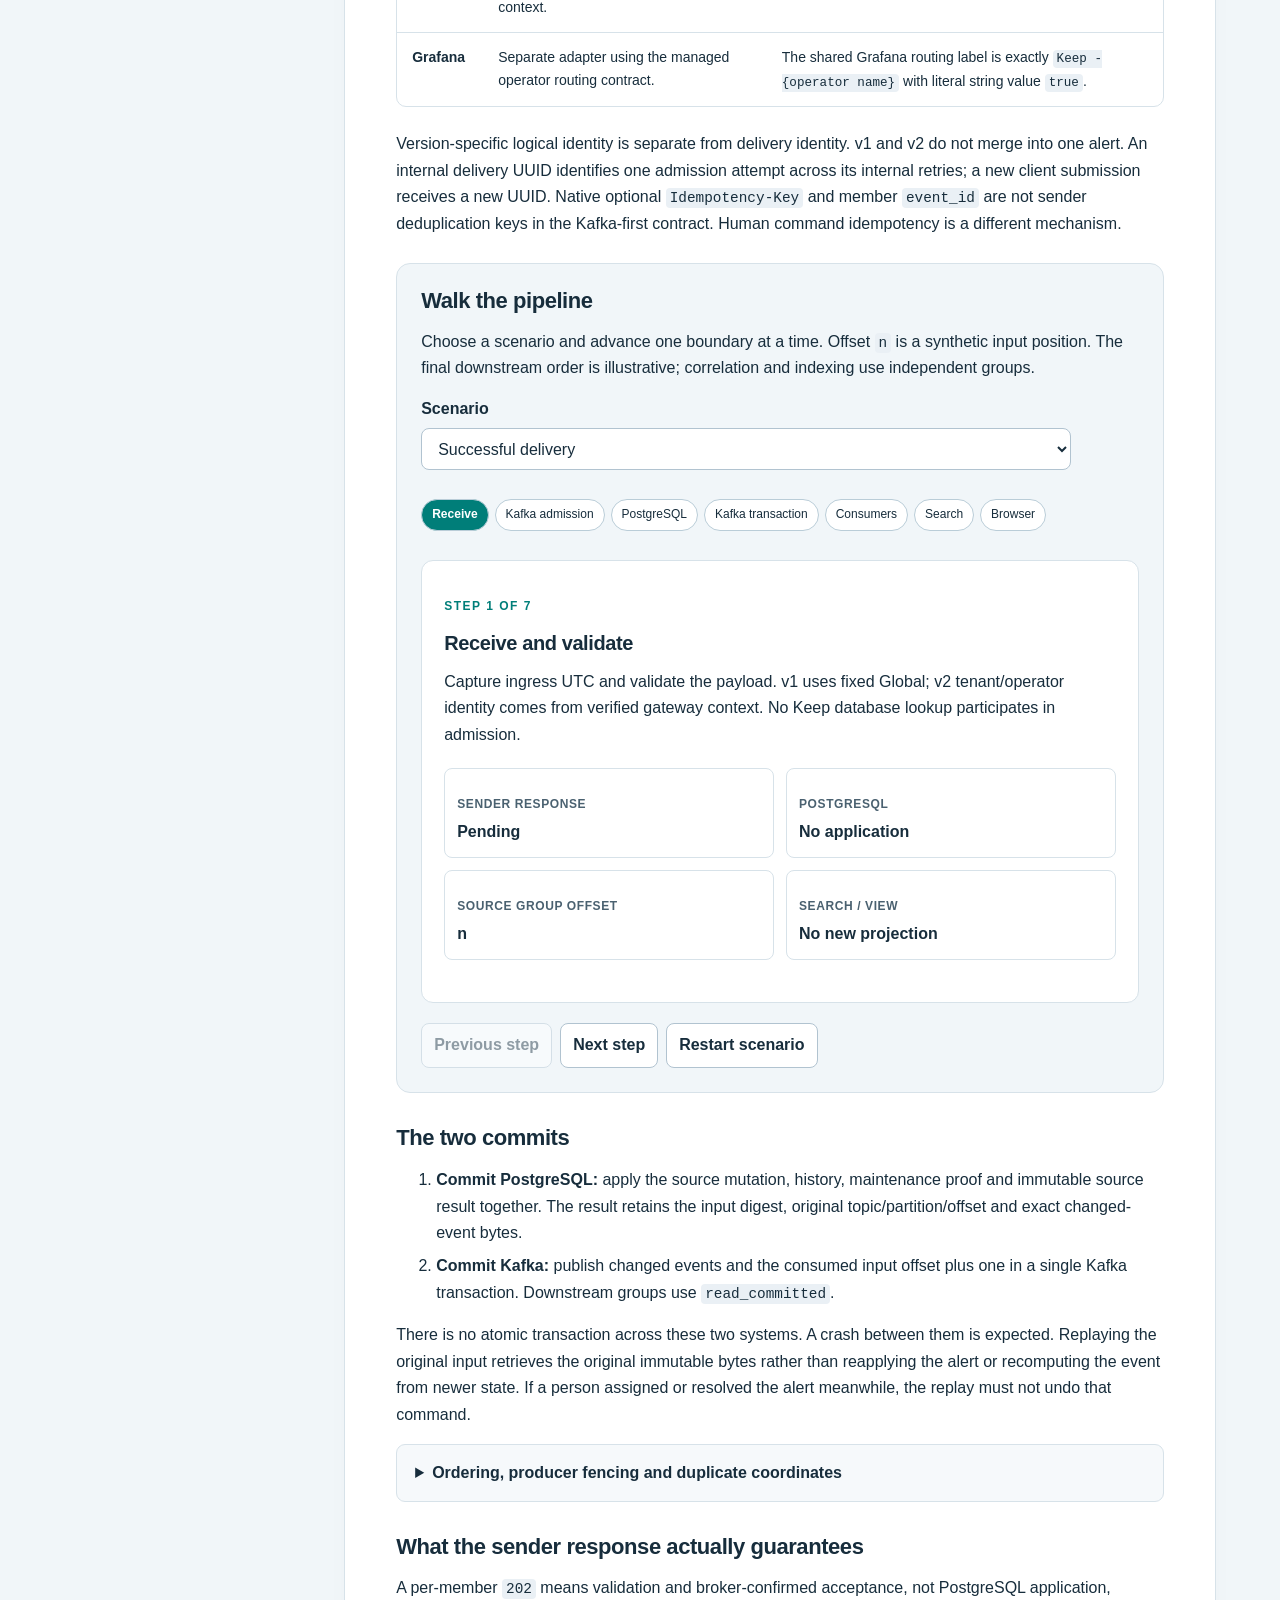
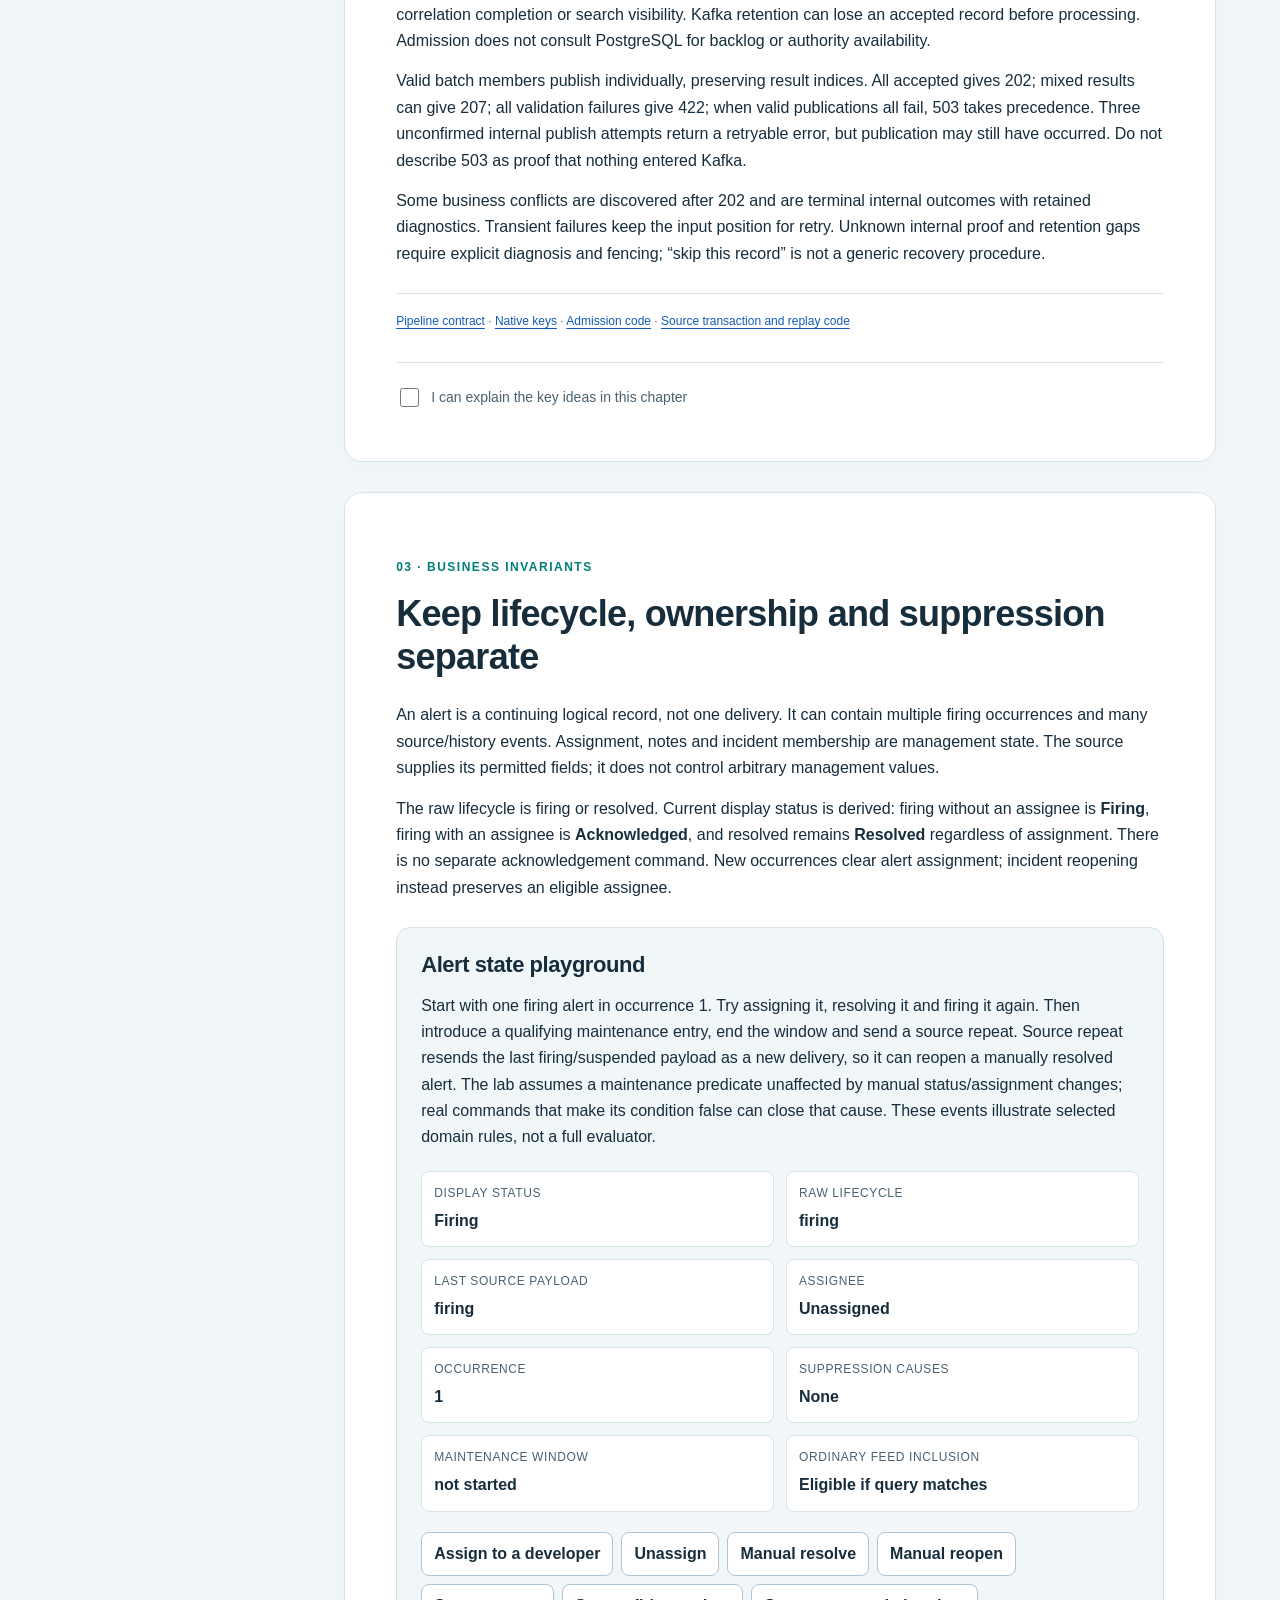
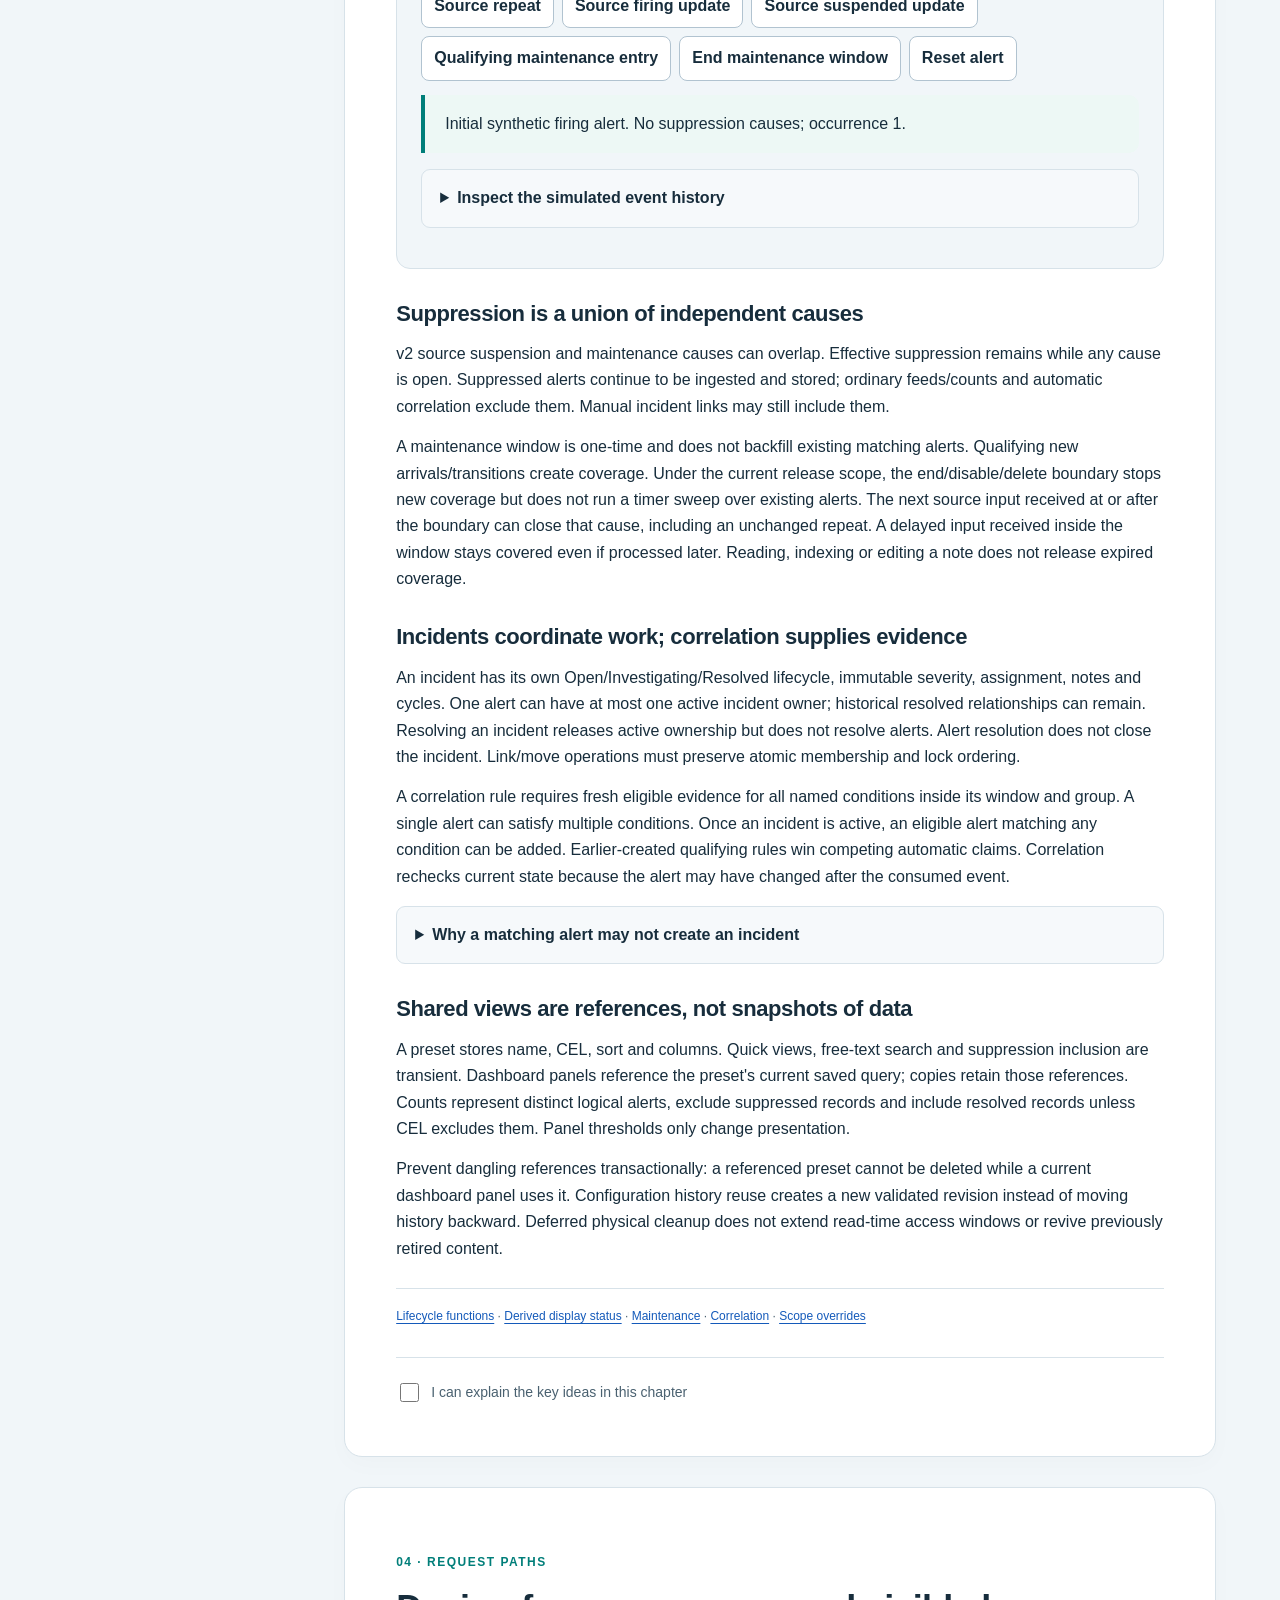
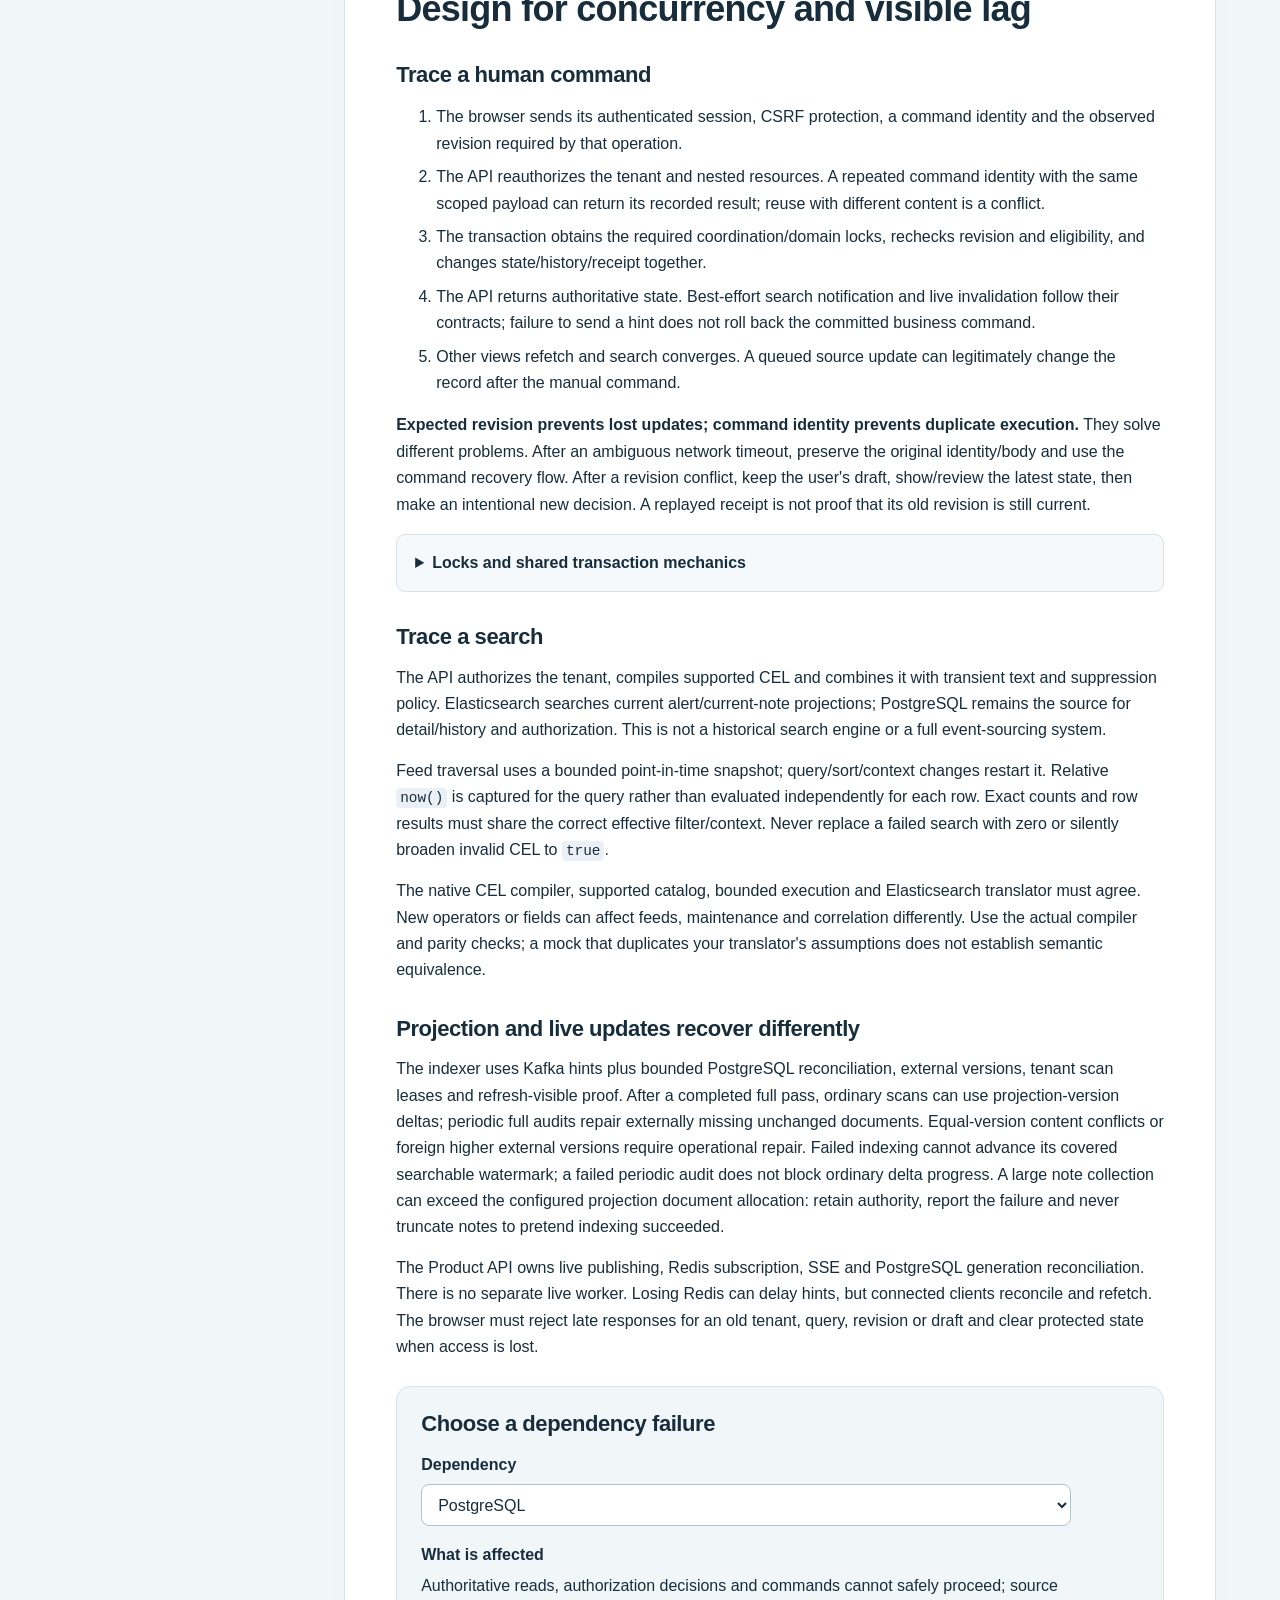
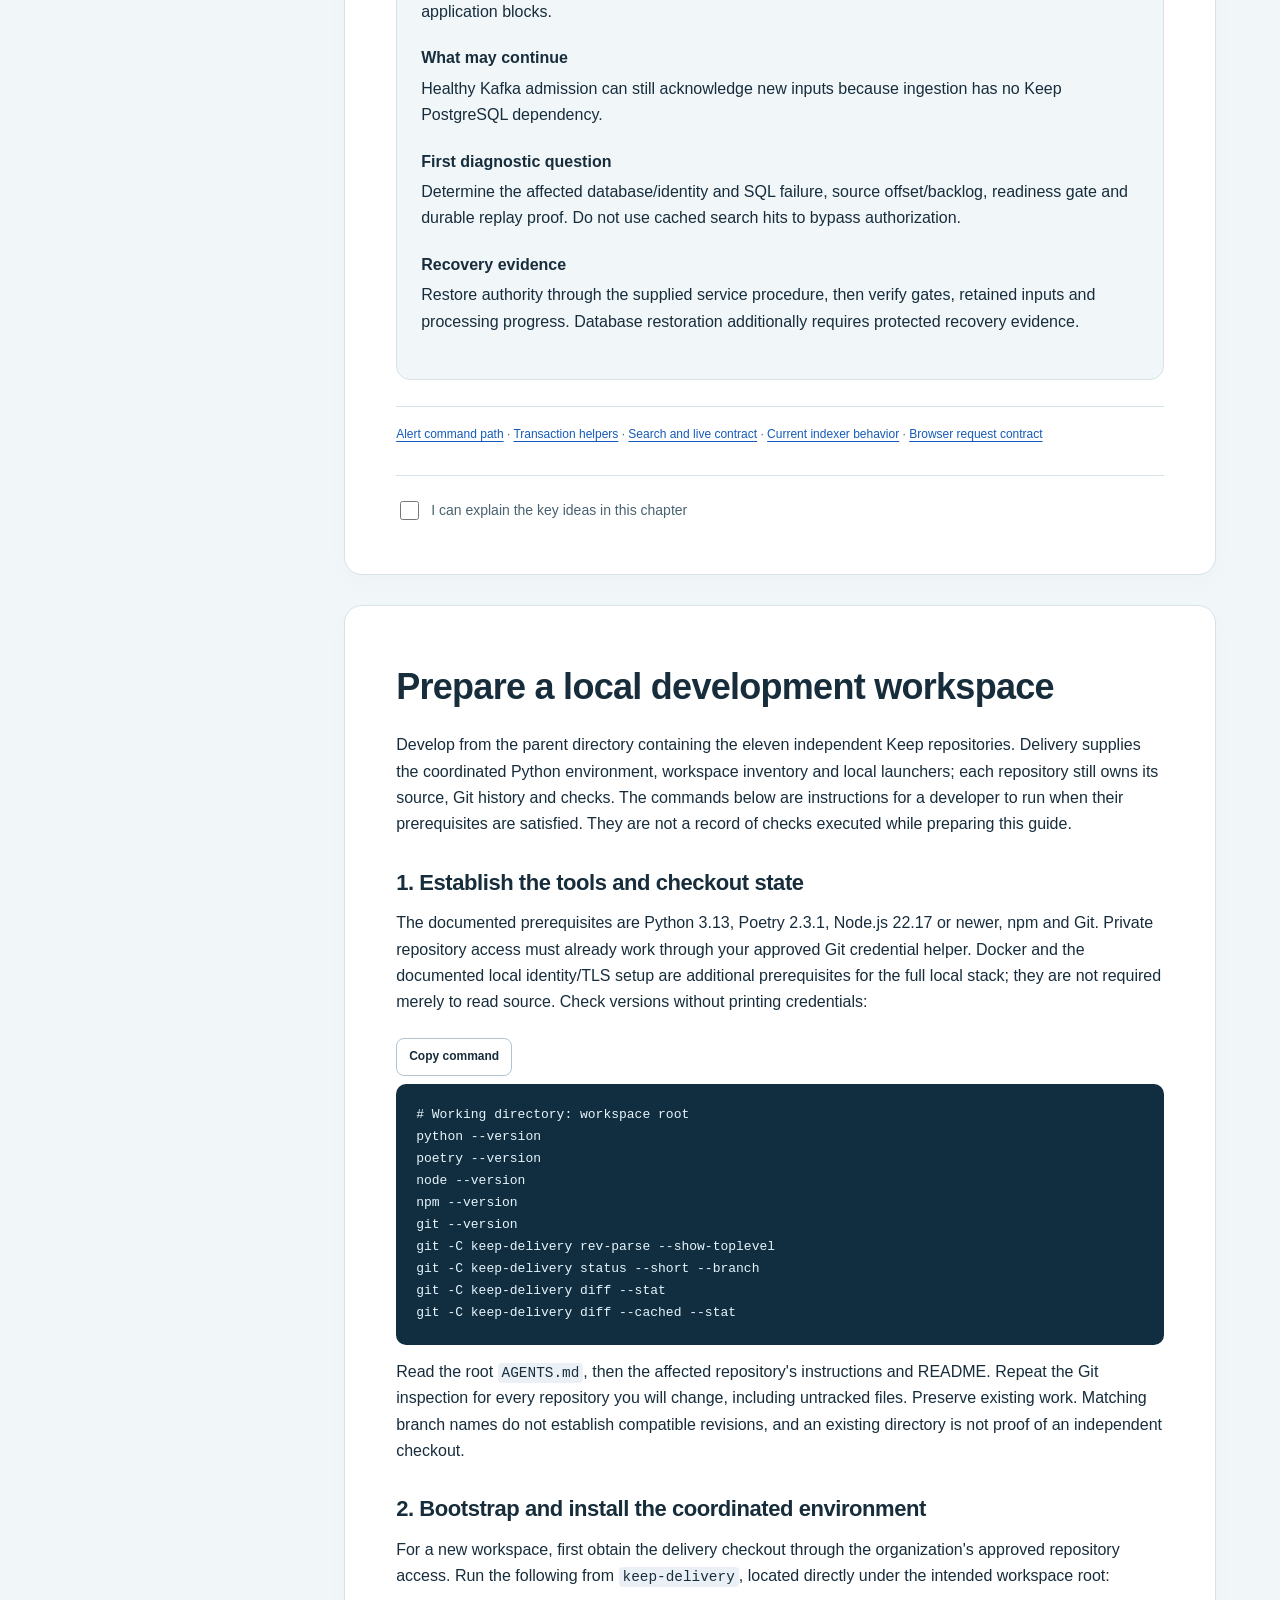
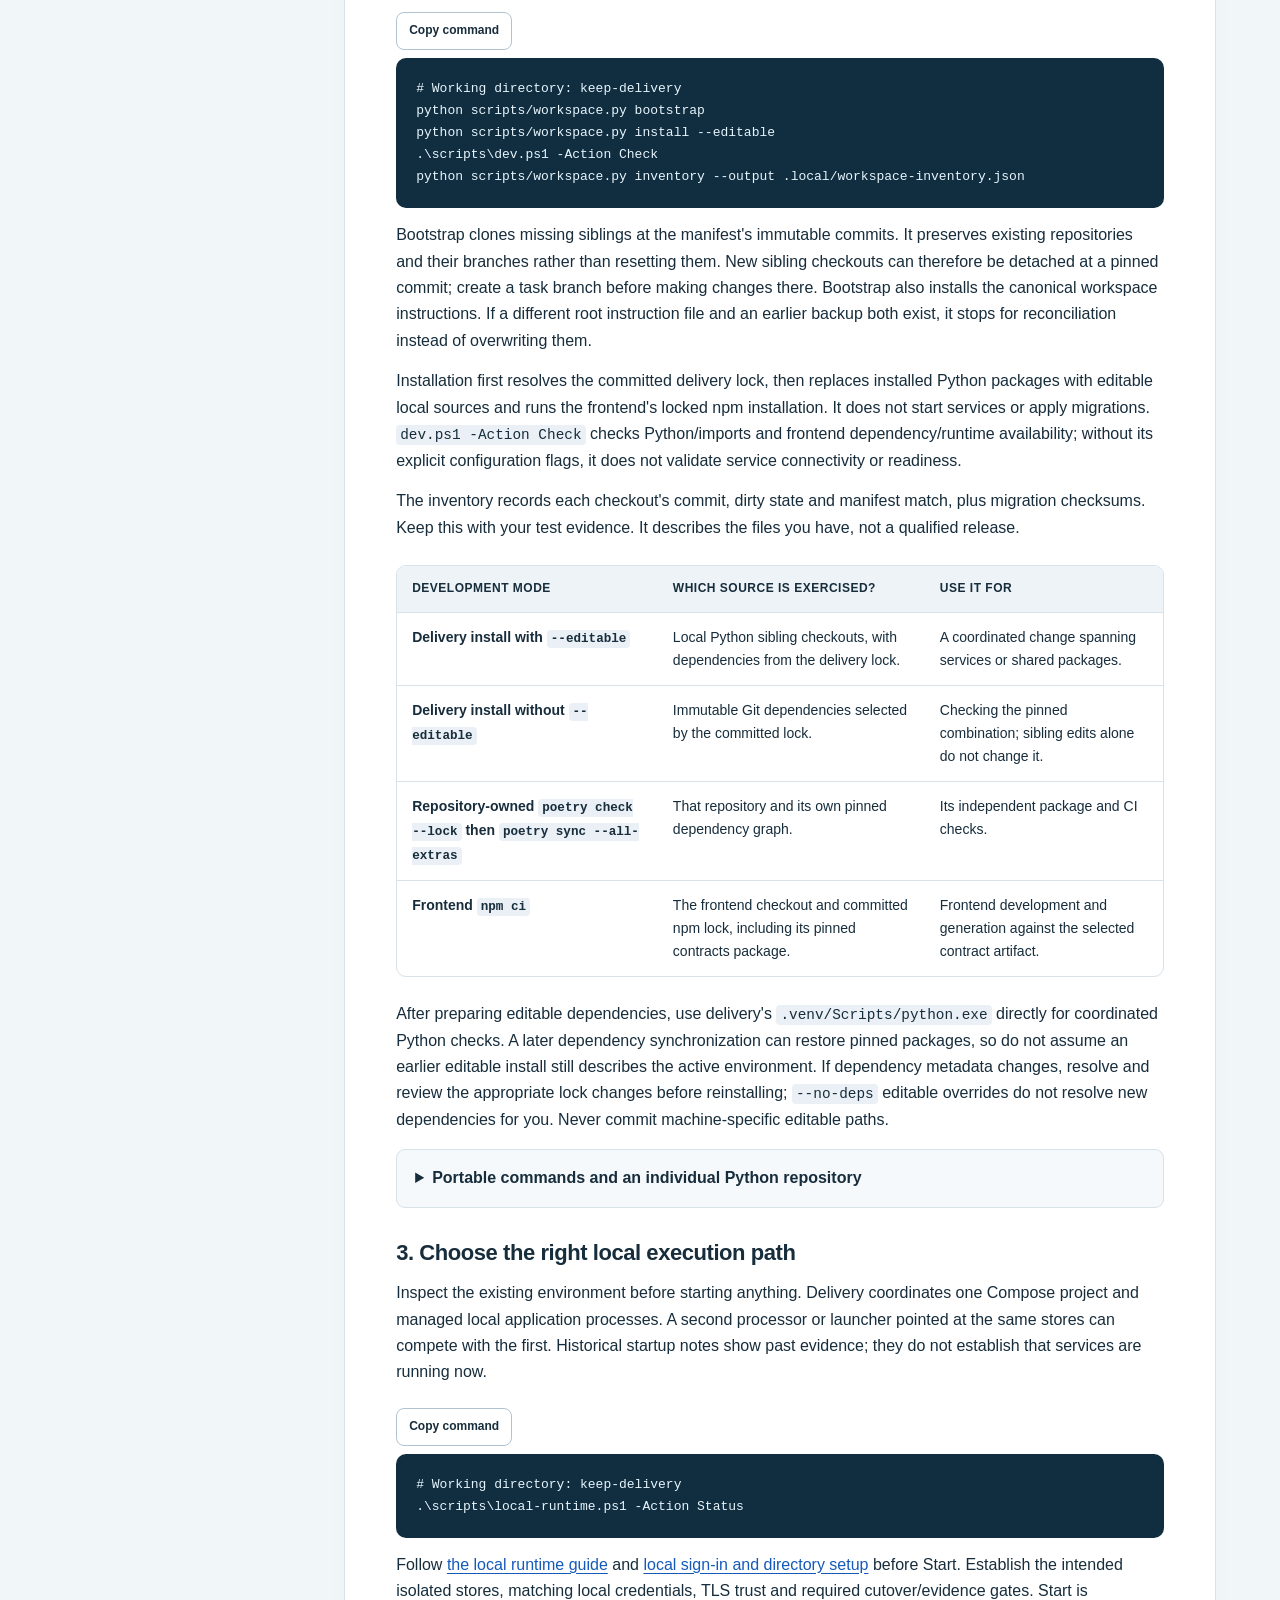
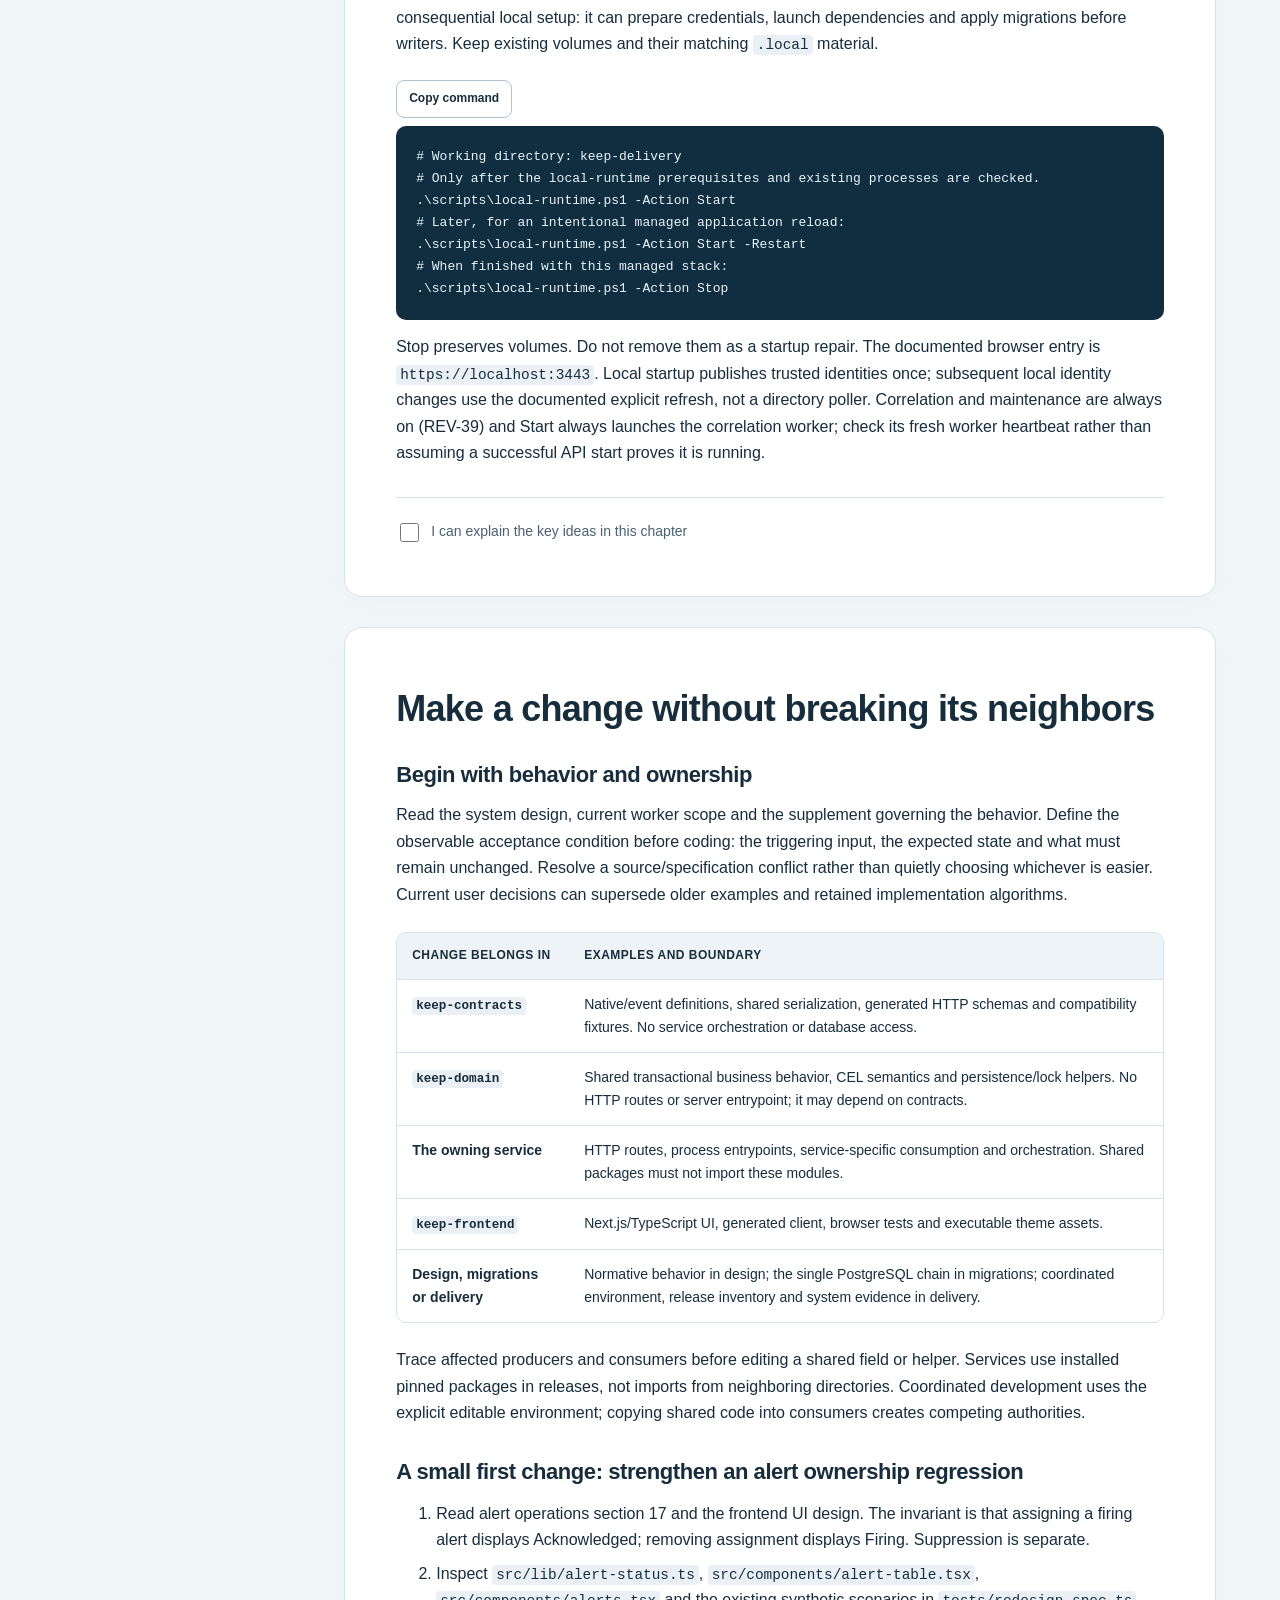
==== commit f0752c80: "REV-73: local stack, load-test bundle and docs without Keycloak M4 checkpoint. Local compose runs Op" ====
--- a/docs/developer-guide/index.html
+++ b/docs/developer-guide/index.html
@@ -36,7 +36,7 @@
 <div class="lane"><span class="lane-label">Independent consumers</span><button data-repo="keep-correlation">Correlation → PostgreSQL</button><span>and</span><button data-repo="keep-indexer">Indexer + PG reconciliation → Elasticsearch</button></div>
 <div class="lane"><span class="lane-label">Human path</span><button data-repo="keep-frontend">Browser</button><b aria-hidden="true">↔</b><button data-repo="keep-api">Product API</button><b aria-hidden="true">↔</b><span>PostgreSQL authority<br>Elasticsearch searches<br>Redis hints + SSE/refetch</span></div>
 </div>
-<p class="caption">Logical flow, not a network topology or replica count. Human identity uses Authelia over OpenLDAP and trusted directory publication; source credentials use Kong. Select a service to inspect its repository below.</p>
+<p class="caption">Logical flow, not a network topology or replica count. Human identity uses Keep's password sign-in (one LDAP bind), the ADAPI directory and trusted directory publication; source credentials use Kong. Select a service to inspect its repository below.</p>
 <div class="interactive"><h3>Repository explorer</h3><p>Select a repository to see its responsibility, starting files, dependencies and a common boundary mistake.</p><div id="repo-buttons" class="repo-buttons" aria-label="Repositories"></div><div id="repo-detail" class="repo-detail" aria-live="polite"></div></div>
 <h3>Which store answers which question</h3>
 <div class="table-scroll"><table><thead><tr><th>Question</th><th>Authority</th><th>Developer consequence</th></tr></thead><tbody>
@@ -159,7 +159,7 @@
   <p>Inspect the existing environment before starting anything. Delivery coordinates one Compose project and managed local application processes. A second processor or launcher pointed at the same stores can compete with the first. Historical startup notes show past evidence; they do not establish that services are running now.</p>
   <pre><code class="language-powershell"># Working directory: keep-delivery
 .\scripts\local-runtime.ps1 -Action Status</code></pre>
-  <p>Follow <a href="../local-runtime.md">the local runtime guide</a> and <a href="../local-identity.md">local identity setup</a> before Start. Establish the intended isolated stores, matching local credentials, TLS trust and required cutover/evidence gates. Start is consequential local setup: it can prepare credentials, launch dependencies and apply migrations before writers. Keep existing volumes and their matching <code>.local</code> material.</p>
+  <p>Follow <a href="../local-runtime.md">the local runtime guide</a> and <a href="../local-identity.md">local sign-in and directory setup</a> before Start. Establish the intended isolated stores, matching local credentials, TLS trust and required cutover/evidence gates. Start is consequential local setup: it can prepare credentials, launch dependencies and apply migrations before writers. Keep existing volumes and their matching <code>.local</code> material.</p>
   <pre><code class="language-powershell"># Working directory: keep-delivery
 # Only after the local-runtime prerequisites and existing processes are checked.
 .\scripts\local-runtime.ps1 -Action Start
@@ -257,7 +257,7 @@
 .\scripts\verify.ps1 -Suite BrowserReal -BrowserChannel chrome
 # Separate integration suite; requires KEEP_TEST_DATABASE_URL.
 .\scripts\verify.ps1 -Suite Database</code></pre>
-  <p>The Database suite applies migrations and writes synthetic records to its configured isolated test database. Real browser evidence still does not qualify real Authelia sign-in or the complete Kafka/search pipeline. The local-runtime browser configuration exercises a different, explicitly opt-in environment; follow its runbook instead of interchanging these tests.</p>
+  <p>The Database suite applies migrations and writes synthetic records to its configured isolated test database. Real browser evidence still does not qualify real sign-in against Active Directory or the complete Kafka/search pipeline. The local-runtime browser configuration exercises a different, explicitly opt-in environment; follow its runbook instead of interchanging these tests.</p>
 
   <h3>Understand CI and finish with honest evidence</h3>
   <p>The common Python workflow performs locked install, Ruff, owned unit tests and wheel build. Delivery additionally bootstraps the pinned workspace and checks contracts, boundaries and documentation. Frontend CI regenerates its client, fails on generated-file drift, then checks formatting, types and build. Its current workflow does not run Playwright, so a green frontend CI result alone is not browser verification.</p>
@@ -271,24 +271,24 @@
 
 <section id="identity-security" data-title="Identity &amp; security" aria-labelledby="identity-security-title">
   <h2 id="identity-security-title">Identity, authorization and security boundaries</h2>
-  <p>Keep separates the question “Who is this person?” from “What may this person do here?” Authelia authenticates human users against the directory (LDAP). The Product API authorizes their requests using a valid application session, trusted directory evidence and current Keep grants. A successful login alone does not give access to every tenant, and hiding a frontend button never replaces a server-side permission check.</p>
+  <p>Keep separates the question “Who is this person?” from “What may this person do here?” Keep checks a person's company password with one LDAP bind against Active Directory and reads people and groups from ADAPI, the company directory REST API. The Product API authorizes their requests using a valid application session, trusted directory evidence and current Keep grants. A successful login alone does not give access to every tenant, and hiding a frontend button never replaces a server-side permission check.</p>
 
   <h3>Follow a human request across the boundary</h3>
   <ol>
-    <li>The browser starts at <code>/auth/login</code>. The API creates a one-use login transaction and redirects to the configured Authelia issuer.</li>
-    <li>The user enters credentials on Authelia's sign-in portal, which authenticates them against the directory; Keep does not introduce its own password endpoint.</li>
-    <li>The API handles the authorization-code callback using PKCE, validates the transaction and identity evidence, and creates an opaque application session. OAuth tokens stay on the server.</li>
+    <li>A signed-out browser opens Keep's <code>/sign-in</code> page. The user enters a company username and password, and the page posts them as JSON to <code>POST /auth/login</code>.</li>
+    <li>The API checks the same origin, the username and a non-empty password, then performs one ldap3 simple bind with the configured bind format and asks WhoAmI who is bound. The password is used for that bind only; it is never stored, logged or forwarded.</li>
+    <li>The API reads the person's own ADAPI row. A disabled account gets the same refusal as a wrong password. A new or changed person is published through the ordinary publisher, then the API creates an opaque application session with a 24-hour absolute limit and no idle timeout.</li>
     <li>For each protected request, the API combines that session with the accepted directory checkpoint and current grants. Mutations recheck authorization through their commit boundary; live subscriptions enforce the same tenant access.</li>
   </ol>
-  <p>The application origin serves the UI, <code>/api</code> and <code>/auth</code>. Environment configuration supplies exact callback URLs, issuer, trust and client credentials. The browser's protected cookie, same-origin checks and CSRF protection are part of the contract. Do not place tokens in browser storage, invent an alternate issuer from user input, or bypass OIDC to simplify a local test.</p>
+  <p>The application origin serves the UI, <code>/api</code> and <code>/auth</code>. Environment configuration supplies the LDAP host, port, encryption setting and bind format, the ADAPI address and its <code>ClientId</code> secret, and the super-admin group. The browser's protected cookie, same-origin checks and CSRF protection are part of the contract. Sign-out ends the session in Keep only. Do not place credentials in browser storage, log a password, or add a test login route to simplify a local test.</p>
 
   <h3>Directory evidence and tenant roles</h3>
-  <p>Company LDAP remains authoritative for people and nested teams. Immutable directory identities bind accounts and grants; display names and email addresses are not identities. Keep grants combine direct and team membership using the highest role: <code>view</code>, <code>edit</code>, then <code>admin</code>. Assignment gives responsibility, not permission. Global is a fixed tenant with its own universal eligible-user edit policy; tenant administration and global administration remain distinct.</p>
-  <p><strong>Current scope uses explicit trusted publication.</strong> There is no continuously polling directory worker and no current five-minute propagation promise. Complete bootstrap or manual publication supplies trusted identity evidence. Existing eligible users may continue from the last trusted checkpoint without an age cutoff, while known revocations, current grant changes, logout and session expiry still apply. A first-time identity without required evidence cannot be admitted by guessing membership from a token or username.</p>
+  <p>Active Directory remains authoritative for people and nested teams. Keep identifies users and groups by their lowercase samAccountName from ADAPI; display names and email addresses are labels, not identities. Keep grants combine direct and team membership using the highest role: <code>view</code>, <code>edit</code>, then <code>admin</code>. Assignment gives responsibility, not permission. Global is a fixed tenant with its own universal eligible-user edit policy; tenant administration and global administration remain distinct.</p>
+  <p><strong>Current scope uses explicit trusted publication.</strong> There is no continuously polling directory worker and no current five-minute propagation promise. Complete bootstrap or manual publication supplies trusted identity evidence. Existing eligible users may continue from the last trusted checkpoint without an age cutoff, while known revocations, current grant changes, logout and session expiry still apply. Sign-in never reads groups: memberships come only from a refresh or a save on pick, never from a guess at sign-in.</p>
   <details>
     <summary>Why partial identity refreshes cannot replace the trusted view</summary>
     <p>A directory timeout is not proof that a person left every team. Publication separates complete positive evidence from independently verified negative facts and prevents older observations overwriting newer ones. Unknown or incomplete evidence can block a new grant or admission without stripping existing valid access. Read <code>keep.identity.publication</code> for the transaction and generation checks before changing this behavior.</p>
-    <p>Isolated development runs a small OpenLDAP directory behind Authelia, with immutable entryUUIDs, normal OIDC and explicit publication. Both Authelia and Keep's LDAP worker read the same OpenLDAP, so dev exercises the production directory path; it does not qualify company LDAP integration or create a login bypass. Session expiry and restore gates still apply.</p>
+    <p>Isolated development replaces Active Directory and ADAPI with a local OpenLDAP for the bind and a mock ADAPI for people and groups, using the same <code>adapi</code> keys and normal publication. That exception removes the company directory dependency; it does not qualify company AD or ADAPI integration or create a login bypass. Session expiry and restore gates still apply.</p>
   </details>
 
   <h3>Tenant isolation belongs in every data path</h3>
@@ -370,7 +370,7 @@
     <li>Prepare the compatible rollout and rollback procedures, including drains, migration Job and startup order. Execute only within the environment's authorization and isolation boundaries.</li>
     <li>Run initialization and end-to-end synthetic checks before load qualification. Measure the full workload and retained-data growth, then record limitations instead of converting partial success into readiness.</li>
   </ol>
-  <p>The private OpenShift bundle is an isolated-test handoff. Its example allocations, external service placeholders and native test identities are inputs for a supplied environment, not company defaults. Namespace separation alone does not isolate shared Kafka topic names. Keep owns application behavior and the Authelia + OpenLDAP identity configuration; dedicated teams own company LDAP, PostgreSQL, Elasticsearch, Kafka, Redis, OpenShift, Kong and Grafana infrastructure, including capacity, retention, backups and service recovery.</p>
+  <p>The private OpenShift bundle is an isolated-test handoff. Its example allocations, external service placeholders and test identities on a test OpenLDAP and mock ADAPI are inputs for a supplied environment, not company defaults. Namespace separation alone does not isolate shared Kafka topic names. Keep owns application behavior and its sign-in configuration; dedicated teams own Active Directory, ADAPI, PostgreSQL, Elasticsearch, Kafka, Redis, OpenShift, Kong and Grafana infrastructure, including capacity, retention, backups and service recovery.</p>
 
   <h3>Read the current gates before making a claim</h3>
   <div class="table-scroll"><table>
@@ -429,7 +429,7 @@
   const link = (href, label) => `<a href="${escape(href)}">${escape(label)}</a>`;
   const repo = (name, kind, responsibility, start, dependencies, trap) => ({name,kind,responsibility,start,dependencies,trap});
   const repositories = [
-    repo('keep-frontend','Browser application','Next.js/TypeScript screens, assets and generated API types; sign-in uses the identity provider\'s own portal (Authelia) with no custom login theme. Maintains drafts and request context; the server remains authorization authority.',['src/components/workspace.tsx','src/lib/api.ts','src/lib/live-stream.ts','src/lib/generated.ts'],'Consumes the Product API and generated contracts. Uses the committed npm lock.','Do not persist tenant-protected drafts across access loss or silently save a local view as shared configuration.'),
+    repo('keep-frontend','Browser application','Next.js/TypeScript screens, assets, generated API types and the Keep sign-in page. Maintains drafts and request context; the server remains authorization authority.',['src/components/workspace.tsx','src/lib/api.ts','src/lib/live-stream.ts','src/lib/generated.ts'],'Consumes the Product API and generated contracts. Uses the committed npm lock.','Do not persist tenant-protected drafts across access loss or silently save a local view as shared configuration.'),
     repo('keep-api','Runtime service','Human authentication/authorization, HTTP management commands, search/count routes, synchronous operator provisioning and live publishing/SSE.',['src/keep/main.py','src/keep/alerts/routes.py','src/keep/live.py','src/keep/operators/synchronous.py'],'Uses PostgreSQL, search and live adapters plus contracts/domain. Operator bindings carry separately scoped privileges.','Do not move operator work to an imagined background worker or infer success from an incomplete remote saga.'),
     repo('keep-ingestion','Runtime service','Native v1/v2 and Grafana admission, strict validation, trusted routing, Kafka publication and the Kong policy plugin. Public/private variants share this owner.',['src/keep/ingestion/main.py','src/keep/ingestion/kafka_admission.py','src/keep/ingestion/gateway.py'],'Kafka and trusted gateway context. Stateless contract/domain helpers only; no Keep PostgreSQL, Elasticsearch or Redis.','Do not query the product database to authorize a source, choose a tenant or acknowledge admission.'),
     repo('keep-processor','Runtime service','Received-event consumption, source application, immutable replay result and Kafka changed-event/input-offset transactions. Owns cutover tooling.',['src/keep/kafka_source.py','src/keep/processor/main.py','src/keep/kafka_cutover.py'],'Contracts/domain, PostgreSQL and Kafka. Replay proof and committed broker offsets have different authority.','Never recompute replay bytes from the latest alert after a crash between PostgreSQL and Kafka commits.'),
@@ -478,7 +478,7 @@
   function changeState(event){let m='';switch(event){case 'assign':state.assigned=true;m='Assignment changes ownership. A firing alert now displays Acknowledged; a resolved alert stays Resolved.';break;case 'unassign':state.assigned=false;m='Assignment cleared. Lifecycle, occurrence and suppression are unchanged.';break;case 'resolve':state.lifecycle='resolved';m='Manual resolution preserves assignment. This lab assumes the maintenance condition remains matched; a real command making it false can close that cause. Resolution clears active correlation evidence; incident status is independent.';break;case 'reopen':if(state.lifecycle==='firing'){m='Already firing: no new occurrence or assignment reset.';}else{makeFiring();m='Manual reopen starts another occurrence and clears alert assignment. It does not manufacture fresh source evidence.';}break;case 'repeat':{const wasResolved=state.lifecycle==='resolved';makeFiring();state.source=state.lastSource==='suspended';sourceRelease();m=wasResolved?'The last firing/suspended payload arrives as a new delivery after manual resolution. It reopens a new occurrence and clears assignment. This is not replay of an already applied delivery UUID.':'The last source payload arrives again and lifecycle stays firing. No new occurrence. An ended maintenance cause can close on this new receipt; source suspension remains if present.';break;}case 'fire':state.lastSource='firing';makeFiring();state.source=false;sourceRelease();m='A firing source update clears source suspension. If previously resolved, it starts a new occurrence and clears assignment. Expired maintenance coverage can close at this new receipt.';break;case 'suspend':state.lastSource='suspended';makeFiring();state.source=true;sourceRelease();m='v2 suspended is firing plus a source cause. Source activity can close ended maintenance coverage, but the source cause still suppresses the alert.';break;case 'maintenance':state.lastSource=state.source?'suspended':'firing';makeFiring();state.window='active';state.maintenance=true;m='Illustrative qualifying source transition into coverage during an active window. This is not window-creation backfill over existing matches.';break;case 'end':if(state.window==='not started'){m='No maintenance window exists in this scenario. Create a qualifying entry first.';}else{state.window='ended';m='The window ended. Its persisted cause remains until a source input received at or after this boundary closes it. No timer release runs.';}break;}history.unshift(m);renderState(m);}
   document.querySelectorAll('[data-event]').forEach(b=>b.addEventListener('click',()=>changeState(b.dataset.event)));$('state-reset').addEventListener('click',resetState);resetState();
 
-  const failures={postgres:{impact:'Authoritative reads, authorization decisions and commands cannot safely proceed; source application blocks.',remains:'Healthy Kafka admission can still acknowledge new inputs because ingestion has no Keep PostgreSQL dependency.',check:'Determine the affected database/identity and SQL failure, source offset/backlog, readiness gate and durable replay proof. Do not use cached search hits to bypass authorization.',proof:'Restore authority through the supplied service procedure, then verify gates, retained inputs and processing progress. Database restoration additionally requires protected recovery evidence.'},kafka:{impact:'Confirmed admission fails; source transport/offset transactions and downstream event delivery can stall.',remains:'Healthy PostgreSQL human commands can commit. Search authority reconciliation can continue independently of missed Kafka hints.',check:'Distinguish broker unavailability from a partition proof fence, an uncertain transaction or a retention gap. Preserve original input coordinates and producer-fencing behavior.',proof:'Verify committed offsets and retained ranges under the recovery/cutover contract. Do not reset offsets to latest or replay a new client UUID as if it were the original receipt.'},search:{impact:'Feed, preset results and dashboard counts can be unavailable or stale; indexing/rebuild work cannot complete.',remains:'PostgreSQL detail, history and allowed commands can work if their own dependencies and gates are healthy. Alert authority remains stored.',check:'Inspect indexer tenant retry/error, lease ownership, document capacity, alias/index epoch and refresh-visible watermark. Compare with authoritative detail.',proof:'Reconcile or rebuild from PostgreSQL using the indexer runbook; verify visibility and alias-switch proof. Do not infer success from an accepted bulk request alone.'},redis:{impact:'Low-latency invalidation hints can be delayed or lost.',remains:'PostgreSQL remains authoritative. The Product API reconciles generations and clients refetch; Redis is not the domain database.',check:'Inspect live-degraded status, API publisher/subscriber health, PostgreSQL generations and client reconnect/refocus behavior.',proof:'Verify authorized scoped refetch and convergence, not merely that Redis accepts a connection. No separate live worker should be launched.'},directory:{impact:'New or unknown identities and team grants can remain unavailable without complete trusted publication.',remains:'Existing eligible users can use last-known trusted identity data without an age cutoff while sessions and current grants remain valid.',check:'Distinguish missing publication from known revocation, grant change or session expiry. Existing negatives cannot be ignored as an outage fallback.',proof:'Use the explicit approved publication/bootstrap flow. Do not trust token group claims as Keep permissions or promise automatic five-minute polling.'}};
+  const failures={postgres:{impact:'Authoritative reads, authorization decisions and commands cannot safely proceed; source application blocks.',remains:'Healthy Kafka admission can still acknowledge new inputs because ingestion has no Keep PostgreSQL dependency.',check:'Determine the affected database/identity and SQL failure, source offset/backlog, readiness gate and durable replay proof. Do not use cached search hits to bypass authorization.',proof:'Restore authority through the supplied service procedure, then verify gates, retained inputs and processing progress. Database restoration additionally requires protected recovery evidence.'},kafka:{impact:'Confirmed admission fails; source transport/offset transactions and downstream event delivery can stall.',remains:'Healthy PostgreSQL human commands can commit. Search authority reconciliation can continue independently of missed Kafka hints.',check:'Distinguish broker unavailability from a partition proof fence, an uncertain transaction or a retention gap. Preserve original input coordinates and producer-fencing behavior.',proof:'Verify committed offsets and retained ranges under the recovery/cutover contract. Do not reset offsets to latest or replay a new client UUID as if it were the original receipt.'},search:{impact:'Feed, preset results and dashboard counts can be unavailable or stale; indexing/rebuild work cannot complete.',remains:'PostgreSQL detail, history and allowed commands can work if their own dependencies and gates are healthy. Alert authority remains stored.',check:'Inspect indexer tenant retry/error, lease ownership, document capacity, alias/index epoch and refresh-visible watermark. Compare with authoritative detail.',proof:'Reconcile or rebuild from PostgreSQL using the indexer runbook; verify visibility and alias-switch proof. Do not infer success from an accepted bulk request alone.'},redis:{impact:'Low-latency invalidation hints can be delayed or lost.',remains:'PostgreSQL remains authoritative. The Product API reconciles generations and clients refetch; Redis is not the domain database.',check:'Inspect live-degraded status, API publisher/subscriber health, PostgreSQL generations and client reconnect/refocus behavior.',proof:'Verify authorized scoped refetch and convergence, not merely that Redis accepts a connection. No separate live worker should be launched.'},directory:{impact:'New sign-ins return 503 while LDAP or ADAPI is down, save on pick while ADAPI is down, and unknown identities and team grants stay unavailable without complete trusted publication.',remains:'Existing eligible users can use last-known trusted identity data without an age cutoff while sessions and current grants remain valid.',check:'Distinguish missing publication from known revocation, grant change or session expiry. Existing negatives cannot be ignored as an outage fallback.',proof:'Use the explicit approved publication/bootstrap flow. Do not take group membership from sign-in or promise automatic five-minute polling.'}};
   function renderFailure(){const f=failures[$('failure-select').value];$('failure-result').innerHTML=`<dl><dt>What is affected</dt><dd>${f.impact}</dd><dt>What may continue</dt><dd>${f.remains}</dd><dt>First diagnostic question</dt><dd>${f.check}</dd><dt>Recovery evidence</dt><dd>${f.proof}</dd></dl>`;}$('failure-select').addEventListener('change',renderFailure);renderFailure();
 
   const tracks={backend:[['architecture','Map repository and package boundaries'],['pipeline','Trace both commits and a replay'],['domain-model','Explore lifecycle and evidence'],['read-write','Review command concurrency'],['local-development','Prepare the editable workspace'],['change-workflow','Plan one cross-repository change']],frontend:[['domain-model','Understand user-visible state'],['read-write','Trace requests, drafts and lag'],['architecture','Find the generated client and screen owners'],['local-development','Prepare the frontend and API'],['verification','Separate fixture tests from integration'],['labs','Practise uncertain commands']],operations:[['architecture','Map services and external ownership'],['pipeline','Explore failures and offset authority'],['identity-security','Understand trust and credential boundaries'],['operations','Inspect migration and recovery discipline'],['release-readiness','Separate evidence from release gates'],['labs','Work through failure questions']]};
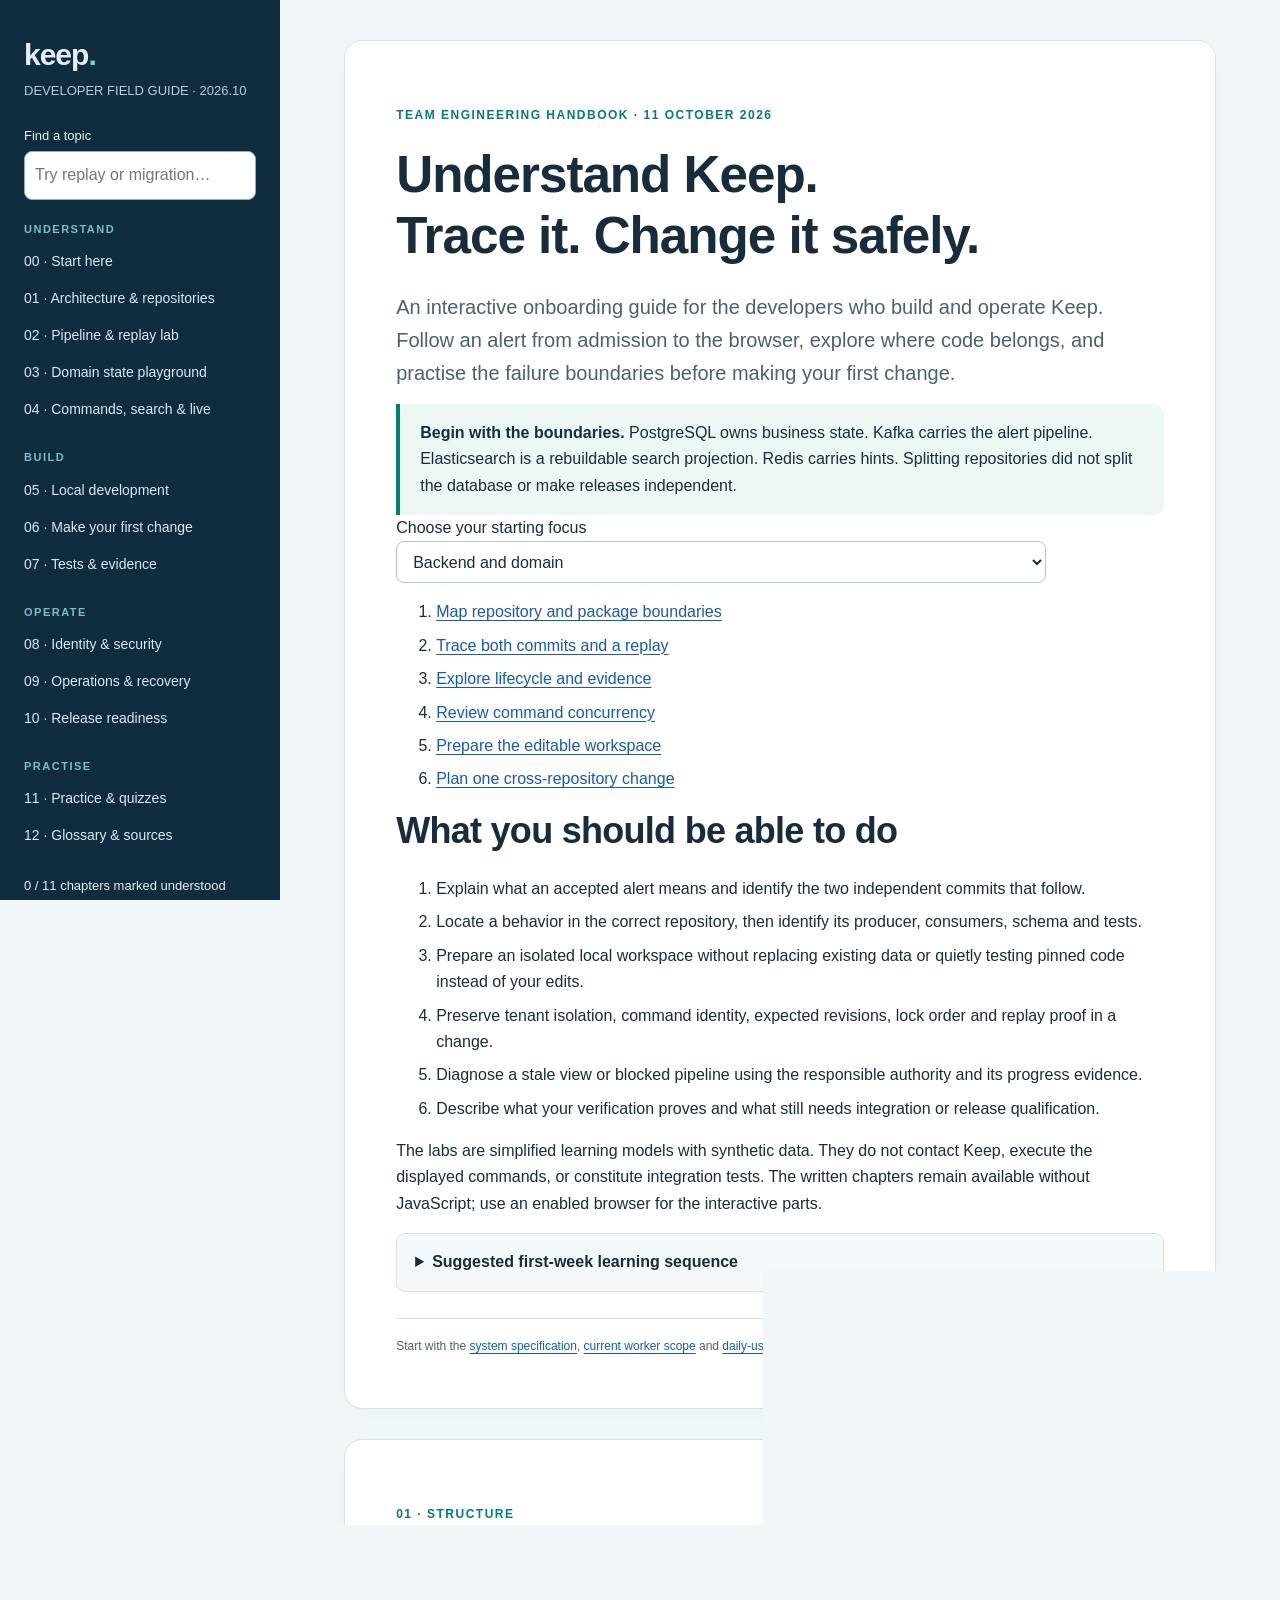
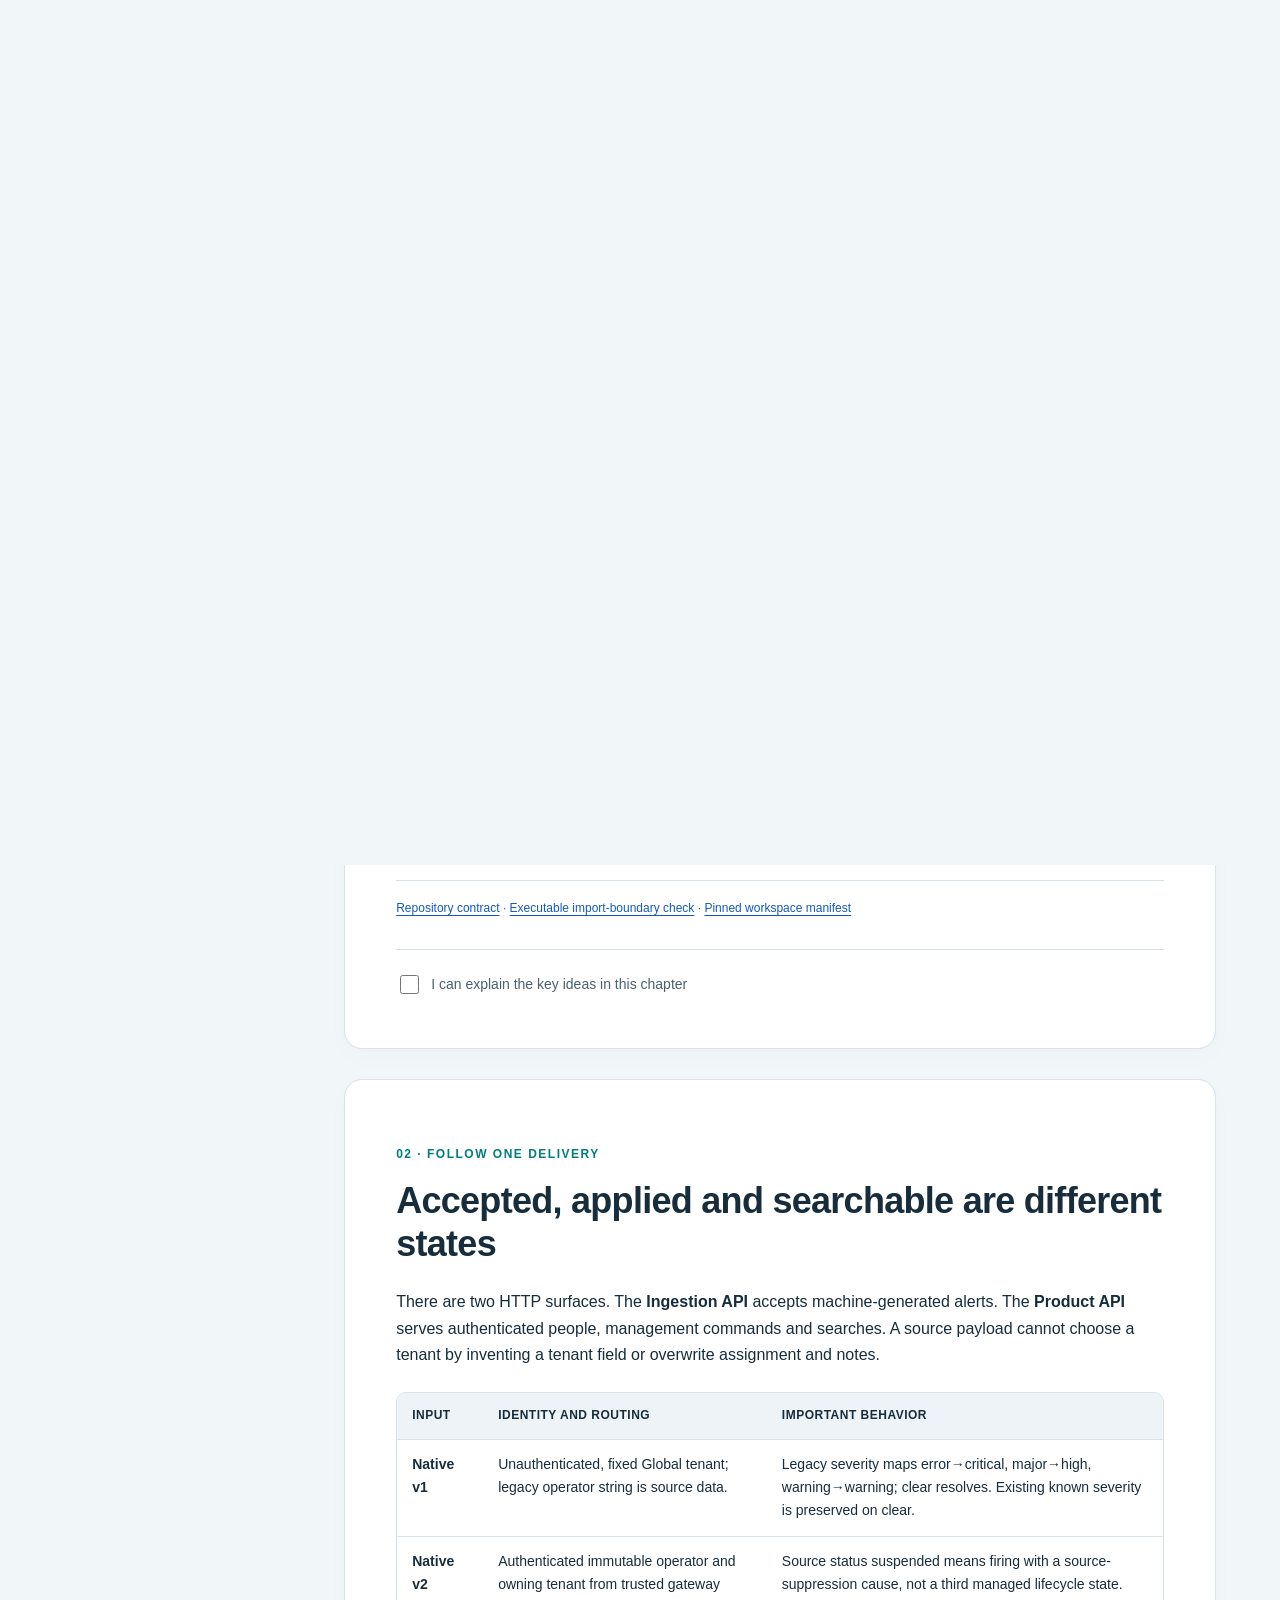
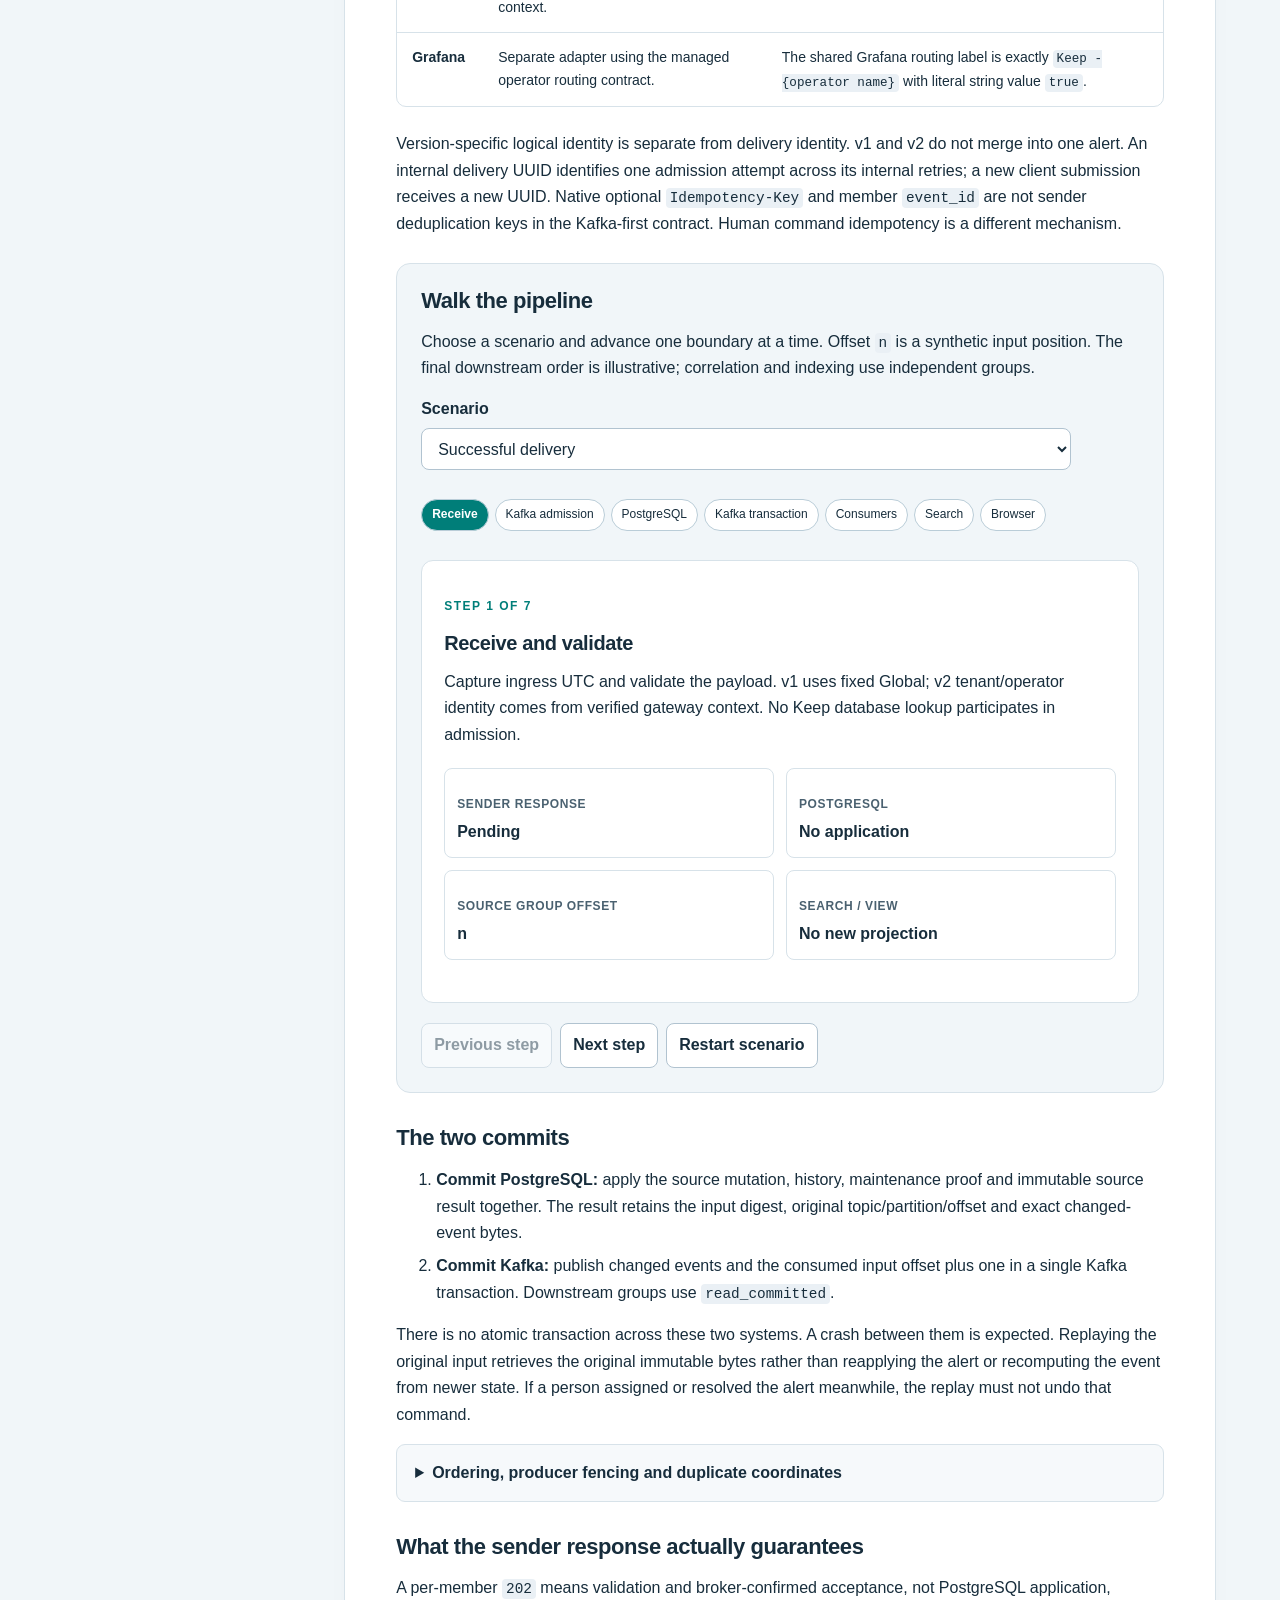
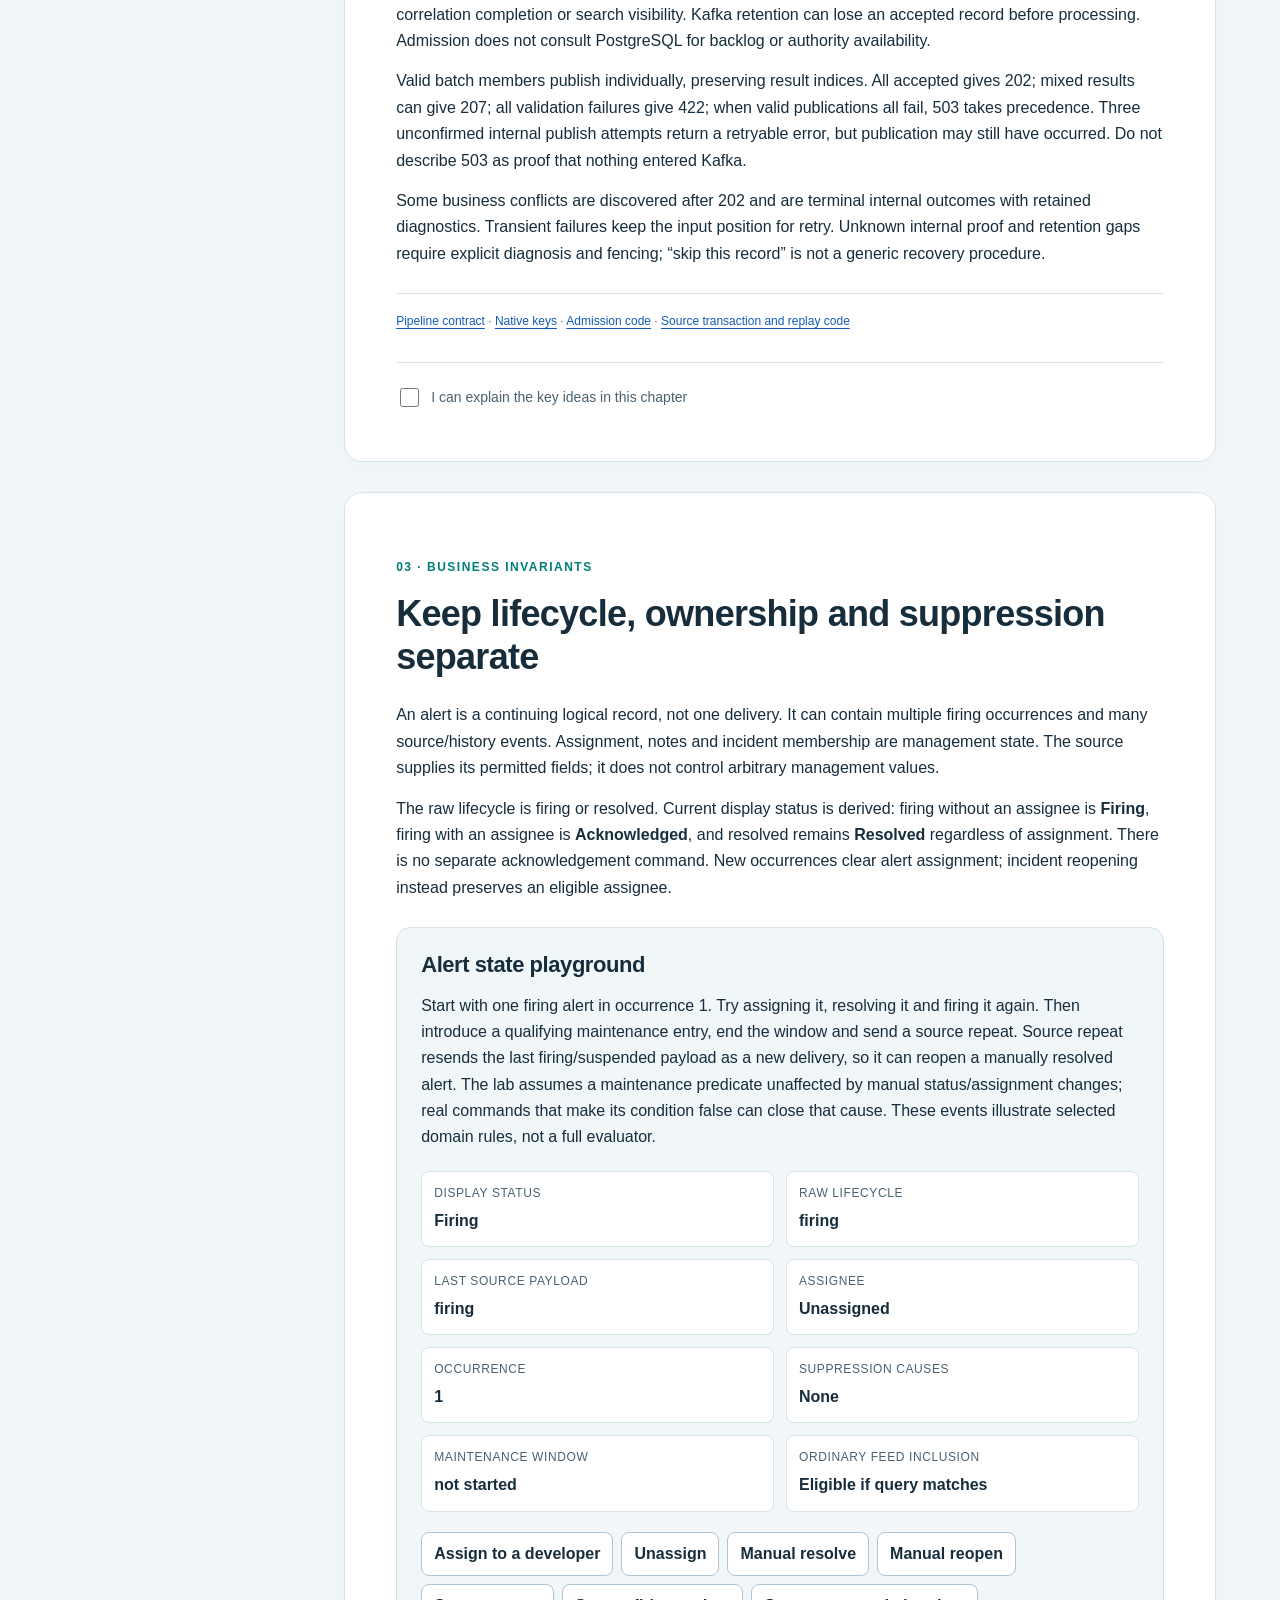
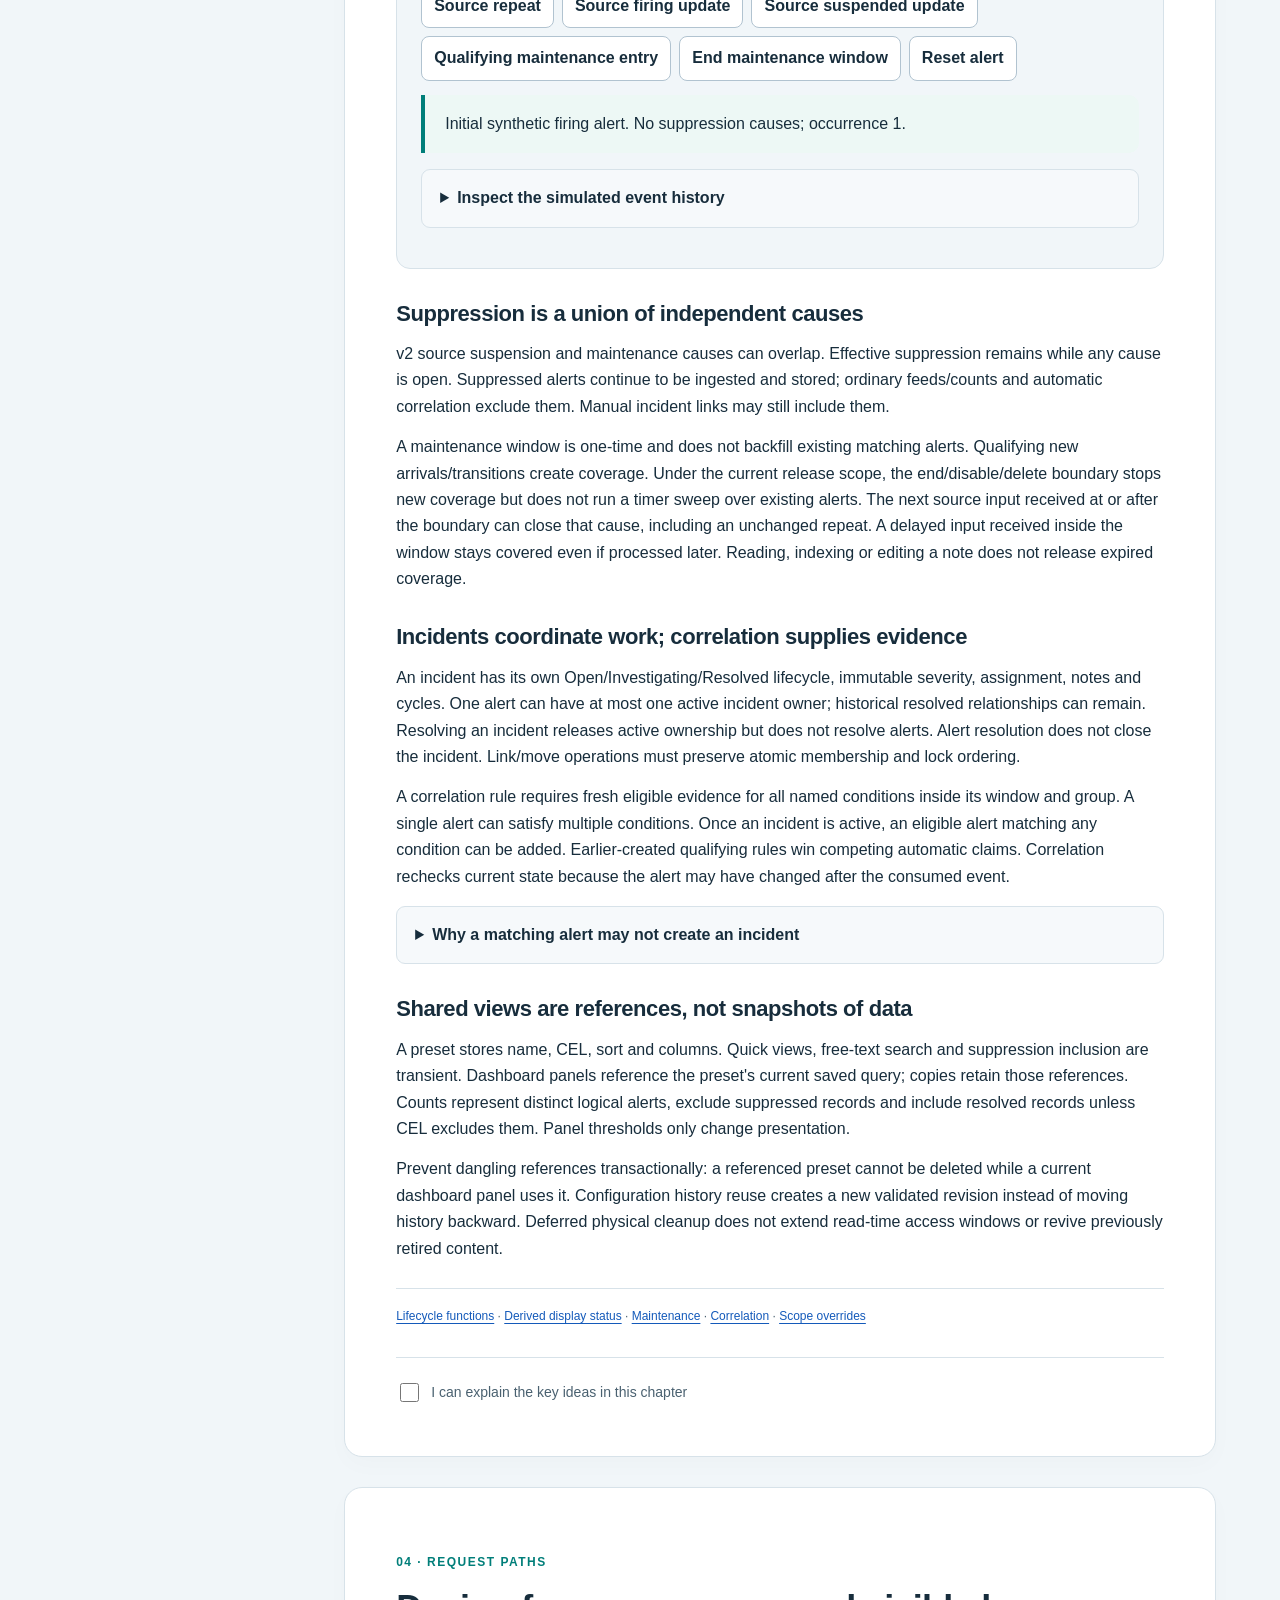
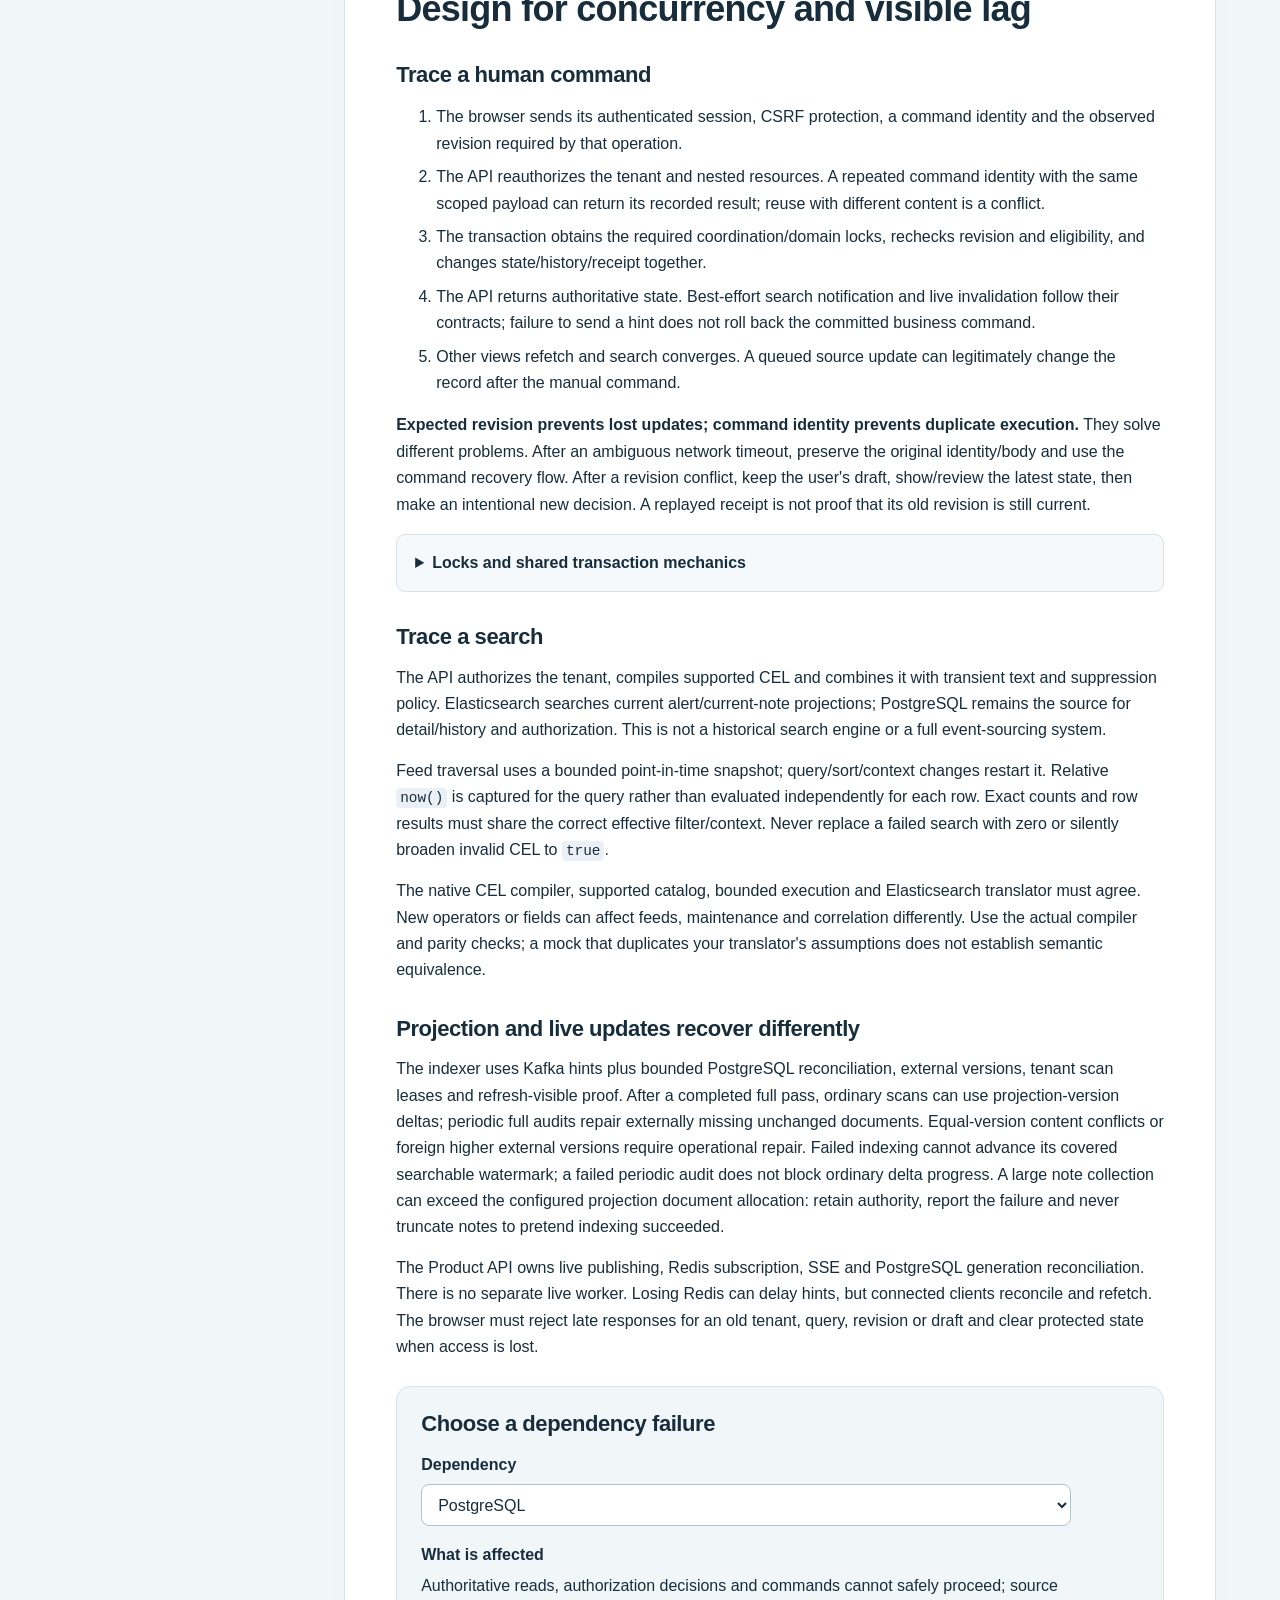
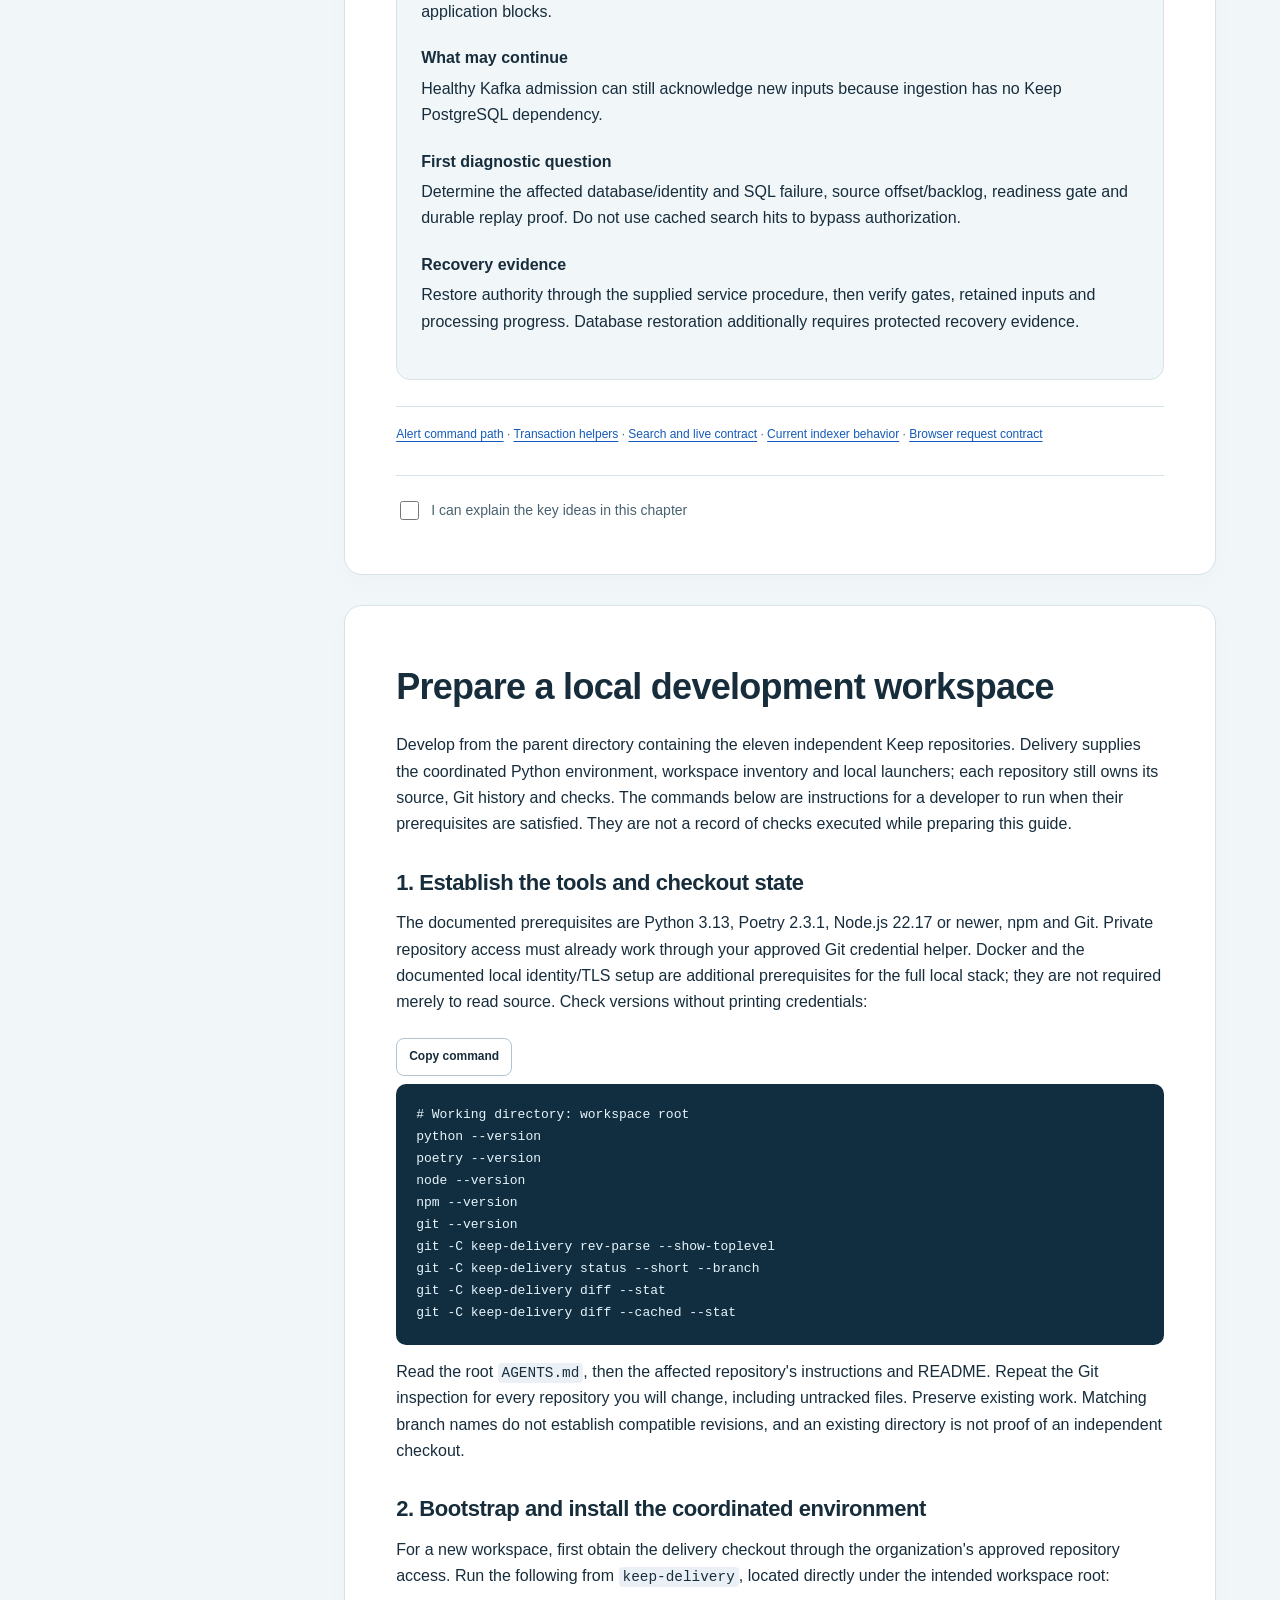
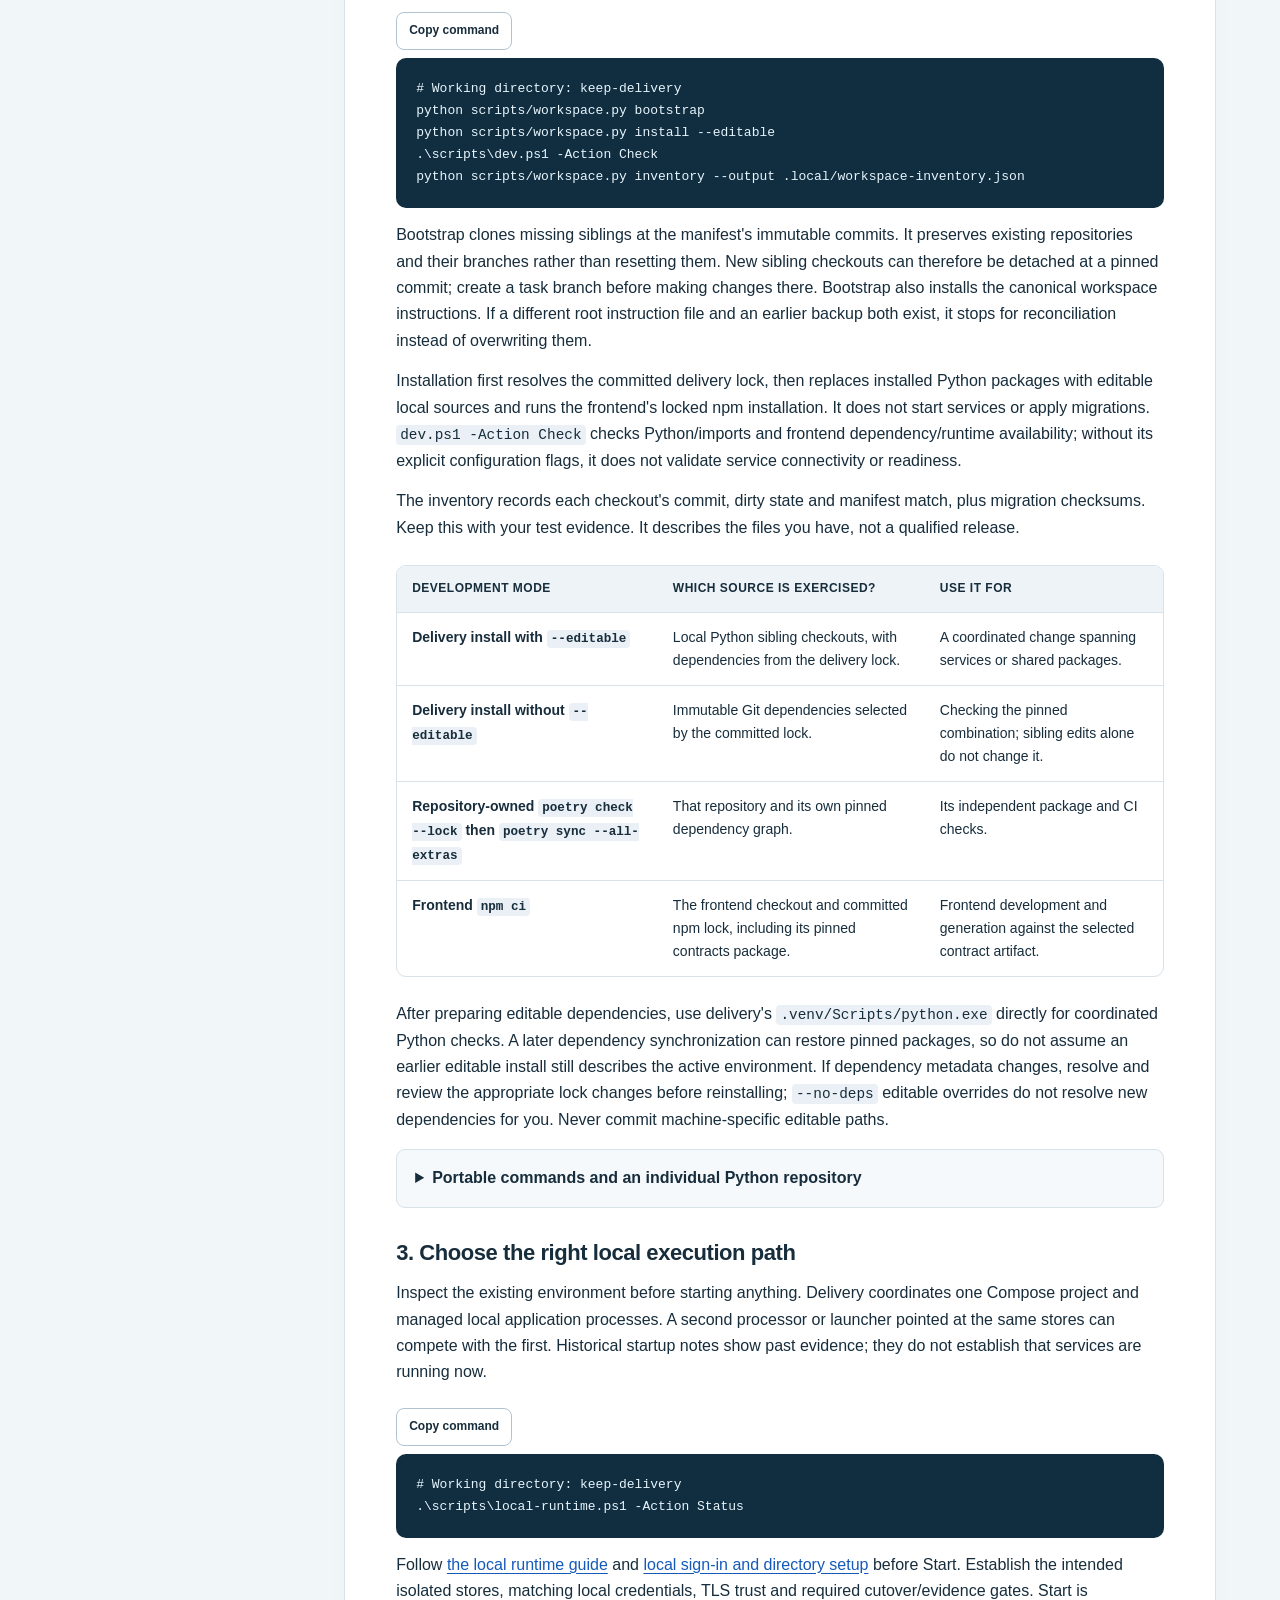
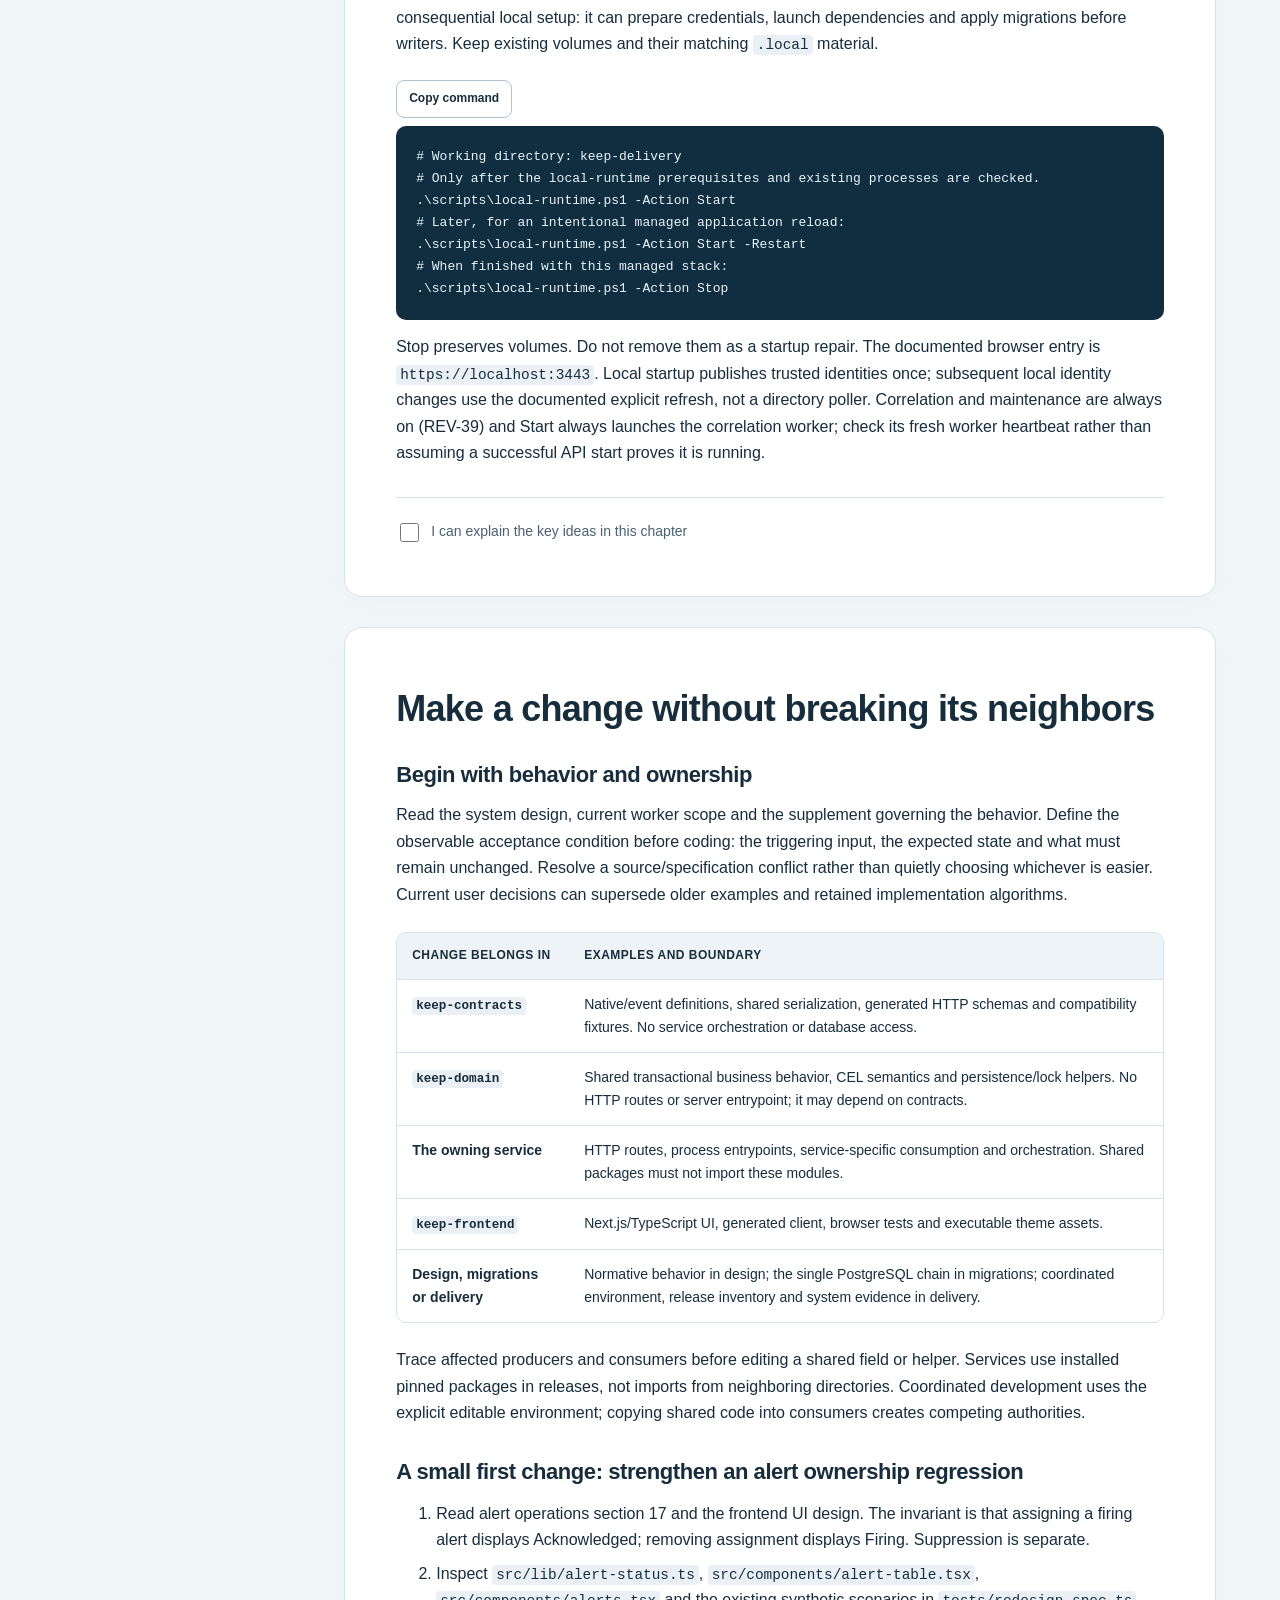
==== commit 04f2c531: "Agent guidance: type-based branch names, no Codex wording - workspace/AGENTS.md: the entrypoint is f" ====
--- a/docs/developer-guide/index.html
+++ b/docs/developer-guide/index.html
@@ -190,7 +190,7 @@
   <ol>
     <li>Read alert operations section 17 and the frontend UI design. The invariant is that assigning a firing alert displays Acknowledged; removing assignment displays Firing. Suppression is separate.</li>
     <li>Inspect <code>src/lib/alert-status.ts</code>, <code>src/components/alert-table.tsx</code>, <code>src/components/alerts.tsx</code> and the existing synthetic scenarios in <code>tests/redesign.spec.ts</code>. Identify a genuinely missing assertion or edge case; do not duplicate existing coverage.</li>
-    <li>Check the frontend branch and local changes. Reuse the relevant task branch, or create a suitable <code>codex/</code> branch from the verified starting revision. Add one focused regression using existing fixture conventions.</li>
+    <li>Check the frontend branch and local changes. Reuse the relevant task branch, or create a <code>test/</code> branch (or <code>fix/</code> if it needs a correction) from the verified starting revision. Add one focused regression using existing fixture conventions.</li>
     <li>Run the targeted browser file in the isolated synthetic test environment below. If it exposes a defect, implement the smallest correction consistent with the invariant and rerun that scenario.</li>
     <li>Review the rendered result and diff. Run affected frontend checks, then describe precisely whether you added coverage, changed behavior, or both. This exercise does not authorize a production release.</li>
   </ol>
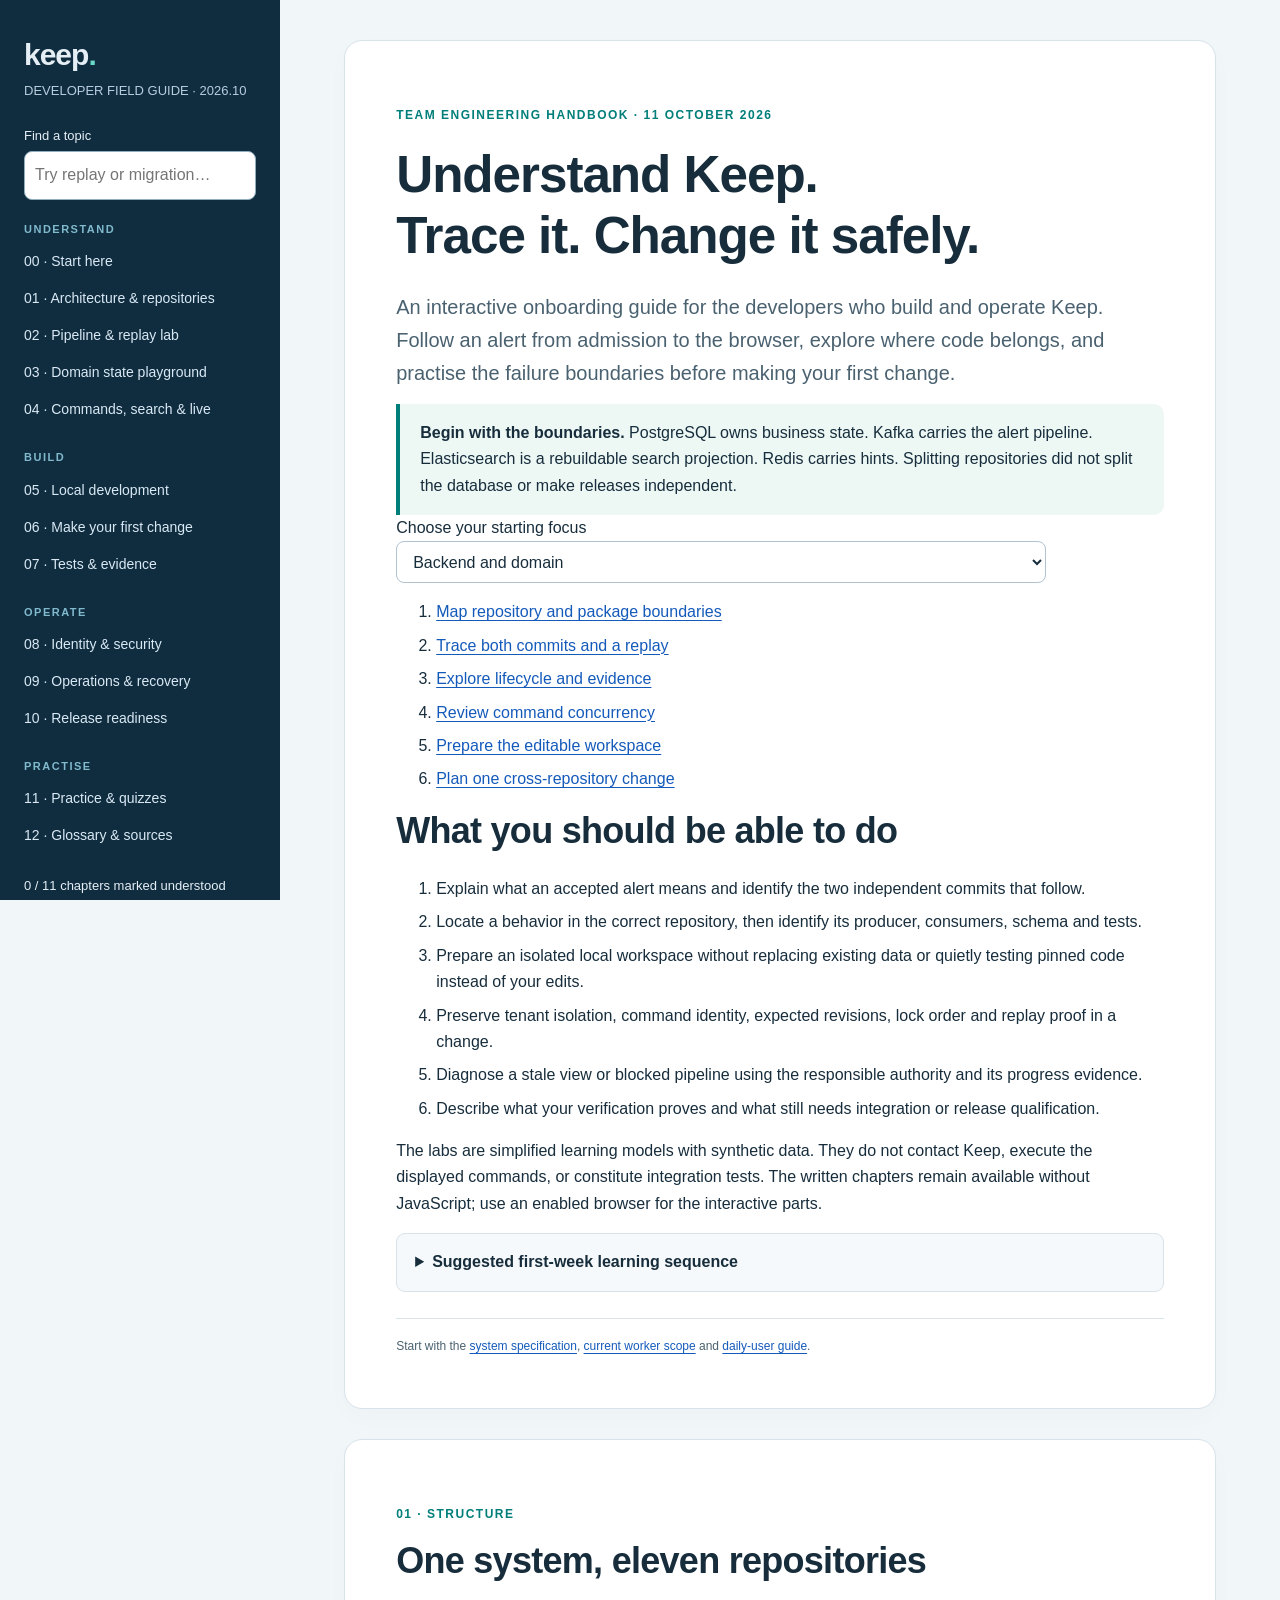
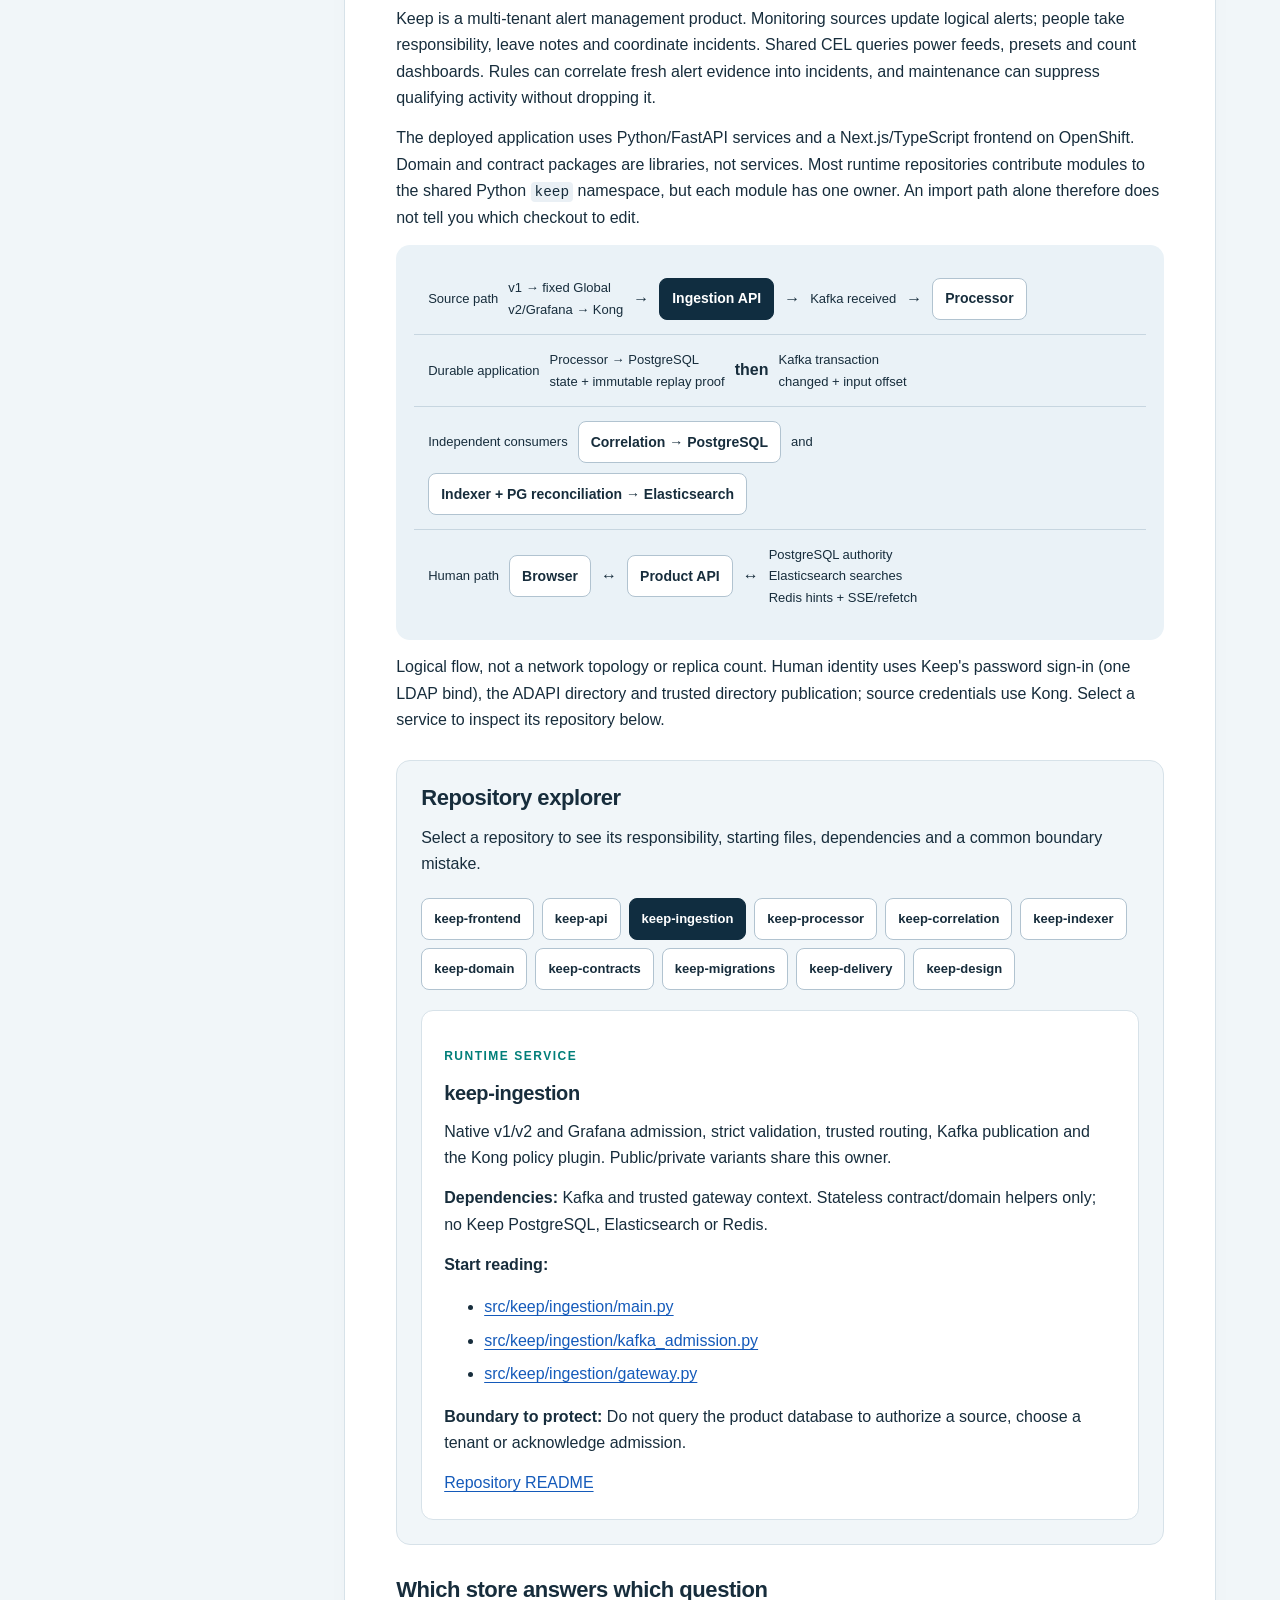
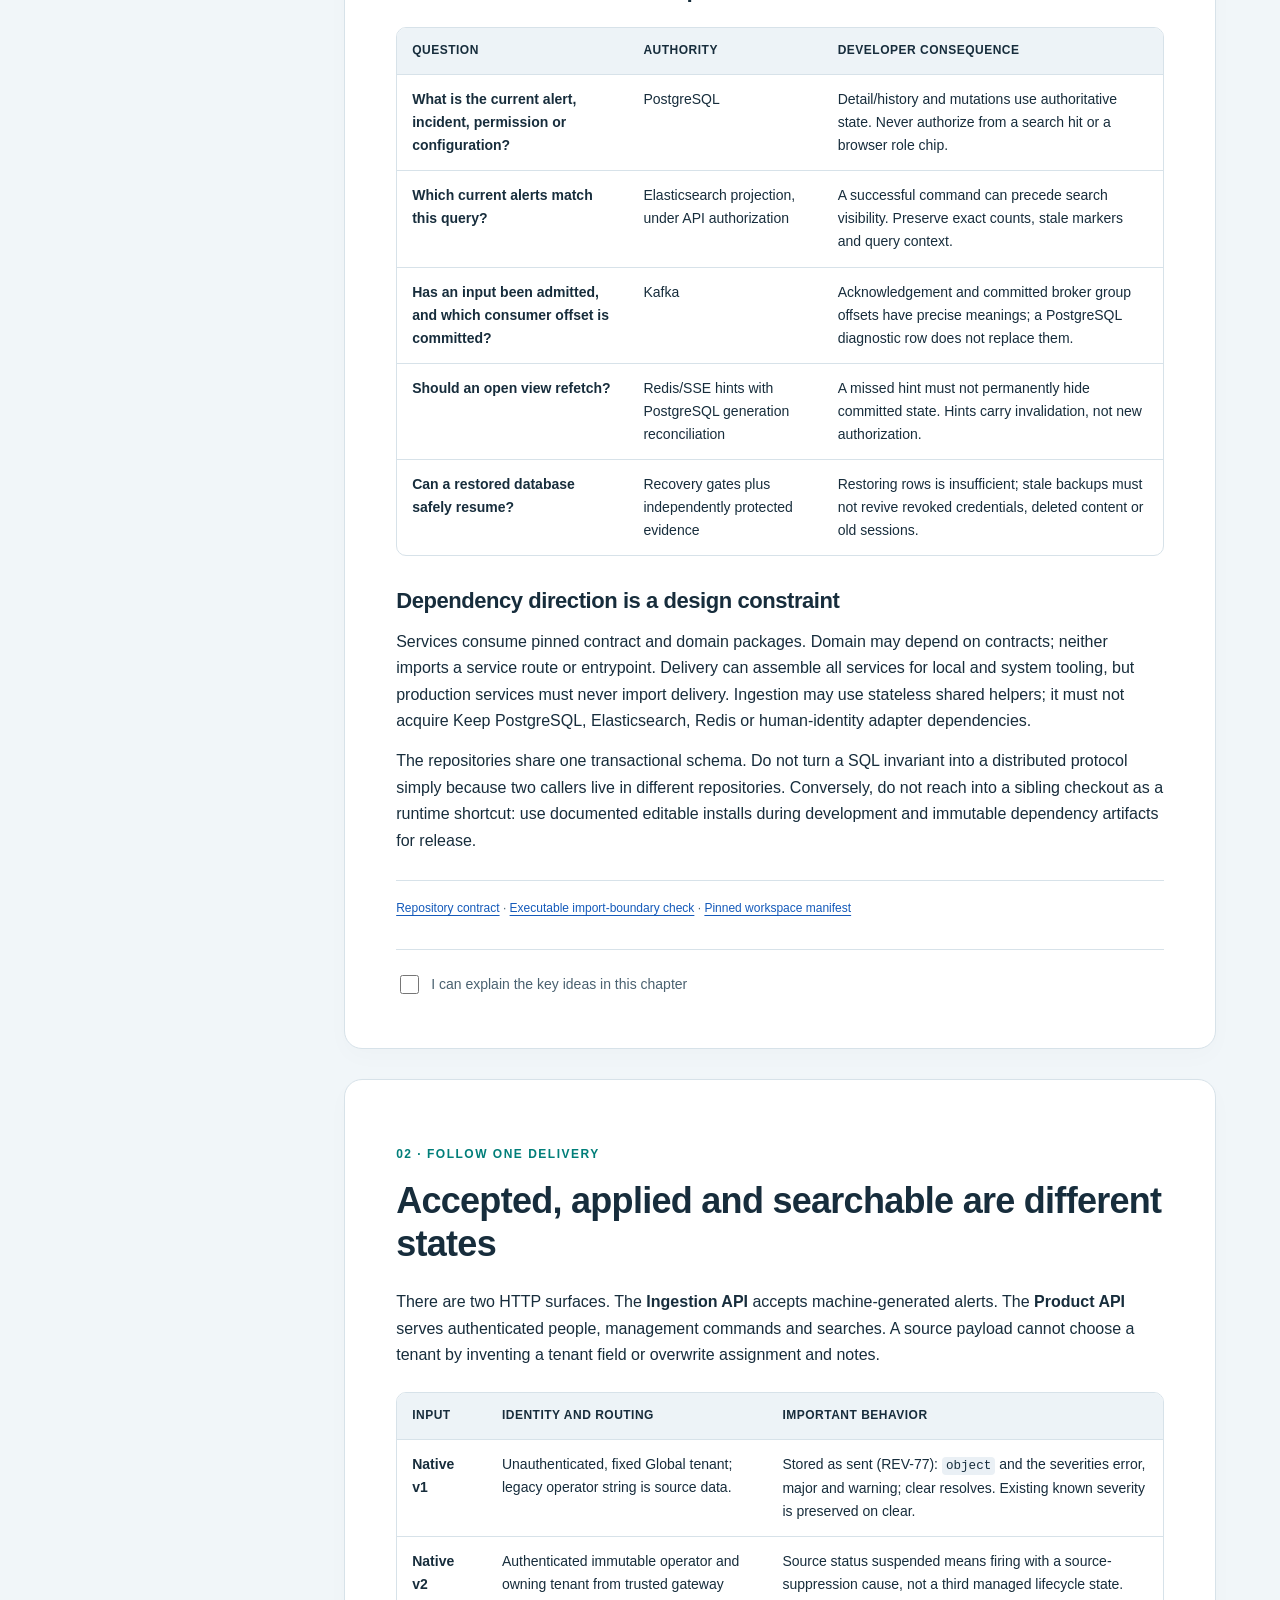
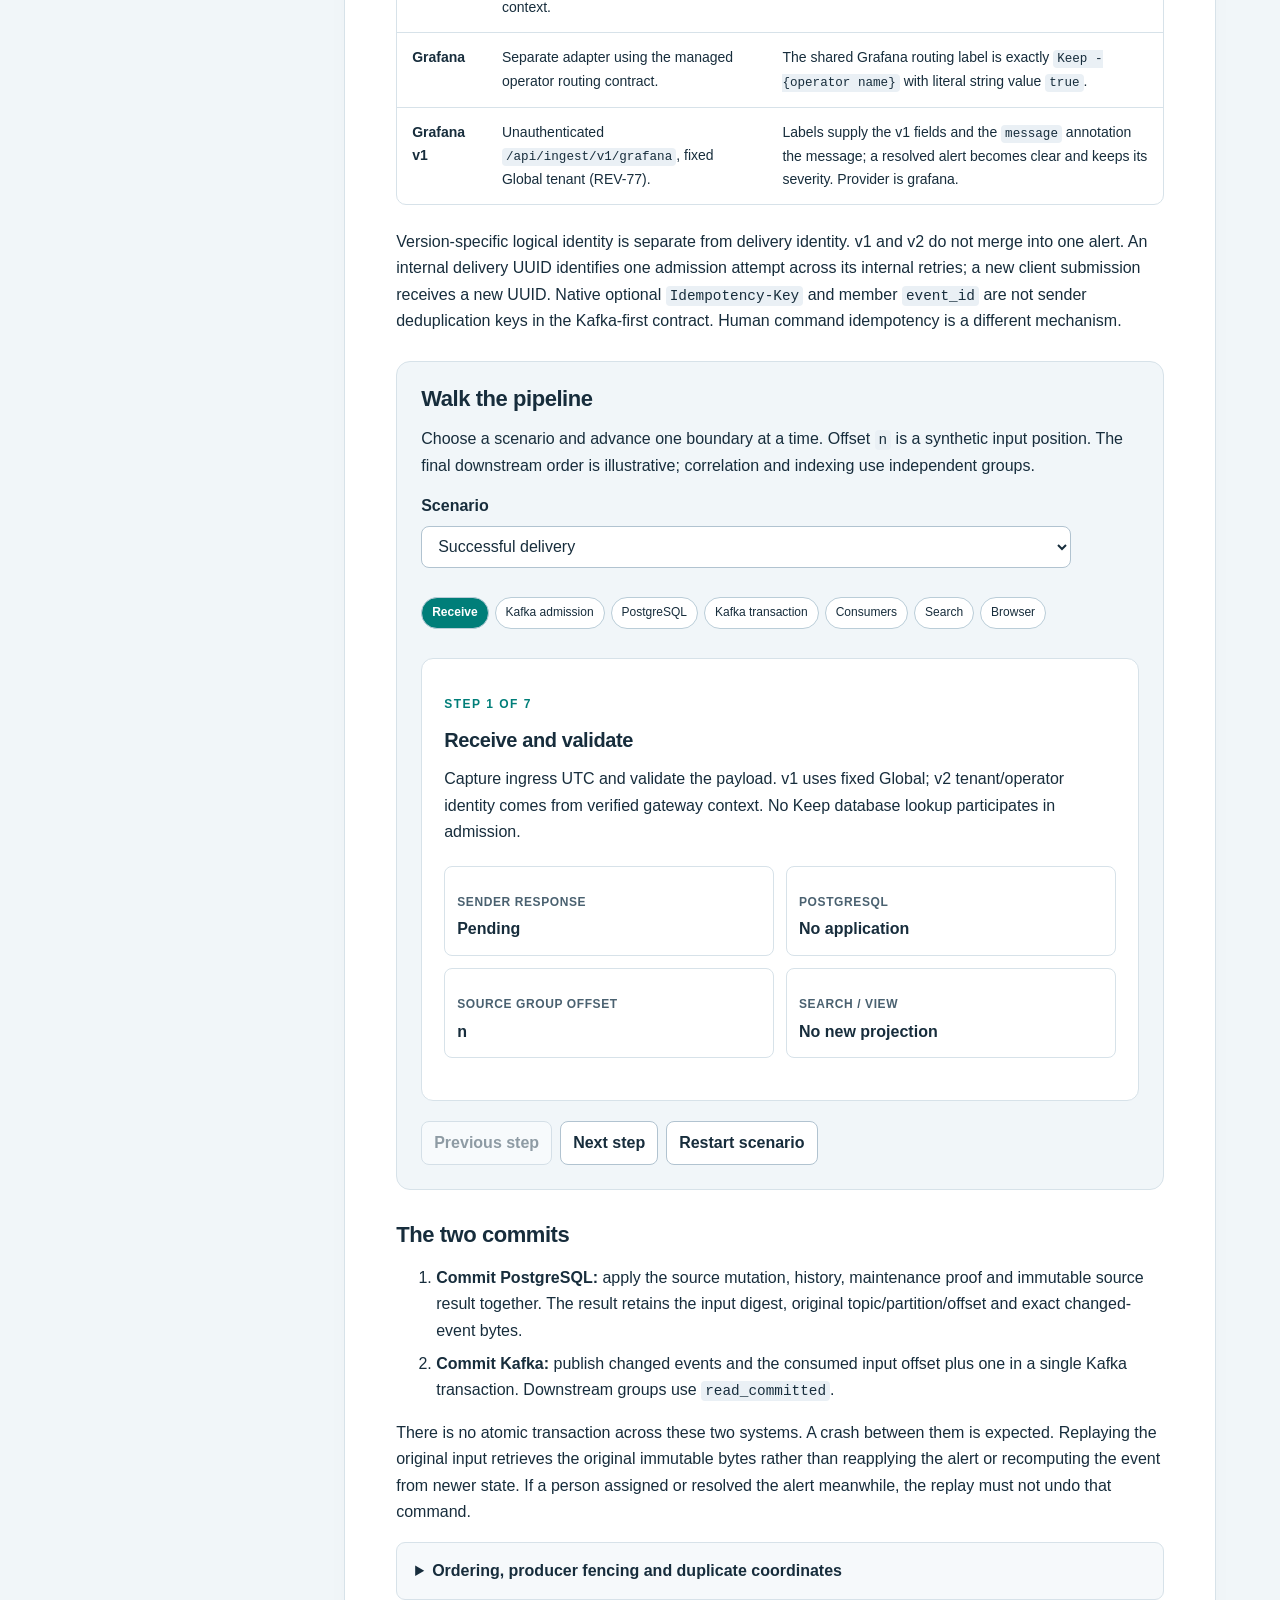
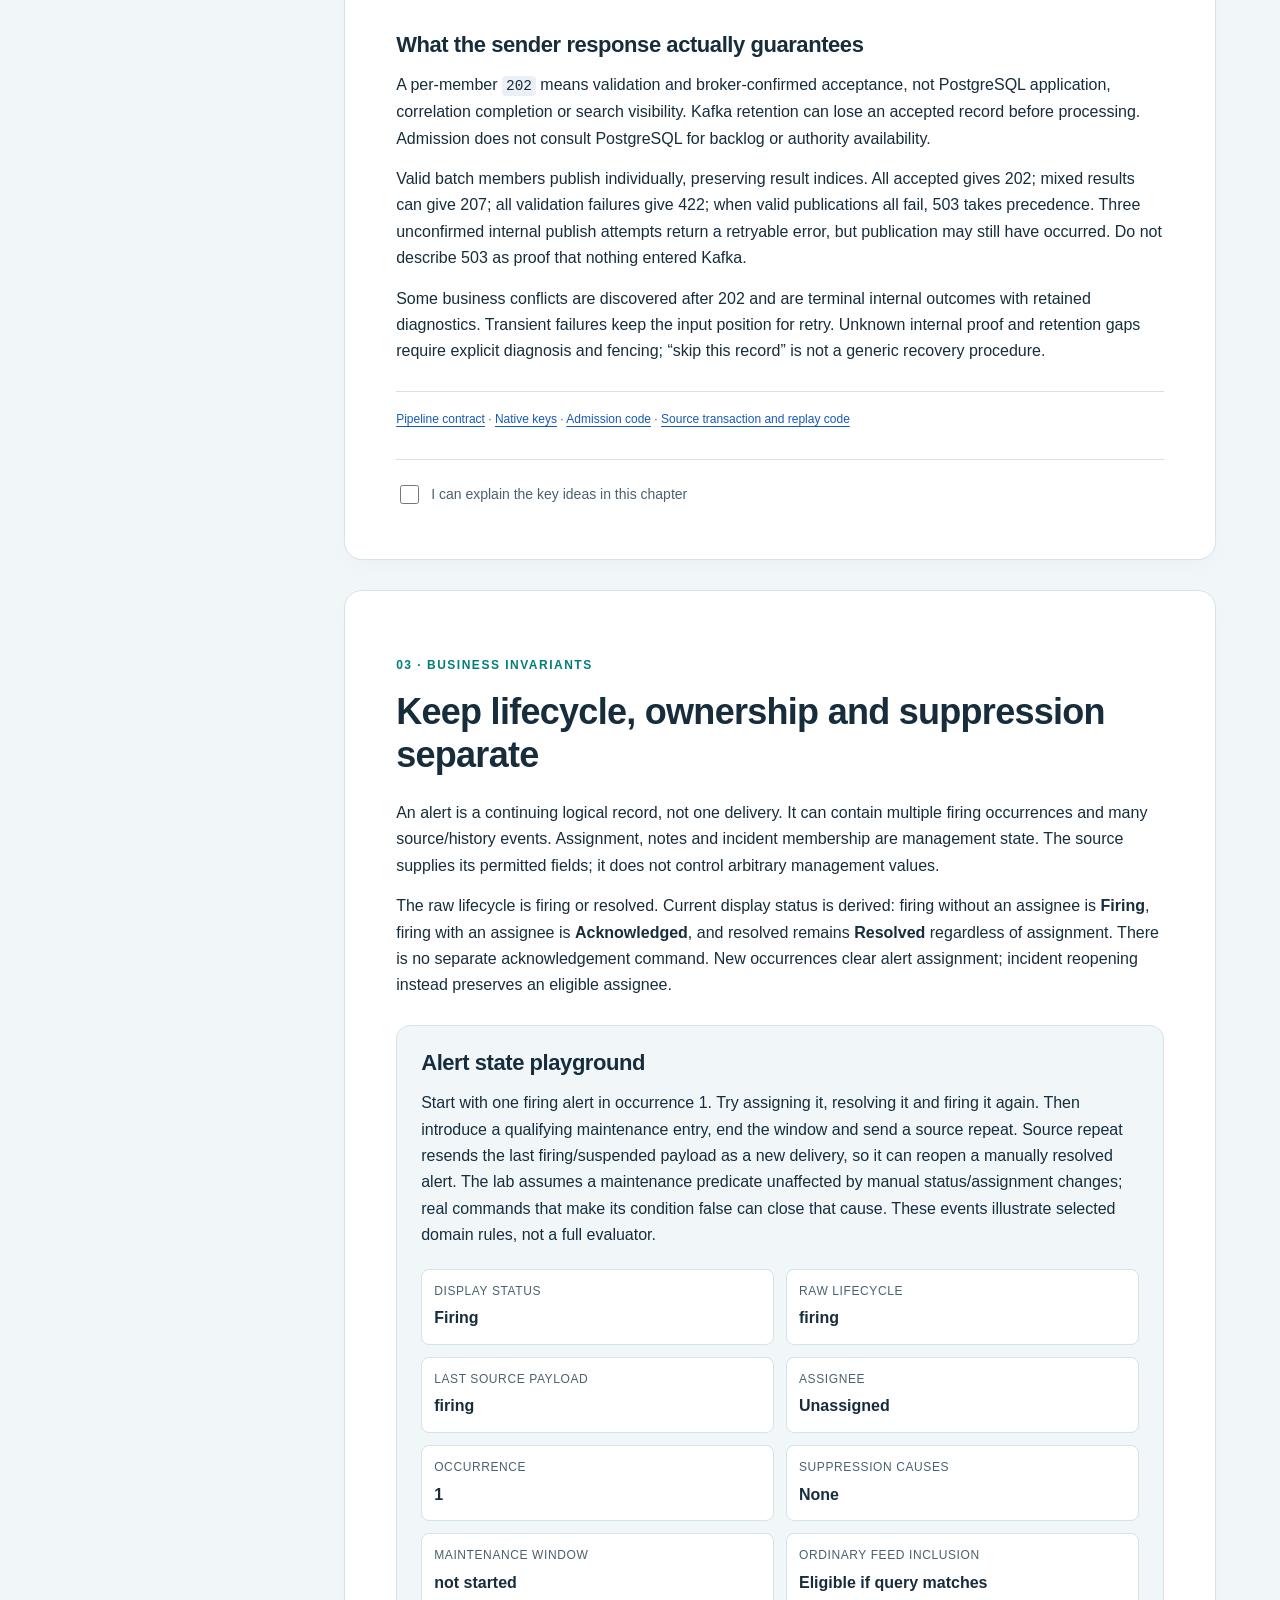
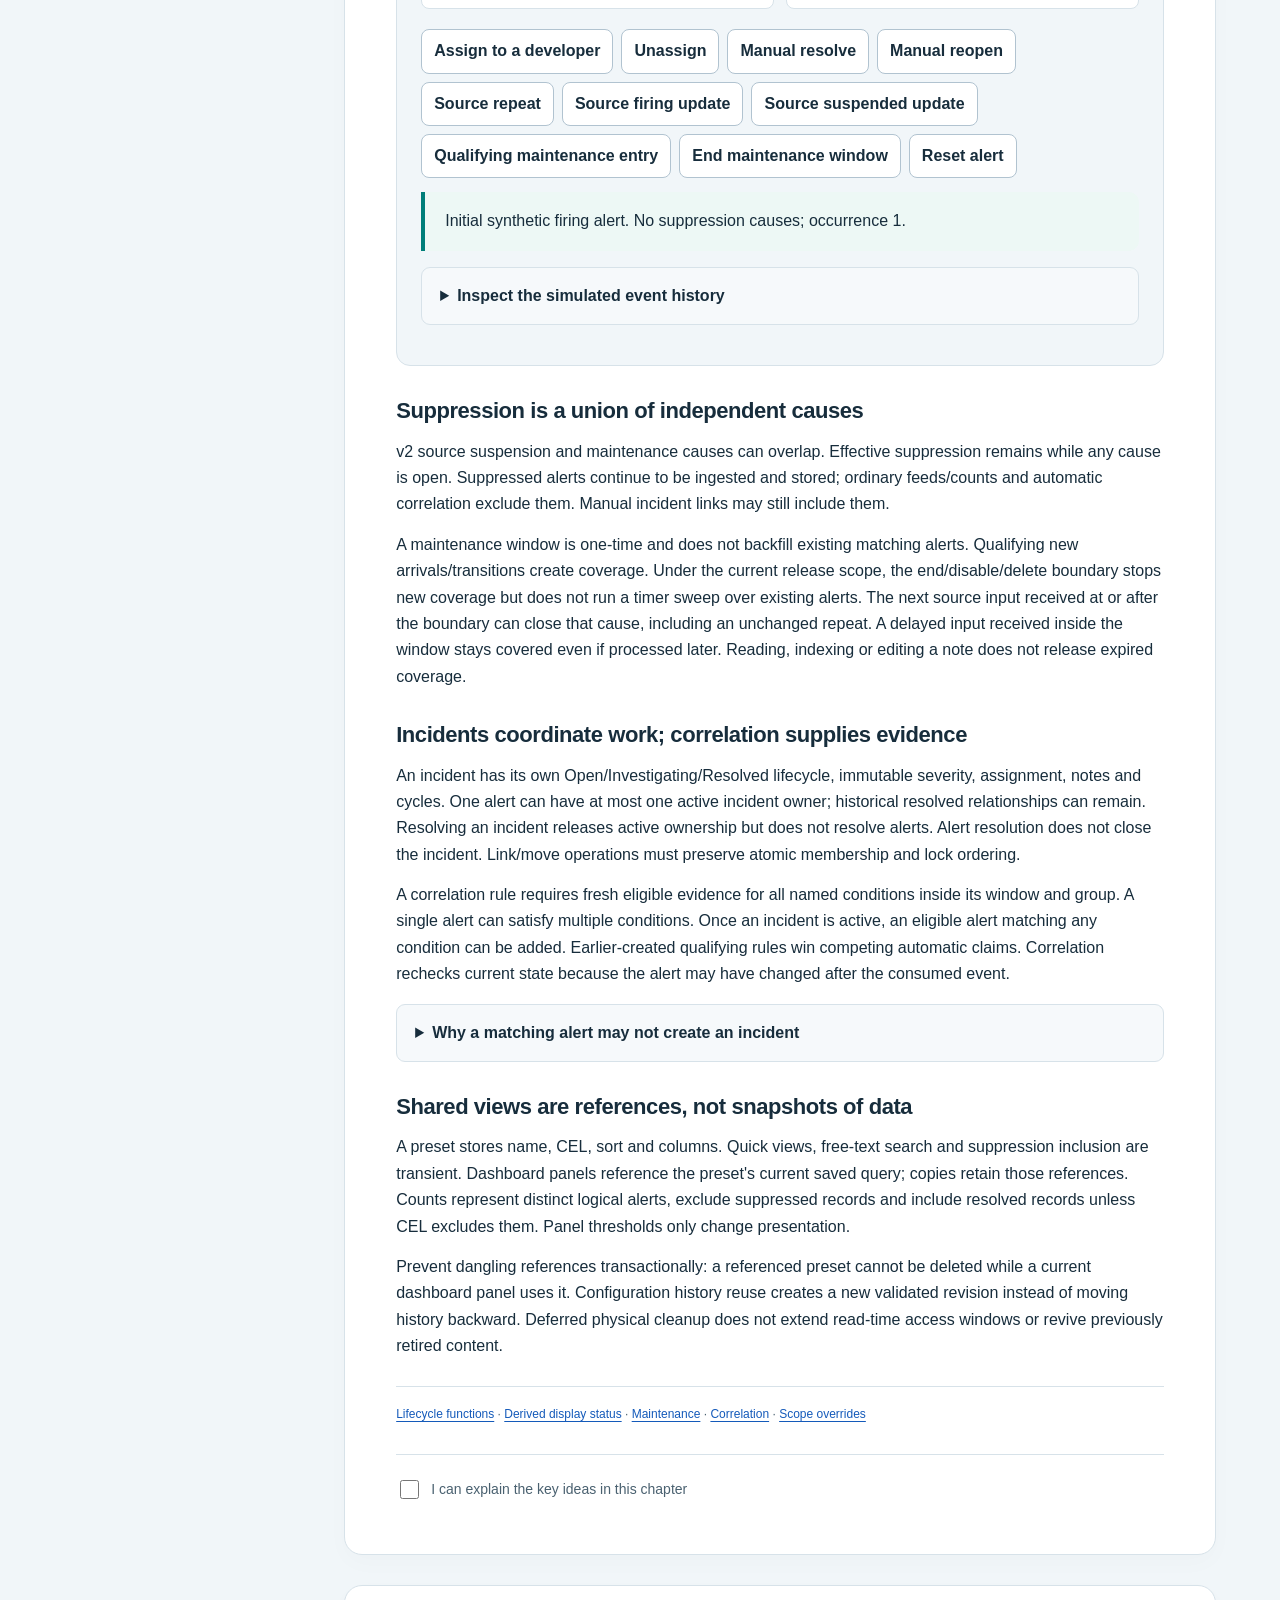
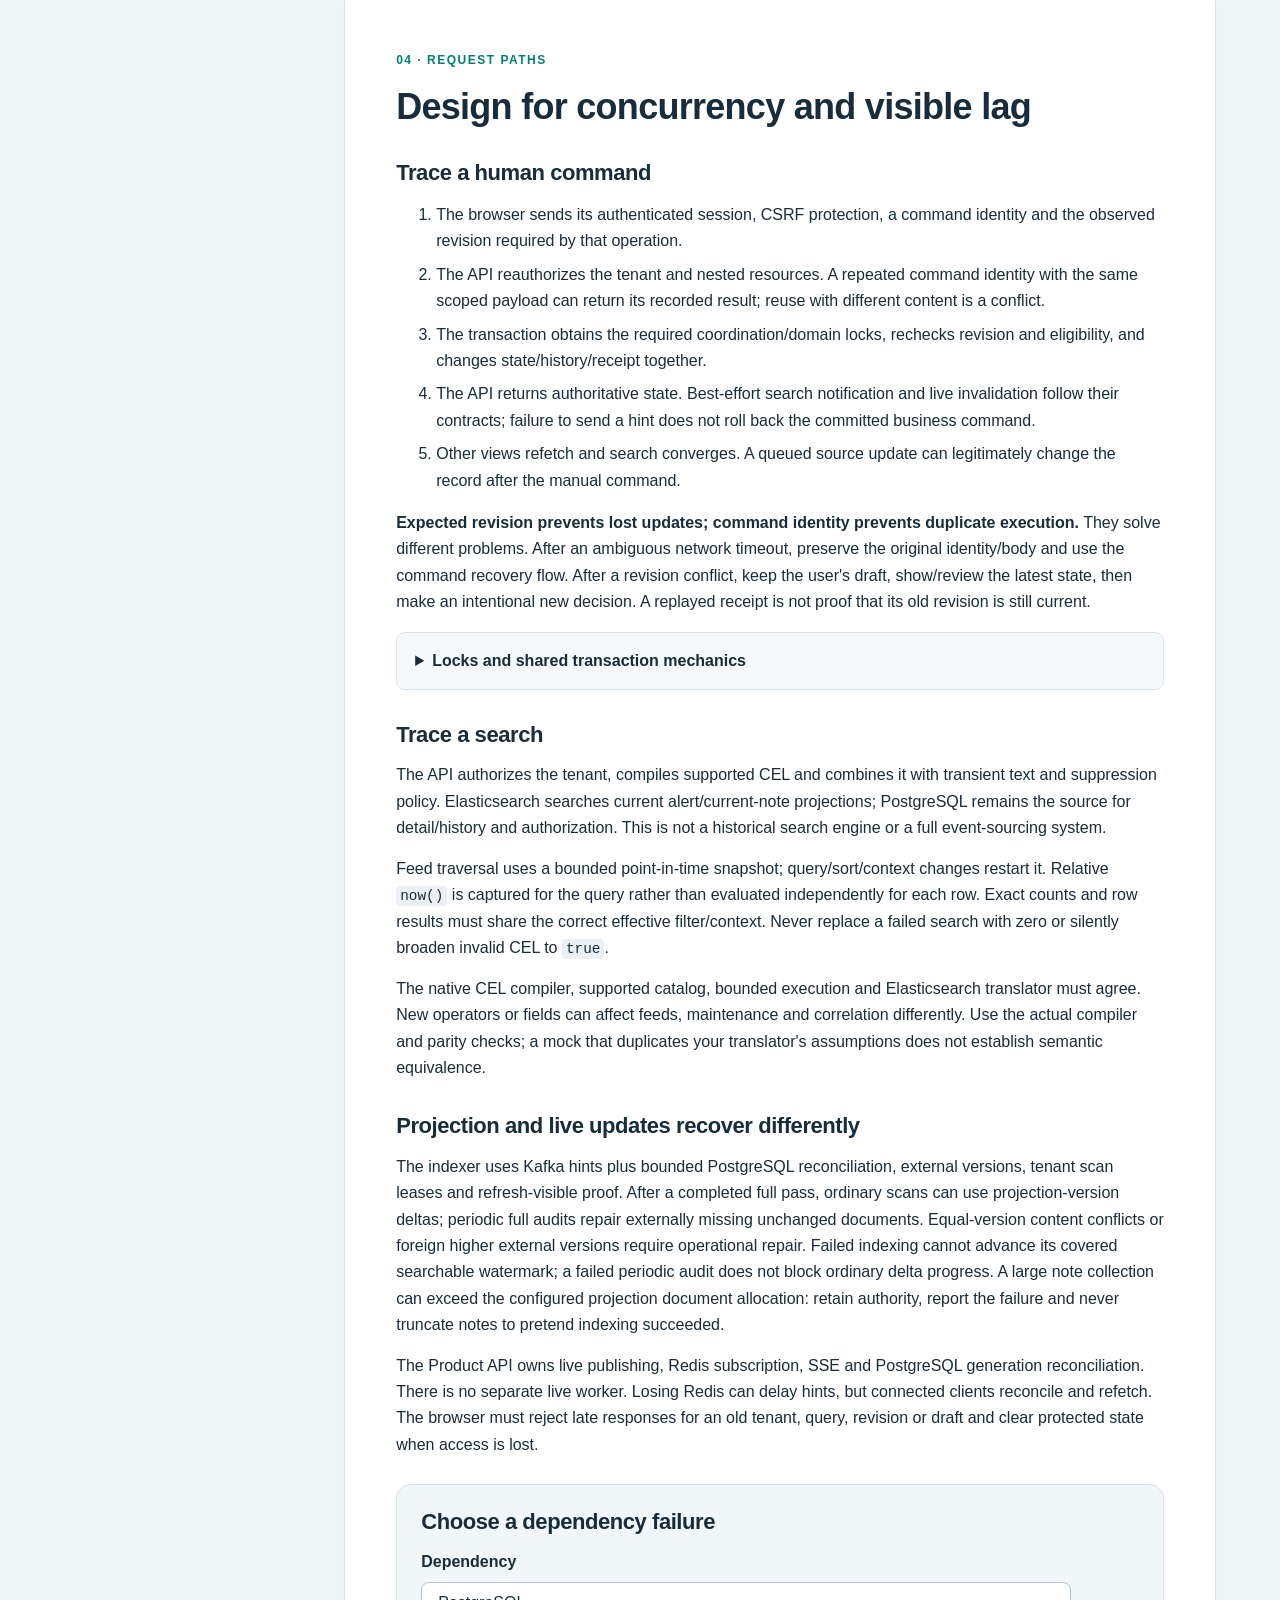
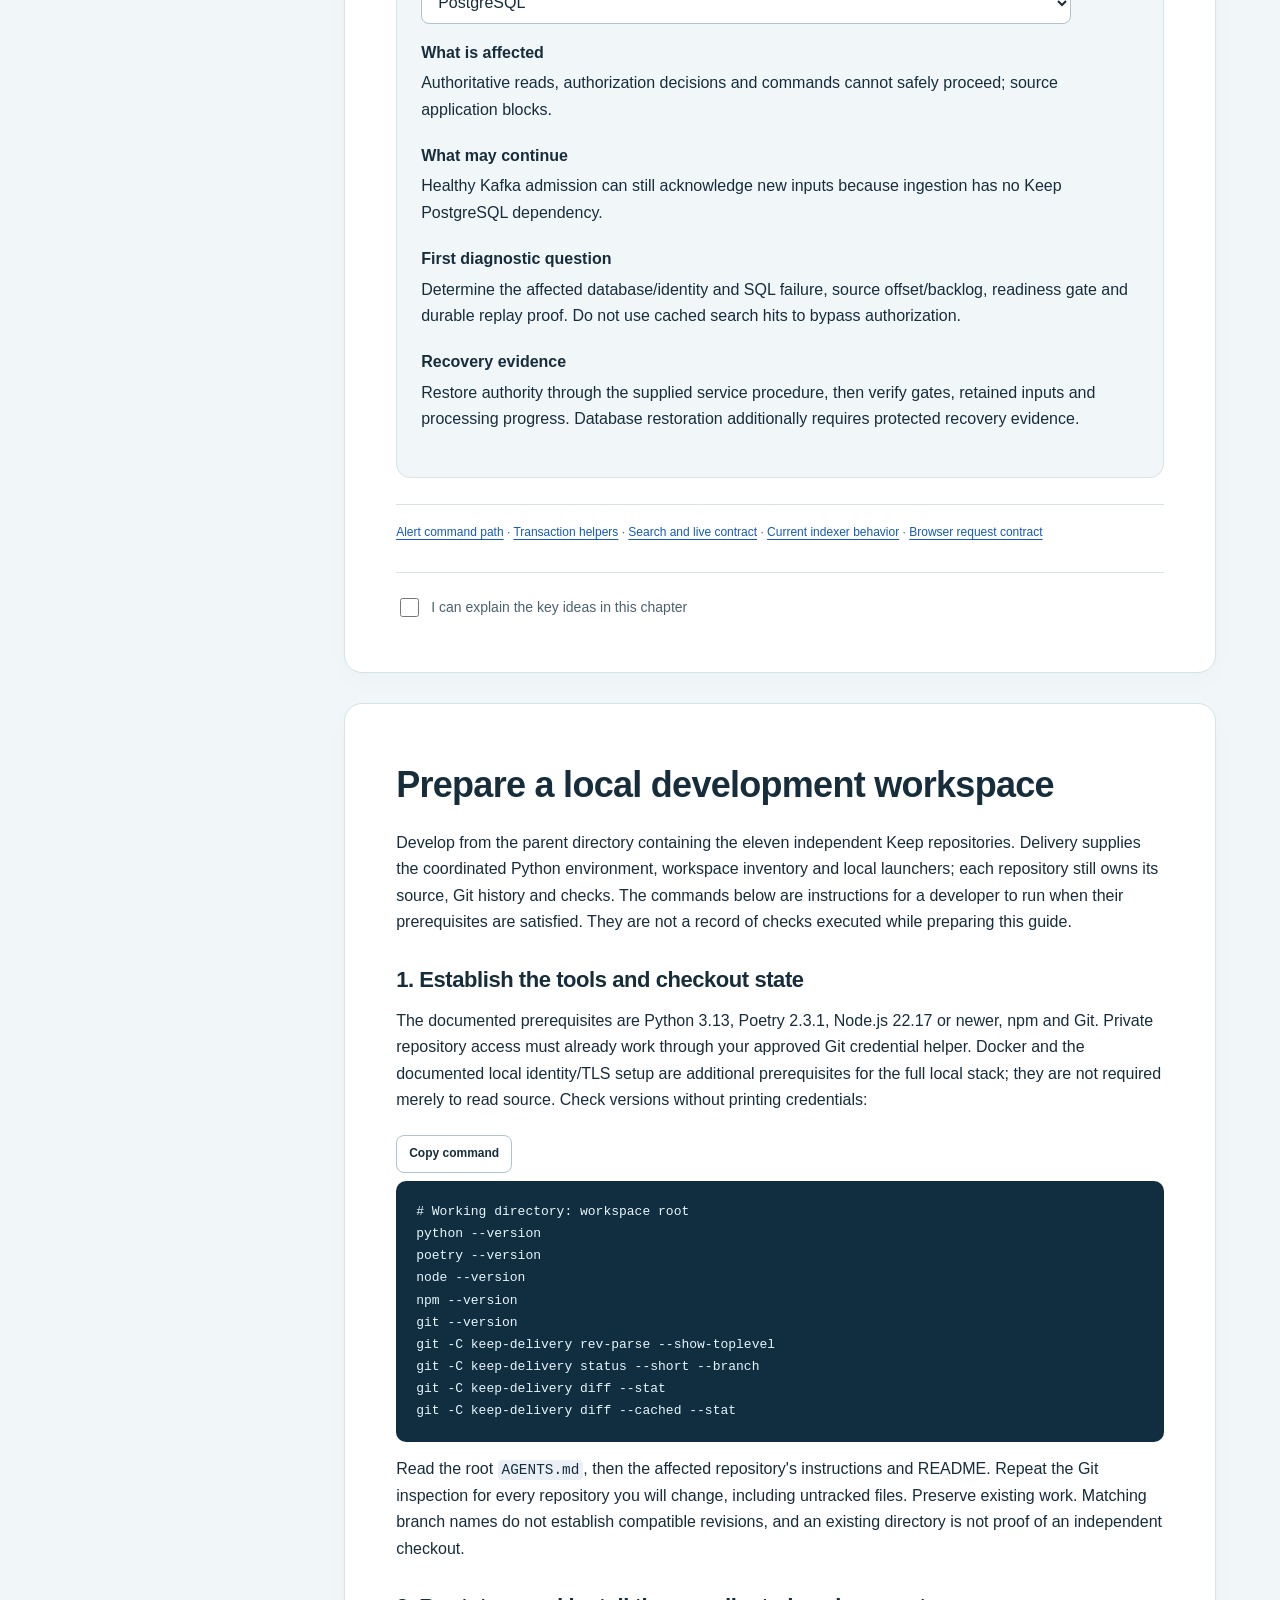
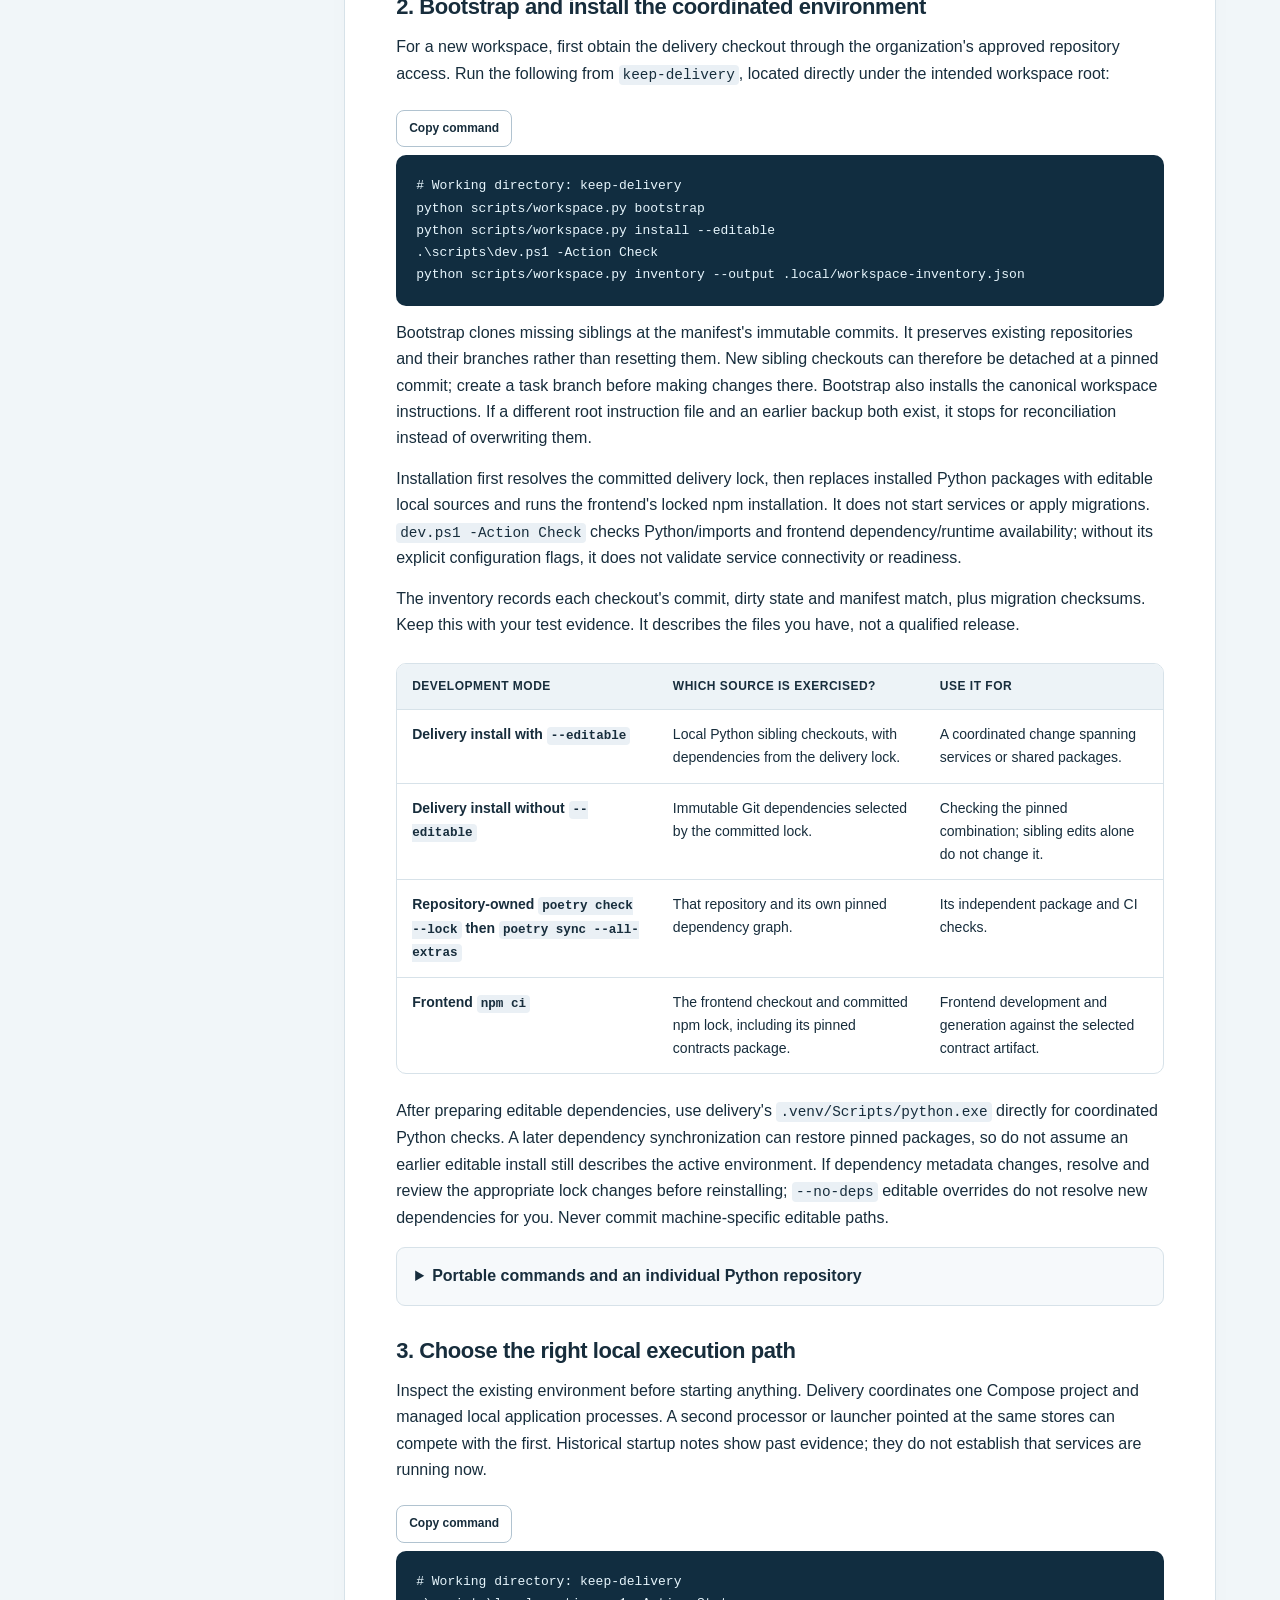
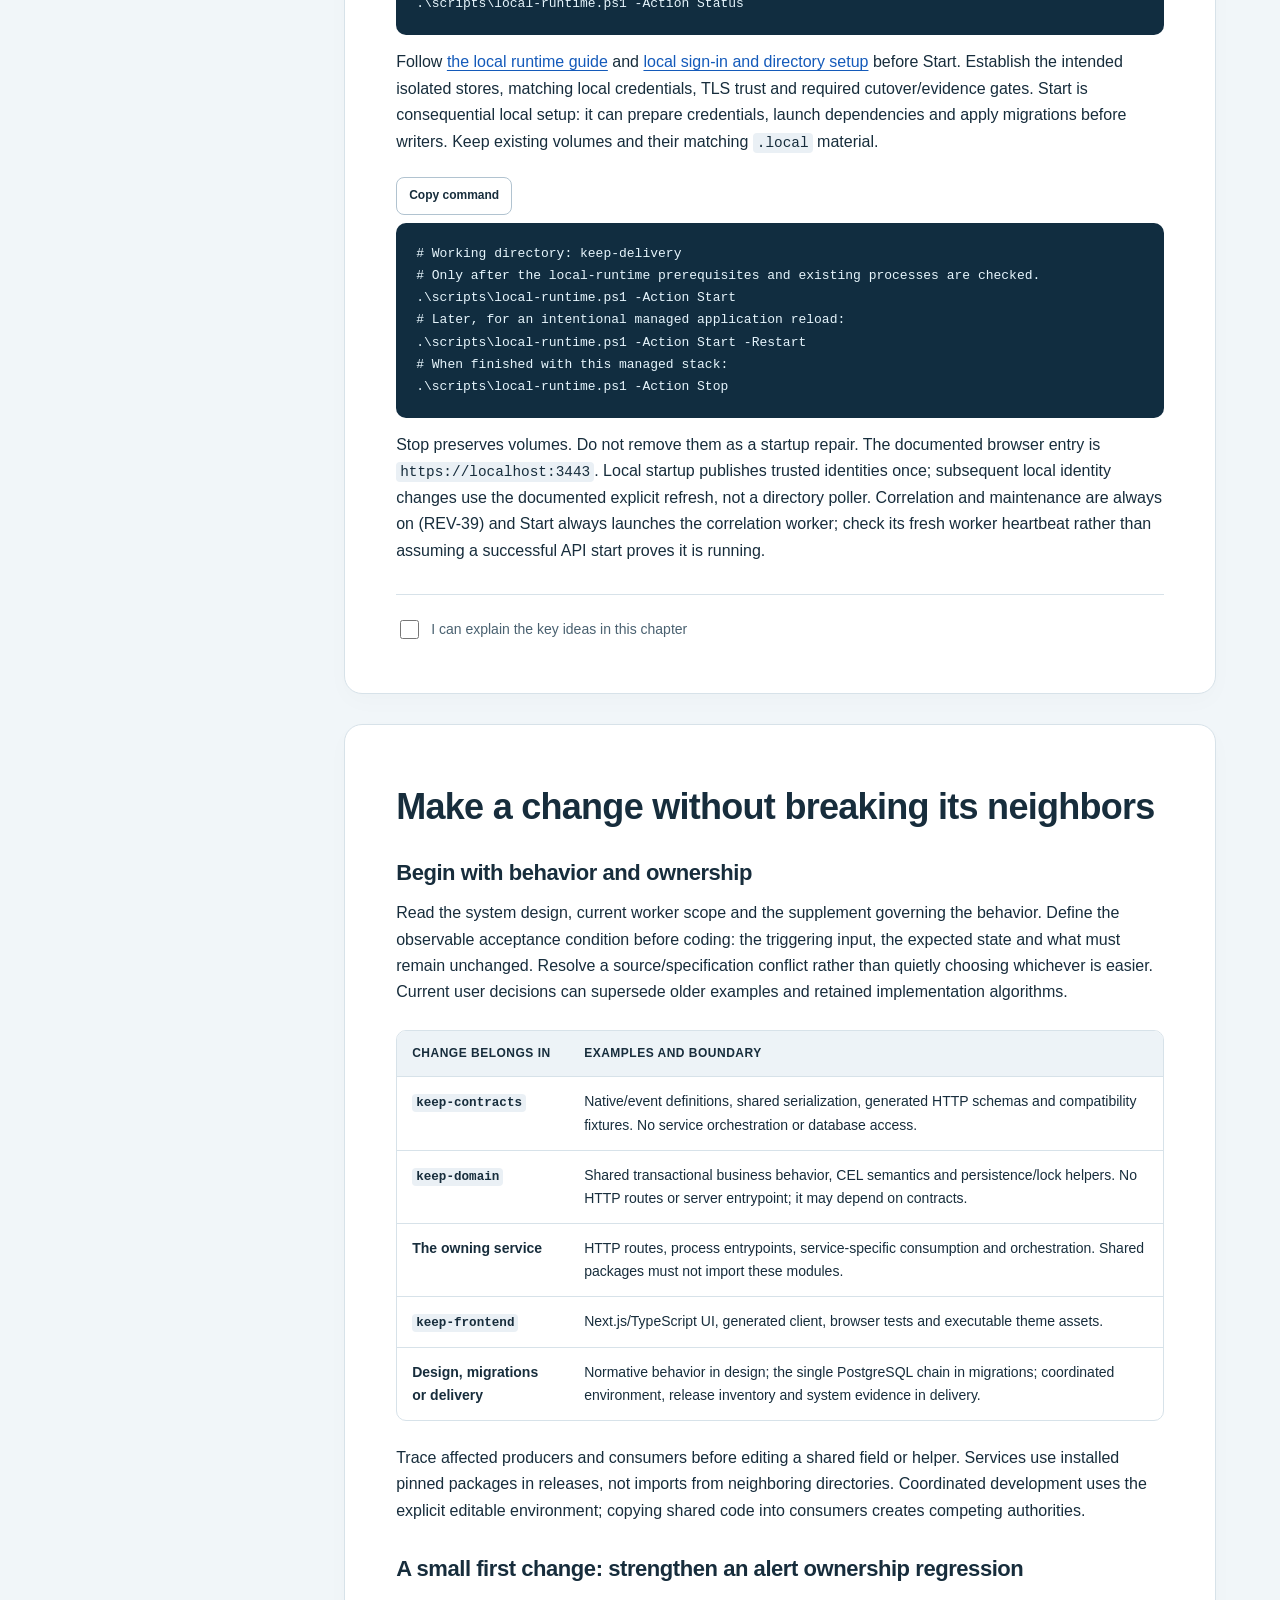
==== commit a8618820: "docs: describe v1 alerts kept as sent and Grafana v1 (REV-77) Client guide: Global severities and qu" ====
--- a/docs/developer-guide/index.html
+++ b/docs/developer-guide/index.html
@@ -55,7 +55,7 @@
 <section id="pipeline" data-title="Alert pipeline and replay lab">
 <p class="eyebrow">02 · Follow one delivery</p><h2>Accepted, applied and searchable are different states</h2>
 <p>There are two HTTP surfaces. The <strong>Ingestion API</strong> accepts machine-generated alerts. The <strong>Product API</strong> serves authenticated people, management commands and searches. A source payload cannot choose a tenant by inventing a tenant field or overwrite assignment and notes.</p>
-<div class="table-scroll"><table><thead><tr><th>Input</th><th>Identity and routing</th><th>Important behavior</th></tr></thead><tbody><tr><td>Native v1</td><td>Unauthenticated, fixed Global tenant; legacy operator string is source data.</td><td>Legacy severity maps error→critical, major→high, warning→warning; clear resolves. Existing known severity is preserved on clear.</td></tr><tr><td>Native v2</td><td>Authenticated immutable operator and owning tenant from trusted gateway context.</td><td>Source status suspended means firing with a source-suppression cause, not a third managed lifecycle state.</td></tr><tr><td>Grafana</td><td>Separate adapter using the managed operator routing contract.</td><td>The shared Grafana routing label is exactly <code>Keep - {operator name}</code> with literal string value <code>true</code>.</td></tr></tbody></table></div>
+<div class="table-scroll"><table><thead><tr><th>Input</th><th>Identity and routing</th><th>Important behavior</th></tr></thead><tbody><tr><td>Native v1</td><td>Unauthenticated, fixed Global tenant; legacy operator string is source data.</td><td>Stored as sent (REV-77): <code>object</code> and the severities error, major and warning; clear resolves. Existing known severity is preserved on clear.</td></tr><tr><td>Native v2</td><td>Authenticated immutable operator and owning tenant from trusted gateway context.</td><td>Source status suspended means firing with a source-suppression cause, not a third managed lifecycle state.</td></tr><tr><td>Grafana</td><td>Separate adapter using the managed operator routing contract.</td><td>The shared Grafana routing label is exactly <code>Keep - {operator name}</code> with literal string value <code>true</code>.</td></tr><tr><td>Grafana v1</td><td>Unauthenticated <code>/api/ingest/v1/grafana</code>, fixed Global tenant (REV-77).</td><td>Labels supply the v1 fields and the <code>message</code> annotation the message; a resolved alert becomes clear and keeps its severity. Provider is grafana.</td></tr></tbody></table></div>
 <p>Version-specific logical identity is separate from delivery identity. v1 and v2 do not merge into one alert. An internal delivery UUID identifies one admission attempt across its internal retries; a new client submission receives a new UUID. Native optional <code>Idempotency-Key</code> and member <code>event_id</code> are not sender deduplication keys in the Kafka-first contract. Human command idempotency is a different mechanism.</p>
 <div class="interactive"><h3>Walk the pipeline</h3><p>Choose a scenario and advance one boundary at a time. Offset <code>n</code> is a synthetic input position. The final downstream order is illustrative; correlation and indexing use independent groups.</p><label for="pipeline-scenario">Scenario</label><select id="pipeline-scenario"><option value="happy">Successful delivery</option><option value="replay">Crash after PostgreSQL commit</option><option value="postgres">PostgreSQL unavailable after admission</option><option value="kafka">Kafka publication unconfirmed</option><option value="search">Elasticsearch unavailable</option><option value="redis">Redis hint lost</option></select><ol id="pipeline-stages" class="pipeline-stages"></ol><div id="pipeline-result" class="result-panel" aria-live="polite"></div><div class="controls"><button id="pipeline-prev">Previous step</button><button id="pipeline-next" class="primary">Next step</button><button id="pipeline-reset">Restart scenario</button></div></div>
 <h3>The two commits</h3>
